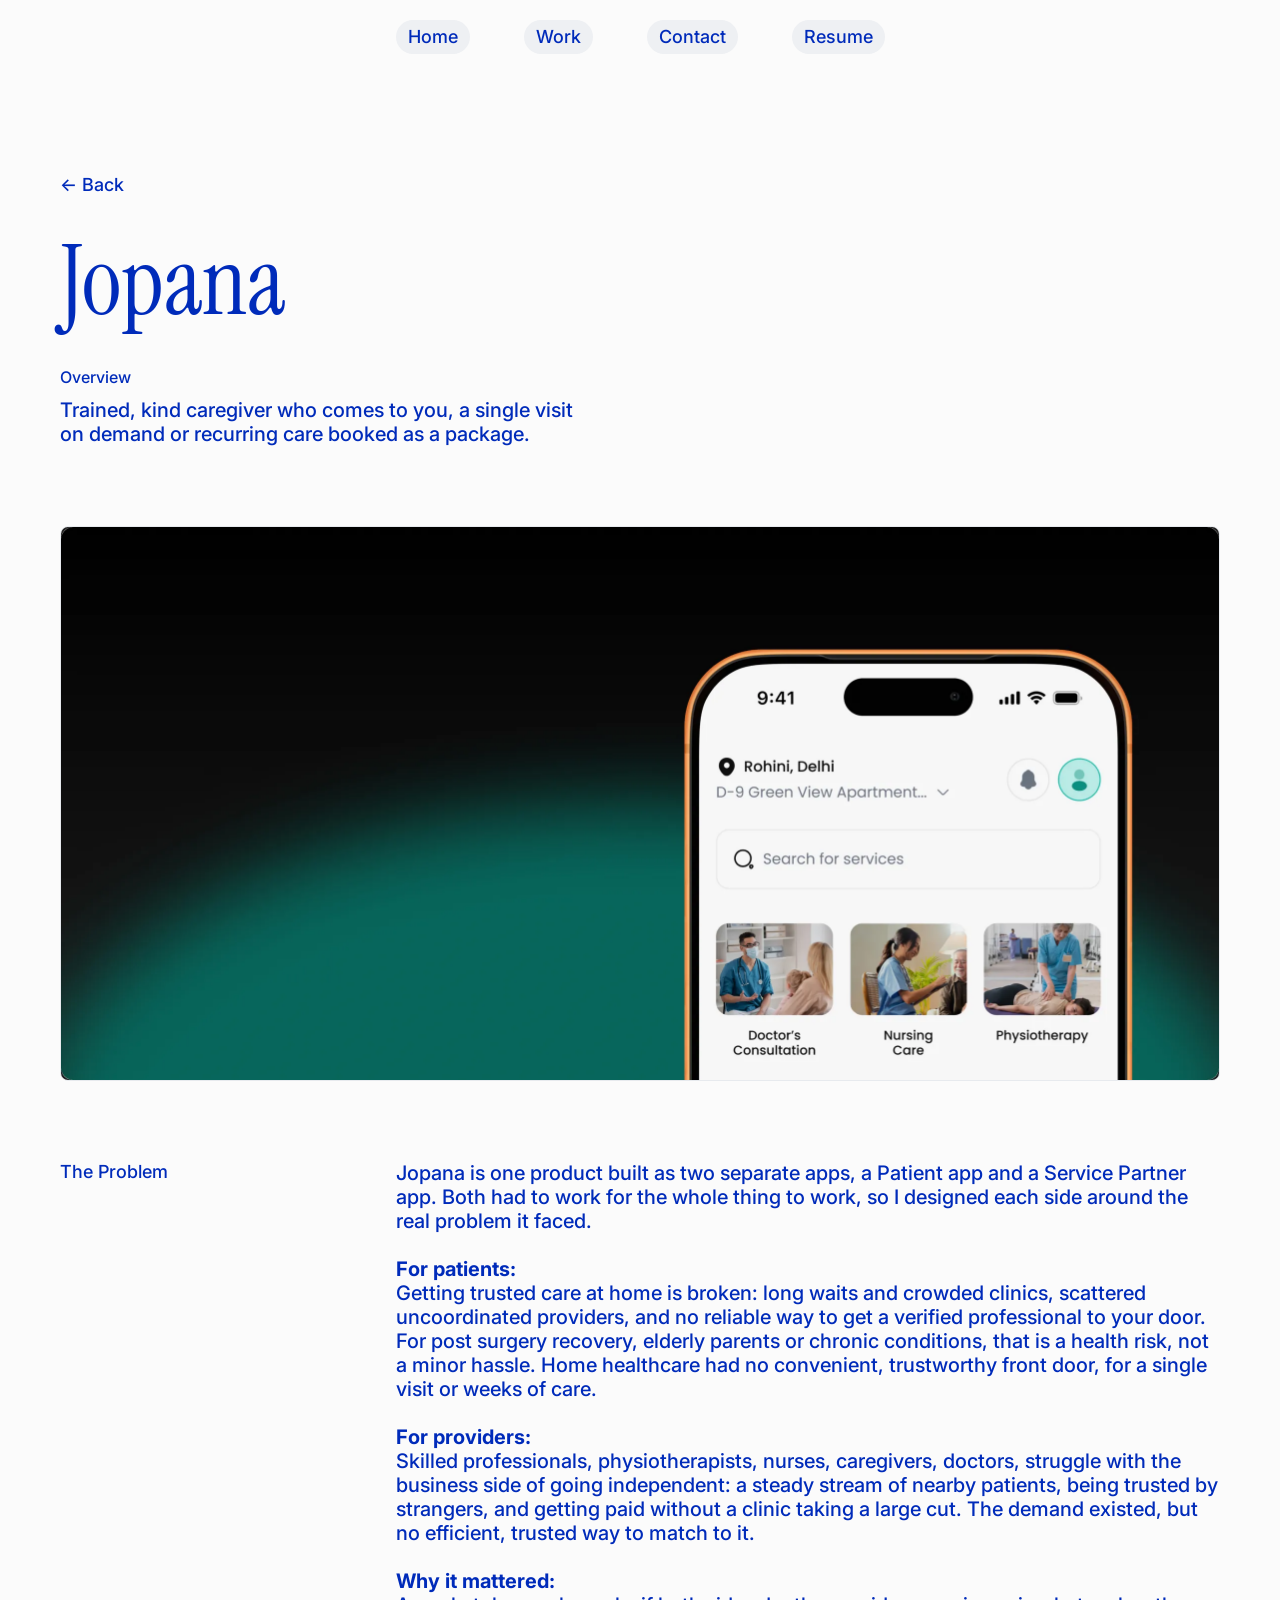
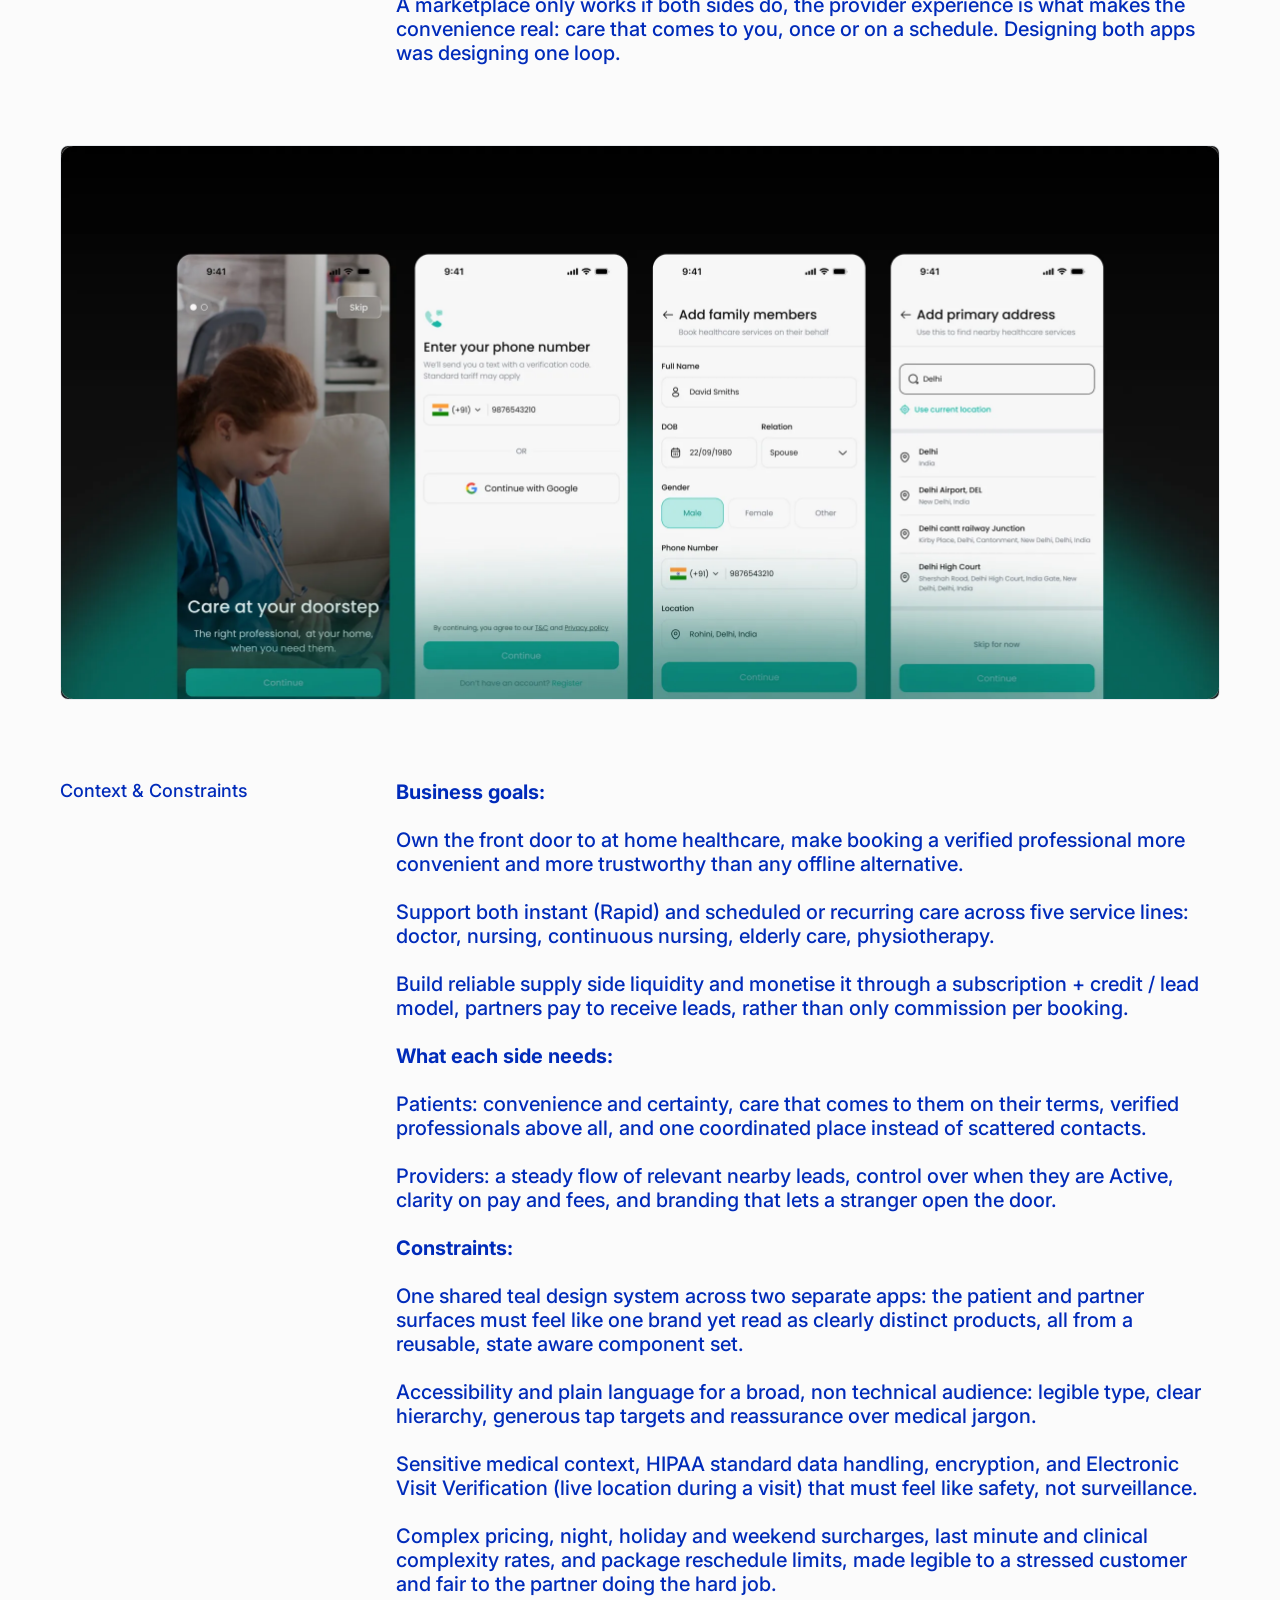
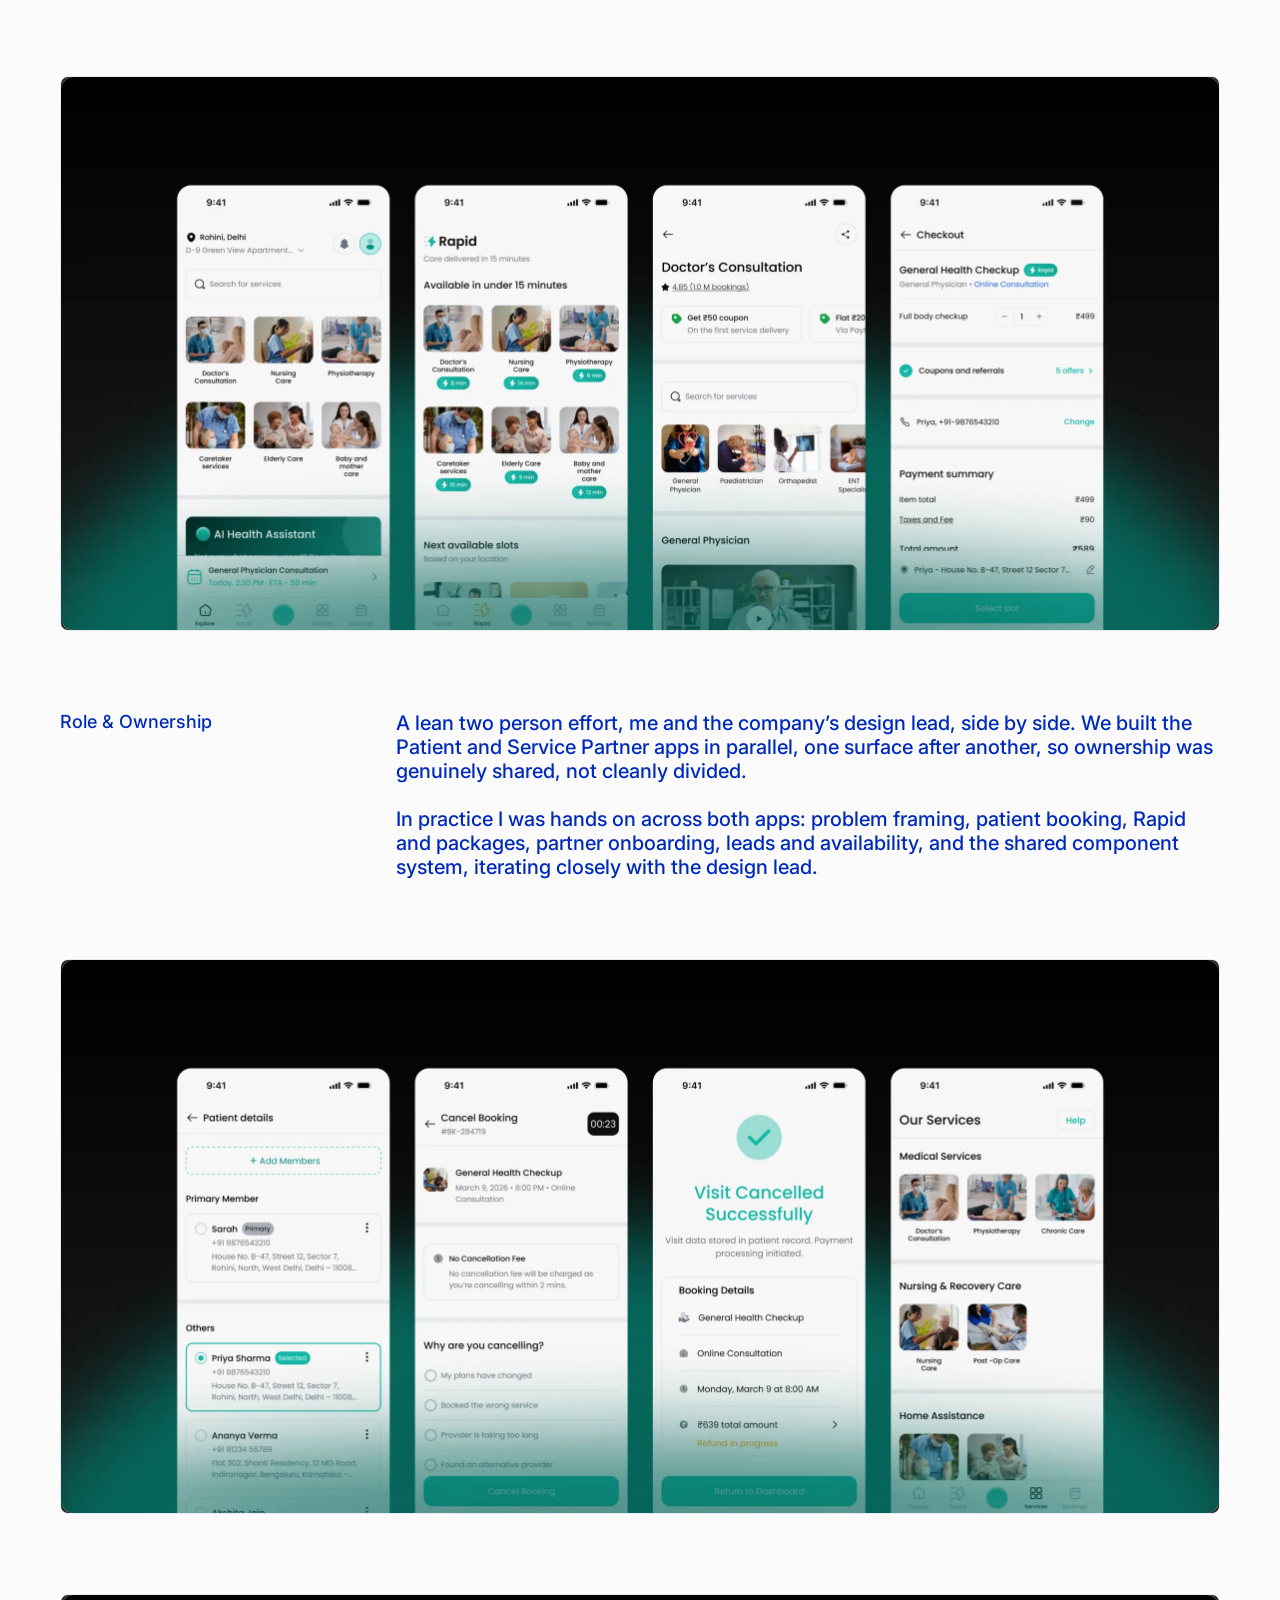
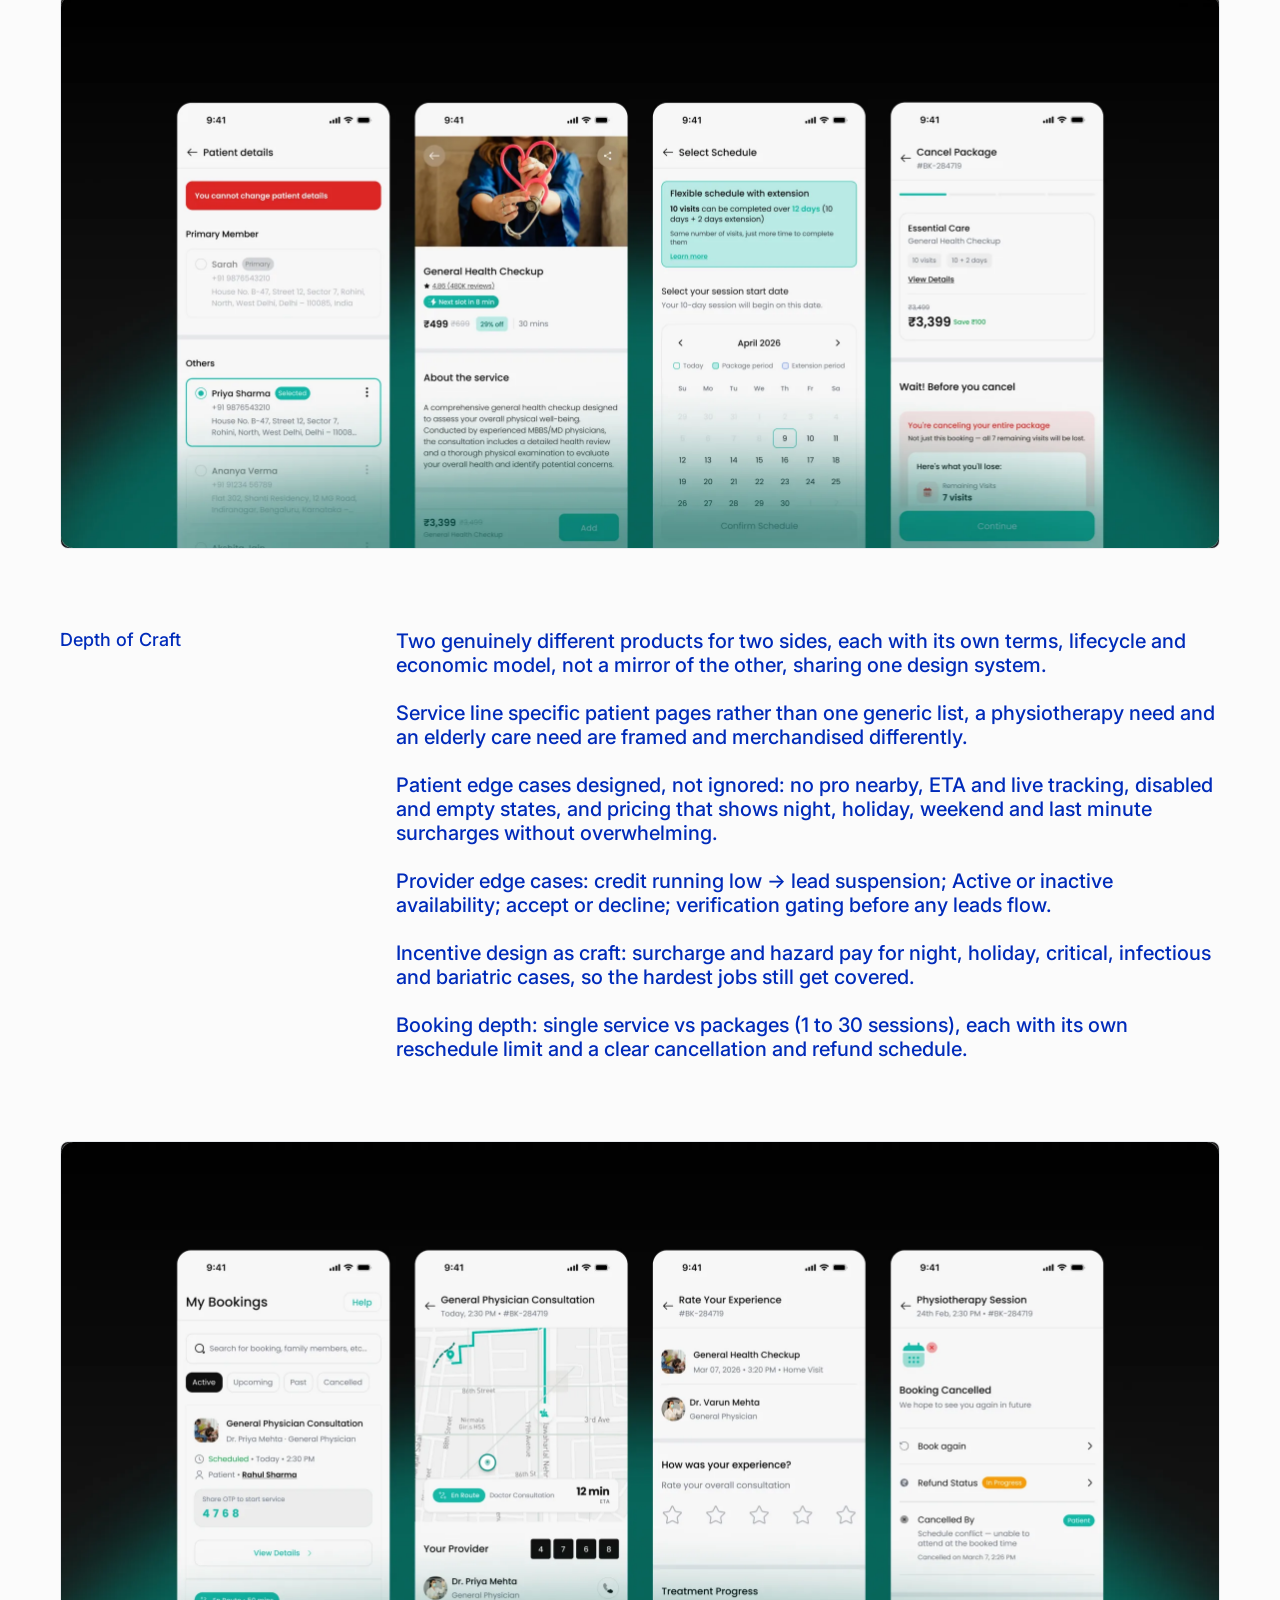
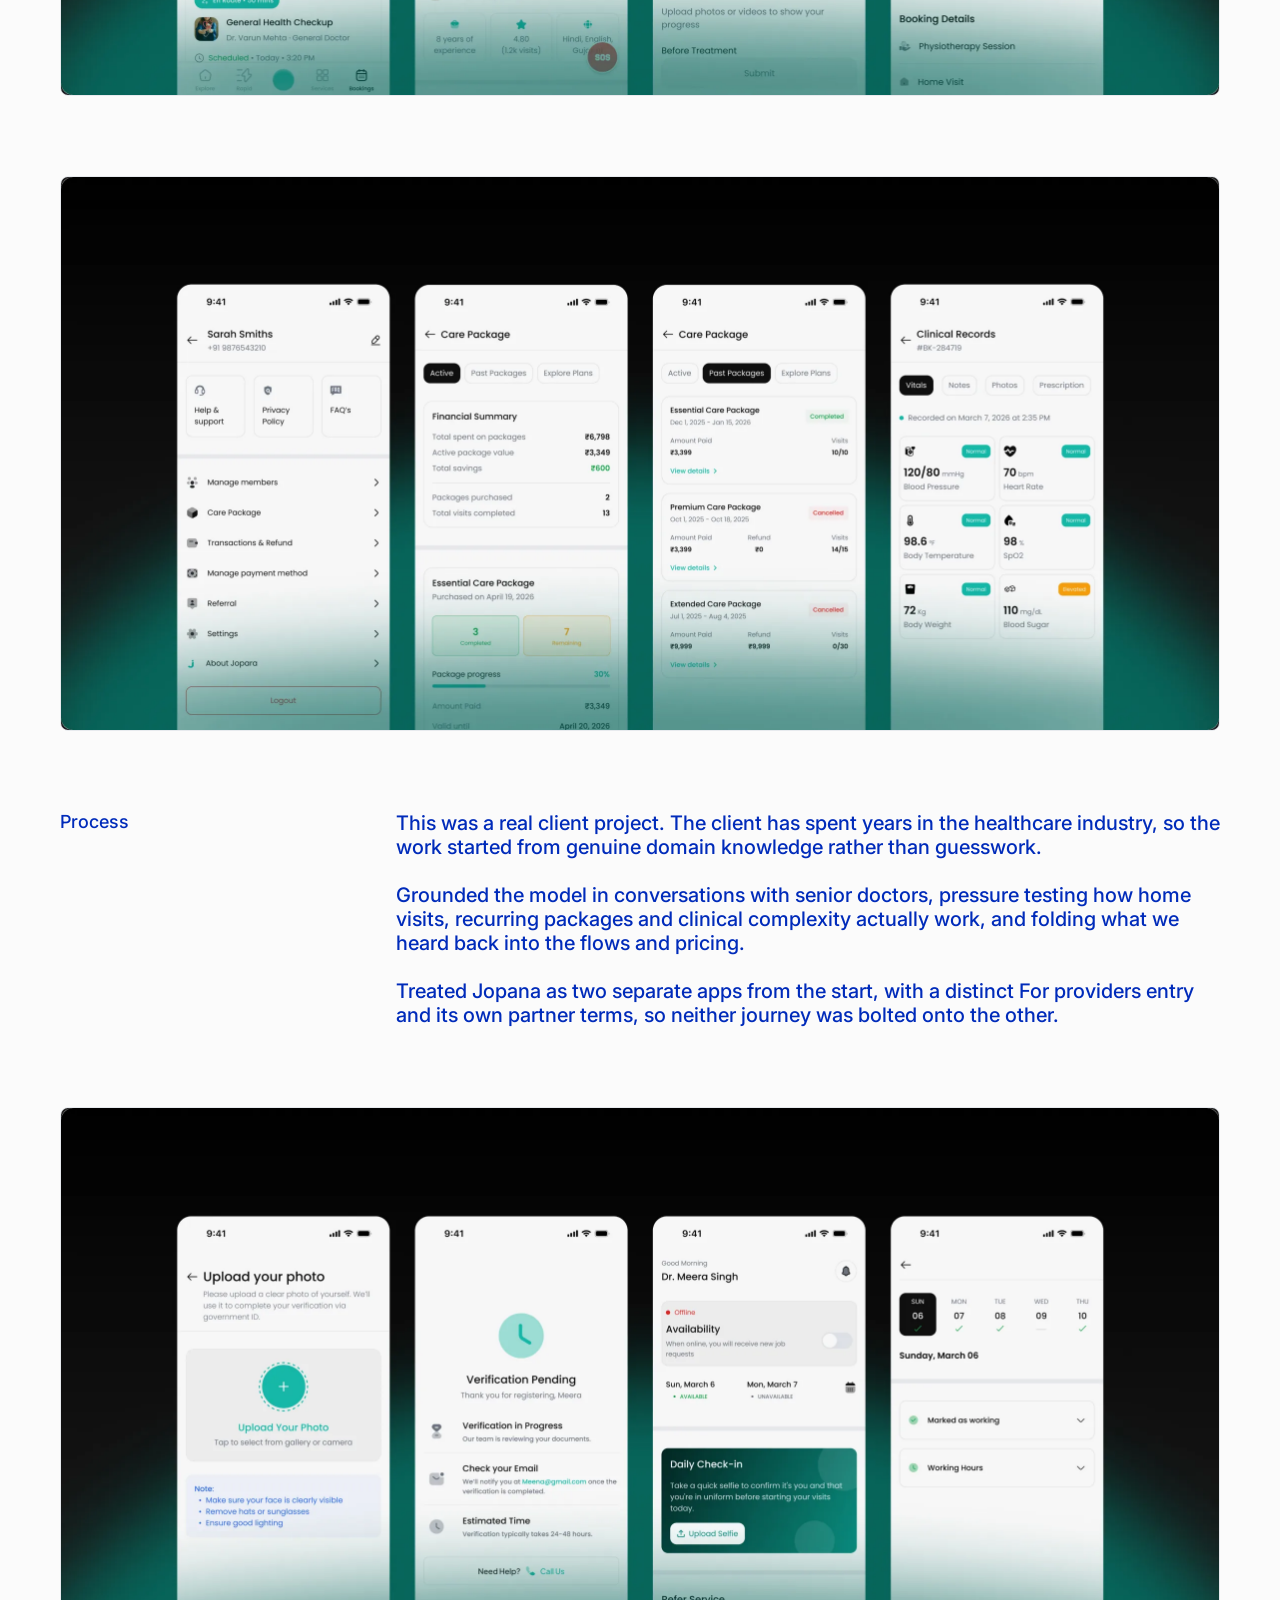
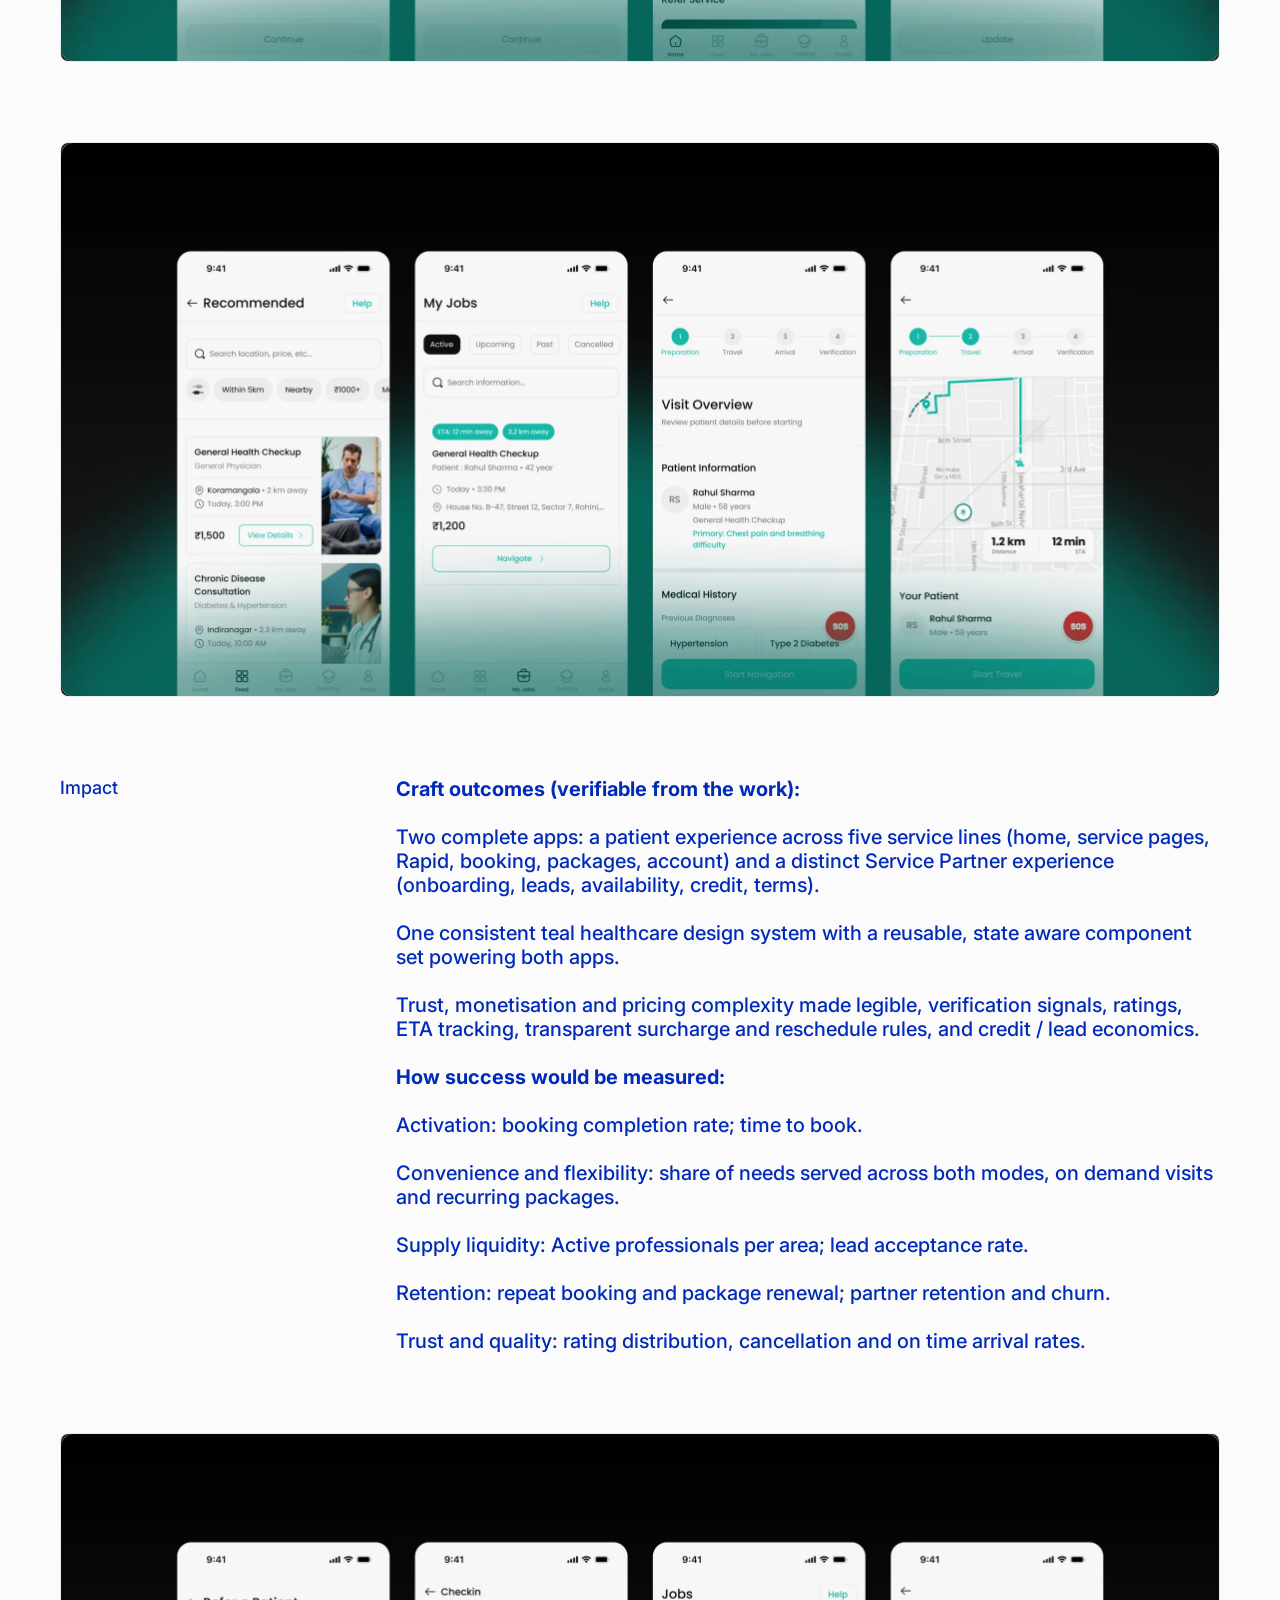
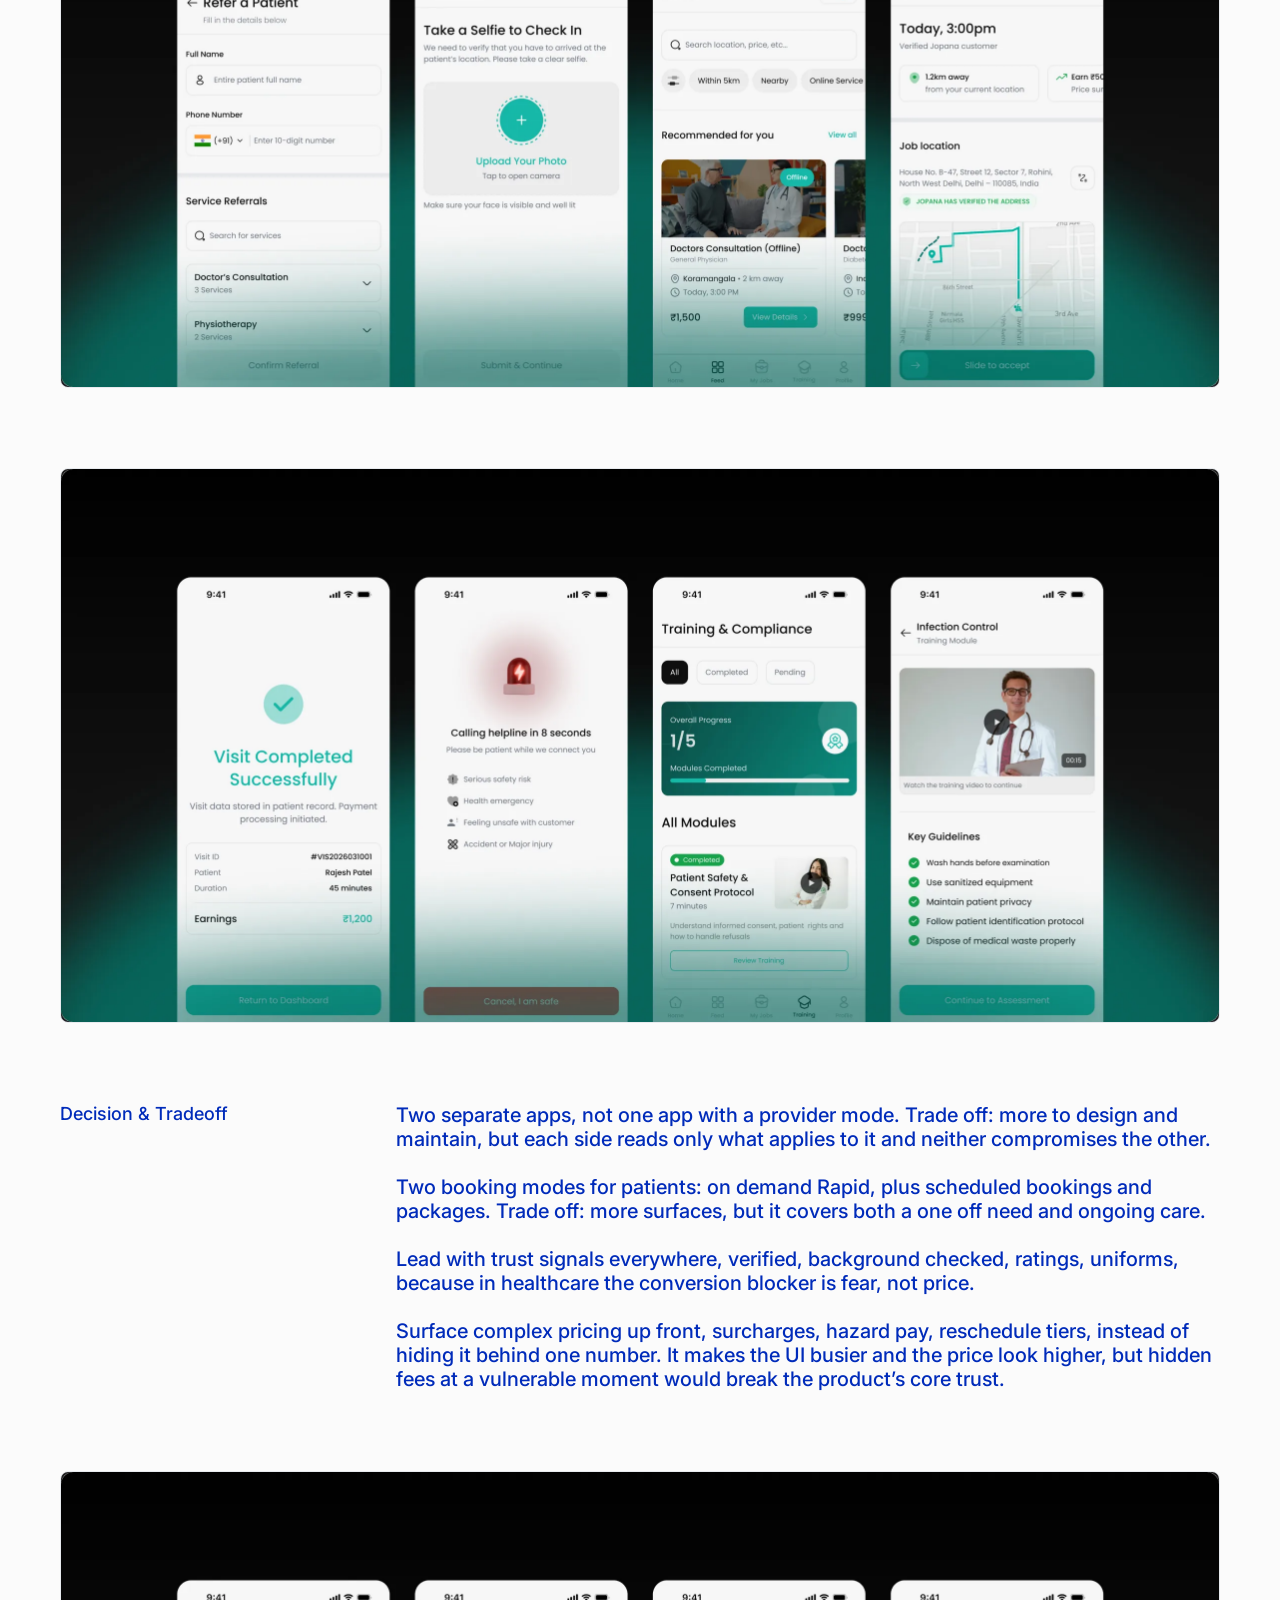
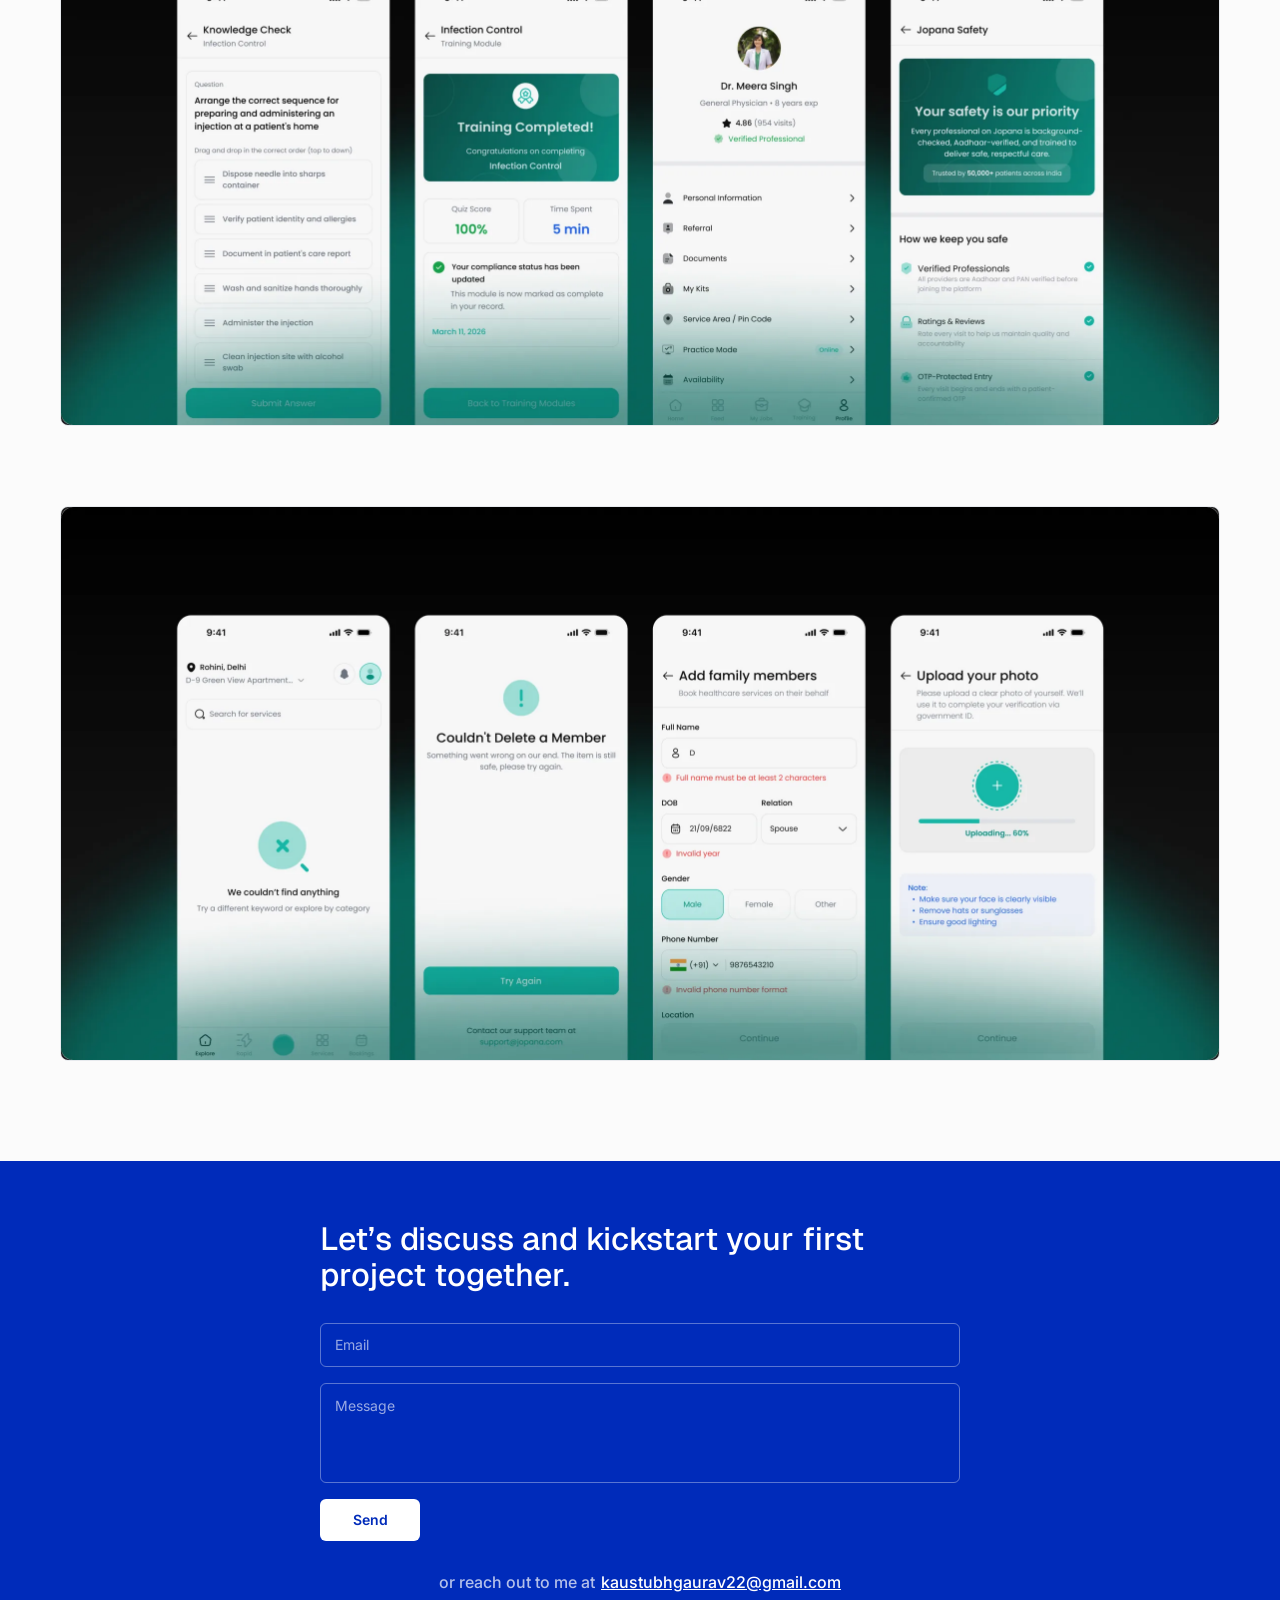
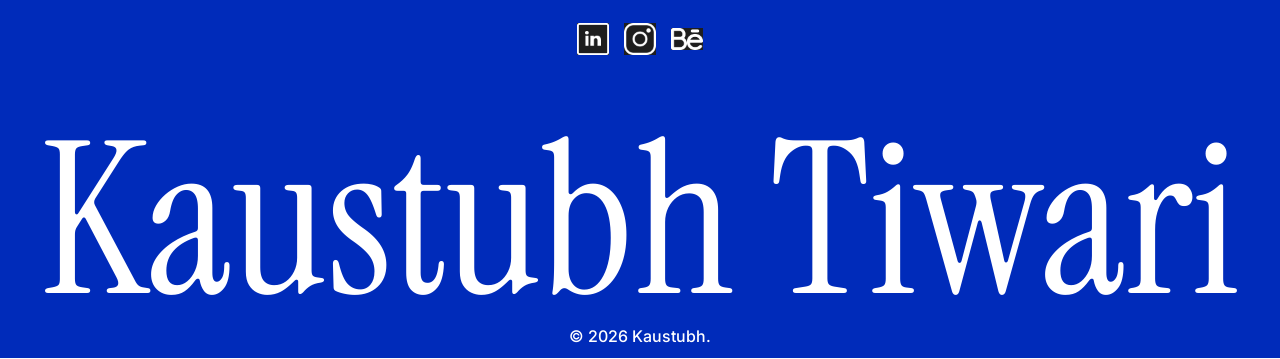
==== case-jopana.html @ 79ec80e8 "Add files via upload" ====
<!DOCTYPE html>
<html lang="en">
<head>
<meta charset="utf-8">
<meta name="viewport" content="width=device-width, initial-scale=1">
<title>Jopana — Kaustubh Tiwari</title>
<meta name="description" content="Trained, kind caregiver who comes to you, a single visit on demand or recurring care booked as a package.">
<meta property="og:title" content="Jopana — Kaustubh Tiwari">
<meta property="og:description" content="Trained, kind caregiver who comes to you, a single visit on demand or recurring care booked as a package.">
<meta property="og:image" content="assets/jopana-01.webp">
<link rel="icon" href="assets/avatar.png">
<link rel="preconnect" href="https://fonts.googleapis.com">
<link rel="preconnect" href="https://fonts.gstatic.com" crossorigin>
<link href="https://fonts.googleapis.com/css2?family=Inter:wght@400;500;600;700&family=Instrument+Serif&family=Geist:wght@400;500&family=Geist+Mono&display=swap" rel="stylesheet">
<link rel="stylesheet" href="styles.css">
</head>
<body>

<nav class="nav">
  <a class="pill" href="index.html">Home</a>
  <a class="pill" href="work.html">Work</a>
  <a class="pill" href="#contact">Contact</a>
  <a class="pill" href="https://drive.google.com/file/d/1IlaySMHLkv5Y7w4LRYgcFy8eMSJbB-ok/view?usp=sharing" target="_blank" rel="noopener">Resume</a>
</nav>

<main class="col col--case">

  <header class="masthead reveal">
    <a class="back" href="work.html">&larr; Back</a>
    <h1 class="case-title">Jopana</h1>
    <div class="meta">
      <div class="meta-col meta-col--overview">
        <div class="meta-label">Overview</div>
        <p class="meta-value">Trained, kind caregiver who comes to you, a single visit on demand or recurring care booked as a package.</p>
      </div>
      <div class="meta-col meta-col--year">
        <div class="meta-label">Year</div>
        <p class="meta-value">2026</p>
      </div>
    </div>
  </header>

  <figure class="plate reveal"><img src="assets/jopana-01.webp" alt="Jopana" width="2320" height="1108"></figure>

  <section class="case-section reveal">
    <h2 class="case-head">The Problem</h2>
    <div class="prose">
      <p>Jopana is one product built as two separate apps, a Patient app and a Service Partner app. Both had to work for the whole thing to work, so I designed each side around the real problem it faced.</p>
      <p><strong>For patients:</strong><br>Getting trusted care at home is broken: long waits and crowded clinics, scattered uncoordinated providers, and no reliable way to get a verified professional to your door. For post surgery recovery, elderly parents or chronic conditions, that is a health risk, not a minor hassle. Home healthcare had no convenient, trustworthy front door, for a single visit or weeks of care.</p>
      <p><strong>For providers:</strong><br>Skilled professionals, physiotherapists, nurses, caregivers, doctors, struggle with the business side of going independent: a steady stream of nearby patients, being trusted by strangers, and getting paid without a clinic taking a large cut. The demand existed, but no efficient, trusted way to match to it.</p>
      <p><strong>Why it mattered:</strong><br>A marketplace only works if both sides do, the provider experience is what makes the convenience real: care that comes to you, once or on a schedule. Designing both apps was designing one loop.</p>
    </div>
  </section>

  <figure class="plate reveal"><img src="assets/jopana-02.webp" alt="" width="2320" height="1108" loading="lazy"></figure>

  <section class="case-section reveal">
    <h2 class="case-head">Context &amp; Constraints</h2>
    <div class="prose">
      <p><strong>Business goals:</strong></p>
      <p>Own the front door to at home healthcare, make booking a verified professional more convenient and more trustworthy than any offline alternative.</p>
      <p>Support both instant (Rapid) and scheduled or recurring care across five service lines: doctor, nursing, continuous nursing, elderly care, physiotherapy.</p>
      <p>Build reliable supply side liquidity and monetise it through a subscription + credit / lead model, partners pay to receive leads, rather than only commission per booking.</p>
      <p><strong>What each side needs:</strong></p>
      <p>Patients: convenience and certainty, care that comes to them on their terms, verified professionals above all, and one coordinated place instead of scattered contacts.</p>
      <p>Providers: a steady flow of relevant nearby leads, control over when they are Active, clarity on pay and fees, and branding that lets a stranger open the door.</p>
      <p><strong>Constraints:</strong></p>
      <p>One shared teal design system across two separate apps: the patient and partner surfaces must feel like one brand yet read as clearly distinct products, all from a reusable, state aware component set.</p>
      <p>Accessibility and plain language for a broad, non technical audience: legible type, clear hierarchy, generous tap targets and reassurance over medical jargon.</p>
      <p>Sensitive medical context, HIPAA standard data handling, encryption, and Electronic Visit Verification (live location during a visit) that must feel like safety, not surveillance.</p>
      <p>Complex pricing, night, holiday and weekend surcharges, last minute and clinical complexity rates, and package reschedule limits, made legible to a stressed customer and fair to the partner doing the hard job.</p>
    </div>
  </section>

  <figure class="plate reveal"><img src="assets/jopana-03.webp" alt="" width="2320" height="1108" loading="lazy"></figure>

  <section class="case-section reveal">
    <h2 class="case-head">Role &amp; Ownership</h2>
    <div class="prose">
      <p>A lean two person effort, me and the company&rsquo;s design lead, side by side. We built the Patient and Service Partner apps in parallel, one surface after another, so ownership was genuinely shared, not cleanly divided.</p>
      <p>In practice I was hands on across both apps: problem framing, patient booking, Rapid and packages, partner onboarding, leads and availability, and the shared component system, iterating closely with the design lead.</p>
    </div>
  </section>

  <figure class="plate reveal"><img src="assets/jopana-04.webp" alt="" width="2320" height="1108" loading="lazy"></figure>
  <figure class="plate reveal"><img src="assets/jopana-05.webp" alt="" width="2320" height="1108" loading="lazy"></figure>

  <section class="case-section reveal">
    <h2 class="case-head">Depth of Craft</h2>
    <div class="prose">
      <p>Two genuinely different products for two sides, each with its own terms, lifecycle and economic model, not a mirror of the other, sharing one design system.</p>
      <p>Service line specific patient pages rather than one generic list, a physiotherapy need and an elderly care need are framed and merchandised differently.</p>
      <p>Patient edge cases designed, not ignored: no pro nearby, ETA and live tracking, disabled and empty states, and pricing that shows night, holiday, weekend and last minute surcharges without overwhelming.</p>
      <p>Provider edge cases: credit running low &rarr; lead suspension; Active or inactive availability; accept or decline; verification gating before any leads flow.</p>
      <p>Incentive design as craft: surcharge and hazard pay for night, holiday, critical, infectious and bariatric cases, so the hardest jobs still get covered.</p>
      <p>Booking depth: single service vs packages (1 to 30 sessions), each with its own reschedule limit and a clear cancellation and refund schedule.</p>
    </div>
  </section>

  <figure class="plate reveal"><img src="assets/jopana-06.webp" alt="" width="2320" height="1108" loading="lazy"></figure>
  <figure class="plate reveal"><img src="assets/jopana-07.webp" alt="" width="2320" height="1108" loading="lazy"></figure>

  <section class="case-section reveal">
    <h2 class="case-head">Process</h2>
    <div class="prose">
      <p>This was a real client project. The client has spent years in the healthcare industry, so the work started from genuine domain knowledge rather than guesswork.</p>
      <p>Grounded the model in conversations with senior doctors, pressure testing how home visits, recurring packages and clinical complexity actually work, and folding what we heard back into the flows and pricing.</p>
      <p>Treated Jopana as two separate apps from the start, with a distinct For providers entry and its own partner terms, so neither journey was bolted onto the other.</p>
    </div>
  </section>

  <figure class="plate reveal"><img src="assets/jopana-08.webp" alt="" width="2320" height="1108" loading="lazy"></figure>
  <figure class="plate reveal"><img src="assets/jopana-09.webp" alt="" width="2320" height="1108" loading="lazy"></figure>

  <section class="case-section reveal">
    <h2 class="case-head">Impact</h2>
    <div class="prose">
      <p><strong>Craft outcomes (verifiable from the work):</strong></p>
      <p>Two complete apps: a patient experience across five service lines (home, service pages, Rapid, booking, packages, account) and a distinct Service Partner experience (onboarding, leads, availability, credit, terms).</p>
      <p>One consistent teal healthcare design system with a reusable, state aware component set powering both apps.</p>
      <p>Trust, monetisation and pricing complexity made legible, verification signals, ratings, ETA tracking, transparent surcharge and reschedule rules, and credit / lead economics.</p>
      <p><strong>How success would be measured:</strong></p>
      <p>Activation: booking completion rate; time to book.</p>
      <p>Convenience and flexibility: share of needs served across both modes, on demand visits and recurring packages.</p>
      <p>Supply liquidity: Active professionals per area; lead acceptance rate.</p>
      <p>Retention: repeat booking and package renewal; partner retention and churn.</p>
      <p>Trust and quality: rating distribution, cancellation and on time arrival rates.</p>
    </div>
  </section>

  <figure class="plate reveal"><img src="assets/jopana-10.webp" alt="" width="2320" height="1108" loading="lazy"></figure>
  <figure class="plate reveal"><img src="assets/jopana-11.webp" alt="" width="2320" height="1108" loading="lazy"></figure>

  <section class="case-section reveal">
    <h2 class="case-head">Decision &amp; Tradeoff</h2>
    <div class="prose">
      <p>Two separate apps, not one app with a provider mode. Trade off: more to design and maintain, but each side reads only what applies to it and neither compromises the other.</p>
      <p>Two booking modes for patients: on demand Rapid, plus scheduled bookings and packages. Trade off: more surfaces, but it covers both a one off need and ongoing care.</p>
      <p>Lead with trust signals everywhere, verified, background checked, ratings, uniforms, because in healthcare the conversion blocker is fear, not price.</p>
      <p>Surface complex pricing up front, surcharges, hazard pay, reschedule tiers, instead of hiding it behind one number. It makes the UI busier and the price look higher, but hidden fees at a vulnerable moment would break the product&rsquo;s core trust.</p>
    </div>
  </section>

  <figure class="plate reveal"><img src="assets/jopana-12.webp" alt="" width="2320" height="1108" loading="lazy"></figure>
  <figure class="plate reveal"><img src="assets/jopana-13.webp" alt="" width="2320" height="1108" loading="lazy"></figure>

</main>

<footer class="footer" id="contact">
  <div class="contact">
    <h2>Let&rsquo;s discuss and kickstart your first project together.</h2>

    <form class="form" action="https://formspree.io/f/xeeyaeny" method="POST">
      <input type="email" name="email" placeholder="Email" required aria-label="Email">
      <textarea name="message" placeholder="Message" required aria-label="Message"></textarea>
      <button class="send" type="submit">Send</button>
    </form>

    <div class="or">
      <span>or reach out to me at</span>
      <a href="mailto:kaustubhgaurav22@gmail.com">kaustubhgaurav22@gmail.com</a>
    </div>

    <div class="socials">
      <a href="https://www.linkedin.com/in/kaustubh-gaurav-tiwari/" aria-label="LinkedIn" target="_blank" rel="noopener">
        <img src="assets/linkedin.png" alt="" width="32" height="32">
      </a>
      <a href="https://www.instagram.com/kaustubh_gaurav22/" aria-label="Instagram" target="_blank" rel="noopener">
        <img src="assets/instagram.png" alt="" width="32" height="32">
      </a>
      <a href="https://www.behance.net/kaustubhgaurav1" aria-label="Behance" target="_blank" rel="noopener">
        <img src="assets/behance.png" alt="" width="32" height="22">
      </a>
    </div>
  </div>

  <div class="wordmark">
    <p class="mark">Kaustubh Tiwari</p>
    <p class="copy">&copy; 2026 Kaustubh.</p>
  </div>
</footer>

<script src="reveal.js" defer></script>
</body>
</html>
---- styles.css ----
/* Kaustubh Tiwari — portfolio
   Column is a fixed 640 on desktop and laptop; mobile reflows at 640px viewport. */

:root {
  --blue: #002bba;
  --bg: #fbfbfb;
  --pill: #eef0f3;
  --grey: #7e7e7e;
  --border: #e7eaee;
  --col: 640px;
}

*, *::before, *::after { box-sizing: border-box; }

html {
  -webkit-text-size-adjust: 100%;
  scroll-behavior: smooth; /* Contact pill glides down to the footer */
}

body {
  margin: 0;
  background: var(--bg);
  color: var(--blue);
  font-family: Inter, system-ui, sans-serif;
  font-weight: 500;
  -webkit-font-smoothing: antialiased;
}

img { display: block; max-width: 100%; }
a { color: inherit; }

/* ---------- nav ---------- */
.nav {
  display: flex;
  justify-content: center;
  align-items: center;
  gap: 54px;
  height: 74px;
  padding: 0 16px;
  flex-wrap: wrap;
}
.pill {
  padding: 6px 12px;
  border-radius: 999px;
  background: var(--pill);
  font-size: 18px;
  line-height: 21.6px;
  text-decoration: none;
  transition: background 120ms ease, color 120ms ease;
}
.pill:hover, .pill:focus-visible { background: var(--blue); color: #fff; }

/* ---------- column ---------- */
.col {
  width: var(--col);
  margin: 0 auto;
  padding: 32px 0 96px;
  display: flex;
  flex-direction: column;
  gap: 56px;
}

/* ---------- hero ---------- */
.hero { display: flex; flex-direction: column; gap: 16px; }
.avatar-row { display: flex; align-items: flex-end; gap: 12px; }
.avatar-wrap { position: relative; width: 85px; height: 85px; flex: none; }
.avatar { width: 85px; height: 85px; border-radius: 10px; object-fit: cover; }
.status-dot {
  position: absolute; right: 0; bottom: 0;
  width: 10px; height: 10px; border-radius: 50%;
  background: var(--blue); border: 2px solid var(--bg);
}
.name { font-size: 16px; line-height: 24px; margin: 0; font-weight: 500; }
.tagline { display: flex; flex-direction: column; gap: 19px; width: 608px; max-width: 100%; }
.tagline p { margin: 0; font-size: 24px; line-height: 28.8px; }

/* ---------- section header: rule + diamond + serif label ---------- */
.section { display: flex; flex-direction: column; gap: 24px; }
.head { display: flex; align-items: center; gap: 8px; height: 48px; }
.head .rule { flex: 1; height: 2px; background: var(--blue); }
.head .dia { font-size: 24px; line-height: 28.8px; }
.head .label {
  font-family: "Instrument Serif", Georgia, serif;
  font-weight: 400;
  font-size: 40px;
  line-height: 48px;
  margin: 0;
}

/* ---------- work cards ---------- */
.work-list { display: flex; flex-direction: column; gap: 16px; }
.card {
  display: flex;
  flex-direction: column;
  gap: 12px;
  padding: 16px;
  text-decoration: none;
  border-radius: 8px;
}
.card-media { position: relative; border-radius: 4px; overflow: hidden; background: var(--pill); }
.card-media img { width: 100%; height: auto; aspect-ratio: 608 / 468; object-fit: cover; }
.tag {
  position: absolute; top: 16px; left: 16px;
  padding: 10px 14px;
  border-radius: 6px;
  background: rgb(0 43 186 / 0.22);
  color: #fff;
  font-size: 20px;
  line-height: 24px;
  backdrop-filter: blur(2px);
}
.caption { display: flex; align-items: center; gap: 6px; font-size: 20px; line-height: 24px; }
.caption .dia { font-size: 14px; line-height: 20px; }

/* ---------- work page ---------- */
/* same card geometry as the home page, plus borders on the card and the image well */
.col--work { gap: 88px; padding-top: 32px; }
.page-title {
  font-family: "Instrument Serif", Georgia, serif;
  font-weight: 400;
  font-size: 126px;
  line-height: 1;
  margin: 0;
}
.card--bordered { border: 1px solid var(--border); }
.card-media--bordered { border: 1px solid var(--border); border-radius: 6px; }

/* ---------- case study ---------- */
/* column widens from 640 to 1160 on case study pages */
.col--case { width: 1160px; gap: 80px; padding: 100px 0; }
.masthead { display: flex; flex-direction: column; gap: 38px; }
.back { font-size: 18px; line-height: 22px; text-decoration: none; align-self: flex-start; }
.back:hover { text-decoration: underline; }
.case-title {
  font-family: "Instrument Serif", Georgia, serif;
  font-weight: 400;
  font-size: 96px;
  line-height: 96px;
  margin: 0;
}
.meta { display: flex; gap: 0; }
.meta-col { display: flex; flex-direction: column; gap: 11px; }
.meta-col--overview { width: 528px; flex: none; }
.meta-col--year { width: 75px; flex: none; margin-left: 1057px; }
.meta-label { font-size: 16px; line-height: 19px; }
.meta-value { margin: 0; font-size: 20px; line-height: 24px; }

.plate { margin: 0; border-radius: 8px; overflow: hidden; border: 1px solid var(--border); }
.plate img { width: 100%; height: auto; }

/* subheading column against the prose column */
.case-section { display: flex; align-items: flex-start; gap: 16px; }
.case-head {
  flex: none; width: 320px;
  margin: 0;
  font-weight: 500; font-size: 18px; line-height: 22px;
}
.prose { flex: 1; display: flex; flex-direction: column; gap: 24px; }
.prose p { margin: 0; font-size: 20px; line-height: 24px; }
.prose strong { font-weight: 700; }

/* ---------- reveal on scroll ---------- */
.reveal {
  opacity: 0;
  transform: translateY(18px);
  transition: opacity 620ms cubic-bezier(.22,.61,.36,1), transform 620ms cubic-bezier(.22,.61,.36,1);
  will-change: opacity, transform;
}
.reveal.is-in { opacity: 1; transform: none; }
/* if JS never runs, nothing should stay invisible */
.no-js .reveal { opacity: 1; transform: none; }

/* ---------- experience ---------- */
.exp-rows { display: flex; flex-direction: column; gap: 24px; }
.exp-row { display: flex; align-items: flex-start; gap: 8px; }
.exp-date {
  flex: none; width: 168px;
  font-family: "Geist Mono", ui-monospace, monospace;
  font-weight: 400;
  font-size: 12px;
  line-height: 16px;
  color: var(--grey);
}
.exp-detail { flex: 1; display: flex; flex-direction: column; gap: 8px; }
.exp-role { display: flex; align-items: center; gap: 6px; font-size: 18px; line-height: 21.6px; }
.exp-role .dia { font-size: 14px; line-height: 20px; }
.exp-desc { margin: 0; font-weight: 400; font-size: 16px; line-height: 19.2px; color: var(--grey); }

/* ---------- about ---------- */
.about-body { display: flex; flex-direction: column; gap: 28px; }
.lead { margin: 0; font-size: 18px; line-height: 21.6px; }
.paras { display: flex; flex-direction: column; gap: 20px; }
.paras p { margin: 0; font-size: 20px; line-height: 24px; }

/* ---------- most replayed ---------- */
.replayed { display: flex; flex-direction: column; gap: 28px; }
.replayed-label { font-size: 15px; line-height: 18px; padding: 6px 0 6px 6px; }
/* Spotify compact embed — 80px is the short player, matching the reference's 81px bar */
.track {
  display: block;
  width: 100%;
  height: 80px;
  border: 0;
  border-radius: 8px;
  color-scheme: normal; /* stops the iframe inheriting a forced dark scheme */
}

/* polaroids overlap and tilt; stage is fixed so they can bleed past the column */
.polaroids { position: relative; height: 440px; }
.polaroid {
  position: absolute;
  background: #fff;
  border-radius: 2px;
  box-shadow: 0 4px 14px rgb(0 0 0 / 0.14);
  padding: 13px;
}
.polaroid img { width: 100%; height: 100%; object-fit: cover; }
.polaroid figcaption {
  margin-top: 26px;
  text-align: center;
  font-weight: 400;
  font-size: 13px;
  line-height: 16px;
  color: var(--grey);
}
.polaroid-1 { left: -13px; top: -9px; width: 357px; height: 429px; transform: rotate(-4deg); }
.polaroid-1 img { height: 339px; }
.polaroid-2 { left: 328px; top: 12px; width: 311px; height: 375px; transform: rotate(3deg); }
.polaroid-2 img { height: 297px; }

/* ---------- footer ---------- */
.footer {
  background: var(--blue);
  color: #fff;
  padding: 60px 16px 0;
  display: flex;
  flex-direction: column;
  align-items: center;
}
.contact { width: var(--col); max-width: 100%; display: flex; flex-direction: column; align-items: center; gap: 31px; }
.contact h2 {
  margin: 0;
  align-self: stretch;
  font-family: Geist, Inter, sans-serif;
  font-weight: 500;
  font-size: 32px;
  line-height: 35.2px;
}
.form { align-self: stretch; display: flex; flex-direction: column; gap: 16px; }
.form input, .form textarea {
  font: inherit;
  font-weight: 400;
  font-size: 14px;
  padding: 13px 14px;
  color: #fff;
  background: transparent;
  border: 1px solid rgb(255 255 255 / 0.35);
  border-radius: 6px;
  width: 100%;
  resize: none;
}
.form input { height: 44px; }
.form textarea { height: 100px; }
.form ::placeholder { color: rgb(255 255 255 / 0.6); }
.form input:focus, .form textarea:focus { outline: 2px solid #fff; outline-offset: -1px; }
.send {
  align-self: flex-start;
  width: 100px; height: 42px;
  font: inherit; font-weight: 600; font-size: 14px;
  color: var(--blue); background: #fff;
  border: 0; border-radius: 6px;
  cursor: pointer;
}
.send:hover { opacity: 0.9; }
.or { display: flex; align-items: center; gap: 6px; font-size: 16px; line-height: 20px; }
.or span { opacity: 0.7; }
.socials { display: flex; align-items: center; gap: 15px; }
.socials a {
  width: 32px; height: 32px;
  display: grid; place-items: center;
  transition: opacity 120ms ease;
}
.socials img { width: 32px; height: 32px; object-fit: contain; }
.socials a:hover, .socials a:focus-visible { opacity: 0.7; }

.wordmark { width: 100%; padding-top: 60px; text-align: center; }
.wordmark .mark {
  font-family: "Instrument Serif", Georgia, serif;
  font-weight: 400;
  font-size: clamp(48px, 16.6vw, 318px);
  line-height: 1;
  margin: 0;
  white-space: nowrap;
}
.wordmark .copy { font-size: 16px; line-height: 19.2px; margin: 0; padding-bottom: 12px; }

/* ---------- mobile ---------- */
@media (max-width: 680px) {
  :root { --col: 100%; }
  .nav { gap: 8px; padding: 20px 16px; height: auto; }
  .col { padding: 32px 16px 56px; gap: 40px; }
  .tagline { width: 100%; gap: 14px; }
  .tagline p { font-size: 16px; line-height: 19.2px; }
  .head { height: auto; gap: 8px; }
  .head .label { font-size: 28px; line-height: 34px; }
  .head .dia { font-size: 18px; line-height: 22px; }
  .section { gap: 20px; }
  .card { padding: 16px; }
  .tag { font-size: 16px; line-height: 20px; padding: 8px 12px; top: 12px; left: 12px; }
  .caption { font-size: 18px; line-height: 22px; }

  /* date stacks above the role rather than sitting in a fixed left column */
  .exp-row { flex-direction: column; gap: 16px; }
  .exp-date { width: auto; }
  .exp-rows { gap: 20px; }

  .col--work { gap: 44px; padding-top: 24px; }
  .page-title { font-size: 70px; }

  /* case study: subheading stacks above the prose, meta stacks */
  .col--case { width: 100%; gap: 44px; padding: 40px 16px 56px; }
  .masthead { gap: 24px; }
  .case-title { font-size: 48px; line-height: 48px; }
  .meta { flex-direction: column; gap: 24px; }
  .meta-col--overview, .meta-col--year { width: 100%; margin-left: 0; }
  .meta-value { font-size: 16px; line-height: 19.2px; }
  .case-section { flex-direction: column; gap: 16px; }
  .case-head { width: auto; }
  .prose { gap: 16px; }
  .prose p { font-size: 16px; line-height: 19.2px; }
  .back { font-size: 16px; }

  .lead { font-size: 12px; line-height: 15px; }
  .paras { gap: 16px; }
  .paras p { font-size: 16px; line-height: 19.2px; }
  .about-body { gap: 24px; }

  .replayed-label { font-size: 13px; line-height: 16px; }

  .polaroids { height: 246px; }
  .polaroid { padding: 7px; }
  .polaroid figcaption { margin-top: 14px; font-size: 10px; line-height: 13px; }
  .polaroid-1 { left: -7px; top: -5px; width: 200px; height: 240px; }
  .polaroid-1 img { height: 190px; }
  .polaroid-2 { left: 183px; top: 7px; width: 174px; height: 210px; }
  .polaroid-2 img { height: 166px; }

  .footer { padding: 60px 16px 0; }
  .contact { gap: 24px; }
  .contact h2 { font-size: 24px; line-height: 27px; }
  .or { flex-direction: column; gap: 4px; font-size: 15px; }
  .socials { gap: 12px; }
  .socials a { width: 30px; height: 30px; }
  .socials svg { width: 20px; height: 20px; }
  .wordmark { padding-top: 40px; }
  .wordmark .copy { font-size: 14px; line-height: 17px; }
}

/* between mobile and 1160+, the case study column needs to shrink rather than overflow */
@media (min-width: 681px) and (max-width: 1223px) {
  .col--case { width: 100%; padding-left: 32px; padding-right: 32px; }
  .meta-col--year { margin-left: auto; }
}

@media (prefers-reduced-motion: reduce) {
  * { transition: none !important; }
  html { scroll-behavior: auto; }
  .reveal { opacity: 1; transform: none; }
}
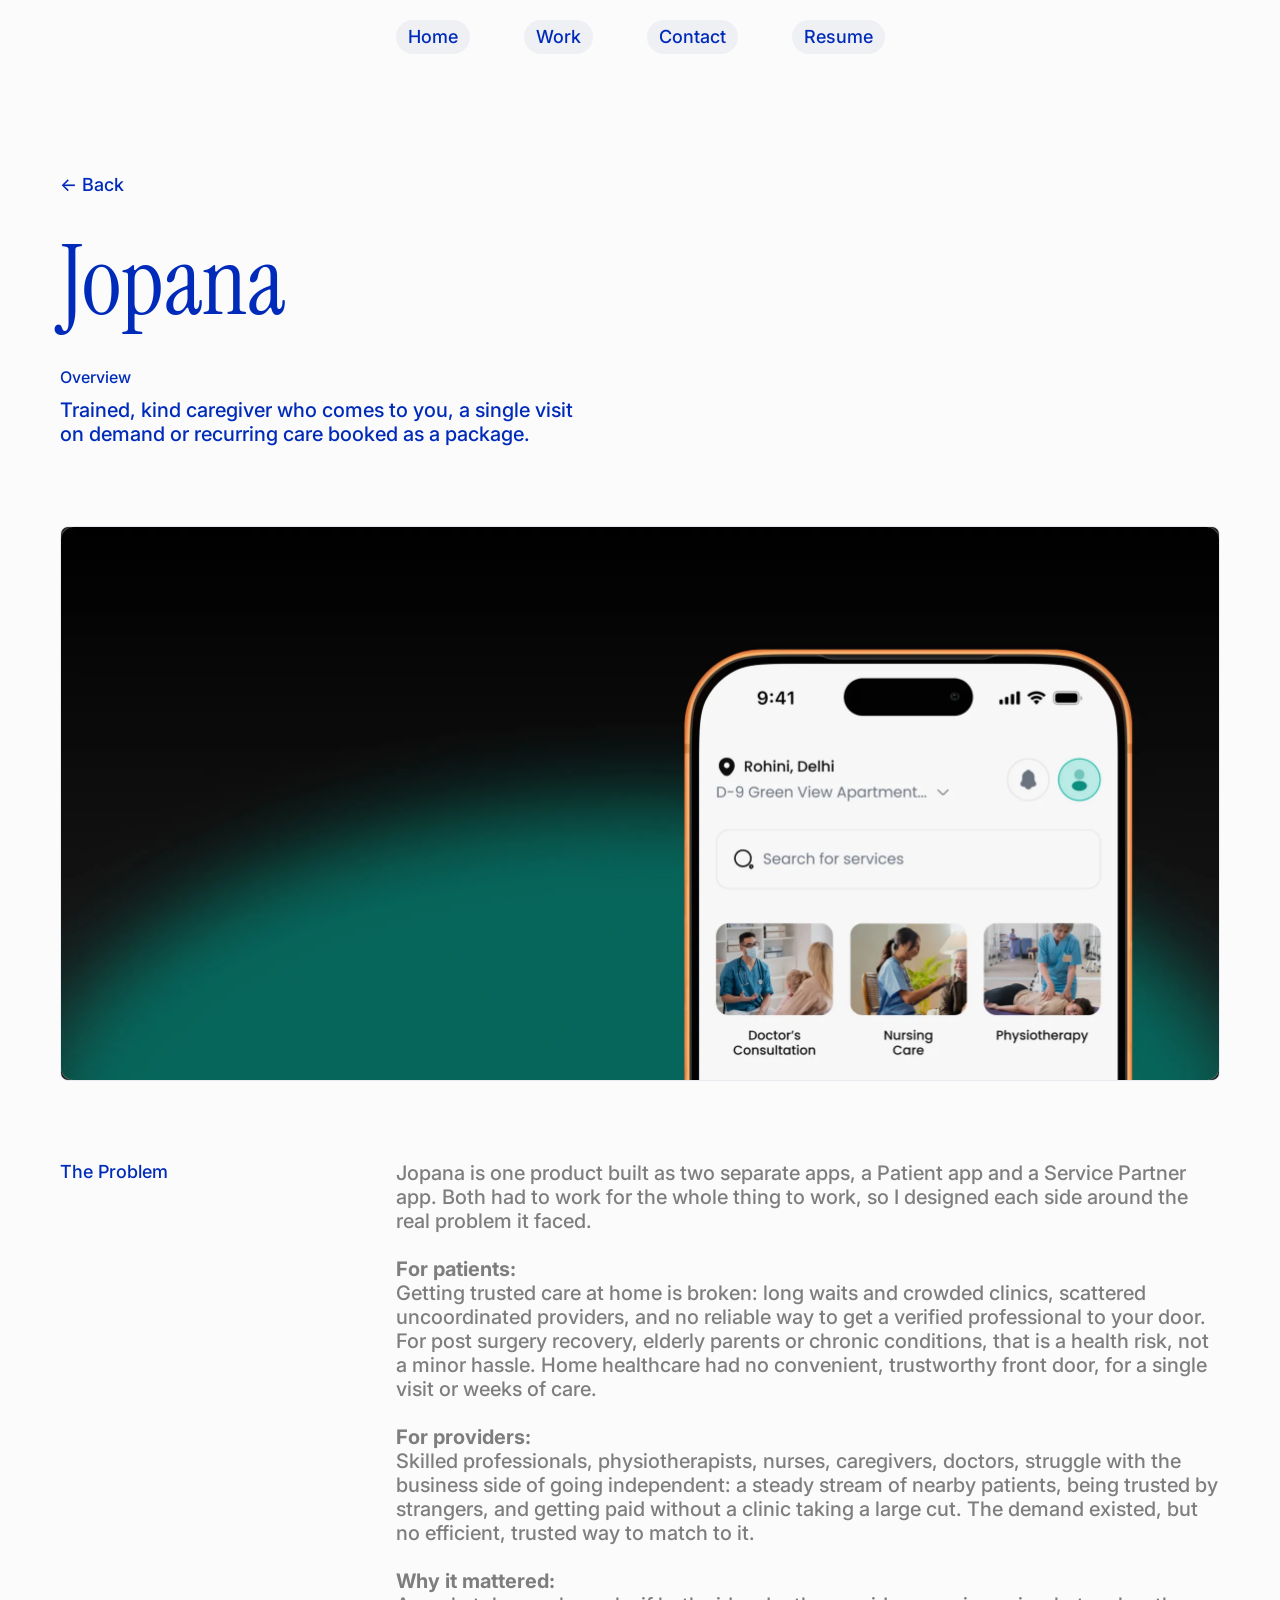
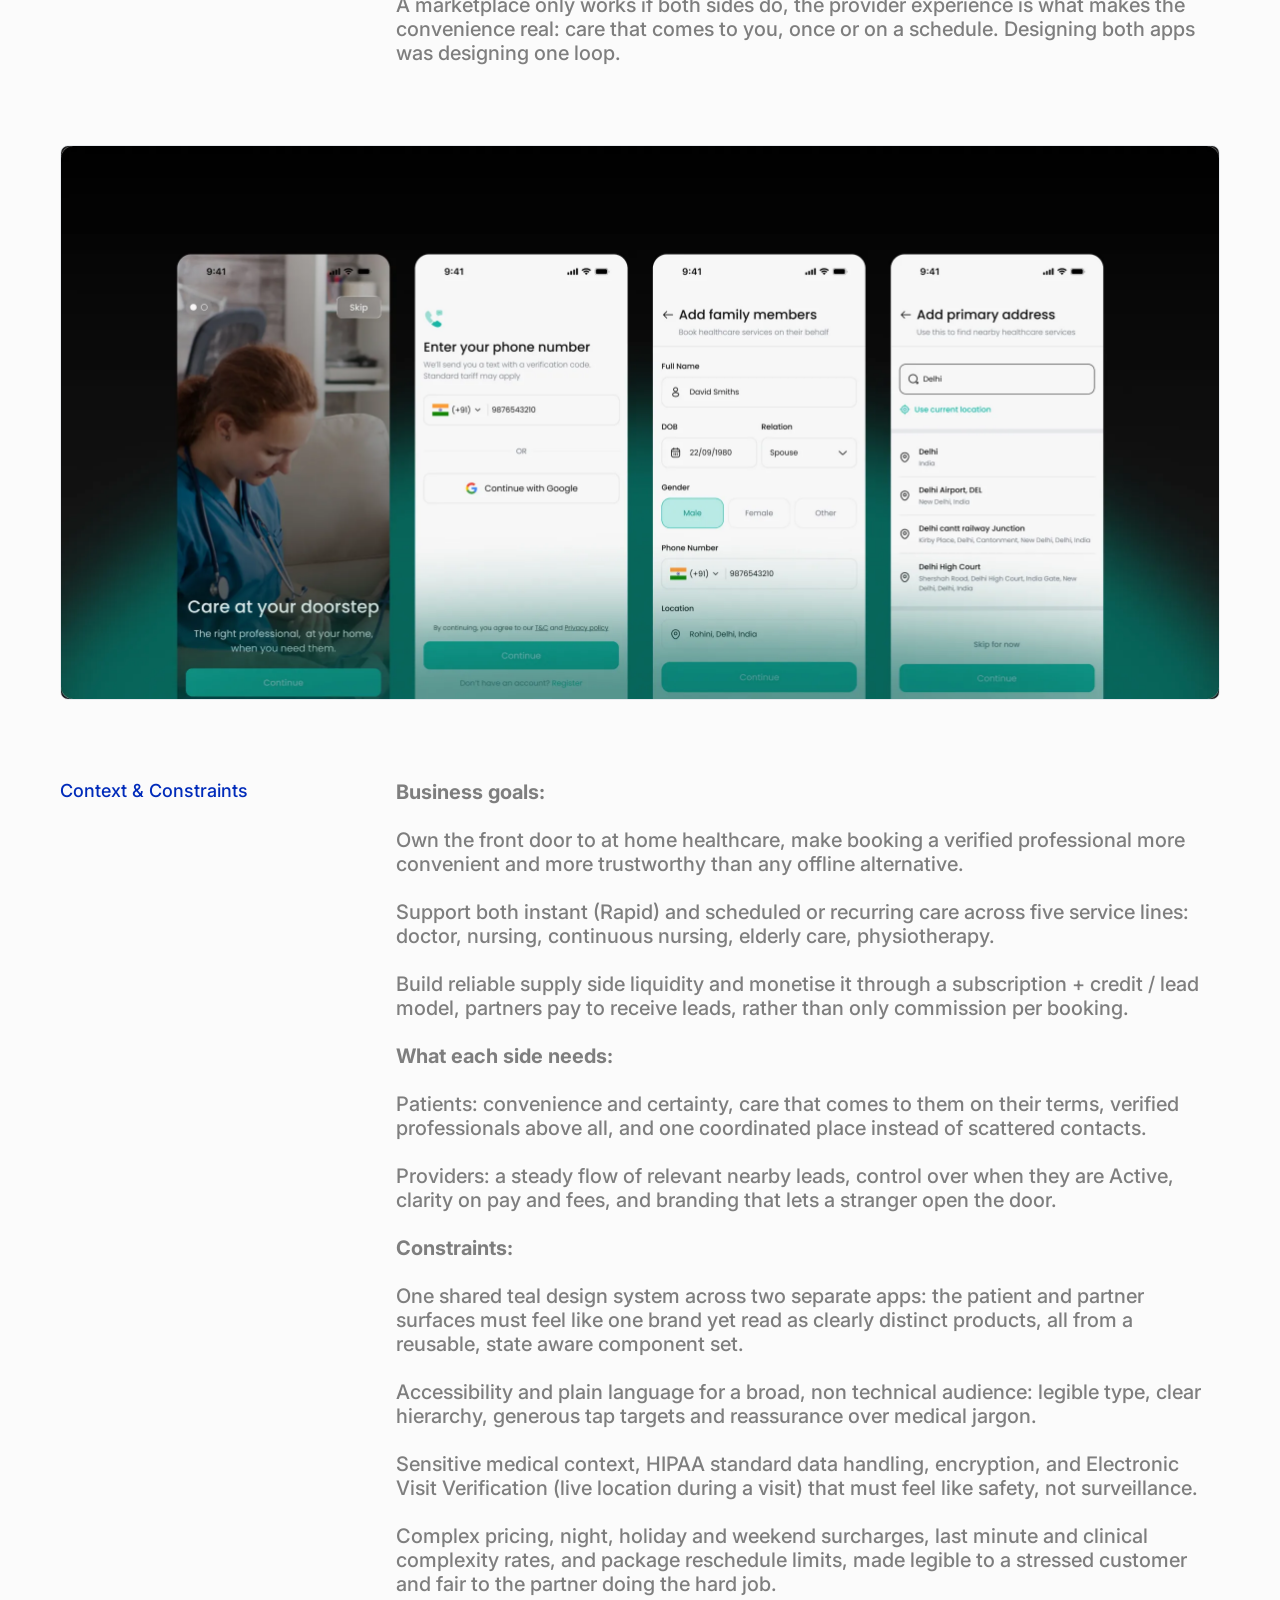
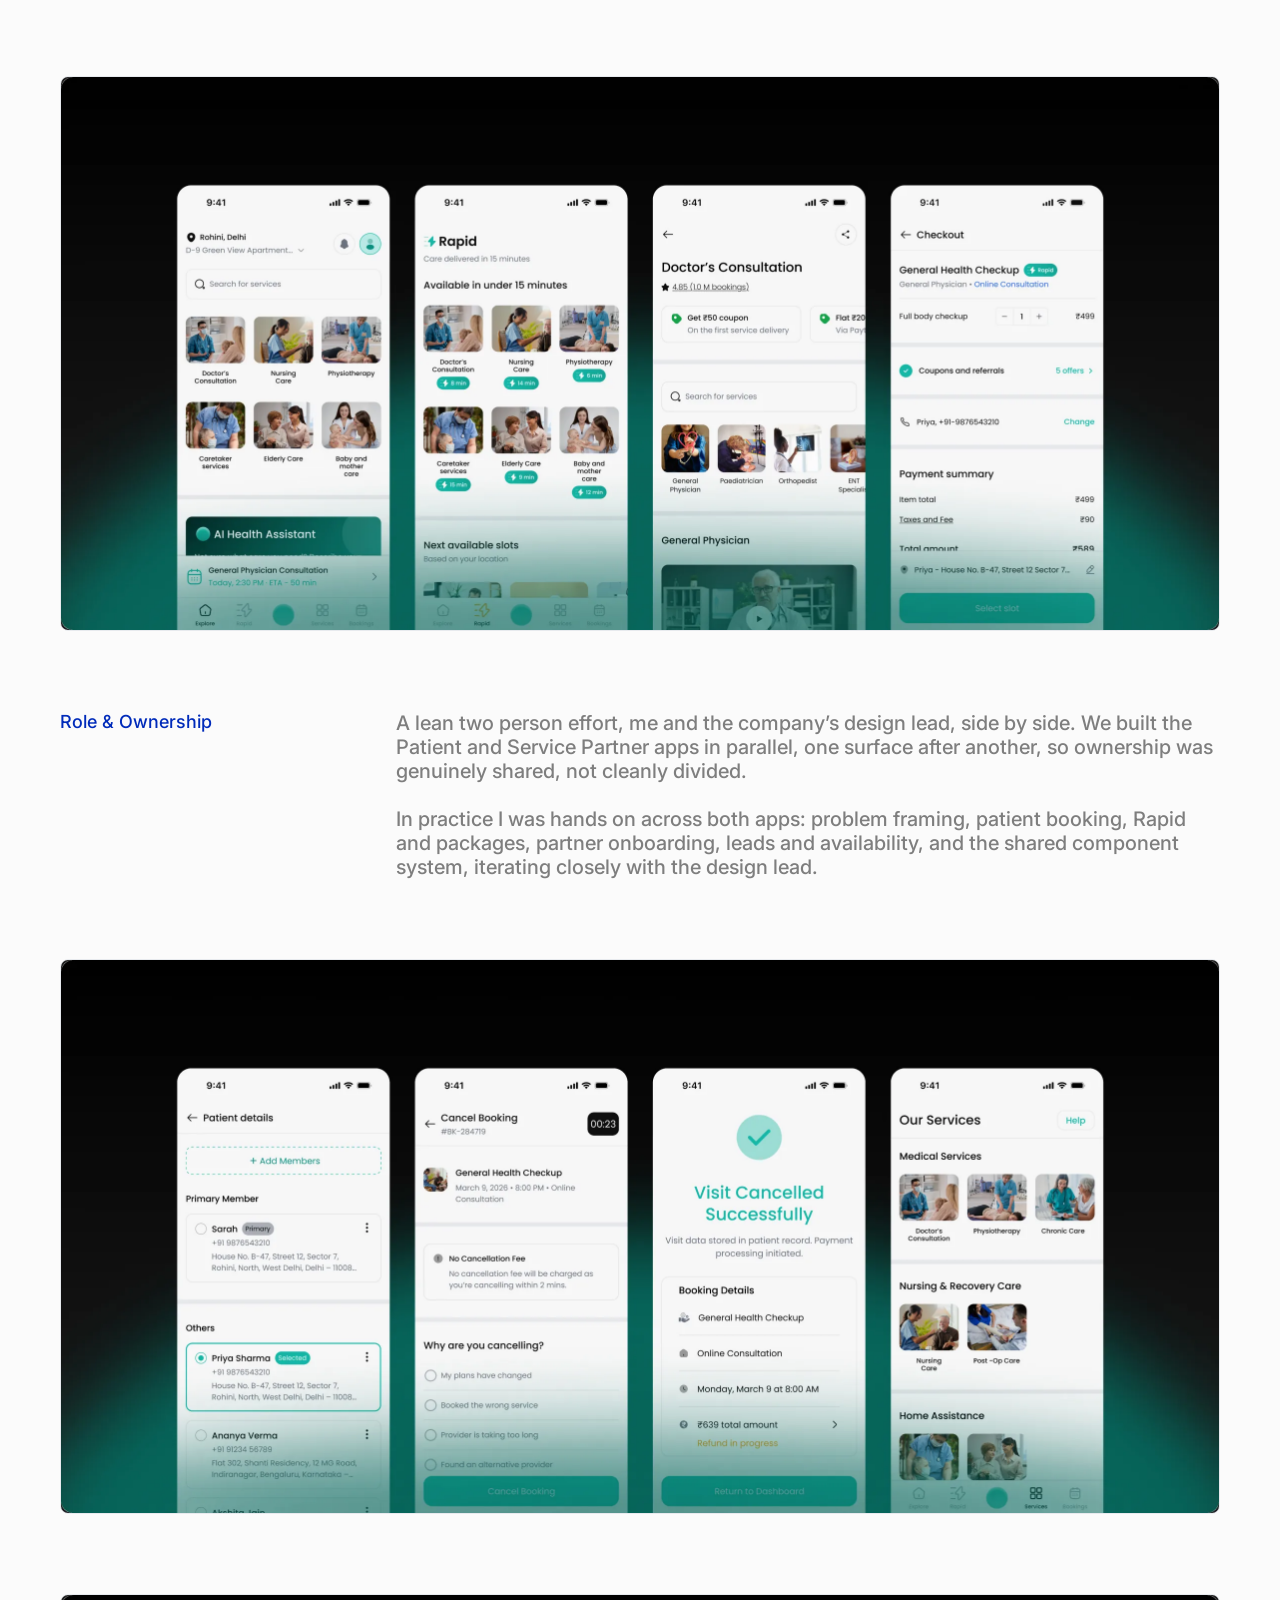
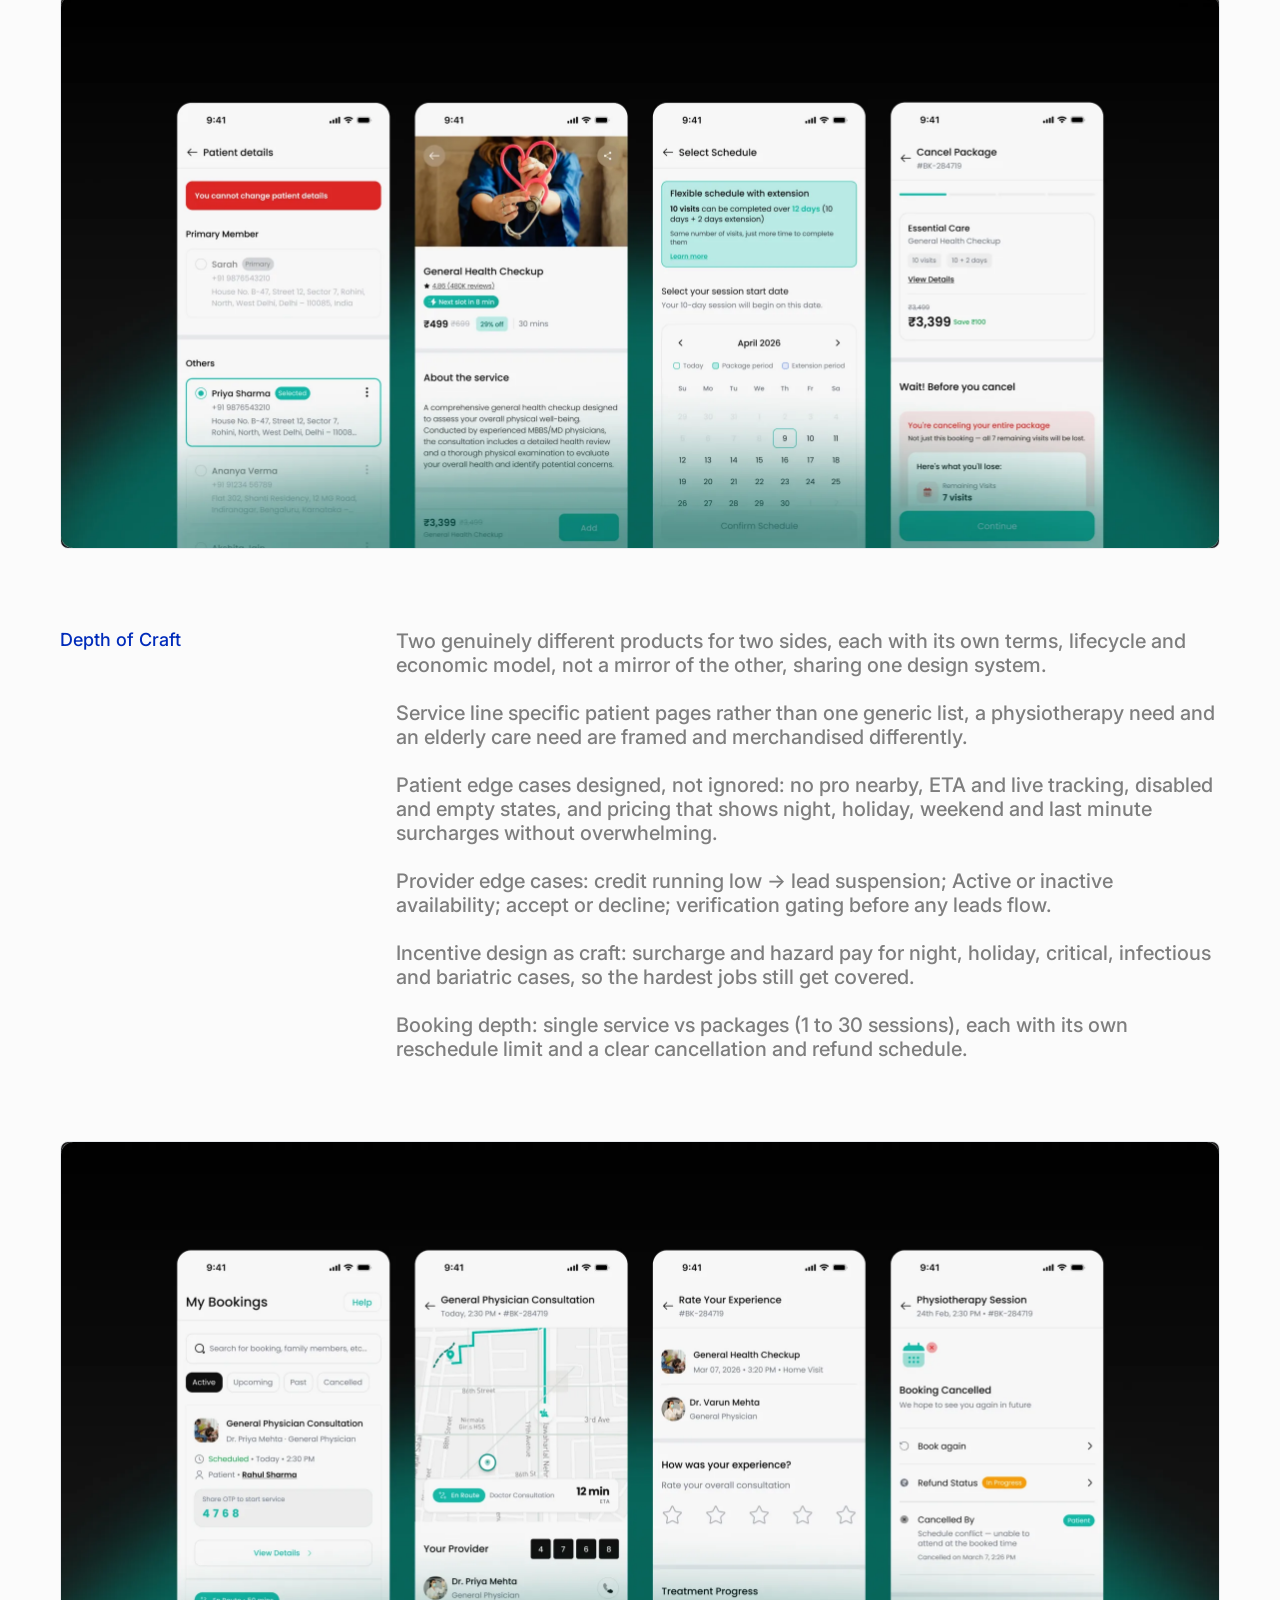
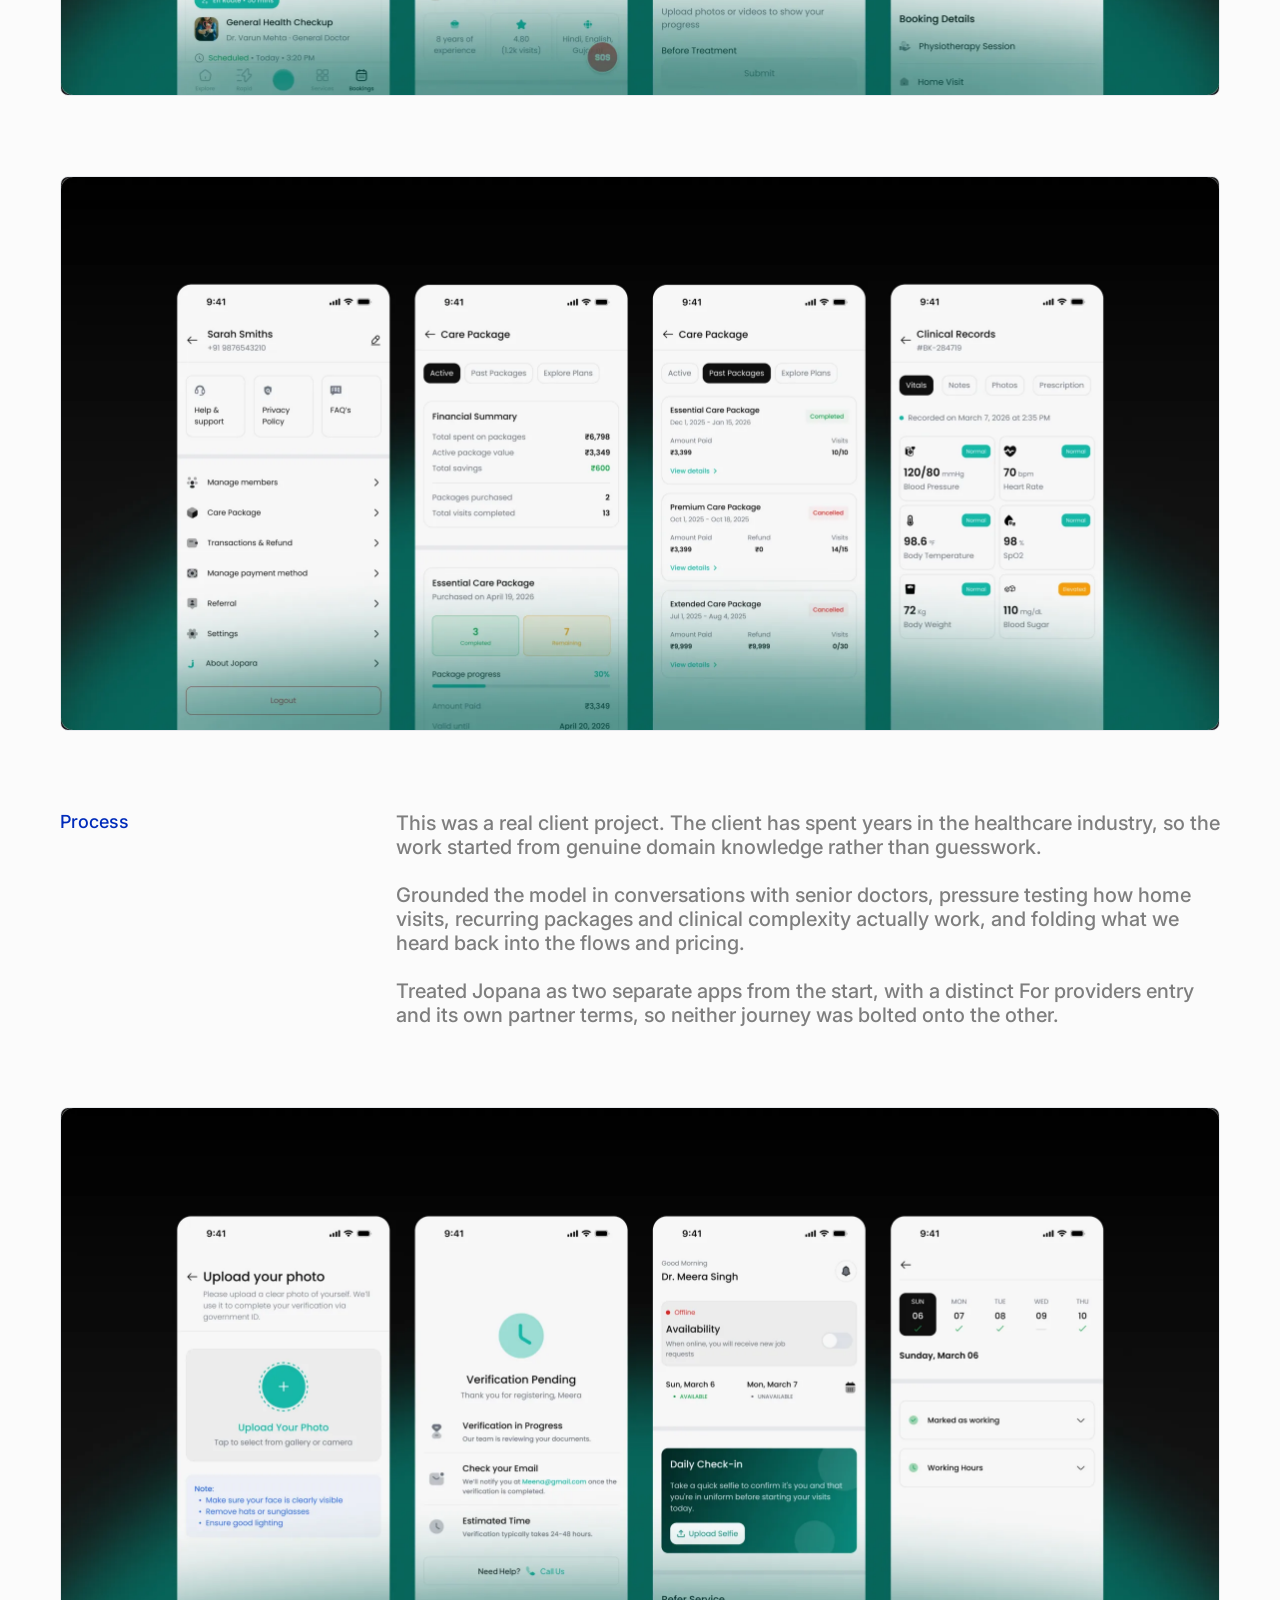
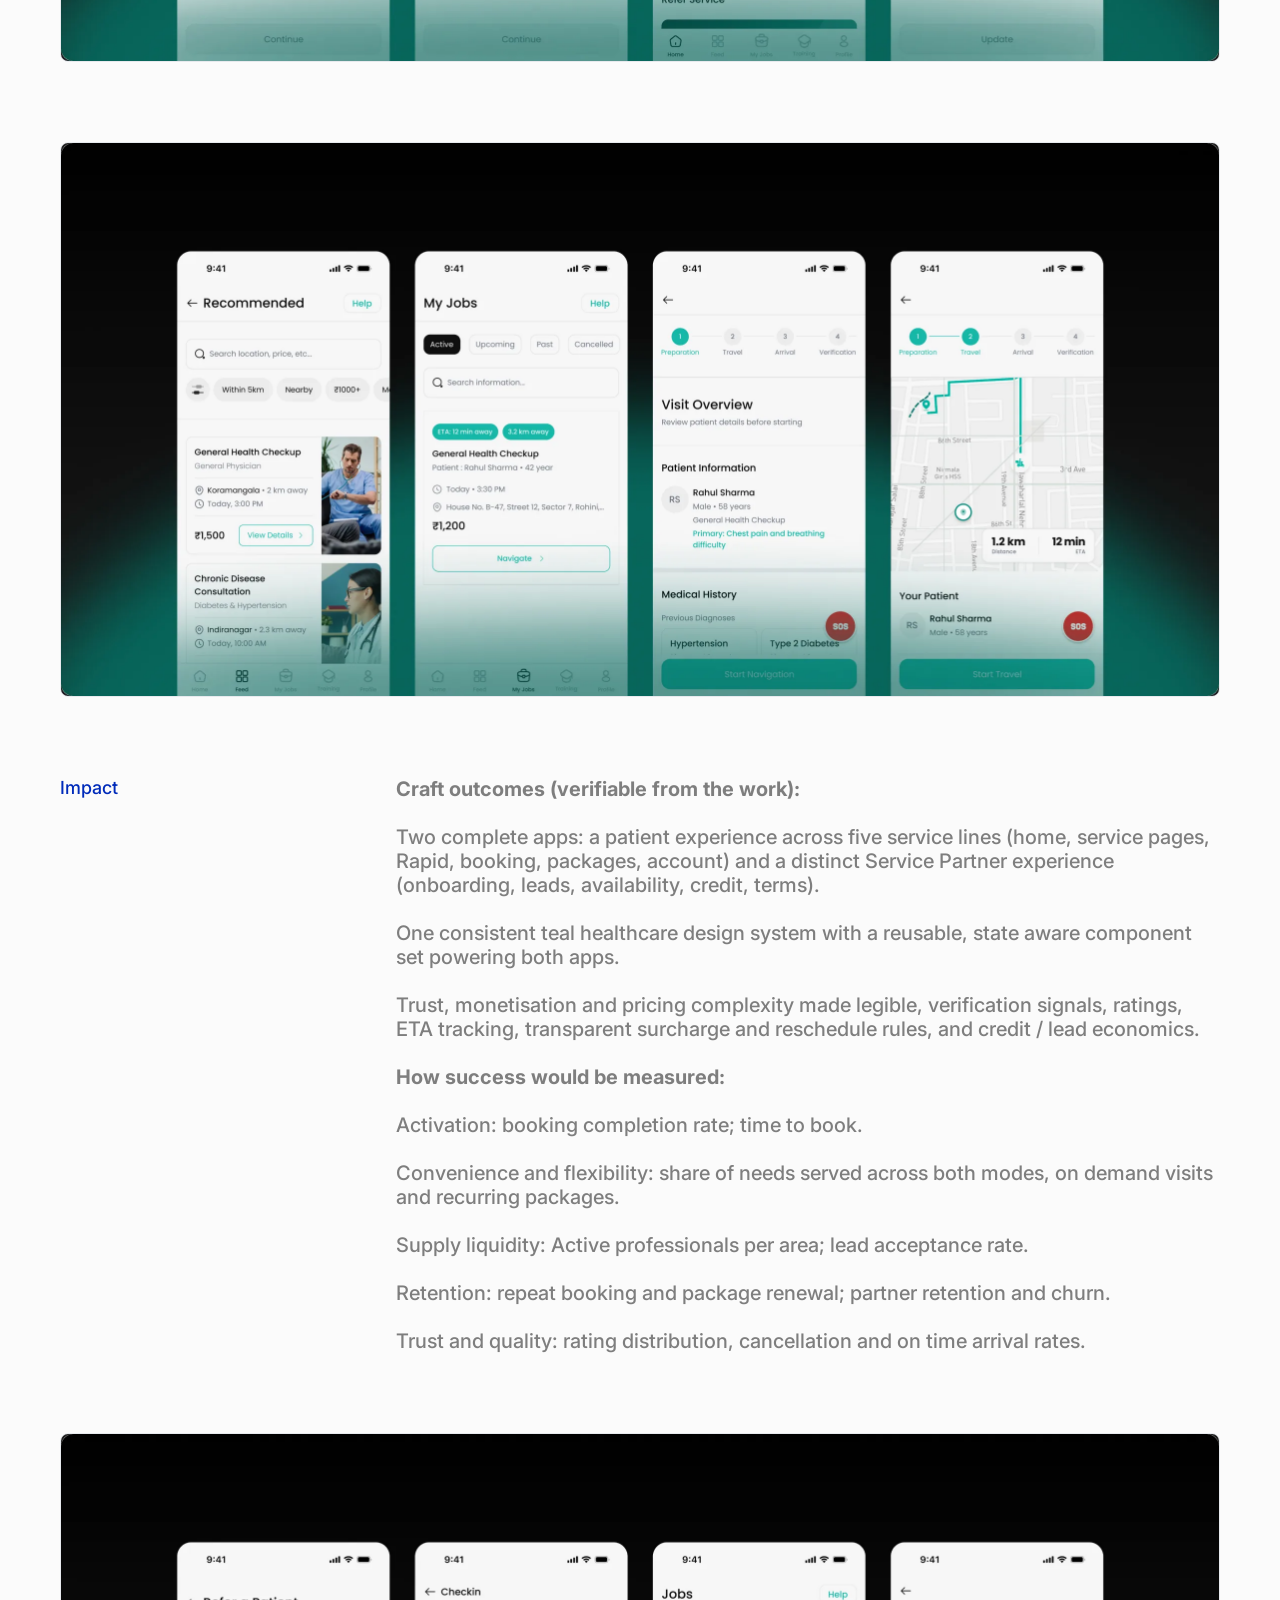
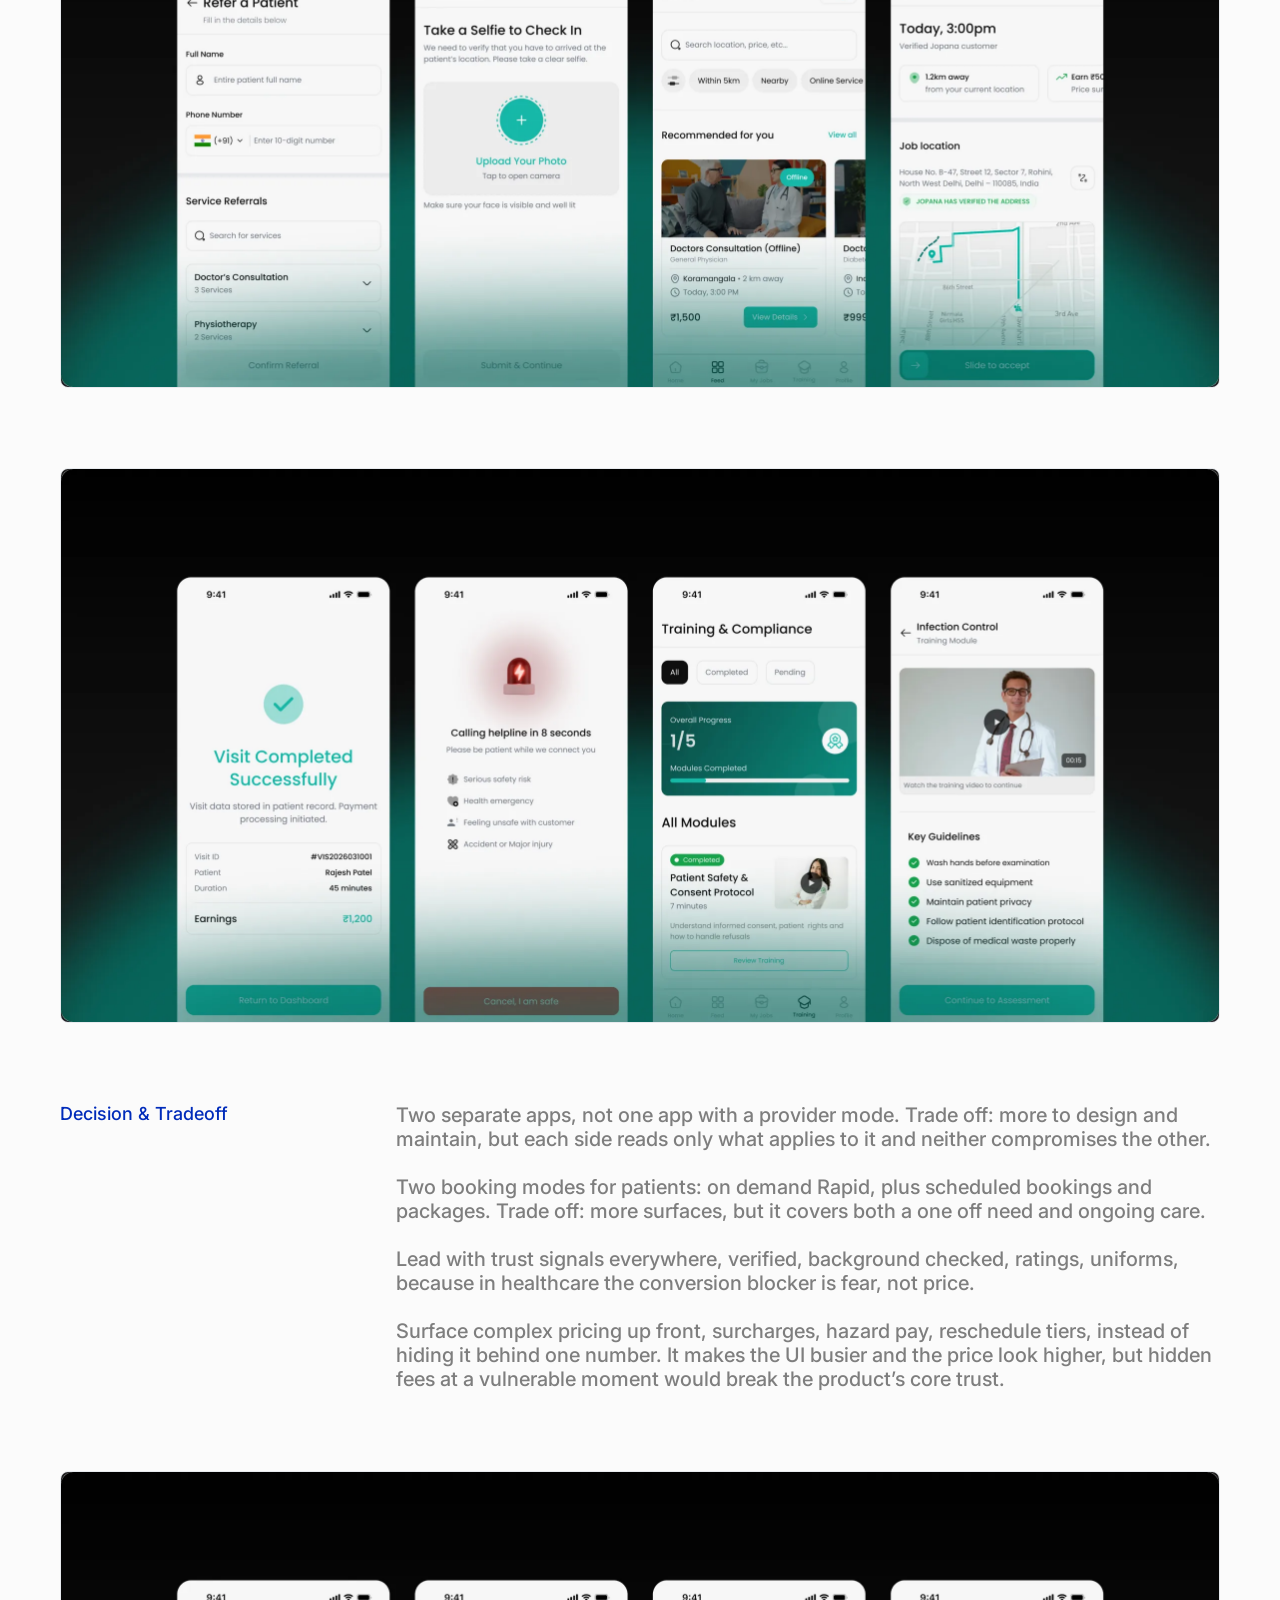
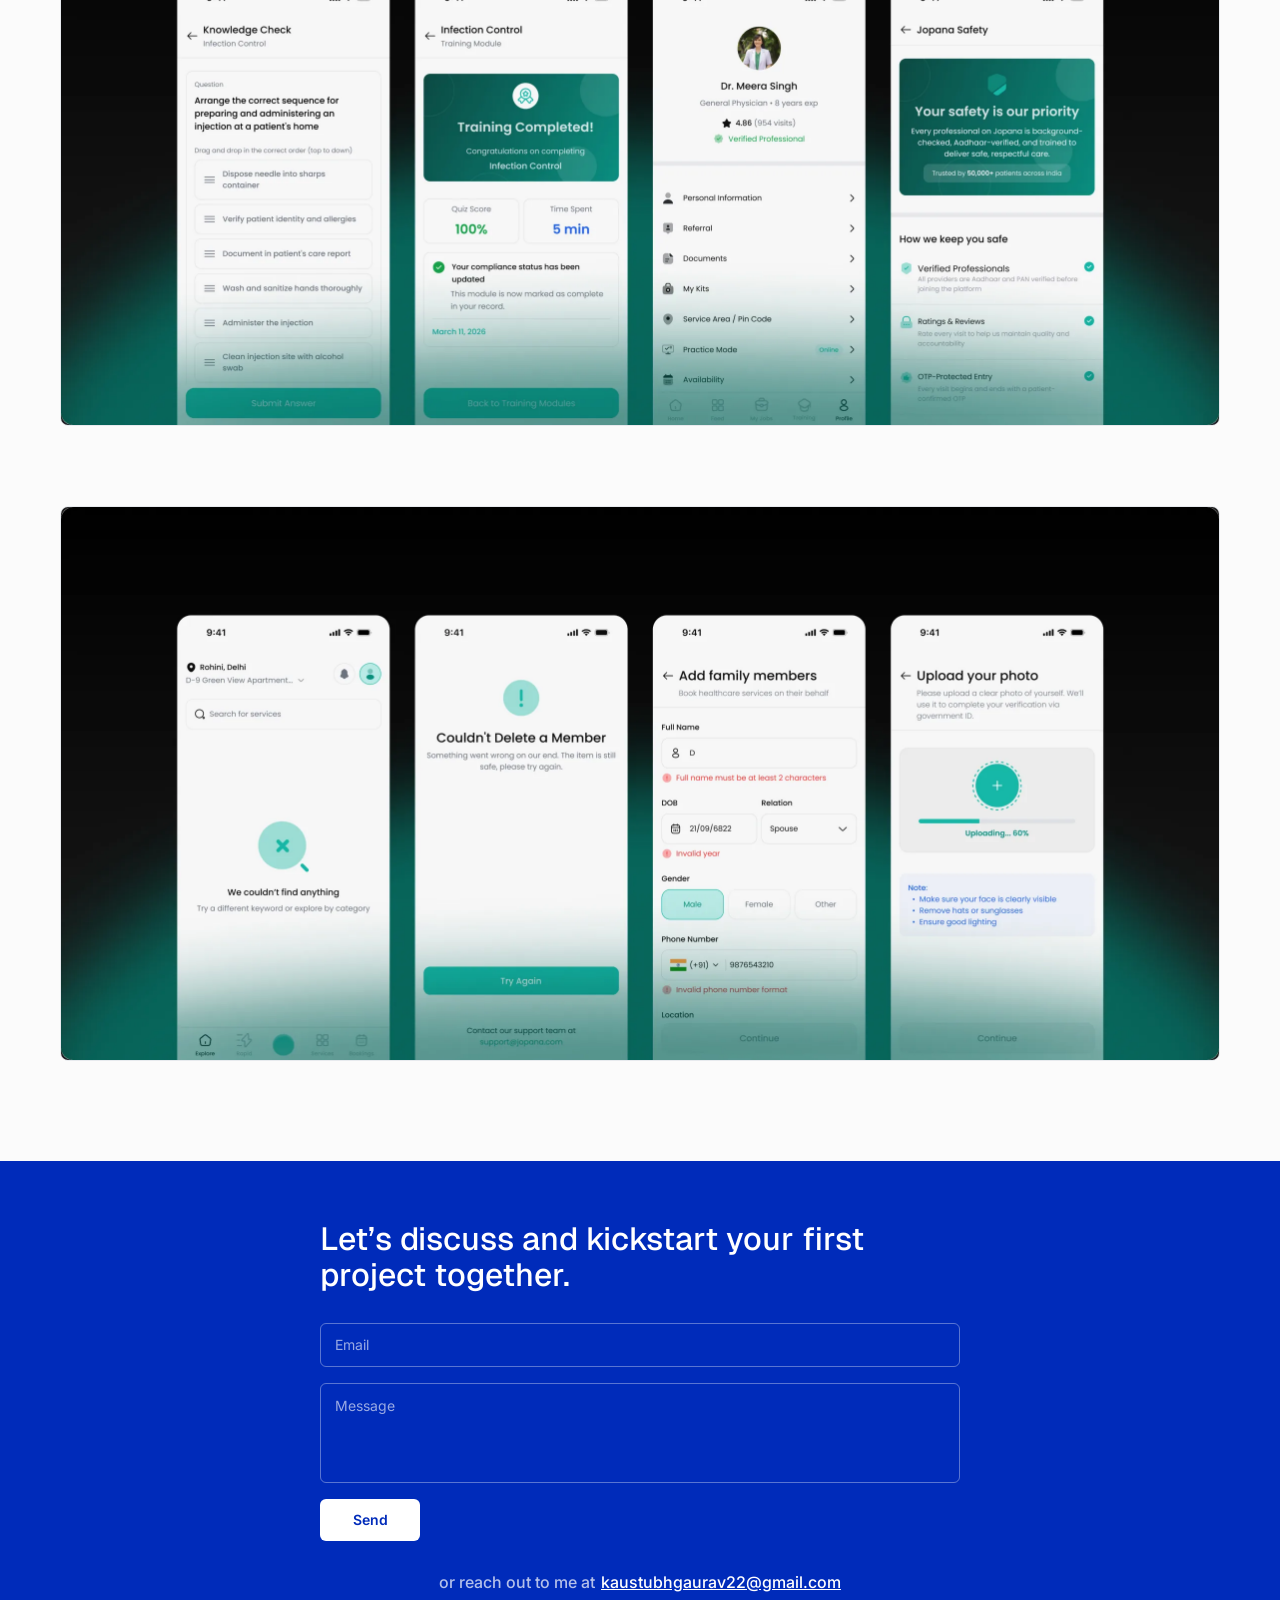
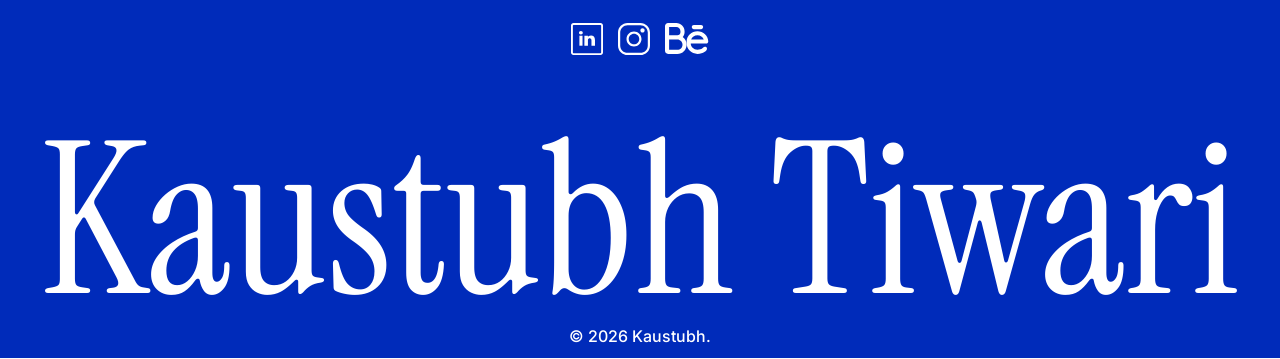
==== commit dbd2ecac: "Add files via upload" ====
--- a/case-jopana.html
+++ b/case-jopana.html
@@ -1,185 +1,179 @@
-<!DOCTYPE html>
-<html lang="en">
-<head>
-<meta charset="utf-8">
-<meta name="viewport" content="width=device-width, initial-scale=1">
-<title>Jopana — Kaustubh Tiwari</title>
-<meta name="description" content="Trained, kind caregiver who comes to you, a single visit on demand or recurring care booked as a package.">
-<meta property="og:title" content="Jopana — Kaustubh Tiwari">
-<meta property="og:description" content="Trained, kind caregiver who comes to you, a single visit on demand or recurring care booked as a package.">
-<meta property="og:image" content="assets/jopana-01.webp">
-<link rel="icon" href="assets/avatar.png">
-<link rel="preconnect" href="https://fonts.googleapis.com">
-<link rel="preconnect" href="https://fonts.gstatic.com" crossorigin>
-<link href="https://fonts.googleapis.com/css2?family=Inter:wght@400;500;600;700&family=Instrument+Serif&family=Geist:wght@400;500&family=Geist+Mono&display=swap" rel="stylesheet">
-<link rel="stylesheet" href="styles.css">
-</head>
-<body>
-
-<nav class="nav">
-  <a class="pill" href="index.html">Home</a>
-  <a class="pill" href="work.html">Work</a>
-  <a class="pill" href="#contact">Contact</a>
-  <a class="pill" href="https://drive.google.com/file/d/1IlaySMHLkv5Y7w4LRYgcFy8eMSJbB-ok/view?usp=sharing" target="_blank" rel="noopener">Resume</a>
-</nav>
-
-<main class="col col--case">
-
-  <header class="masthead reveal">
-    <a class="back" href="work.html">&larr; Back</a>
-    <h1 class="case-title">Jopana</h1>
-    <div class="meta">
-      <div class="meta-col meta-col--overview">
-        <div class="meta-label">Overview</div>
-        <p class="meta-value">Trained, kind caregiver who comes to you, a single visit on demand or recurring care booked as a package.</p>
-      </div>
-      <div class="meta-col meta-col--year">
-        <div class="meta-label">Year</div>
-        <p class="meta-value">2026</p>
-      </div>
-    </div>
-  </header>
-
-  <figure class="plate reveal"><img src="assets/jopana-01.webp" alt="Jopana" width="2320" height="1108"></figure>
-
-  <section class="case-section reveal">
-    <h2 class="case-head">The Problem</h2>
-    <div class="prose">
-      <p>Jopana is one product built as two separate apps, a Patient app and a Service Partner app. Both had to work for the whole thing to work, so I designed each side around the real problem it faced.</p>
-      <p><strong>For patients:</strong><br>Getting trusted care at home is broken: long waits and crowded clinics, scattered uncoordinated providers, and no reliable way to get a verified professional to your door. For post surgery recovery, elderly parents or chronic conditions, that is a health risk, not a minor hassle. Home healthcare had no convenient, trustworthy front door, for a single visit or weeks of care.</p>
-      <p><strong>For providers:</strong><br>Skilled professionals, physiotherapists, nurses, caregivers, doctors, struggle with the business side of going independent: a steady stream of nearby patients, being trusted by strangers, and getting paid without a clinic taking a large cut. The demand existed, but no efficient, trusted way to match to it.</p>
-      <p><strong>Why it mattered:</strong><br>A marketplace only works if both sides do, the provider experience is what makes the convenience real: care that comes to you, once or on a schedule. Designing both apps was designing one loop.</p>
-    </div>
-  </section>
-
-  <figure class="plate reveal"><img src="assets/jopana-02.webp" alt="" width="2320" height="1108" loading="lazy"></figure>
-
-  <section class="case-section reveal">
-    <h2 class="case-head">Context &amp; Constraints</h2>
-    <div class="prose">
-      <p><strong>Business goals:</strong></p>
-      <p>Own the front door to at home healthcare, make booking a verified professional more convenient and more trustworthy than any offline alternative.</p>
-      <p>Support both instant (Rapid) and scheduled or recurring care across five service lines: doctor, nursing, continuous nursing, elderly care, physiotherapy.</p>
-      <p>Build reliable supply side liquidity and monetise it through a subscription + credit / lead model, partners pay to receive leads, rather than only commission per booking.</p>
-      <p><strong>What each side needs:</strong></p>
-      <p>Patients: convenience and certainty, care that comes to them on their terms, verified professionals above all, and one coordinated place instead of scattered contacts.</p>
-      <p>Providers: a steady flow of relevant nearby leads, control over when they are Active, clarity on pay and fees, and branding that lets a stranger open the door.</p>
-      <p><strong>Constraints:</strong></p>
-      <p>One shared teal design system across two separate apps: the patient and partner surfaces must feel like one brand yet read as clearly distinct products, all from a reusable, state aware component set.</p>
-      <p>Accessibility and plain language for a broad, non technical audience: legible type, clear hierarchy, generous tap targets and reassurance over medical jargon.</p>
-      <p>Sensitive medical context, HIPAA standard data handling, encryption, and Electronic Visit Verification (live location during a visit) that must feel like safety, not surveillance.</p>
-      <p>Complex pricing, night, holiday and weekend surcharges, last minute and clinical complexity rates, and package reschedule limits, made legible to a stressed customer and fair to the partner doing the hard job.</p>
-    </div>
-  </section>
-
-  <figure class="plate reveal"><img src="assets/jopana-03.webp" alt="" width="2320" height="1108" loading="lazy"></figure>
-
-  <section class="case-section reveal">
-    <h2 class="case-head">Role &amp; Ownership</h2>
-    <div class="prose">
-      <p>A lean two person effort, me and the company&rsquo;s design lead, side by side. We built the Patient and Service Partner apps in parallel, one surface after another, so ownership was genuinely shared, not cleanly divided.</p>
-      <p>In practice I was hands on across both apps: problem framing, patient booking, Rapid and packages, partner onboarding, leads and availability, and the shared component system, iterating closely with the design lead.</p>
-    </div>
-  </section>
-
-  <figure class="plate reveal"><img src="assets/jopana-04.webp" alt="" width="2320" height="1108" loading="lazy"></figure>
-  <figure class="plate reveal"><img src="assets/jopana-05.webp" alt="" width="2320" height="1108" loading="lazy"></figure>
-
-  <section class="case-section reveal">
-    <h2 class="case-head">Depth of Craft</h2>
-    <div class="prose">
-      <p>Two genuinely different products for two sides, each with its own terms, lifecycle and economic model, not a mirror of the other, sharing one design system.</p>
-      <p>Service line specific patient pages rather than one generic list, a physiotherapy need and an elderly care need are framed and merchandised differently.</p>
-      <p>Patient edge cases designed, not ignored: no pro nearby, ETA and live tracking, disabled and empty states, and pricing that shows night, holiday, weekend and last minute surcharges without overwhelming.</p>
-      <p>Provider edge cases: credit running low &rarr; lead suspension; Active or inactive availability; accept or decline; verification gating before any leads flow.</p>
-      <p>Incentive design as craft: surcharge and hazard pay for night, holiday, critical, infectious and bariatric cases, so the hardest jobs still get covered.</p>
-      <p>Booking depth: single service vs packages (1 to 30 sessions), each with its own reschedule limit and a clear cancellation and refund schedule.</p>
-    </div>
-  </section>
-
-  <figure class="plate reveal"><img src="assets/jopana-06.webp" alt="" width="2320" height="1108" loading="lazy"></figure>
-  <figure class="plate reveal"><img src="assets/jopana-07.webp" alt="" width="2320" height="1108" loading="lazy"></figure>
-
-  <section class="case-section reveal">
-    <h2 class="case-head">Process</h2>
-    <div class="prose">
-      <p>This was a real client project. The client has spent years in the healthcare industry, so the work started from genuine domain knowledge rather than guesswork.</p>
-      <p>Grounded the model in conversations with senior doctors, pressure testing how home visits, recurring packages and clinical complexity actually work, and folding what we heard back into the flows and pricing.</p>
-      <p>Treated Jopana as two separate apps from the start, with a distinct For providers entry and its own partner terms, so neither journey was bolted onto the other.</p>
-    </div>
-  </section>
-
-  <figure class="plate reveal"><img src="assets/jopana-08.webp" alt="" width="2320" height="1108" loading="lazy"></figure>
-  <figure class="plate reveal"><img src="assets/jopana-09.webp" alt="" width="2320" height="1108" loading="lazy"></figure>
-
-  <section class="case-section reveal">
-    <h2 class="case-head">Impact</h2>
-    <div class="prose">
-      <p><strong>Craft outcomes (verifiable from the work):</strong></p>
-      <p>Two complete apps: a patient experience across five service lines (home, service pages, Rapid, booking, packages, account) and a distinct Service Partner experience (onboarding, leads, availability, credit, terms).</p>
-      <p>One consistent teal healthcare design system with a reusable, state aware component set powering both apps.</p>
-      <p>Trust, monetisation and pricing complexity made legible, verification signals, ratings, ETA tracking, transparent surcharge and reschedule rules, and credit / lead economics.</p>
-      <p><strong>How success would be measured:</strong></p>
-      <p>Activation: booking completion rate; time to book.</p>
-      <p>Convenience and flexibility: share of needs served across both modes, on demand visits and recurring packages.</p>
-      <p>Supply liquidity: Active professionals per area; lead acceptance rate.</p>
-      <p>Retention: repeat booking and package renewal; partner retention and churn.</p>
-      <p>Trust and quality: rating distribution, cancellation and on time arrival rates.</p>
-    </div>
-  </section>
-
-  <figure class="plate reveal"><img src="assets/jopana-10.webp" alt="" width="2320" height="1108" loading="lazy"></figure>
-  <figure class="plate reveal"><img src="assets/jopana-11.webp" alt="" width="2320" height="1108" loading="lazy"></figure>
-
-  <section class="case-section reveal">
-    <h2 class="case-head">Decision &amp; Tradeoff</h2>
-    <div class="prose">
-      <p>Two separate apps, not one app with a provider mode. Trade off: more to design and maintain, but each side reads only what applies to it and neither compromises the other.</p>
-      <p>Two booking modes for patients: on demand Rapid, plus scheduled bookings and packages. Trade off: more surfaces, but it covers both a one off need and ongoing care.</p>
-      <p>Lead with trust signals everywhere, verified, background checked, ratings, uniforms, because in healthcare the conversion blocker is fear, not price.</p>
-      <p>Surface complex pricing up front, surcharges, hazard pay, reschedule tiers, instead of hiding it behind one number. It makes the UI busier and the price look higher, but hidden fees at a vulnerable moment would break the product&rsquo;s core trust.</p>
-    </div>
-  </section>
-
-  <figure class="plate reveal"><img src="assets/jopana-12.webp" alt="" width="2320" height="1108" loading="lazy"></figure>
-  <figure class="plate reveal"><img src="assets/jopana-13.webp" alt="" width="2320" height="1108" loading="lazy"></figure>
-
-</main>
-
-<footer class="footer" id="contact">
-  <div class="contact">
-    <h2>Let&rsquo;s discuss and kickstart your first project together.</h2>
-
-    <form class="form" action="https://formspree.io/f/xeeyaeny" method="POST">
-      <input type="email" name="email" placeholder="Email" required aria-label="Email">
-      <textarea name="message" placeholder="Message" required aria-label="Message"></textarea>
-      <button class="send" type="submit">Send</button>
-    </form>
-
-    <div class="or">
-      <span>or reach out to me at</span>
-      <a href="mailto:kaustubhgaurav22@gmail.com">kaustubhgaurav22@gmail.com</a>
-    </div>
-
-    <div class="socials">
-      <a href="https://www.linkedin.com/in/kaustubh-gaurav-tiwari/" aria-label="LinkedIn" target="_blank" rel="noopener">
-        <img src="assets/linkedin.png" alt="" width="32" height="32">
-      </a>
-      <a href="https://www.instagram.com/kaustubh_gaurav22/" aria-label="Instagram" target="_blank" rel="noopener">
-        <img src="assets/instagram.png" alt="" width="32" height="32">
-      </a>
-      <a href="https://www.behance.net/kaustubhgaurav1" aria-label="Behance" target="_blank" rel="noopener">
-        <img src="assets/behance.png" alt="" width="32" height="22">
-      </a>
-    </div>
-  </div>
-
-  <div class="wordmark">
-    <p class="mark">Kaustubh Tiwari</p>
-    <p class="copy">&copy; 2026 Kaustubh.</p>
-  </div>
-</footer>
-
-<script src="reveal.js" defer></script>
-</body>
-</html>
+<!DOCTYPE html>
+<html lang="en">
+<head>
+<meta charset="utf-8">
+<meta name="viewport" content="width=device-width, initial-scale=1">
+<title>Jopana — Kaustubh Tiwari</title>
+<meta name="description" content="Trained, kind caregiver who comes to you, a single visit on demand or recurring care booked as a package.">
+<meta property="og:title" content="Jopana — Kaustubh Tiwari">
+<meta property="og:description" content="Trained, kind caregiver who comes to you, a single visit on demand or recurring care booked as a package.">
+<meta property="og:image" content="assets/jopana-01.webp">
+<link rel="icon" href="assets/avatar.png">
+<link rel="preconnect" href="https://fonts.googleapis.com">
+<link rel="preconnect" href="https://fonts.gstatic.com" crossorigin>
+<link href="https://fonts.googleapis.com/css2?family=Inter:wght@400;500;600;700&family=Instrument+Serif&family=Geist:wght@400;500&family=Geist+Mono&display=swap" rel="stylesheet">
+<link rel="stylesheet" href="styles.css">
+</head>
+<body>
+
+<nav class="nav">
+  <a class="pill" href="index.html">Home</a>
+  <a class="pill" href="work.html">Work</a>
+  <a class="pill" href="#contact">Contact</a>
+  <a class="pill" href="https://drive.google.com/file/d/1IlaySMHLkv5Y7w4LRYgcFy8eMSJbB-ok/view?usp=sharing" target="_blank" rel="noopener">Resume</a>
+</nav>
+
+<main class="col col--case">
+
+  <header class="masthead reveal">
+    <a class="back" href="work.html">&larr; Back</a>
+    <h1 class="case-title">Jopana</h1>
+    <div class="meta">
+      <div class="meta-col meta-col--overview">
+        <div class="meta-label">Overview</div>
+        <p class="meta-value">Trained, kind caregiver who comes to you, a single visit on demand or recurring care booked as a package.</p>
+      </div>
+      <div class="meta-col meta-col--year">
+        <div class="meta-label">Year</div>
+        <p class="meta-value">2026</p>
+      </div>
+    </div>
+  </header>
+
+  <figure class="plate reveal"><img src="assets/jopana-01.webp" alt="Jopana" width="2320" height="1108"></figure>
+
+  <section class="case-section reveal">
+    <h2 class="case-head">The Problem</h2>
+    <div class="prose">
+      <p>Jopana is one product built as two separate apps, a Patient app and a Service Partner app. Both had to work for the whole thing to work, so I designed each side around the real problem it faced.</p>
+      <p><strong>For patients:</strong><br>Getting trusted care at home is broken: long waits and crowded clinics, scattered uncoordinated providers, and no reliable way to get a verified professional to your door. For post surgery recovery, elderly parents or chronic conditions, that is a health risk, not a minor hassle. Home healthcare had no convenient, trustworthy front door, for a single visit or weeks of care.</p>
+      <p><strong>For providers:</strong><br>Skilled professionals, physiotherapists, nurses, caregivers, doctors, struggle with the business side of going independent: a steady stream of nearby patients, being trusted by strangers, and getting paid without a clinic taking a large cut. The demand existed, but no efficient, trusted way to match to it.</p>
+      <p><strong>Why it mattered:</strong><br>A marketplace only works if both sides do, the provider experience is what makes the convenience real: care that comes to you, once or on a schedule. Designing both apps was designing one loop.</p>
+    </div>
+  </section>
+
+  <figure class="plate reveal"><img src="assets/jopana-02.webp" alt="" width="2320" height="1108" loading="lazy"></figure>
+
+  <section class="case-section reveal">
+    <h2 class="case-head">Context &amp; Constraints</h2>
+    <div class="prose">
+      <p><strong>Business goals:</strong></p>
+      <p>Own the front door to at home healthcare, make booking a verified professional more convenient and more trustworthy than any offline alternative.</p>
+      <p>Support both instant (Rapid) and scheduled or recurring care across five service lines: doctor, nursing, continuous nursing, elderly care, physiotherapy.</p>
+      <p>Build reliable supply side liquidity and monetise it through a subscription + credit / lead model, partners pay to receive leads, rather than only commission per booking.</p>
+      <p><strong>What each side needs:</strong></p>
+      <p>Patients: convenience and certainty, care that comes to them on their terms, verified professionals above all, and one coordinated place instead of scattered contacts.</p>
+      <p>Providers: a steady flow of relevant nearby leads, control over when they are Active, clarity on pay and fees, and branding that lets a stranger open the door.</p>
+      <p><strong>Constraints:</strong></p>
+      <p>One shared teal design system across two separate apps: the patient and partner surfaces must feel like one brand yet read as clearly distinct products, all from a reusable, state aware component set.</p>
+      <p>Accessibility and plain language for a broad, non technical audience: legible type, clear hierarchy, generous tap targets and reassurance over medical jargon.</p>
+      <p>Sensitive medical context, HIPAA standard data handling, encryption, and Electronic Visit Verification (live location during a visit) that must feel like safety, not surveillance.</p>
+      <p>Complex pricing, night, holiday and weekend surcharges, last minute and clinical complexity rates, and package reschedule limits, made legible to a stressed customer and fair to the partner doing the hard job.</p>
+    </div>
+  </section>
+
+  <figure class="plate reveal"><img src="assets/jopana-03.webp" alt="" width="2320" height="1108" loading="lazy"></figure>
+
+  <section class="case-section reveal">
+    <h2 class="case-head">Role &amp; Ownership</h2>
+    <div class="prose">
+      <p>A lean two person effort, me and the company&rsquo;s design lead, side by side. We built the Patient and Service Partner apps in parallel, one surface after another, so ownership was genuinely shared, not cleanly divided.</p>
+      <p>In practice I was hands on across both apps: problem framing, patient booking, Rapid and packages, partner onboarding, leads and availability, and the shared component system, iterating closely with the design lead.</p>
+    </div>
+  </section>
+
+  <figure class="plate reveal"><img src="assets/jopana-04.webp" alt="" width="2320" height="1108" loading="lazy"></figure>
+  <figure class="plate reveal"><img src="assets/jopana-05.webp" alt="" width="2320" height="1108" loading="lazy"></figure>
+
+  <section class="case-section reveal">
+    <h2 class="case-head">Depth of Craft</h2>
+    <div class="prose">
+      <p>Two genuinely different products for two sides, each with its own terms, lifecycle and economic model, not a mirror of the other, sharing one design system.</p>
+      <p>Service line specific patient pages rather than one generic list, a physiotherapy need and an elderly care need are framed and merchandised differently.</p>
+      <p>Patient edge cases designed, not ignored: no pro nearby, ETA and live tracking, disabled and empty states, and pricing that shows night, holiday, weekend and last minute surcharges without overwhelming.</p>
+      <p>Provider edge cases: credit running low &rarr; lead suspension; Active or inactive availability; accept or decline; verification gating before any leads flow.</p>
+      <p>Incentive design as craft: surcharge and hazard pay for night, holiday, critical, infectious and bariatric cases, so the hardest jobs still get covered.</p>
+      <p>Booking depth: single service vs packages (1 to 30 sessions), each with its own reschedule limit and a clear cancellation and refund schedule.</p>
+    </div>
+  </section>
+
+  <figure class="plate reveal"><img src="assets/jopana-06.webp" alt="" width="2320" height="1108" loading="lazy"></figure>
+  <figure class="plate reveal"><img src="assets/jopana-07.webp" alt="" width="2320" height="1108" loading="lazy"></figure>
+
+  <section class="case-section reveal">
+    <h2 class="case-head">Process</h2>
+    <div class="prose">
+      <p>This was a real client project. The client has spent years in the healthcare industry, so the work started from genuine domain knowledge rather than guesswork.</p>
+      <p>Grounded the model in conversations with senior doctors, pressure testing how home visits, recurring packages and clinical complexity actually work, and folding what we heard back into the flows and pricing.</p>
+      <p>Treated Jopana as two separate apps from the start, with a distinct For providers entry and its own partner terms, so neither journey was bolted onto the other.</p>
+    </div>
+  </section>
+
+  <figure class="plate reveal"><img src="assets/jopana-08.webp" alt="" width="2320" height="1108" loading="lazy"></figure>
+  <figure class="plate reveal"><img src="assets/jopana-09.webp" alt="" width="2320" height="1108" loading="lazy"></figure>
+
+  <section class="case-section reveal">
+    <h2 class="case-head">Impact</h2>
+    <div class="prose">
+      <p><strong>Craft outcomes (verifiable from the work):</strong></p>
+      <p>Two complete apps: a patient experience across five service lines (home, service pages, Rapid, booking, packages, account) and a distinct Service Partner experience (onboarding, leads, availability, credit, terms).</p>
+      <p>One consistent teal healthcare design system with a reusable, state aware component set powering both apps.</p>
+      <p>Trust, monetisation and pricing complexity made legible, verification signals, ratings, ETA tracking, transparent surcharge and reschedule rules, and credit / lead economics.</p>
+      <p><strong>How success would be measured:</strong></p>
+      <p>Activation: booking completion rate; time to book.</p>
+      <p>Convenience and flexibility: share of needs served across both modes, on demand visits and recurring packages.</p>
+      <p>Supply liquidity: Active professionals per area; lead acceptance rate.</p>
+      <p>Retention: repeat booking and package renewal; partner retention and churn.</p>
+      <p>Trust and quality: rating distribution, cancellation and on time arrival rates.</p>
+    </div>
+  </section>
+
+  <figure class="plate reveal"><img src="assets/jopana-10.webp" alt="" width="2320" height="1108" loading="lazy"></figure>
+  <figure class="plate reveal"><img src="assets/jopana-11.webp" alt="" width="2320" height="1108" loading="lazy"></figure>
+
+  <section class="case-section reveal">
+    <h2 class="case-head">Decision &amp; Tradeoff</h2>
+    <div class="prose">
+      <p>Two separate apps, not one app with a provider mode. Trade off: more to design and maintain, but each side reads only what applies to it and neither compromises the other.</p>
+      <p>Two booking modes for patients: on demand Rapid, plus scheduled bookings and packages. Trade off: more surfaces, but it covers both a one off need and ongoing care.</p>
+      <p>Lead with trust signals everywhere, verified, background checked, ratings, uniforms, because in healthcare the conversion blocker is fear, not price.</p>
+      <p>Surface complex pricing up front, surcharges, hazard pay, reschedule tiers, instead of hiding it behind one number. It makes the UI busier and the price look higher, but hidden fees at a vulnerable moment would break the product&rsquo;s core trust.</p>
+    </div>
+  </section>
+
+  <figure class="plate reveal"><img src="assets/jopana-12.webp" alt="" width="2320" height="1108" loading="lazy"></figure>
+  <figure class="plate reveal"><img src="assets/jopana-13.webp" alt="" width="2320" height="1108" loading="lazy"></figure>
+
+</main>
+
+<footer class="footer" id="contact">
+  <div class="contact">
+    <h2>Let&rsquo;s discuss and kickstart your first project together.</h2>
+
+    <form class="form" action="https://formspree.io/f/xeeyaeny" method="POST">
+      <input type="email" name="email" placeholder="Email" required aria-label="Email">
+      <textarea name="message" placeholder="Message" required aria-label="Message"></textarea>
+      <button class="send" type="submit">Send</button>
+    </form>
+
+    <div class="or">
+      <span>or reach out to me at</span>
+      <a href="mailto:kaustubhgaurav22@gmail.com">kaustubhgaurav22@gmail.com</a>
+    </div>
+
+    <div class="socials">
+      <a href="https://www.linkedin.com/in/kaustubh-gaurav-tiwari/" aria-label="LinkedIn" target="_blank" rel="noopener"><svg viewBox="0 0 32 32" aria-hidden="true" focusable="false"><path d="M29.5 0H2.5C1.11875 0 0 1.11875 0 2.5V29.5C0 30.8813 1.11875 32 2.5 32H29.5C30.8813 32 32 30.8813 32 29.5V2.5C32 1.11875 30.8813 0 29.5 0ZM30.125 29.5C30.125 29.8438 29.8438 30.125 29.5 30.125H2.5C2.15625 30.125 1.875 29.8438 1.875 29.5V2.5C1.875 2.15625 2.15625 1.875 2.5 1.875H29.5C29.8438 1.875 30.125 2.15625 30.125 2.5V29.5Z"/><path d="M11.525 12.7124H8.40625V22.6937H11.525V12.7124Z"/><path d="M20.0437 12.6187C18.2562 12.6187 17.1375 13.5937 16.9312 14.2812V12.7124H13.425C13.4687 13.5437 13.425 22.6937 13.425 22.6937H16.9312V17.2999C16.9312 16.9937 16.9187 16.6937 17.0062 16.4812C17.2437 15.8812 17.7625 15.2562 18.6937 15.2562C19.9125 15.2562 20.4625 16.1812 20.4625 17.5312V22.6937H24V17.1437C24 14.0562 22.2625 12.6187 20.0437 12.6187Z"/><path d="M9.90002 8C8.75002 8 7.99377 8.74375 7.99377 9.73125C7.99377 10.7 8.72502 11.4625 9.85627 11.4625H9.88127C11.0563 11.4625 11.7875 10.6938 11.7813 9.73125C11.7563 8.74375 11.05 8 9.90002 8Z"/></svg></a>
+      <a href="https://www.instagram.com/kaustubh_gaurav22/" aria-label="Instagram" target="_blank" rel="noopener"><svg viewBox="0 0 32 32" aria-hidden="true" focusable="false"><path d="M29.7839 9.61749C29.7837 5.52978 26.4702 2.21609 22.3825 2.21609H9.61749C5.52989 2.21628 2.21628 5.52989 2.21609 9.61749V22.3825C2.21609 26.4702 5.52978 29.7837 9.61749 29.7839H22.3825C26.4703 29.7839 29.7839 26.4703 29.7839 22.3825V9.61749ZM32 22.3825C32 27.6942 27.6942 32 22.3825 32H9.61749C4.30585 31.9998 9.13743e-07 27.6941 0 22.3825V9.61749C0.000186856 4.30598 4.30598 0.000186852 9.61749 0H22.3825C27.6941 9.1377e-07 31.9998 4.30585 32 9.61749V22.3825Z"/><path d="M21.2748 15.9998C21.2748 13.0869 18.9133 10.7255 16.0003 10.7254C13.0873 10.7254 10.7259 13.0868 10.7259 15.9998C10.7259 18.9128 13.0874 21.2743 16.0003 21.2743C17.399 21.2743 18.7405 20.7182 19.7296 19.7291C20.7187 18.74 21.2747 17.3985 21.2748 15.9998ZM23.4909 15.9998C23.4908 17.9863 22.7011 19.8913 21.2964 21.2959C19.8918 22.7006 17.9868 23.4903 16.0003 23.4904C11.8635 23.4904 8.50986 20.1367 8.50977 15.9998C8.50977 11.8629 11.8634 8.50928 16.0003 8.50928C20.1372 8.50937 23.4909 11.863 23.4909 15.9998Z"/><path d="M24.51 5.36278C23.335 5.36278 22.3825 6.31527 22.3825 7.49023C22.3825 8.66519 23.335 9.61768 24.51 9.61768C25.6849 9.61768 26.6374 8.66519 26.6374 7.49023C26.6374 6.31527 25.6849 5.36278 24.51 5.36278Z"/></svg></a>
+      <a href="https://www.behance.net/kaustubhgaurav1" aria-label="Behance" target="_blank" rel="noopener"><svg viewBox="0 0 30 22" aria-hidden="true" focusable="false"><path fill-rule="evenodd" clip-rule="evenodd" d="M13.4583 6.375C13.4583 7.64474 12.9811 8.80302 12.1961 9.68022C13.8176 10.8359 14.875 12.732 14.875 14.875C14.875 18.3958 12.0208 21.25 8.5 21.25H2.125C0.951391 21.25 0 20.2986 0 19.125V2.125C0 0.951391 0.951391 0 2.125 0H7.79167C10.9213 0 13.4583 2.53705 13.4583 5.66667V6.375ZM2.83333 8.5V2.83333H7.79167C9.35647 2.83333 10.625 4.10186 10.625 5.66667V6.375C10.625 7.54861 9.67361 8.5 8.5 8.5H2.83333ZM2.83333 11.3333H8.5C10.456 11.3333 12.0417 12.919 12.0417 14.875C12.0417 16.831 10.456 18.4167 8.5 18.4167H2.83333V11.3333Z"/><path d="M18.4167 2.83366C18.4167 2.05126 19.0509 1.41699 19.8334 1.41699H24.7917C25.5741 1.41699 26.2084 2.05126 26.2084 2.83366C26.2084 3.61606 25.5741 4.25033 24.7917 4.25033H19.8334C19.0509 4.25033 18.4167 3.61606 18.4167 2.83366Z"/><path fill-rule="evenodd" clip-rule="evenodd" d="M22.3125 5.66699C18.287 5.66699 14.875 8.75858 14.875 12.7503V14.167C14.875 18.1587 18.287 21.2503 22.3125 21.2503C24.4589 21.2503 26.0131 20.6321 27.0537 19.9624C27.68 19.5594 28.1717 19.0685 28.6451 18.5045C29.0847 17.8573 28.9163 16.9762 28.269 16.5366C27.6281 16.1014 26.7579 16.2624 26.3142 16.8941C26.0985 17.1691 25.8118 17.3923 25.5203 17.5799C24.91 17.9727 23.8839 18.417 22.3125 18.417C19.6876 18.417 17.7083 16.4345 17.7083 14.167H28.3333C29.1158 14.167 29.75 13.5328 29.75 12.7503C29.75 8.75858 26.338 5.66699 22.3125 5.66699ZM26.6515 11.3337C26.0286 9.71668 24.3687 8.50033 22.3125 8.50033C20.2564 8.50033 18.5964 9.71668 17.9735 11.3337H26.6515Z"/></svg></a>
+    </div>
+  </div>
+
+  <div class="wordmark">
+    <p class="mark">Kaustubh Tiwari</p>
+    <p class="copy">&copy; 2026 Kaustubh.</p>
+  </div>
+</footer>
+
+<script src="reveal.js" defer></script>
+</body>
+</html>
--- a/styles.css
+++ b/styles.css
@@ -8,6 +8,7 @@
   --grey: #7e7e7e;
   --border: #e7eaee;
   --col: 640px;
+  --media-radius: 8px;
 }
 
 *, *::before, *::after { box-sizing: border-box; }
@@ -97,8 +98,23 @@
   text-decoration: none;
   border-radius: 8px;
 }
-.card-media { position: relative; border-radius: 4px; overflow: hidden; background: var(--pill); }
-.card-media img { width: 100%; height: auto; aspect-ratio: 608 / 468; object-fit: cover; }
+.card-media {
+  position: relative;
+  border-radius: var(--media-radius);
+  overflow: hidden;
+  background: var(--pill);
+  line-height: 0;
+}
+/* The radius goes on the image too, not just the wrapper: an inline img sits on
+   the text baseline, so the wrapper grows a few px taller than the image and its
+   rounded corners end up below the image's own square ones. */
+.card-media img {
+  display: block;
+  width: 100%; height: auto;
+  aspect-ratio: 608 / 468;
+  object-fit: cover;
+  border-radius: var(--media-radius);
+}
 .tag {
   position: absolute; top: 16px; left: 16px;
   padding: 10px 14px;
@@ -123,7 +139,7 @@
   margin: 0;
 }
 .card--bordered { border: 1px solid var(--border); }
-.card-media--bordered { border: 1px solid var(--border); border-radius: 6px; }
+.card-media--bordered { border: 1px solid var(--border); }
 
 /* ---------- case study ---------- */
 /* column widens from 640 to 1160 on case study pages */
@@ -156,7 +172,7 @@
   font-weight: 500; font-size: 18px; line-height: 22px;
 }
 .prose { flex: 1; display: flex; flex-direction: column; gap: 24px; }
-.prose p { margin: 0; font-size: 20px; line-height: 24px; }
+.prose p { margin: 0; font-size: 20px; line-height: 24px; color: var(--grey); }
 .prose strong { font-weight: 700; }
 
 /* ---------- reveal on scroll ---------- */
@@ -276,11 +292,12 @@
 .or span { opacity: 0.7; }
 .socials { display: flex; align-items: center; gap: 15px; }
 .socials a {
-  width: 32px; height: 32px;
+  height: 32px;
   display: grid; place-items: center;
   transition: opacity 120ms ease;
 }
-.socials img { width: 32px; height: 32px; object-fit: contain; }
+/* inline SVG so the glyphs sit on the blue with no background box */
+.socials svg { height: 32px; width: auto; fill: #fff; display: block; }
 .socials a:hover, .socials a:focus-visible { opacity: 0.7; }
 
 .wordmark { width: 100%; padding-top: 60px; text-align: center; }
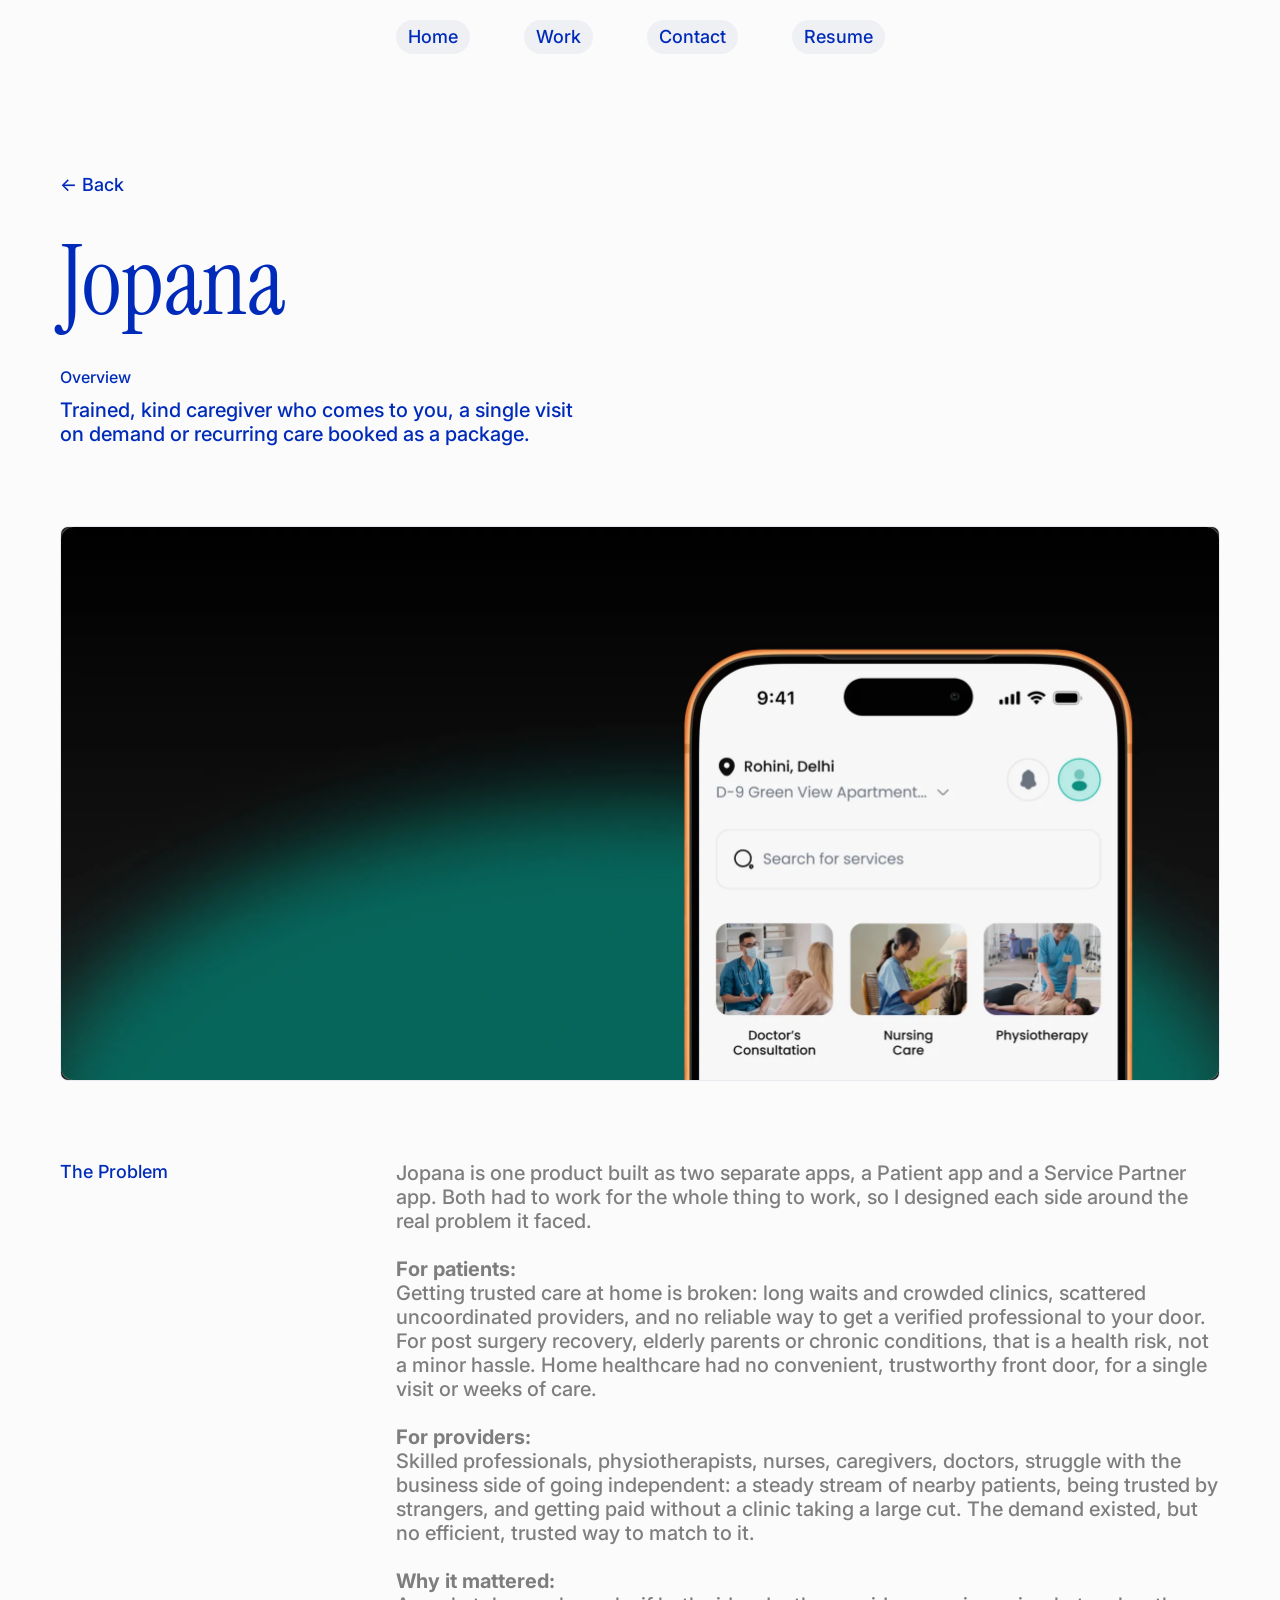
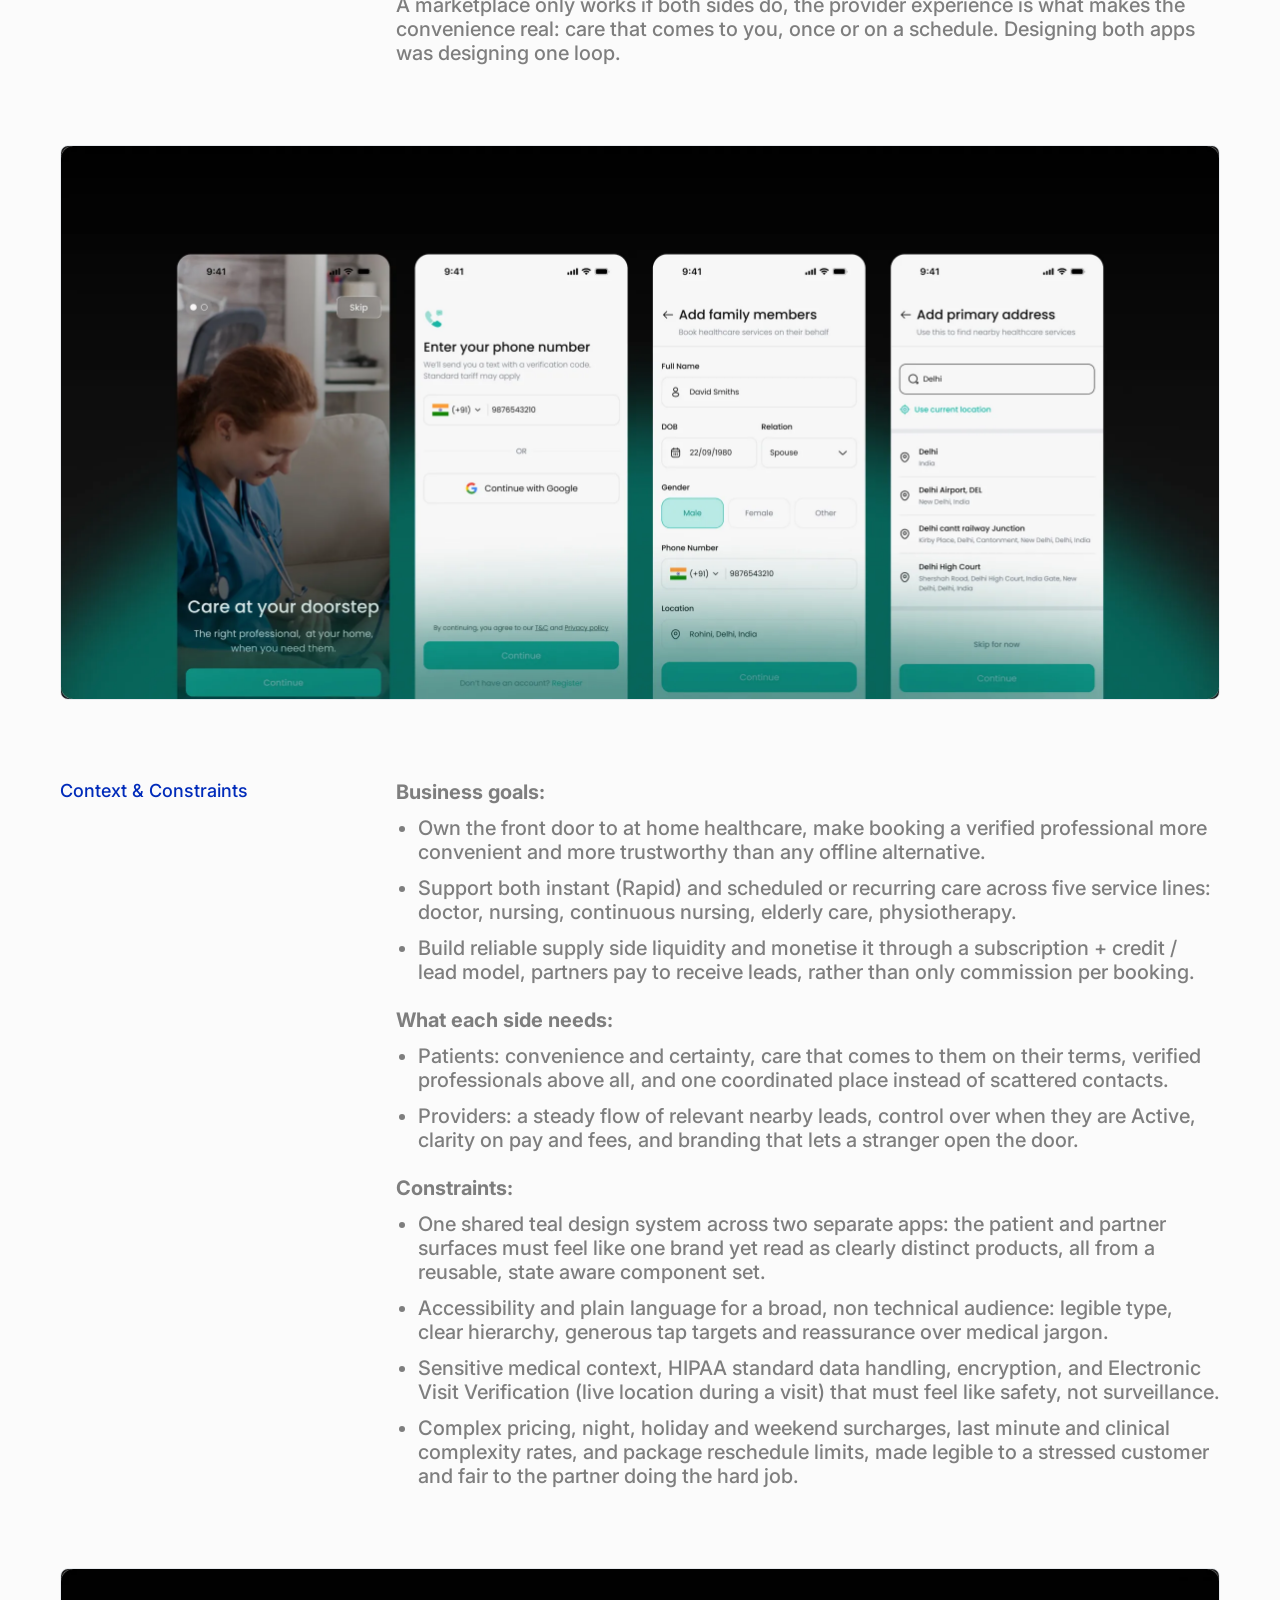
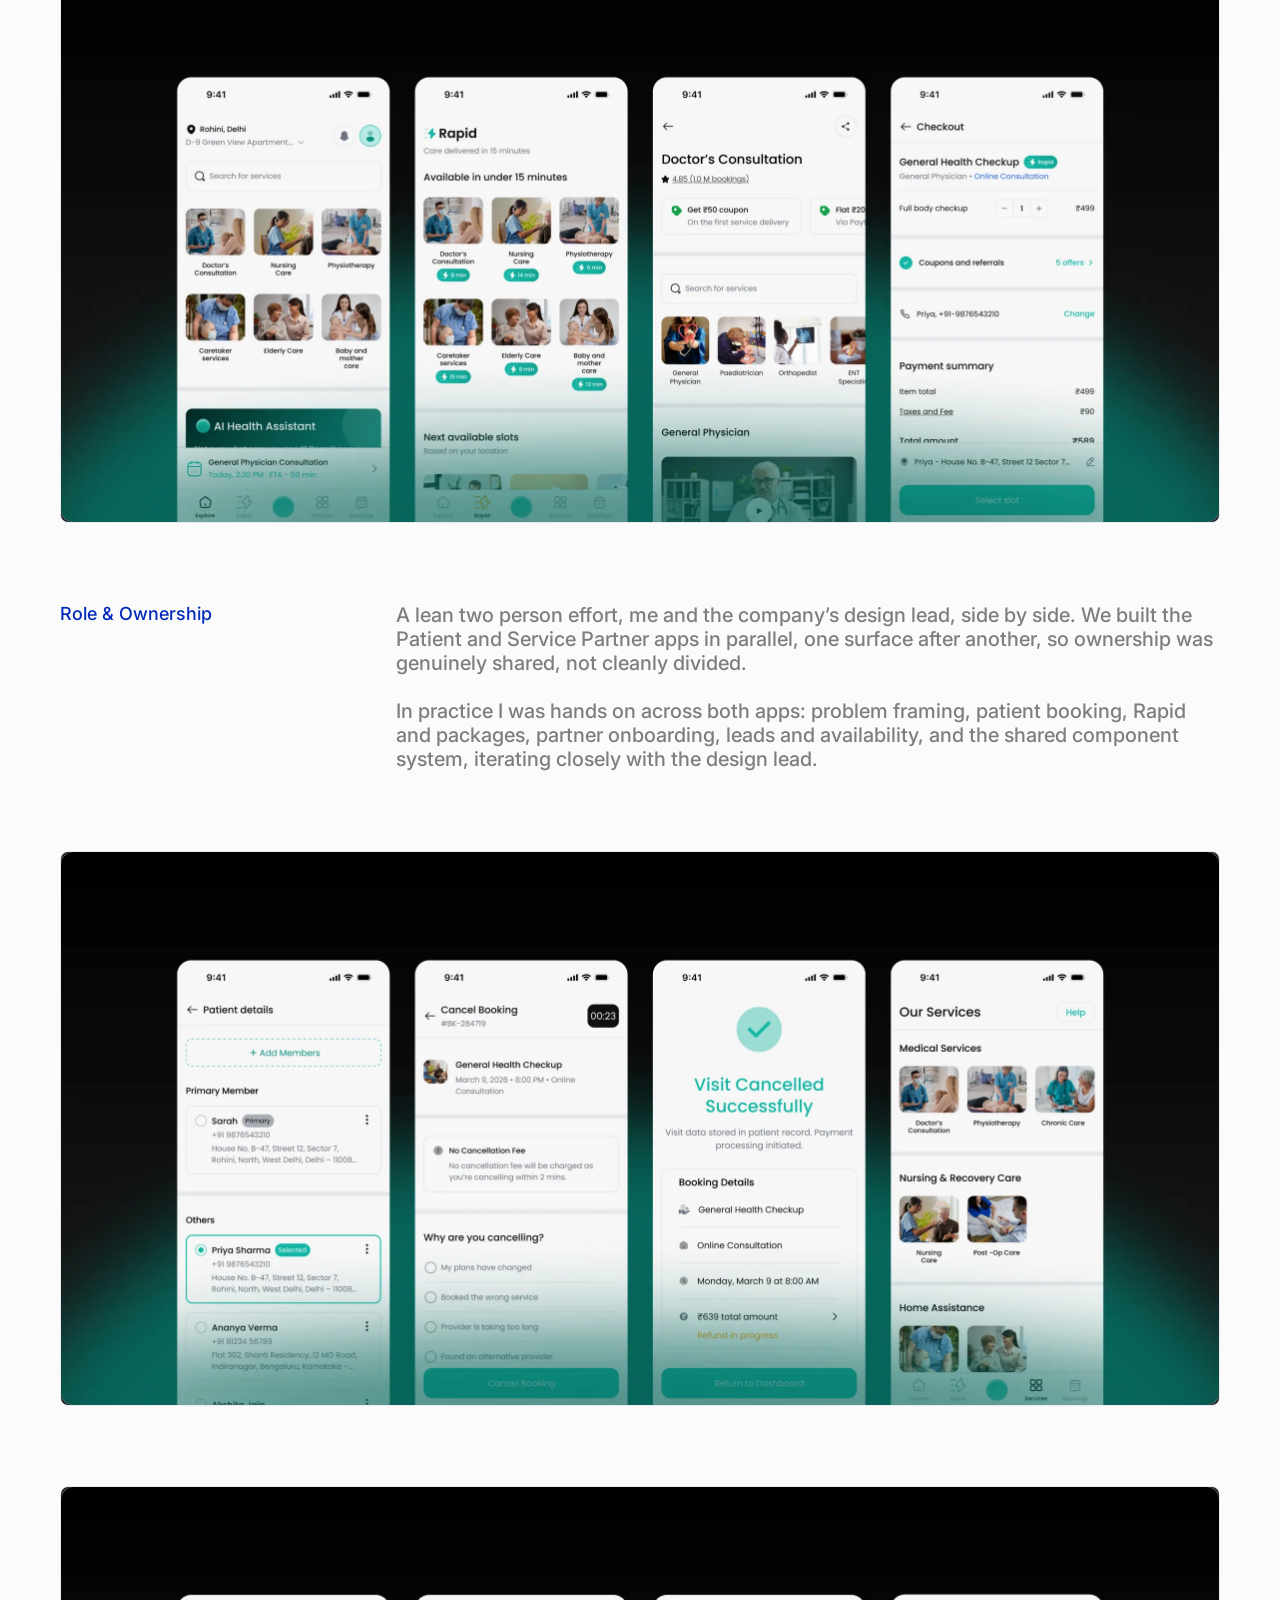
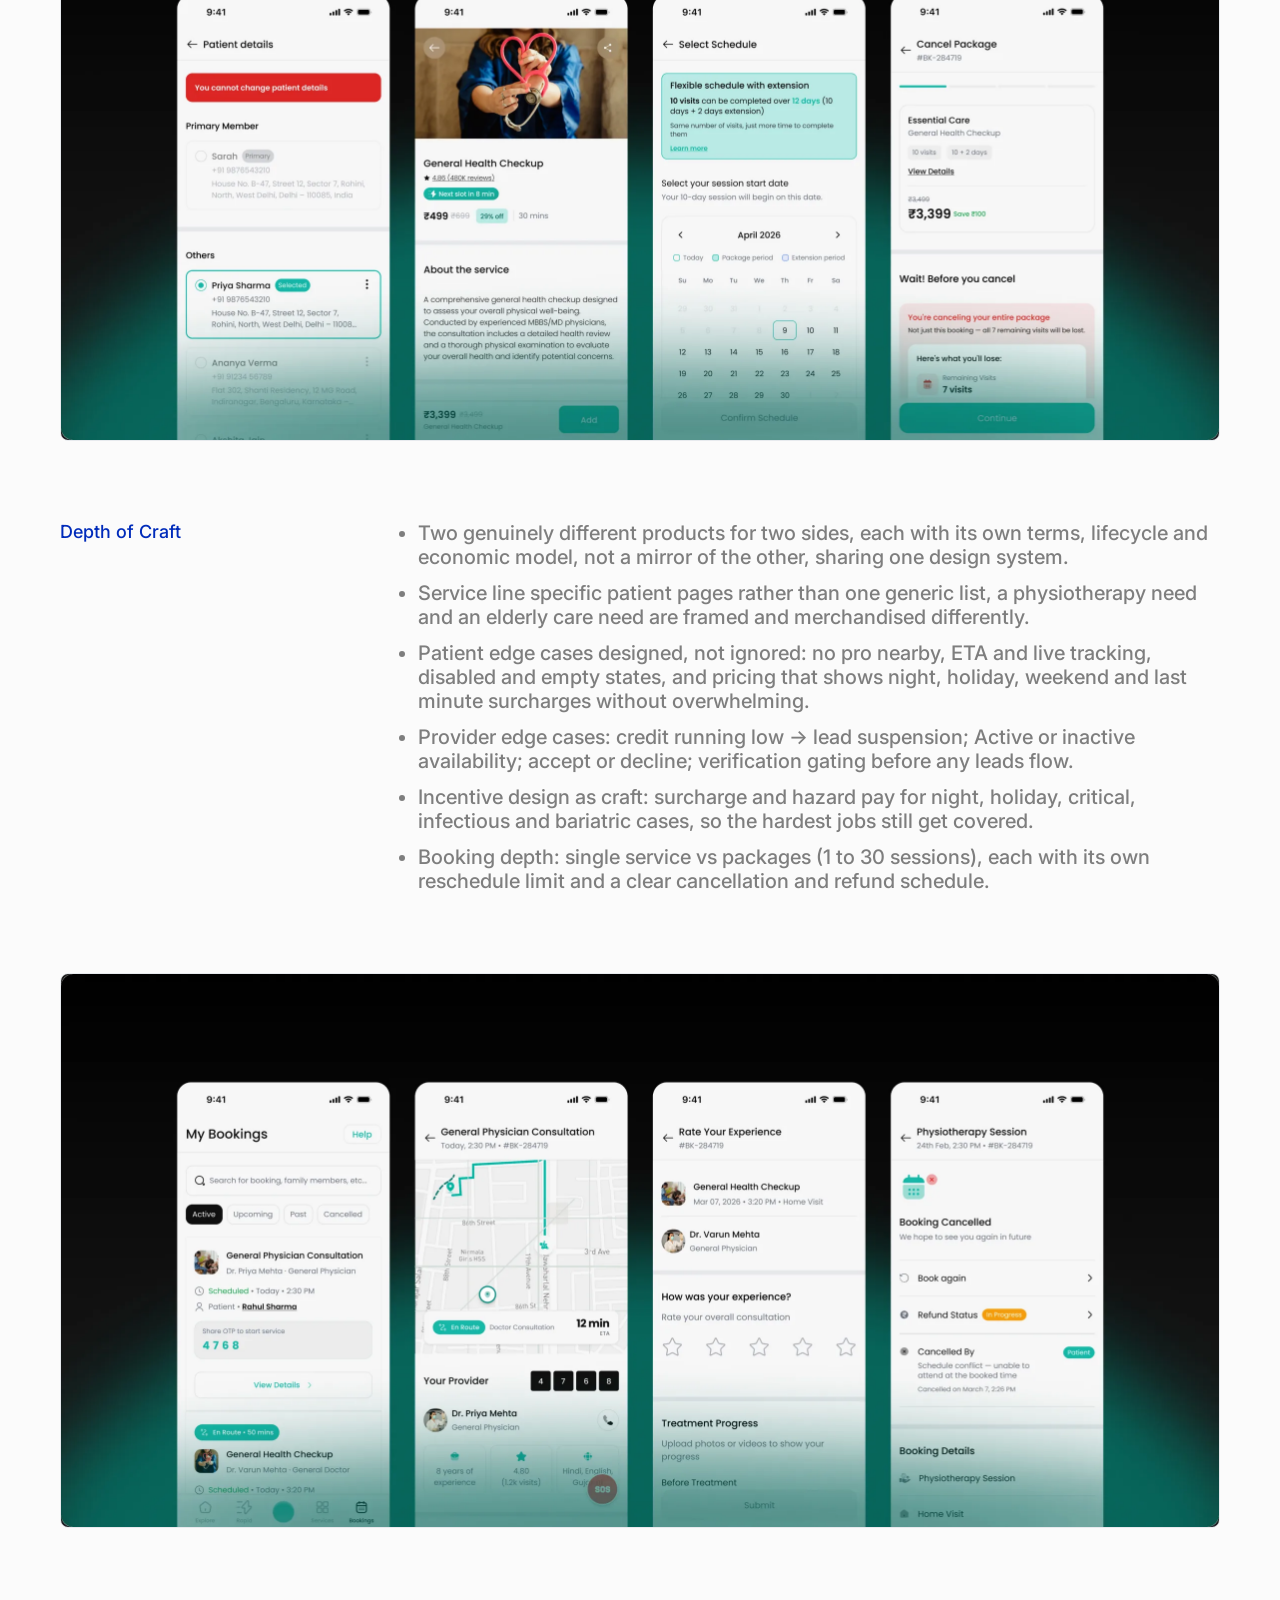
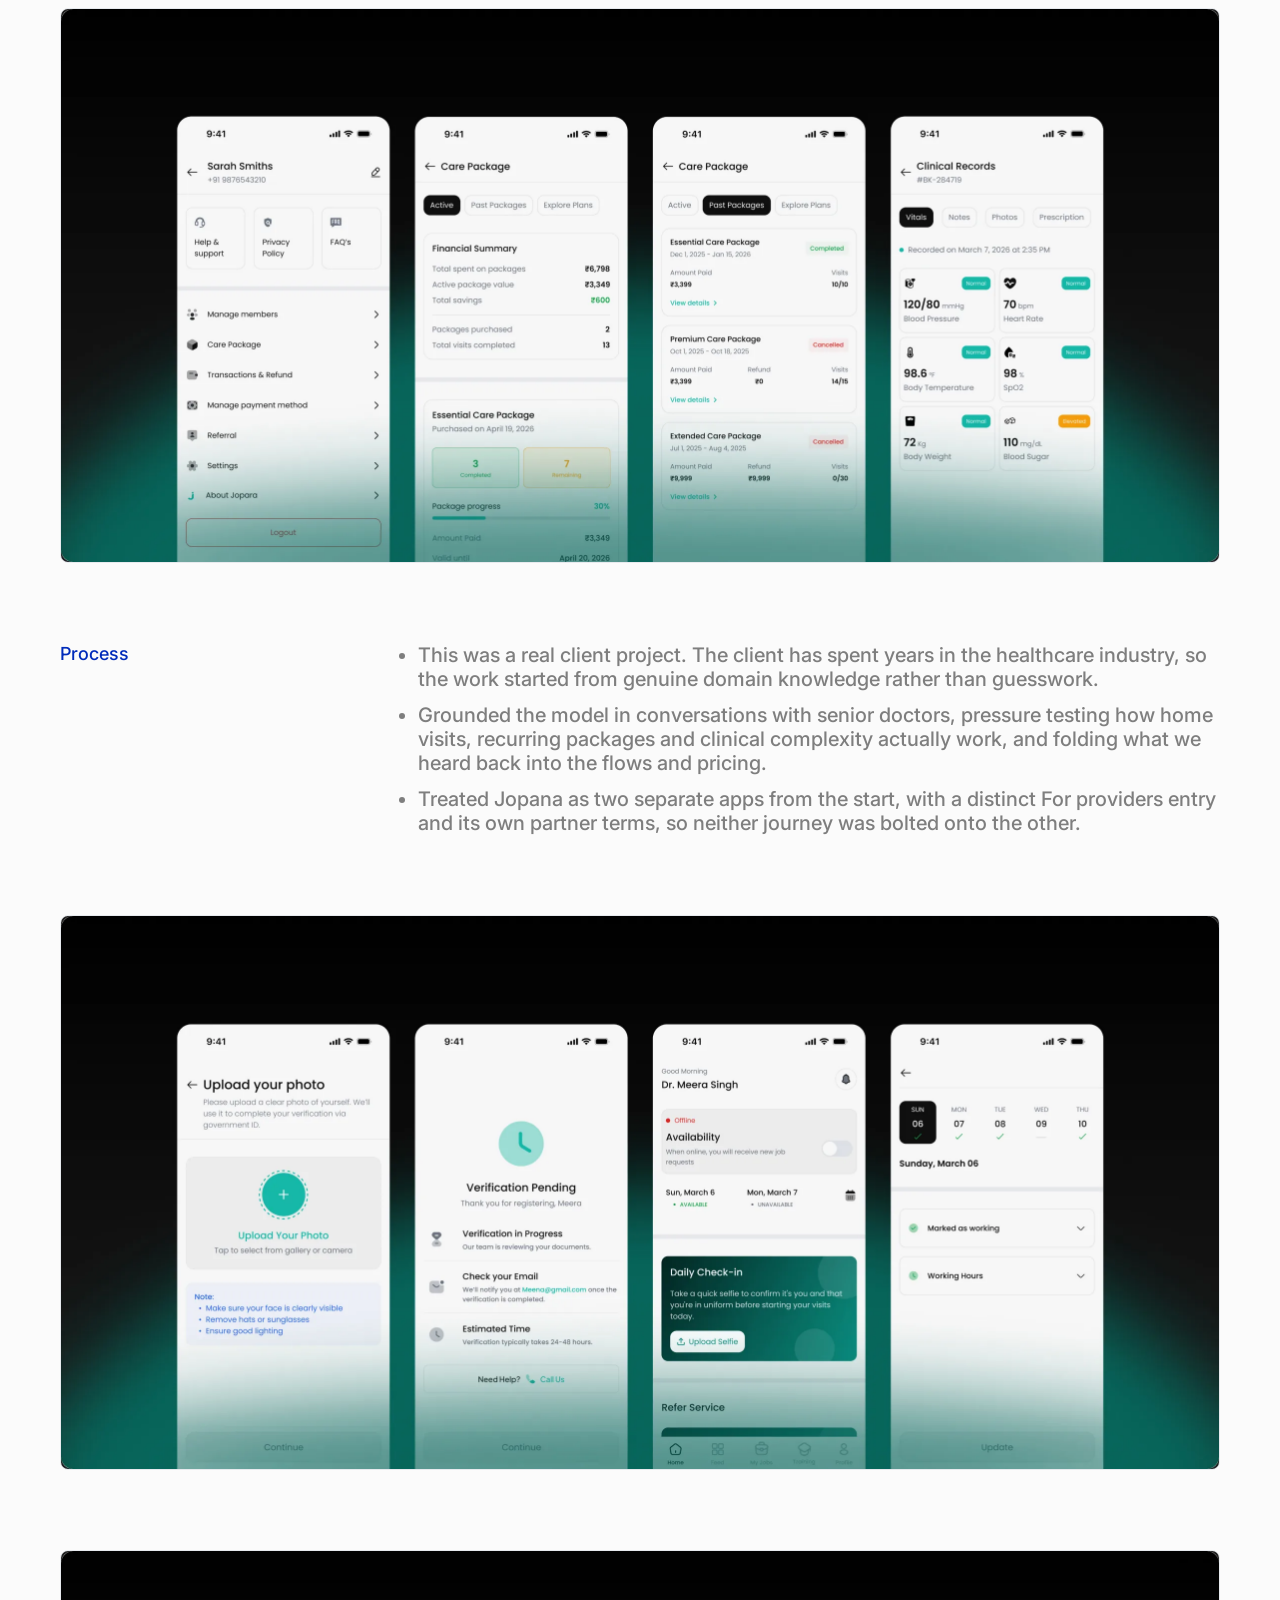
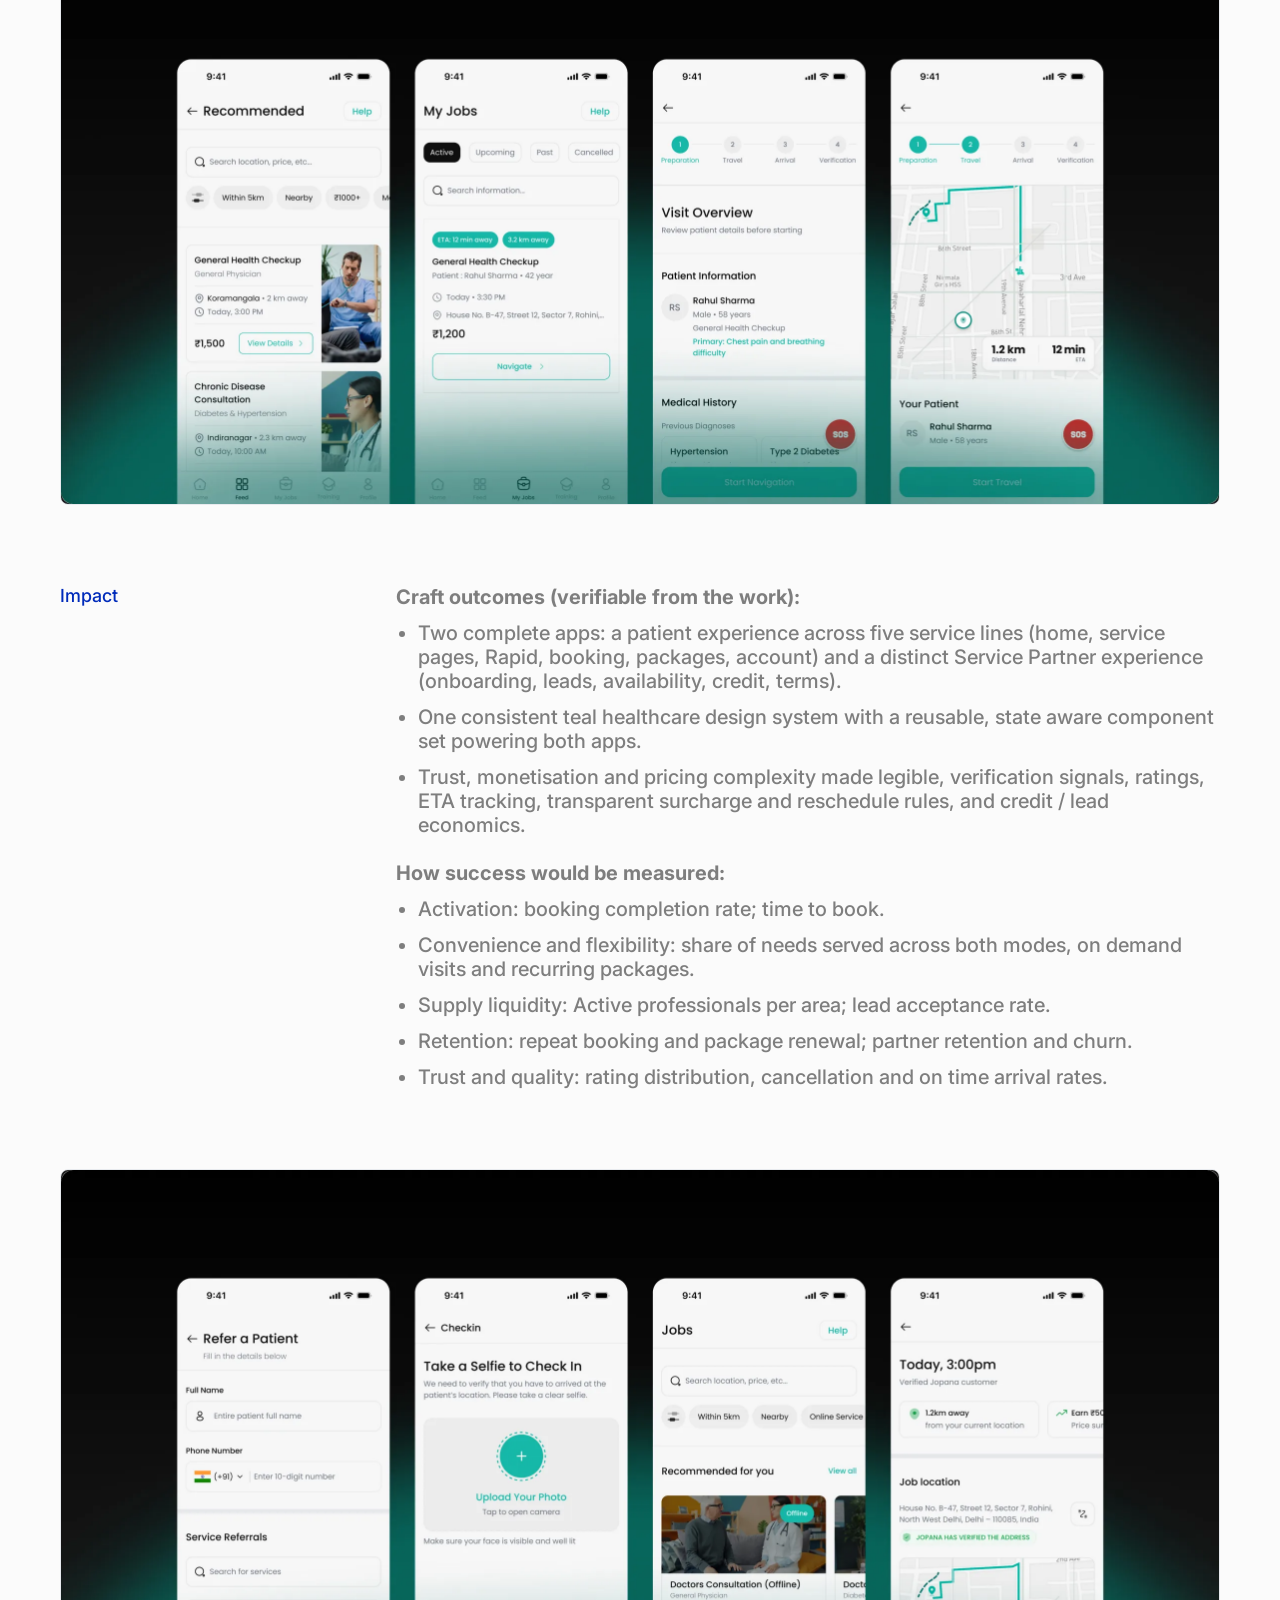
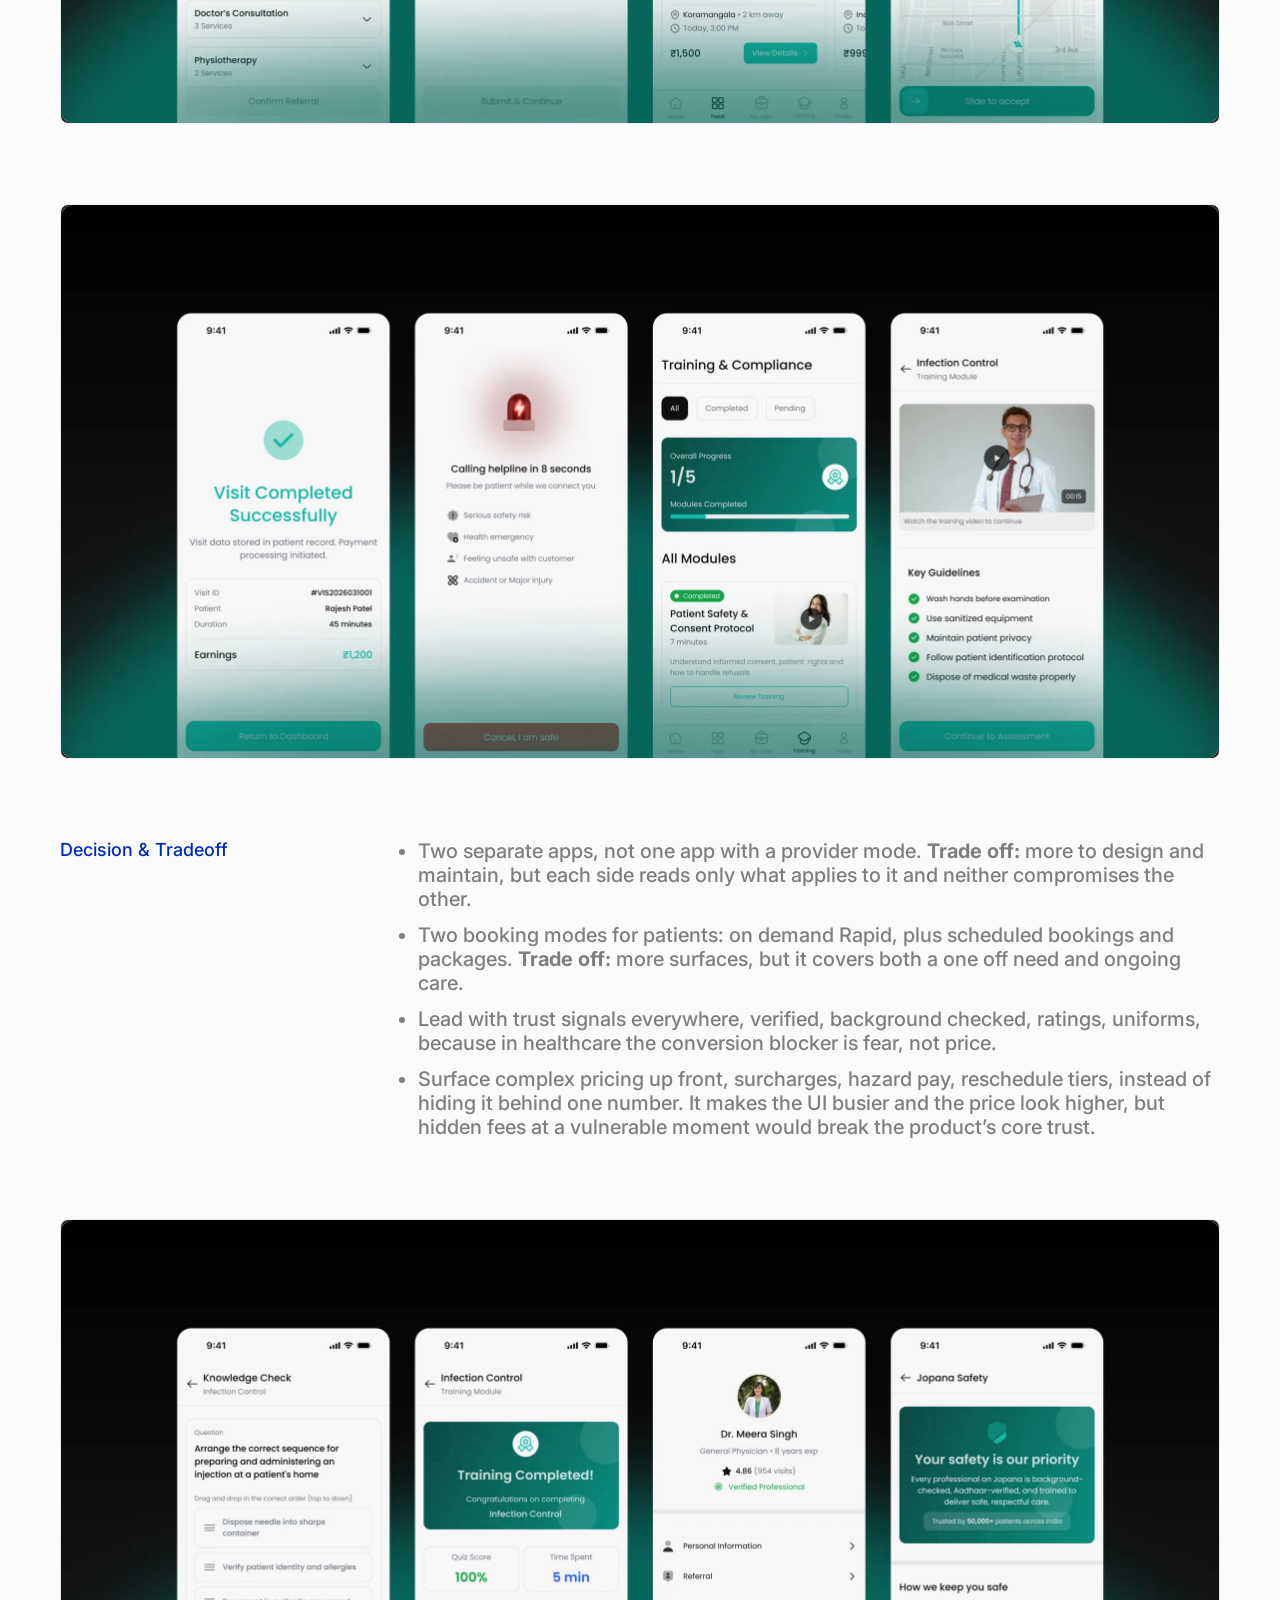
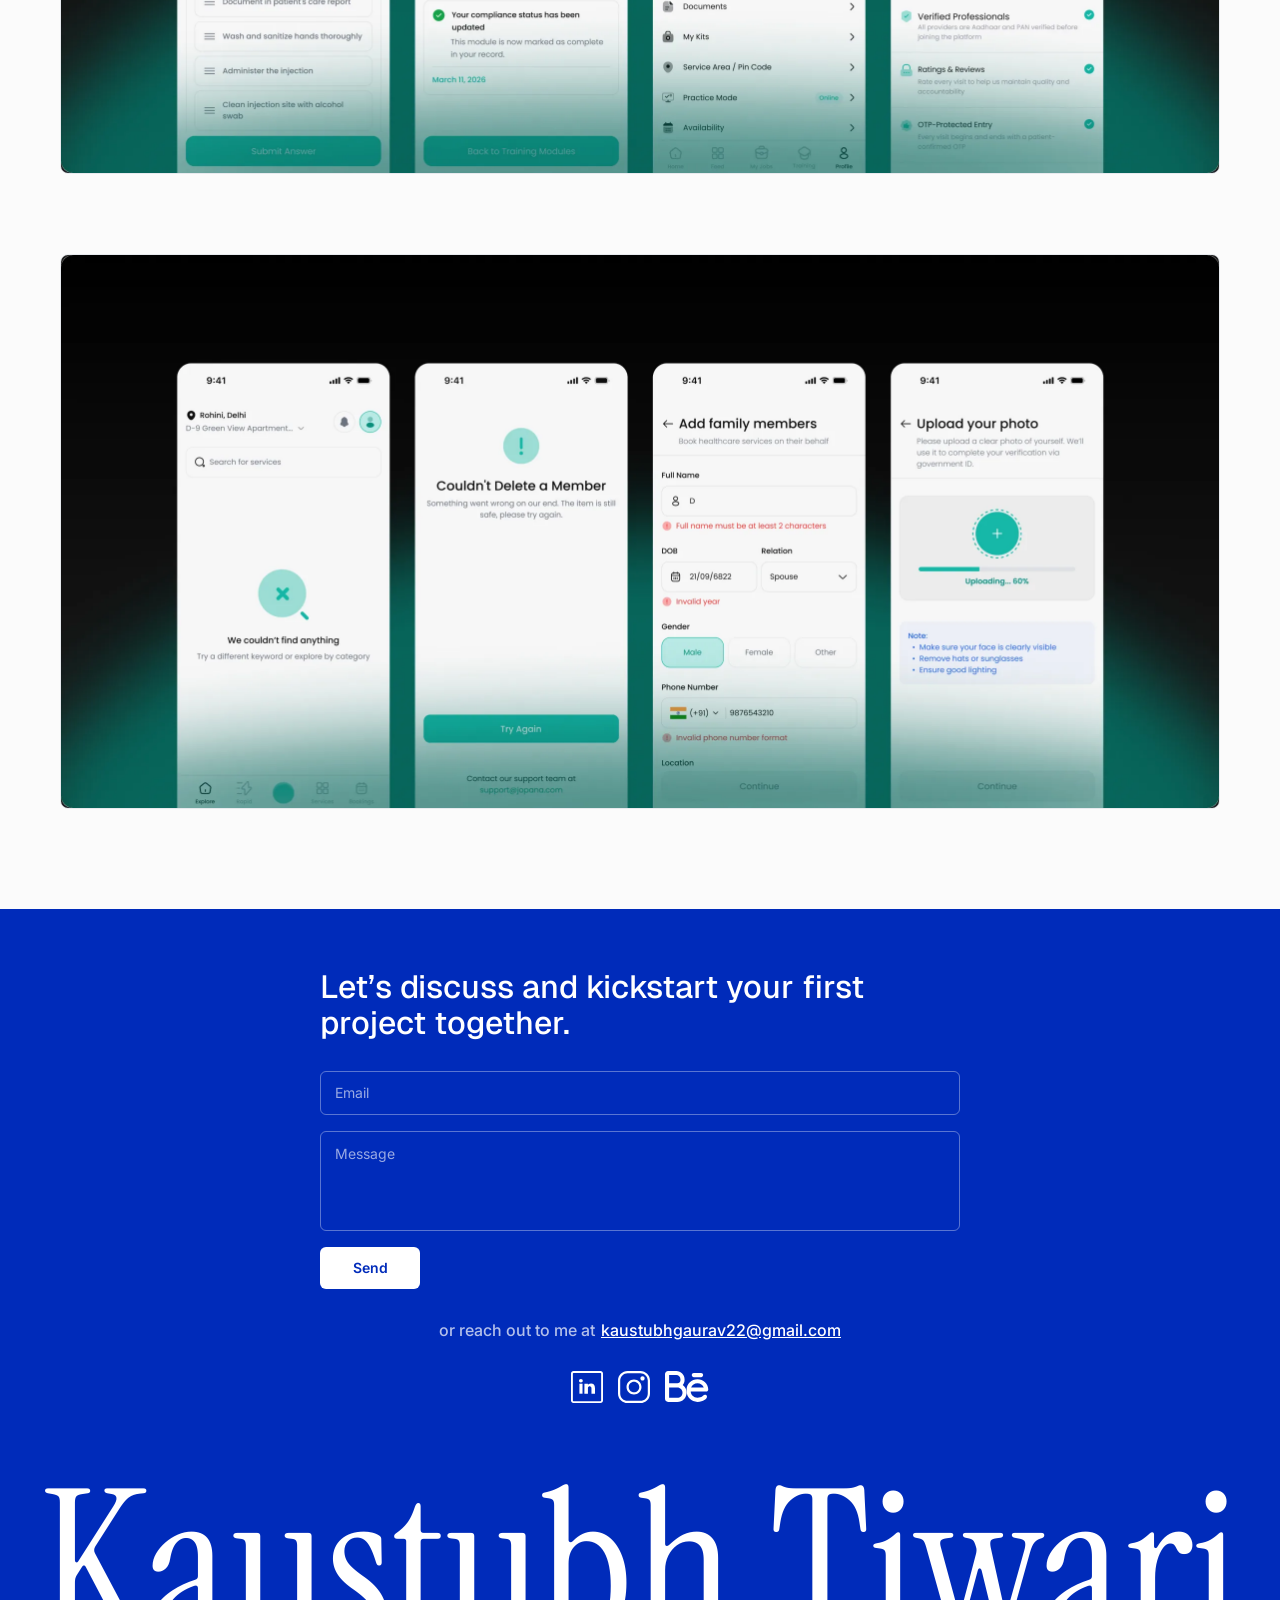
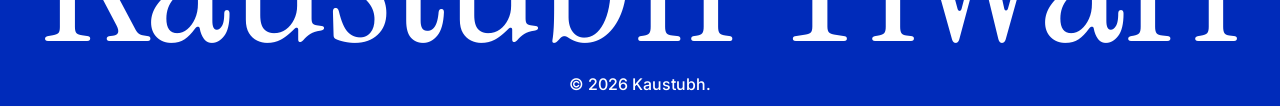
==== commit 89390967: "Add files via upload" ====
--- a/case-jopana.html
+++ b/case-jopana.html
@@ -57,18 +57,24 @@
   <section class="case-section reveal">
     <h2 class="case-head">Context &amp; Constraints</h2>
     <div class="prose">
-      <p><strong>Business goals:</strong></p>
-      <p>Own the front door to at home healthcare, make booking a verified professional more convenient and more trustworthy than any offline alternative.</p>
-      <p>Support both instant (Rapid) and scheduled or recurring care across five service lines: doctor, nursing, continuous nursing, elderly care, physiotherapy.</p>
-      <p>Build reliable supply side liquidity and monetise it through a subscription + credit / lead model, partners pay to receive leads, rather than only commission per booking.</p>
-      <p><strong>What each side needs:</strong></p>
-      <p>Patients: convenience and certainty, care that comes to them on their terms, verified professionals above all, and one coordinated place instead of scattered contacts.</p>
-      <p>Providers: a steady flow of relevant nearby leads, control over when they are Active, clarity on pay and fees, and branding that lets a stranger open the door.</p>
-      <p><strong>Constraints:</strong></p>
-      <p>One shared teal design system across two separate apps: the patient and partner surfaces must feel like one brand yet read as clearly distinct products, all from a reusable, state aware component set.</p>
-      <p>Accessibility and plain language for a broad, non technical audience: legible type, clear hierarchy, generous tap targets and reassurance over medical jargon.</p>
-      <p>Sensitive medical context, HIPAA standard data handling, encryption, and Electronic Visit Verification (live location during a visit) that must feel like safety, not surveillance.</p>
-      <p>Complex pricing, night, holiday and weekend surcharges, last minute and clinical complexity rates, and package reschedule limits, made legible to a stressed customer and fair to the partner doing the hard job.</p>
+      <p class="prose-label"><strong>Business goals:</strong></p>
+      <ul>
+        <li>Own the front door to at home healthcare, make booking a verified professional more convenient and more trustworthy than any offline alternative.</li>
+        <li>Support both instant (Rapid) and scheduled or recurring care across five service lines: doctor, nursing, continuous nursing, elderly care, physiotherapy.</li>
+        <li>Build reliable supply side liquidity and monetise it through a subscription + credit / lead model, partners pay to receive leads, rather than only commission per booking.</li>
+      </ul>
+      <p class="prose-label"><strong>What each side needs:</strong></p>
+      <ul>
+        <li>Patients: convenience and certainty, care that comes to them on their terms, verified professionals above all, and one coordinated place instead of scattered contacts.</li>
+        <li>Providers: a steady flow of relevant nearby leads, control over when they are Active, clarity on pay and fees, and branding that lets a stranger open the door.</li>
+      </ul>
+      <p class="prose-label"><strong>Constraints:</strong></p>
+      <ul>
+        <li>One shared teal design system across two separate apps: the patient and partner surfaces must feel like one brand yet read as clearly distinct products, all from a reusable, state aware component set.</li>
+        <li>Accessibility and plain language for a broad, non technical audience: legible type, clear hierarchy, generous tap targets and reassurance over medical jargon.</li>
+        <li>Sensitive medical context, HIPAA standard data handling, encryption, and Electronic Visit Verification (live location during a visit) that must feel like safety, not surveillance.</li>
+        <li>Complex pricing, night, holiday and weekend surcharges, last minute and clinical complexity rates, and package reschedule limits, made legible to a stressed customer and fair to the partner doing the hard job.</li>
+      </ul>
     </div>
   </section>
 
@@ -88,12 +94,14 @@
   <section class="case-section reveal">
     <h2 class="case-head">Depth of Craft</h2>
     <div class="prose">
-      <p>Two genuinely different products for two sides, each with its own terms, lifecycle and economic model, not a mirror of the other, sharing one design system.</p>
-      <p>Service line specific patient pages rather than one generic list, a physiotherapy need and an elderly care need are framed and merchandised differently.</p>
-      <p>Patient edge cases designed, not ignored: no pro nearby, ETA and live tracking, disabled and empty states, and pricing that shows night, holiday, weekend and last minute surcharges without overwhelming.</p>
-      <p>Provider edge cases: credit running low &rarr; lead suspension; Active or inactive availability; accept or decline; verification gating before any leads flow.</p>
-      <p>Incentive design as craft: surcharge and hazard pay for night, holiday, critical, infectious and bariatric cases, so the hardest jobs still get covered.</p>
-      <p>Booking depth: single service vs packages (1 to 30 sessions), each with its own reschedule limit and a clear cancellation and refund schedule.</p>
+      <ul>
+        <li>Two genuinely different products for two sides, each with its own terms, lifecycle and economic model, not a mirror of the other, sharing one design system.</li>
+        <li>Service line specific patient pages rather than one generic list, a physiotherapy need and an elderly care need are framed and merchandised differently.</li>
+        <li>Patient edge cases designed, not ignored: no pro nearby, ETA and live tracking, disabled and empty states, and pricing that shows night, holiday, weekend and last minute surcharges without overwhelming.</li>
+        <li>Provider edge cases: credit running low → lead suspension; Active or inactive availability; accept or decline; verification gating before any leads flow.</li>
+        <li>Incentive design as craft: surcharge and hazard pay for night, holiday, critical, infectious and bariatric cases, so the hardest jobs still get covered.</li>
+        <li>Booking depth: single service vs packages (1 to 30 sessions), each with its own reschedule limit and a clear cancellation and refund schedule.</li>
+      </ul>
     </div>
   </section>
 
@@ -103,9 +111,11 @@
   <section class="case-section reveal">
     <h2 class="case-head">Process</h2>
     <div class="prose">
-      <p>This was a real client project. The client has spent years in the healthcare industry, so the work started from genuine domain knowledge rather than guesswork.</p>
-      <p>Grounded the model in conversations with senior doctors, pressure testing how home visits, recurring packages and clinical complexity actually work, and folding what we heard back into the flows and pricing.</p>
-      <p>Treated Jopana as two separate apps from the start, with a distinct For providers entry and its own partner terms, so neither journey was bolted onto the other.</p>
+      <ul>
+        <li>This was a real client project. The client has spent years in the healthcare industry, so the work started from genuine domain knowledge rather than guesswork.</li>
+        <li>Grounded the model in conversations with senior doctors, pressure testing how home visits, recurring packages and clinical complexity actually work, and folding what we heard back into the flows and pricing.</li>
+        <li>Treated Jopana as two separate apps from the start, with a distinct For providers entry and its own partner terms, so neither journey was bolted onto the other.</li>
+      </ul>
     </div>
   </section>
 
@@ -115,16 +125,20 @@
   <section class="case-section reveal">
     <h2 class="case-head">Impact</h2>
     <div class="prose">
-      <p><strong>Craft outcomes (verifiable from the work):</strong></p>
-      <p>Two complete apps: a patient experience across five service lines (home, service pages, Rapid, booking, packages, account) and a distinct Service Partner experience (onboarding, leads, availability, credit, terms).</p>
-      <p>One consistent teal healthcare design system with a reusable, state aware component set powering both apps.</p>
-      <p>Trust, monetisation and pricing complexity made legible, verification signals, ratings, ETA tracking, transparent surcharge and reschedule rules, and credit / lead economics.</p>
-      <p><strong>How success would be measured:</strong></p>
-      <p>Activation: booking completion rate; time to book.</p>
-      <p>Convenience and flexibility: share of needs served across both modes, on demand visits and recurring packages.</p>
-      <p>Supply liquidity: Active professionals per area; lead acceptance rate.</p>
-      <p>Retention: repeat booking and package renewal; partner retention and churn.</p>
-      <p>Trust and quality: rating distribution, cancellation and on time arrival rates.</p>
+      <p class="prose-label"><strong>Craft outcomes (verifiable from the work):</strong></p>
+      <ul>
+        <li>Two complete apps: a patient experience across five service lines (home, service pages, Rapid, booking, packages, account) and a distinct Service Partner experience (onboarding, leads, availability, credit, terms).</li>
+        <li>One consistent teal healthcare design system with a reusable, state aware component set powering both apps.</li>
+        <li>Trust, monetisation and pricing complexity made legible, verification signals, ratings, ETA tracking, transparent surcharge and reschedule rules, and credit / lead economics.</li>
+      </ul>
+      <p class="prose-label"><strong>How success would be measured:</strong></p>
+      <ul>
+        <li>Activation: booking completion rate; time to book.</li>
+        <li>Convenience and flexibility: share of needs served across both modes, on demand visits and recurring packages.</li>
+        <li>Supply liquidity: Active professionals per area; lead acceptance rate.</li>
+        <li>Retention: repeat booking and package renewal; partner retention and churn.</li>
+        <li>Trust and quality: rating distribution, cancellation and on time arrival rates.</li>
+      </ul>
     </div>
   </section>
 
@@ -134,10 +148,12 @@
   <section class="case-section reveal">
     <h2 class="case-head">Decision &amp; Tradeoff</h2>
     <div class="prose">
-      <p>Two separate apps, not one app with a provider mode. Trade off: more to design and maintain, but each side reads only what applies to it and neither compromises the other.</p>
-      <p>Two booking modes for patients: on demand Rapid, plus scheduled bookings and packages. Trade off: more surfaces, but it covers both a one off need and ongoing care.</p>
-      <p>Lead with trust signals everywhere, verified, background checked, ratings, uniforms, because in healthcare the conversion blocker is fear, not price.</p>
-      <p>Surface complex pricing up front, surcharges, hazard pay, reschedule tiers, instead of hiding it behind one number. It makes the UI busier and the price look higher, but hidden fees at a vulnerable moment would break the product&rsquo;s core trust.</p>
+      <ul>
+        <li>Two separate apps, not one app with a provider mode. <strong>Trade off:</strong> more to design and maintain, but each side reads only what applies to it and neither compromises the other.</li>
+        <li>Two booking modes for patients: on demand Rapid, plus scheduled bookings and packages. <strong>Trade off:</strong> more surfaces, but it covers both a one off need and ongoing care.</li>
+        <li>Lead with trust signals everywhere, verified, background checked, ratings, uniforms, because in healthcare the conversion blocker is fear, not price.</li>
+        <li>Surface complex pricing up front, surcharges, hazard pay, reschedule tiers, instead of hiding it behind one number. It makes the UI busier and the price look higher, but hidden fees at a vulnerable moment would break the product’s core trust.</li>
+      </ul>
     </div>
   </section>
 
--- a/styles.css
+++ b/styles.css
@@ -8,7 +8,7 @@
   --grey: #7e7e7e;
   --border: #e7eaee;
   --col: 640px;
-  --media-radius: 8px;
+  --media-radius: 24px; /* matches the card image radius in the Figma file */
 }
 
 *, *::before, *::after { box-sizing: border-box; }
@@ -174,6 +174,10 @@
 .prose { flex: 1; display: flex; flex-direction: column; gap: 24px; }
 .prose p { margin: 0; font-size: 20px; line-height: 24px; color: var(--grey); }
 .prose strong { font-weight: 700; }
+.prose ul { margin: 0; padding-left: 22px; display: flex; flex-direction: column; gap: 12px; }
+.prose li { font-size: 20px; line-height: 24px; color: var(--grey); }
+/* a label heading sits tight to the list it introduces */
+.prose-label + ul { margin-top: -12px; }
 
 /* ---------- reveal on scroll ---------- */
 .reveal {
@@ -210,7 +214,7 @@
 
 /* ---------- most replayed ---------- */
 .replayed { display: flex; flex-direction: column; gap: 28px; }
-.replayed-label { font-size: 15px; line-height: 18px; padding: 6px 0 6px 6px; }
+.replayed-label { font-size: 15px; line-height: 18px; padding: 6px 0 6px 6px; color: var(--grey); }
 /* Spotify compact embed — 80px is the short player, matching the reference's 81px bar */
 .track {
   display: block;
@@ -344,7 +348,9 @@
   .case-section { flex-direction: column; gap: 16px; }
   .case-head { width: auto; }
   .prose { gap: 16px; }
-  .prose p { font-size: 16px; line-height: 19.2px; }
+  .prose p, .prose li { font-size: 16px; line-height: 19.2px; }
+  .prose ul { gap: 10px; }
+  .prose-label + ul { margin-top: -6px; }
   .back { font-size: 16px; }
 
   .lead { font-size: 12px; line-height: 15px; }
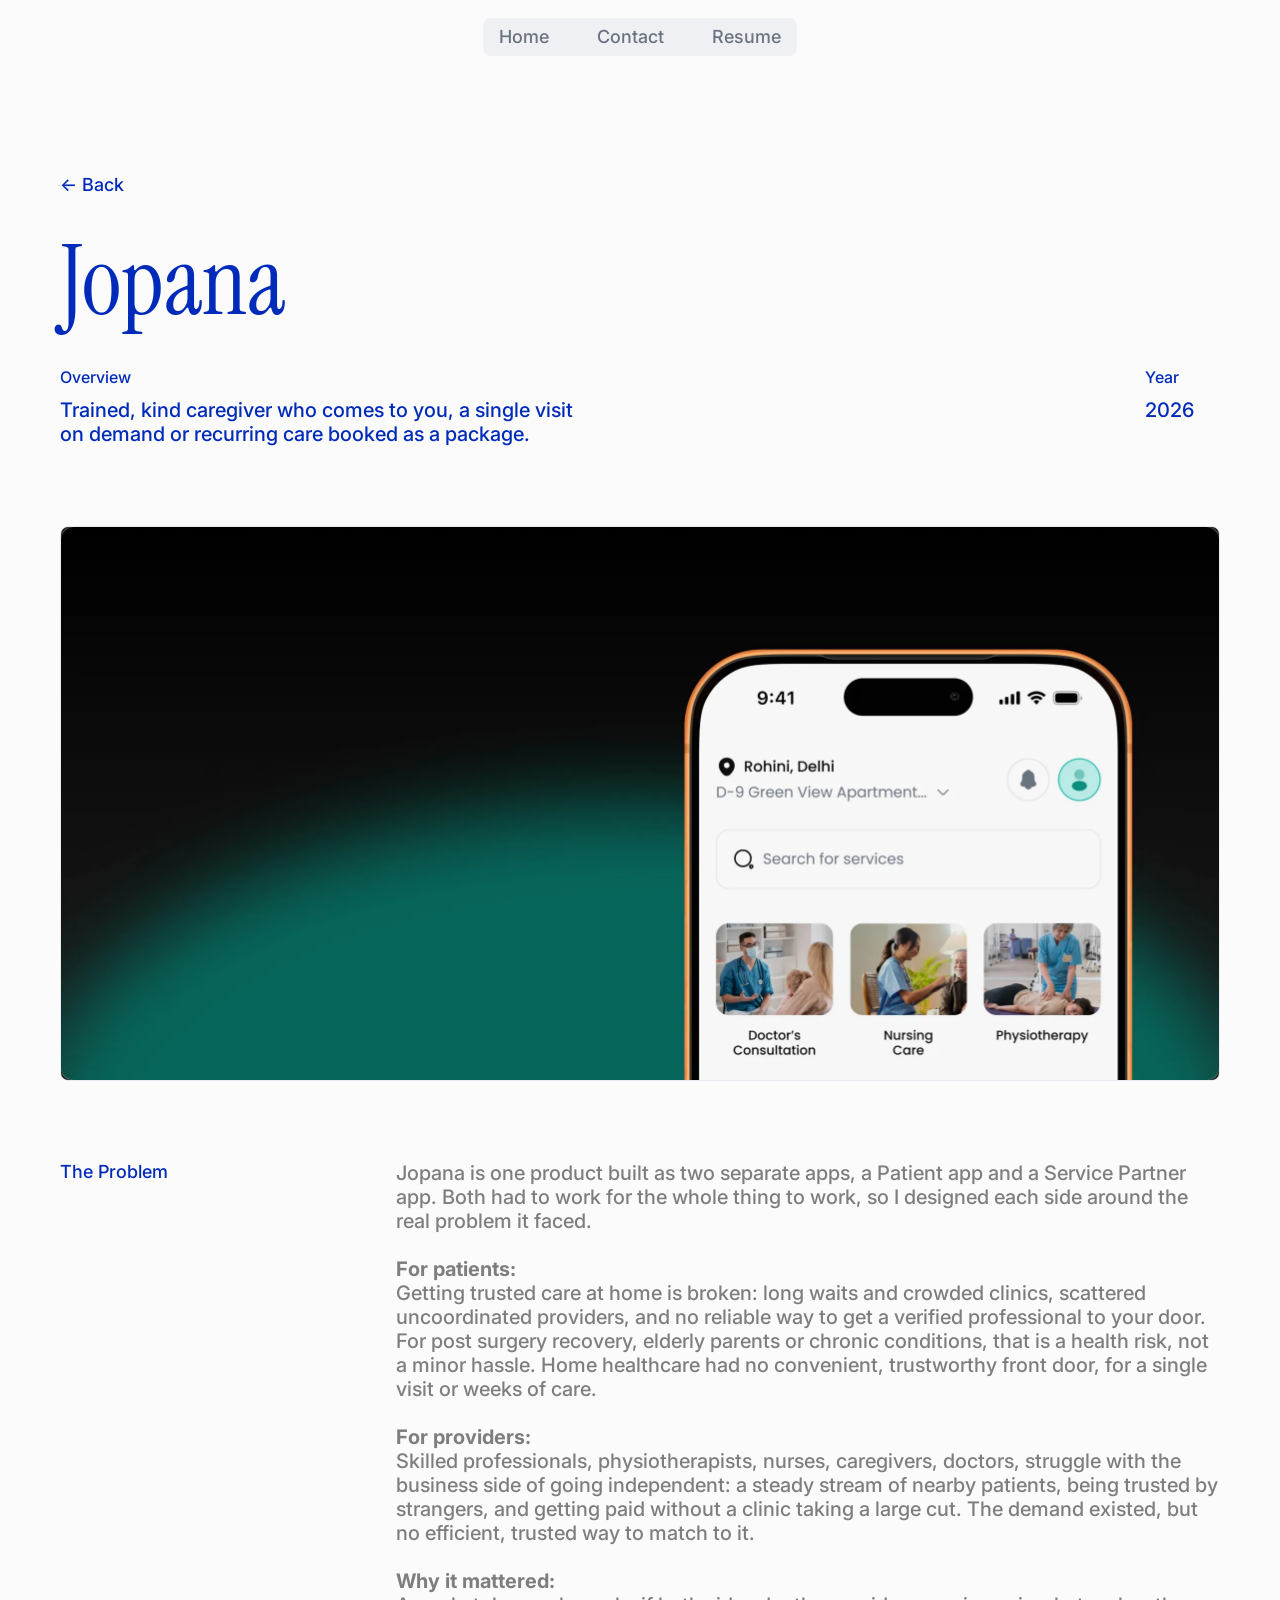
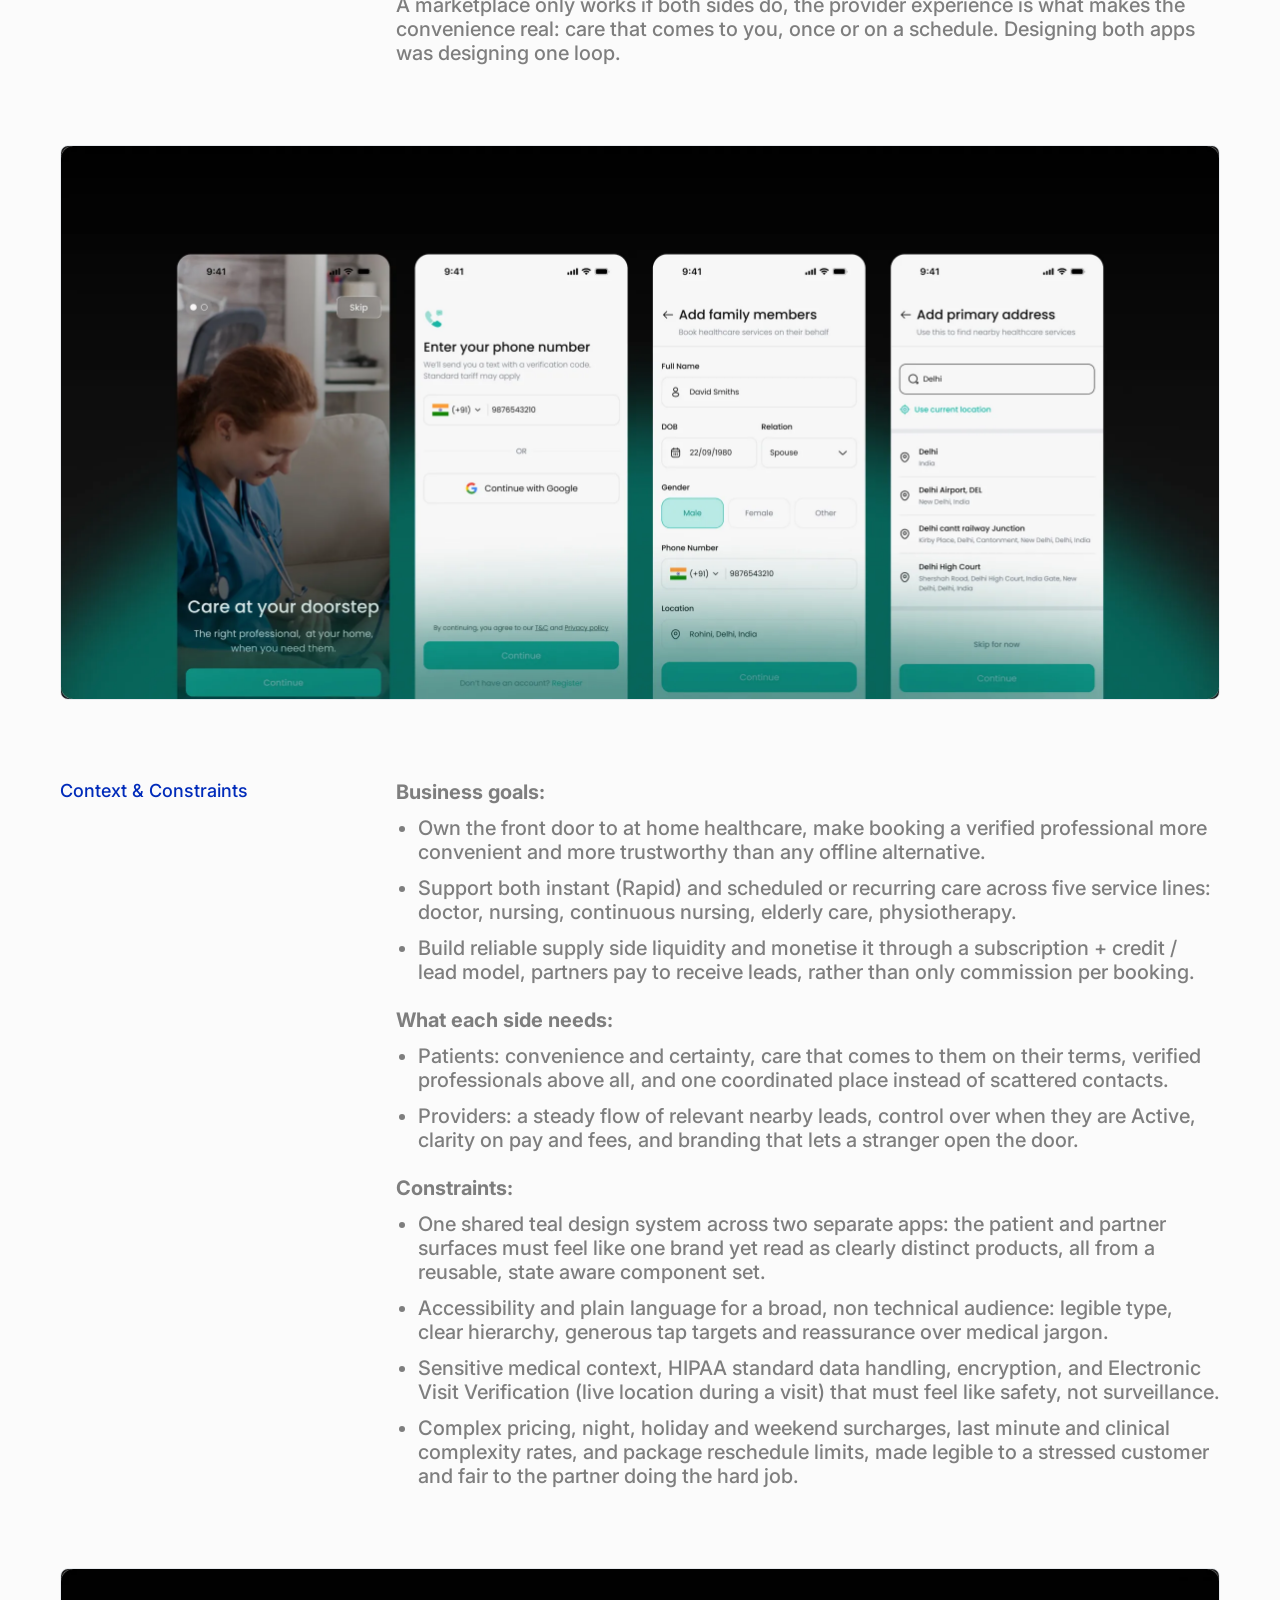
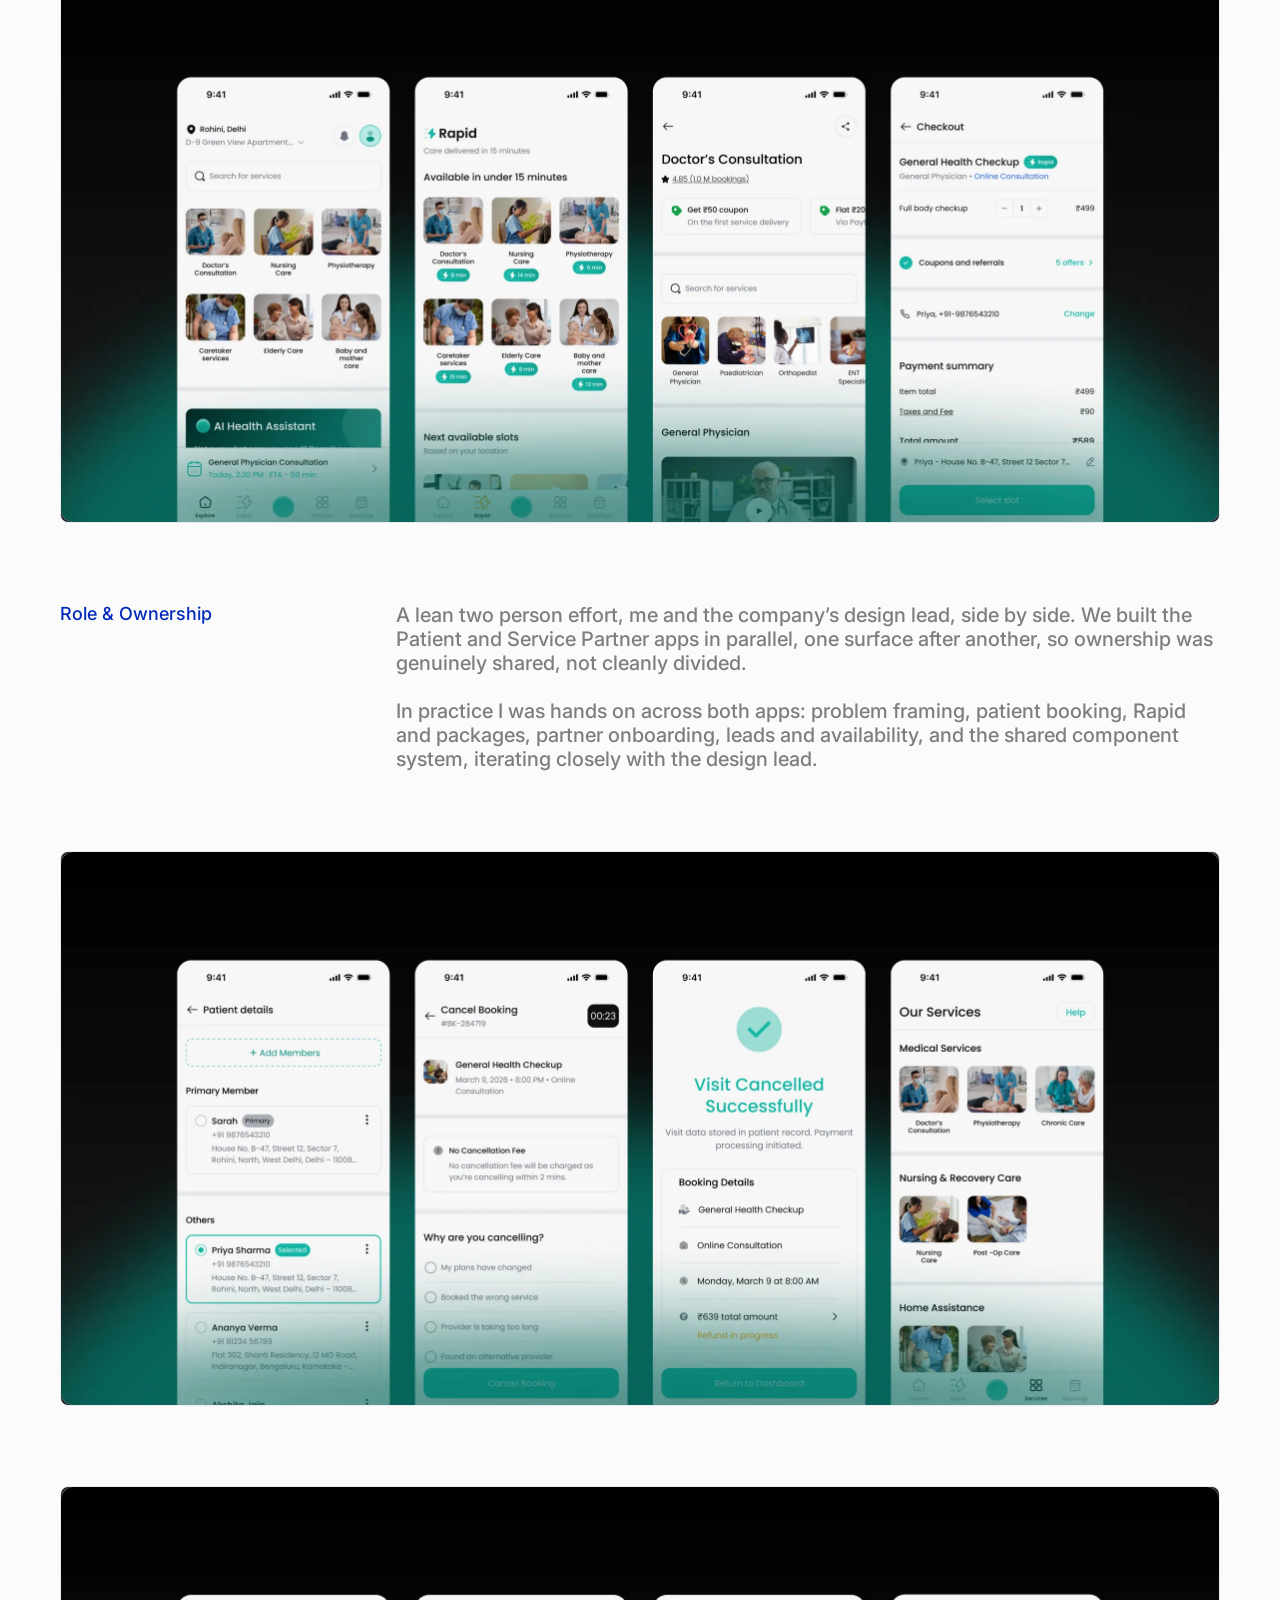
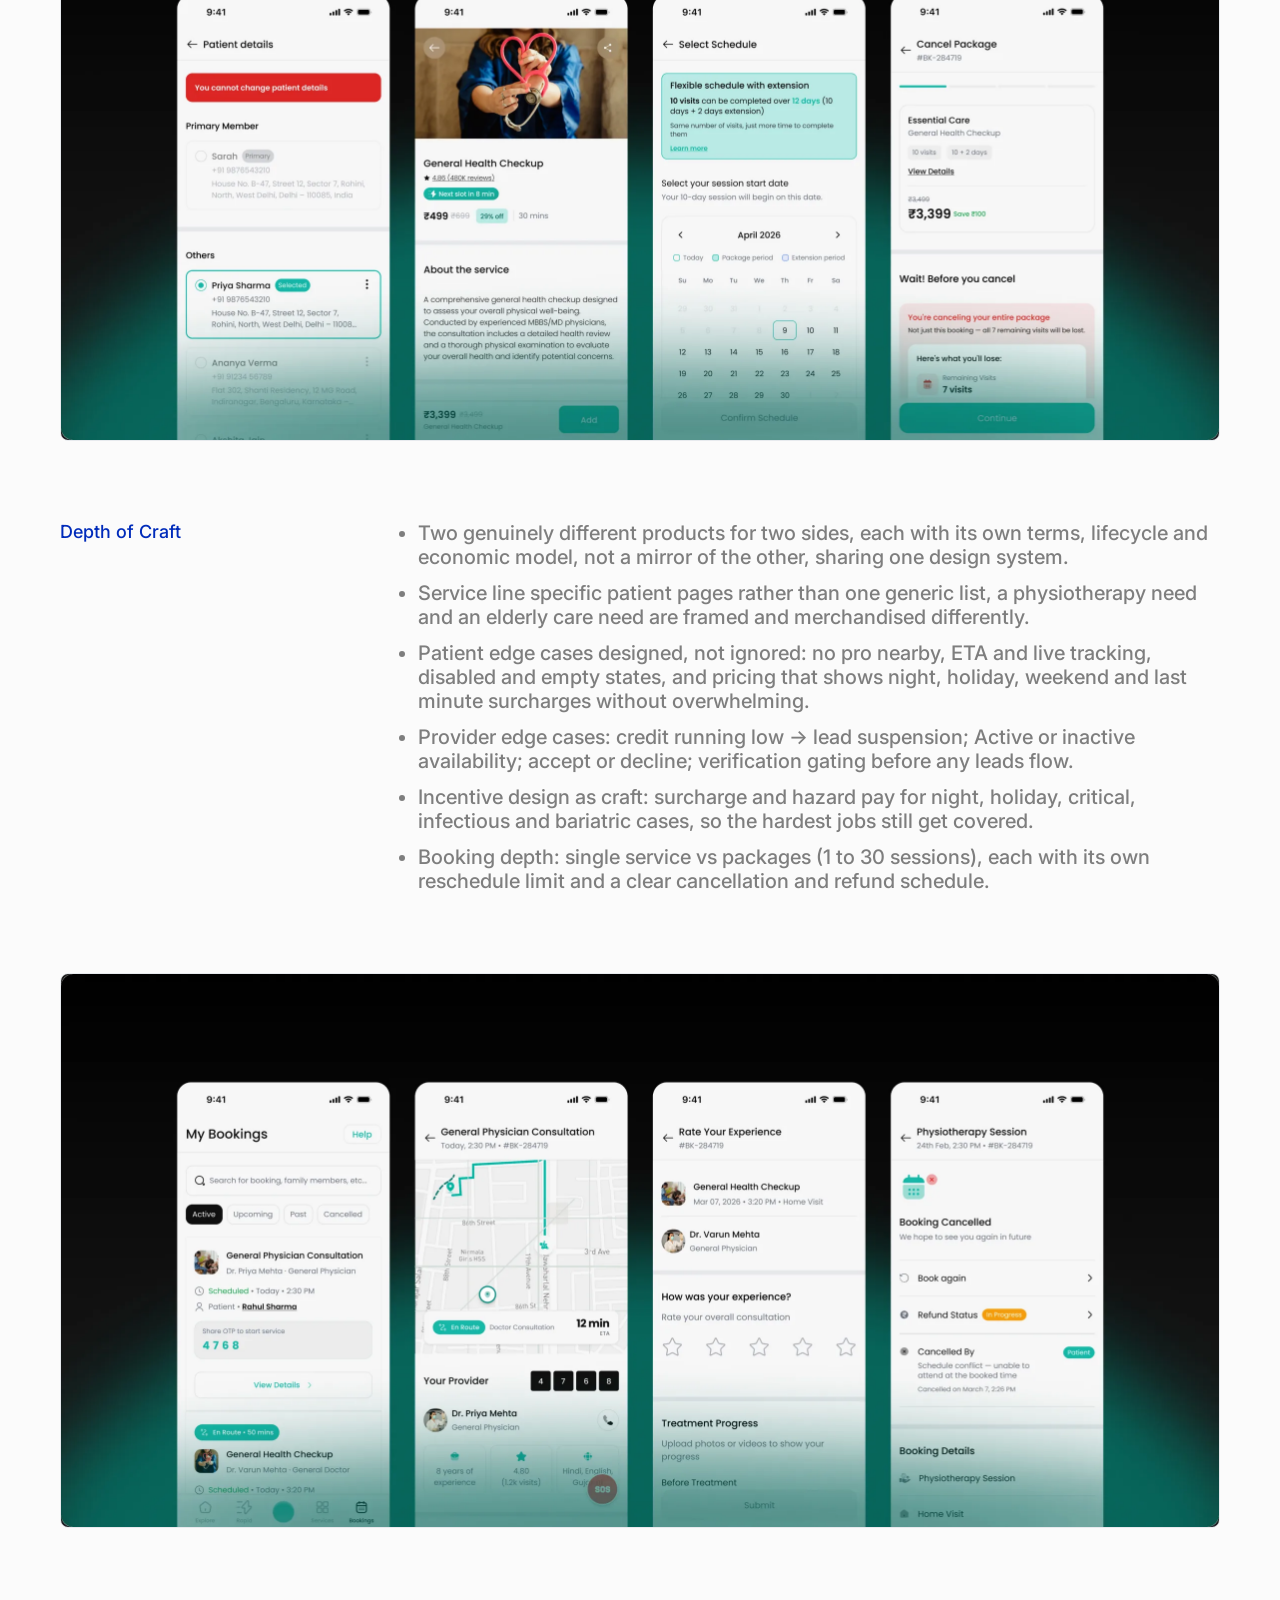
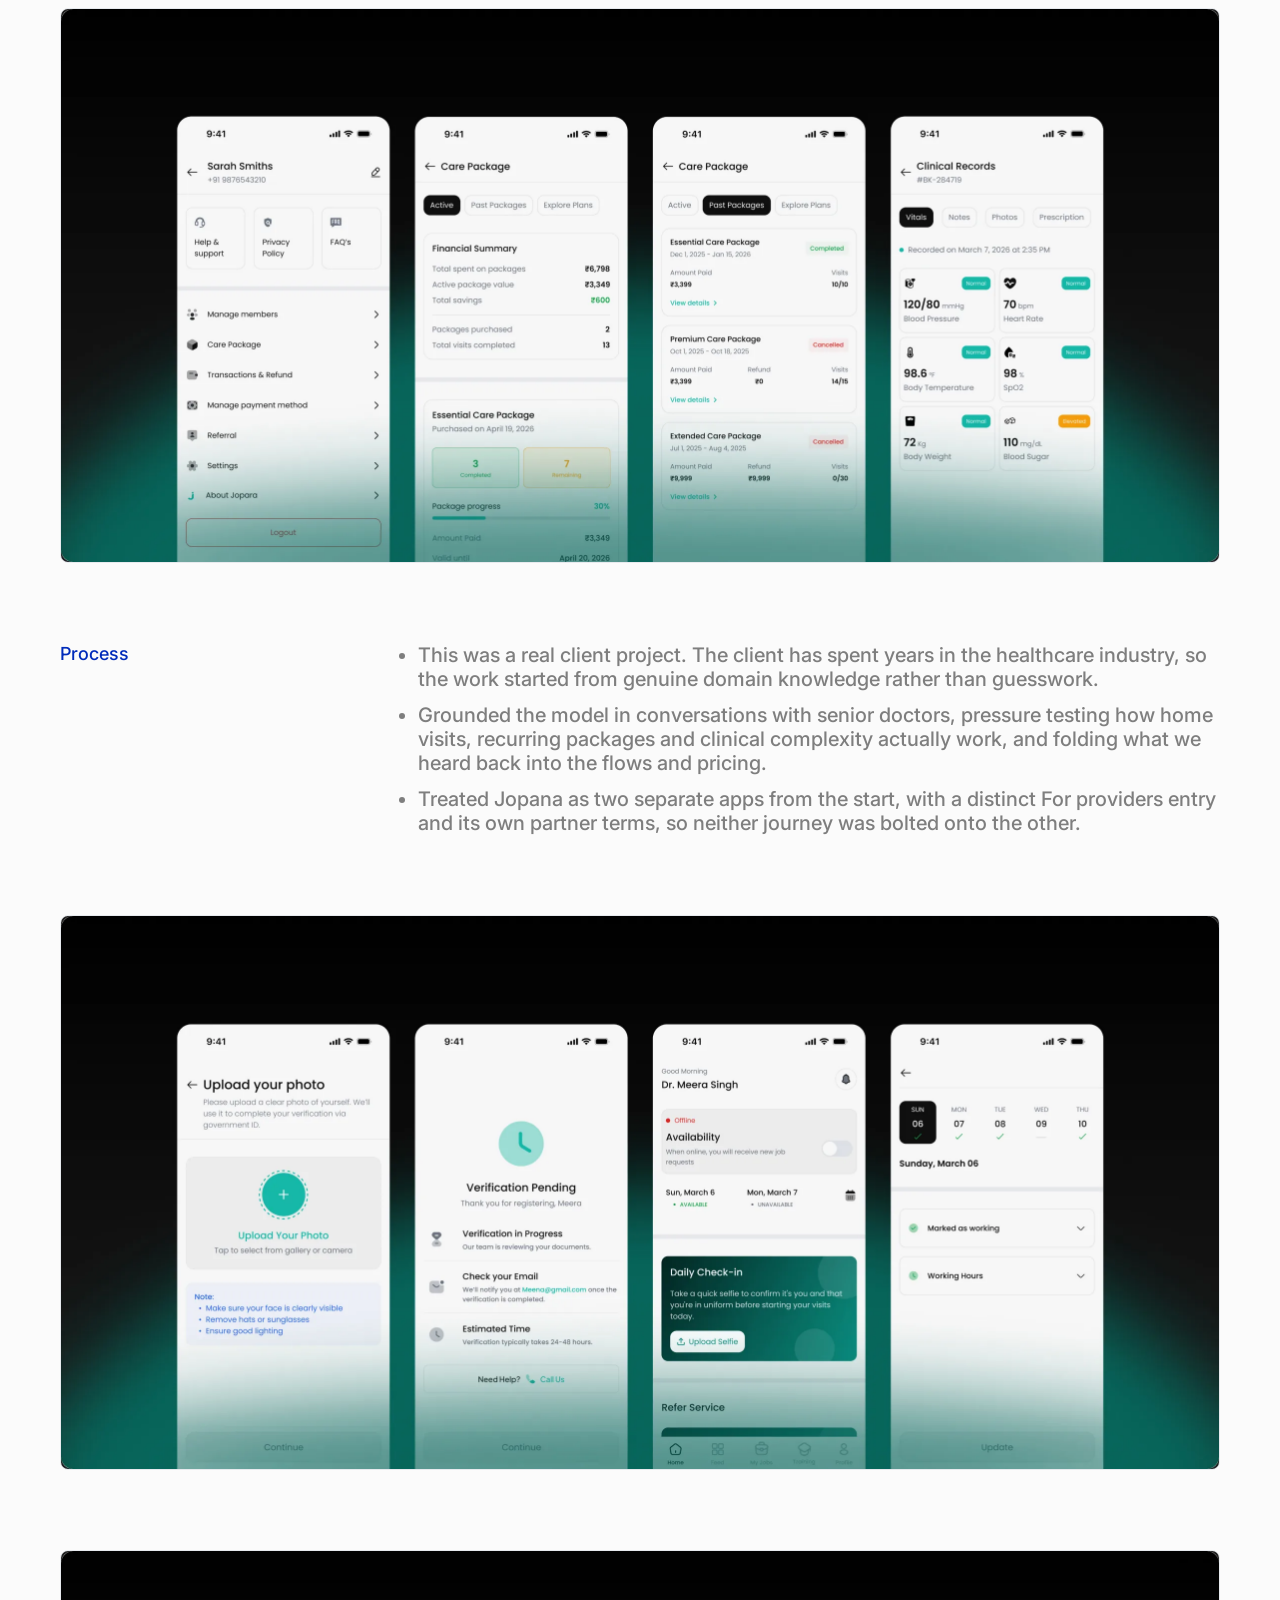
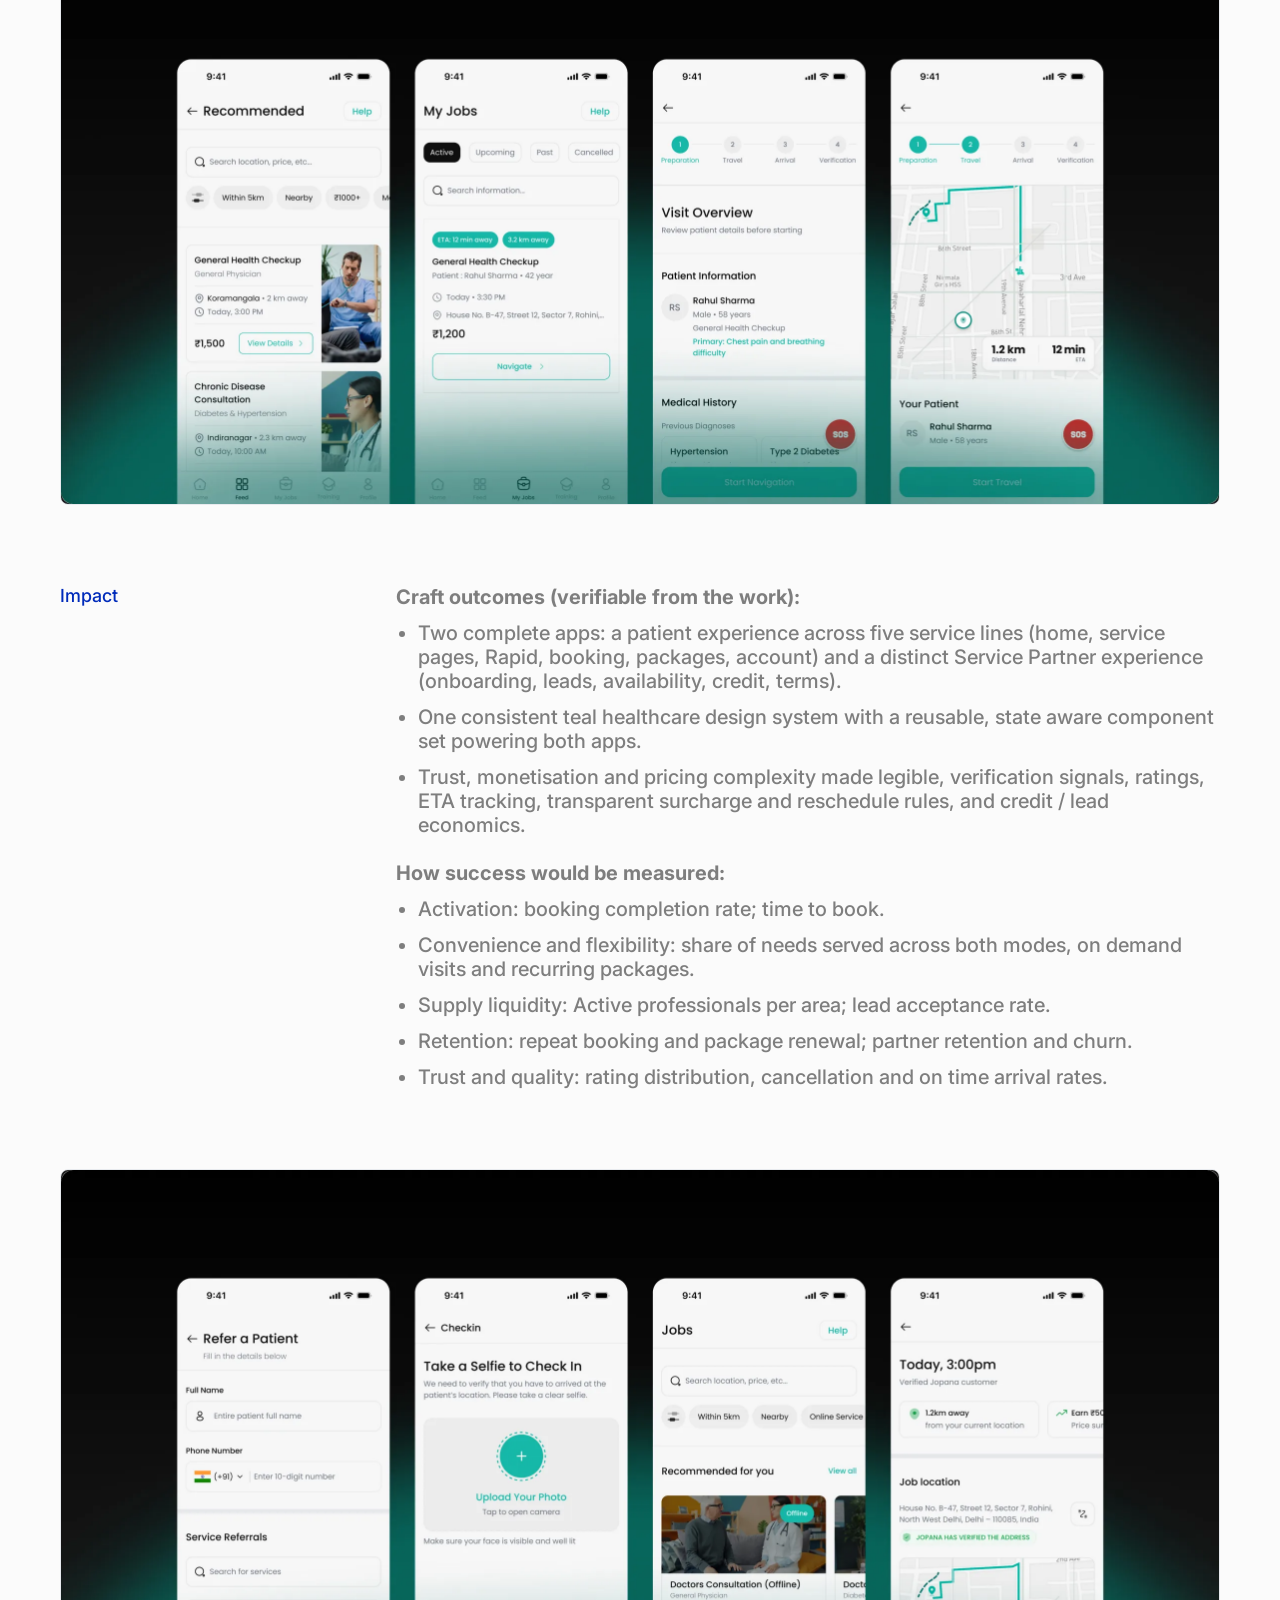
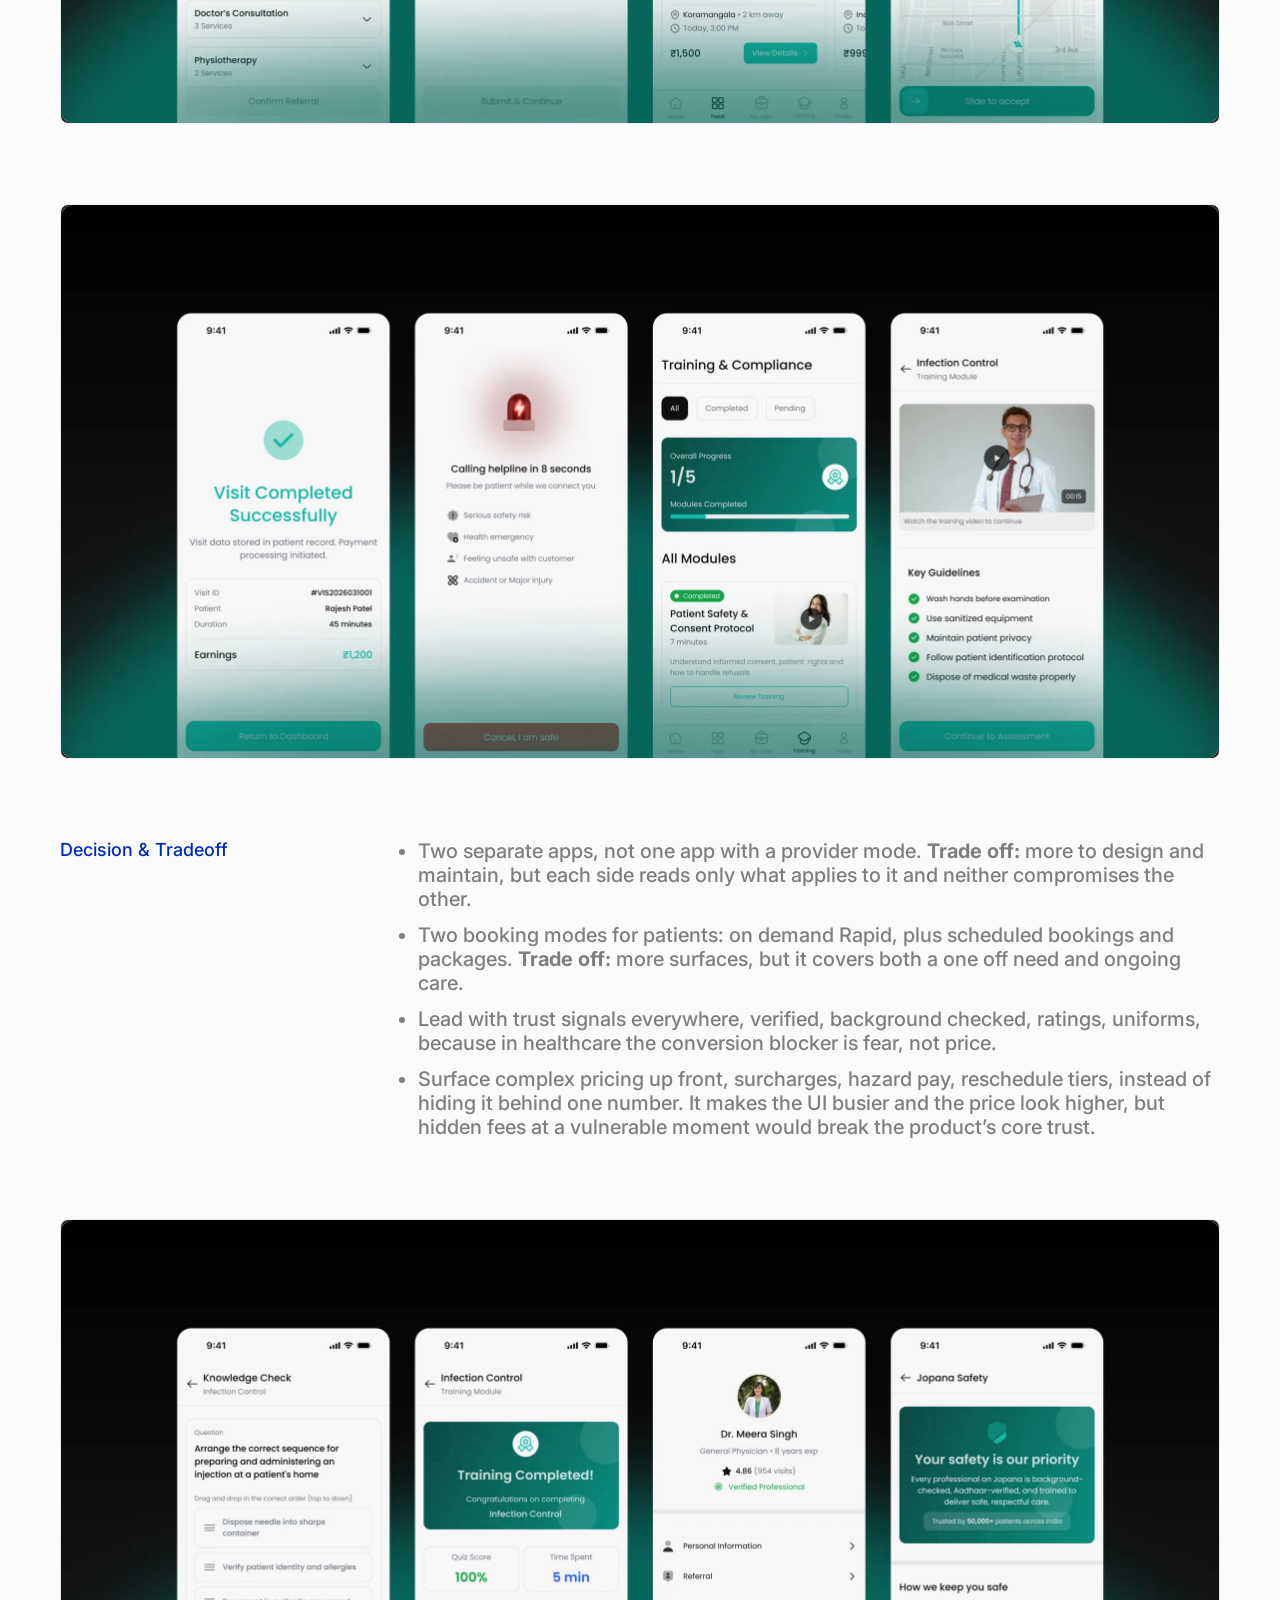
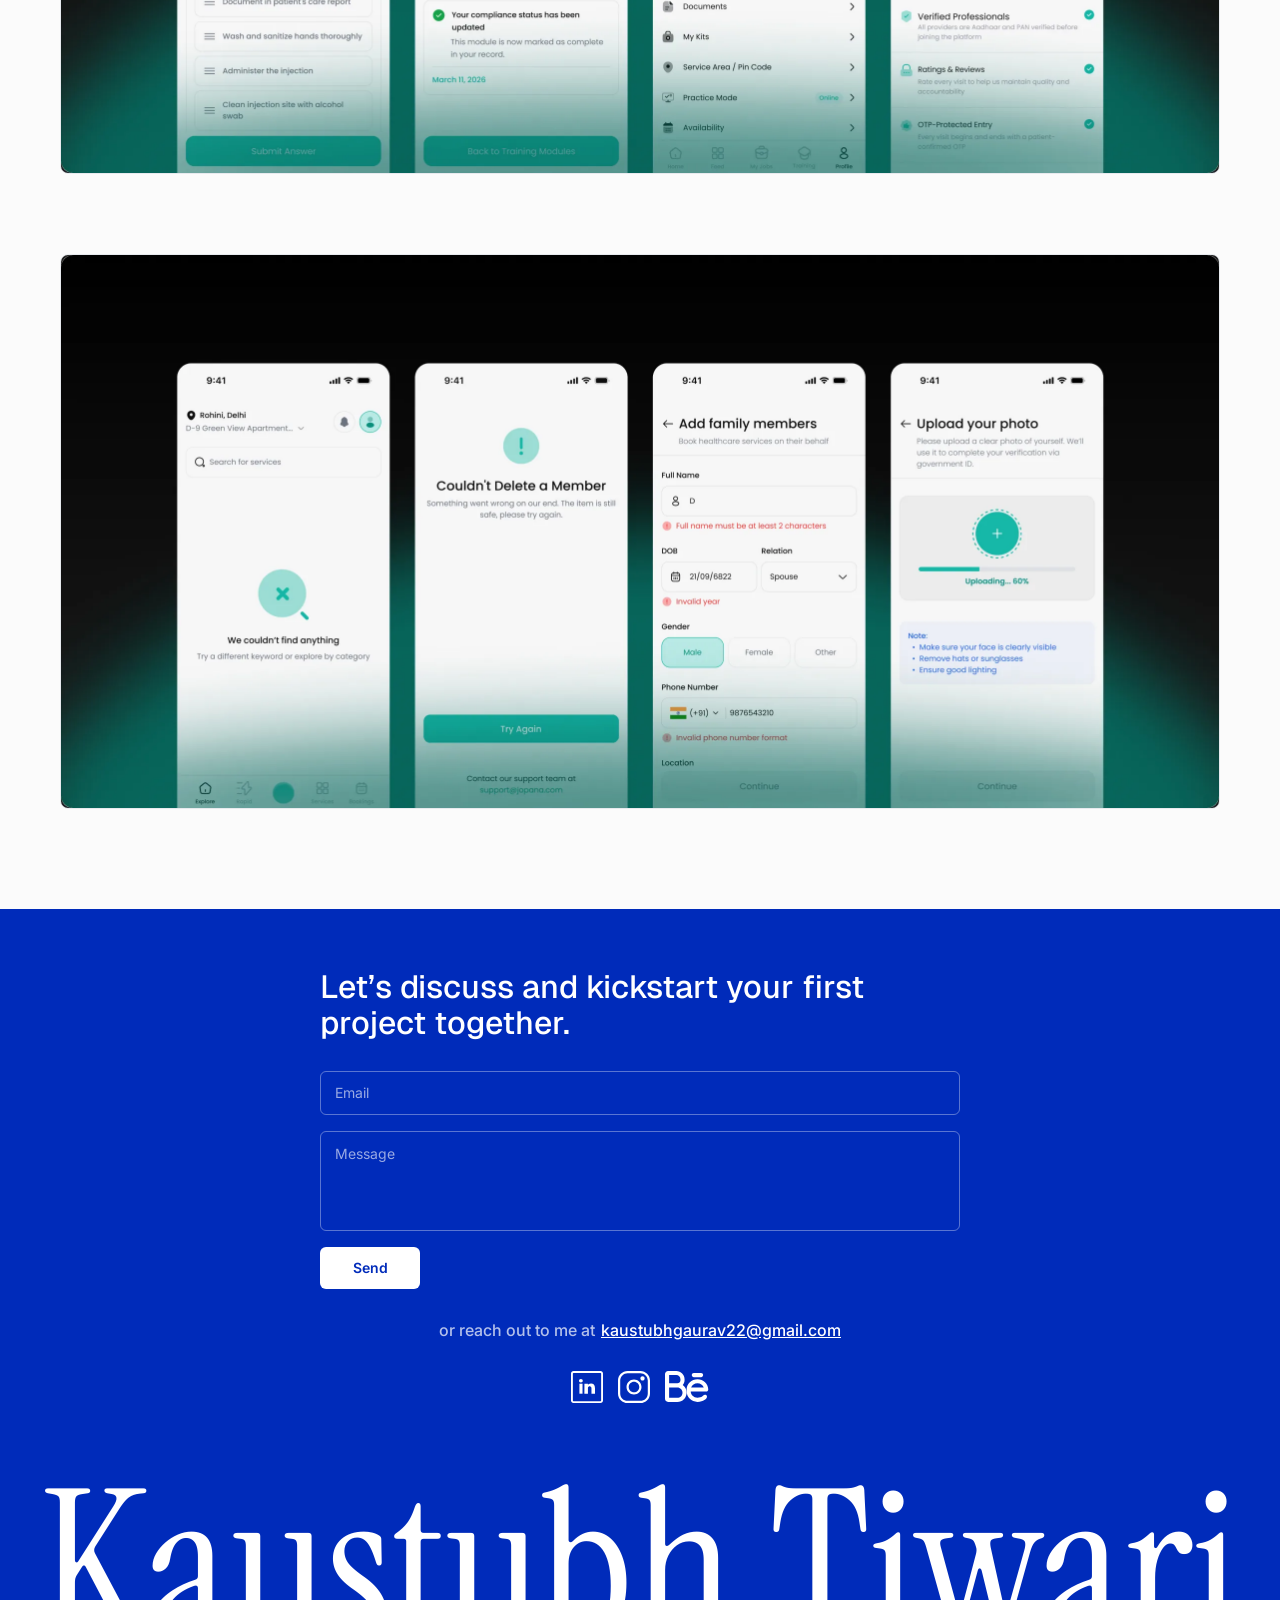
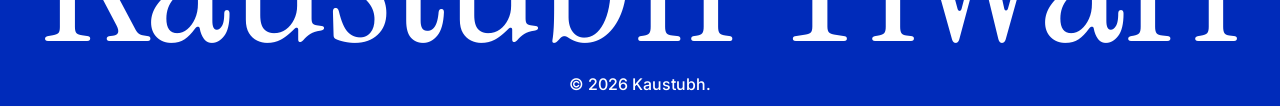
==== commit c46b5ddf: "Publish the redesigned portfolio Brings the site in line with the current Figma at both desktop and " ====
--- a/case-jopana.html
+++ b/case-jopana.html
@@ -17,16 +17,17 @@
 <body>
 
 <nav class="nav">
-  <a class="pill" href="index.html">Home</a>
-  <a class="pill" href="work.html">Work</a>
-  <a class="pill" href="#contact">Contact</a>
-  <a class="pill" href="https://drive.google.com/file/d/1IlaySMHLkv5Y7w4LRYgcFy8eMSJbB-ok/view?usp=sharing" target="_blank" rel="noopener">Resume</a>
+  <div class="pills">
+    <a class="pill" href="index.html">Home</a>
+    <a class="pill" href="#contact">Contact</a>
+    <a class="pill" href="https://drive.google.com/file/d/1IlaySMHLkv5Y7w4LRYgcFy8eMSJbB-ok/view?usp=sharing" target="_blank" rel="noopener">Resume</a>
+  </div>
 </nav>
 
 <main class="col col--case">
 
   <header class="masthead reveal">
-    <a class="back" href="work.html">&larr; Back</a>
+    <a class="back" href="index.html#work">&larr; Back</a>
     <h1 class="case-title">Jopana</h1>
     <div class="meta">
       <div class="meta-col meta-col--overview">
@@ -190,6 +191,7 @@
   </div>
 </footer>
 
+<script src="smooth-scroll.js" defer></script>
 <script src="reveal.js" defer></script>
 </body>
 </html>
--- a/styles.css
+++ b/styles.css
@@ -1,14 +1,16 @@
 /* Kaustubh Tiwari — portfolio
-   Column is a fixed 640 on desktop and laptop; mobile reflows at 640px viewport. */
+   The page is a stack of full width sheets that pin and cover each other.
+   Content sits in a 747 column on desktop and reflows below 680. */
 
 :root {
   --blue: #002bba;
   --bg: #fbfbfb;
   --pill: #eef0f3;
   --grey: #7e7e7e;
+  --muted: #6b7280; /* nav item at rest */
+  --ink: #0f0f0f;   /* nav item on hover */
   --border: #e7eaee;
-  --col: 640px;
-  --media-radius: 24px; /* matches the card image radius in the Figma file */
+  --col: 747px;
 }
 
 *, *::before, *::after { box-sizing: border-box; }
@@ -27,33 +29,62 @@
   -webkit-font-smoothing: antialiased;
 }
 
+/* the hero paper band runs the full viewport width, wider than its container */
+body { overflow-x: clip; }
+
 img { display: block; max-width: 100%; }
 a { color: inherit; }
 
+/* in the accessibility tree, out of the visual layout */
+.sr-only {
+  position: absolute;
+  width: 1px; height: 1px;
+  margin: -1px; padding: 0;
+  overflow: hidden;
+  clip-path: inset(50%);
+  white-space: nowrap;
+  border: 0;
+}
+
 /* ---------- nav ---------- */
+/* One grey tray holding all four items, rather than four separate pills. */
 .nav {
   display: flex;
   justify-content: center;
   align-items: center;
-  gap: 54px;
   height: 74px;
   padding: 0 16px;
+  background: rgb(251 251 251 / 0.88);
+  backdrop-filter: blur(6px);
+  -webkit-backdrop-filter: blur(6px);
+}
+.pills {
+  display: flex;
+  align-items: center;
   flex-wrap: wrap;
+  justify-content: center;
+  gap: 16px;
+  border-radius: 8px;
+  background: var(--pill);
 }
 .pill {
-  padding: 6px 12px;
-  border-radius: 999px;
-  background: var(--pill);
+  padding: 8px 16px;
+  border-radius: 8px;
+  color: var(--muted);
   font-size: 18px;
   line-height: 21.6px;
   text-decoration: none;
-  transition: background 120ms ease, color 120ms ease;
-}
-.pill:hover, .pill:focus-visible { background: var(--blue); color: #fff; }
+  transition: color 120ms ease;
+}
+.pill:hover, .pill:focus-visible { color: var(--ink); }
+.pill[aria-current="page"] { color: var(--blue); }
 
 /* ---------- column ---------- */
+/* 747 on desktop, but it has to give way to a 32px gutter before the viewport
+   gets narrower than the column itself, or the page scrolls sideways between
+   the column width and the 680 mobile breakpoint. */
 .col {
-  width: var(--col);
+  width: min(var(--col), calc(100% - 64px));
   margin: 0 auto;
   padding: 32px 0 96px;
   display: flex;
@@ -61,19 +92,37 @@
   gap: 56px;
 }
 
-/* ---------- hero ---------- */
-.hero { display: flex; flex-direction: column; gap: 16px; }
-.avatar-row { display: flex; align-items: flex-end; gap: 12px; }
-.avatar-wrap { position: relative; width: 85px; height: 85px; flex: none; }
-.avatar { width: 85px; height: 85px; border-radius: 10px; object-fit: cover; }
-.status-dot {
-  position: absolute; right: 0; bottom: 0;
-  width: 10px; height: 10px; border-radius: 50%;
-  background: var(--blue); border: 2px solid var(--bg);
-}
-.name { font-size: 16px; line-height: 24px; margin: 0; font-weight: 500; }
-.tagline { display: flex; flex-direction: column; gap: 19px; width: 608px; max-width: 100%; }
-.tagline p { margin: 0; font-size: 24px; line-height: 28.8px; }
+/* ---------- stacked sheets ---------- */
+/* Each section is a full width opaque panel that pins, then gets covered by the
+   next one climbing over it. Panels paint in document order, so a later sheet
+   covers an earlier one without any z-index bookkeeping.
+
+   No sticky offset is set here on purpose. Sticky with no offset never sticks,
+   so without JavaScript this is an ordinary scrolling page. stack.js measures
+   each panel and sets the offset, because the value depends on whether the panel
+   is taller than the screen. See the note in that file. */
+.panel {
+  position: sticky;
+  display: flex;
+  justify-content: center;
+}
+.panel .col { padding-block: 64px; }
+
+.panel--hero { background: url("assets/paper-texture.webp") center / cover no-repeat; }
+.panel--hero .col { padding-block: 32px 96px; }
+/* the two sections are spaced differently in the design, so they are set per panel */
+.panel--work .section { gap: 80px; }
+.panel--about .section { gap: 56px; }
+.panel--work { background: url("assets/sky-panel.webp") center / cover no-repeat; }
+.panel--about { background: #e7e7e9; }
+.panel--footer { background: var(--blue); }
+
+/* Nothing comes over the footer, so it never pins. It still has to be positioned:
+   static content paints underneath positioned siblings, so a static footer would
+   slide behind the pinned About panel instead of over it. */
+.panel--footer { position: relative; }
+
+.postcard { width: 100%; height: auto; }
 
 /* ---------- section header: rule + diamond + serif label ---------- */
 .section { display: flex; flex-direction: column; gap: 24px; }
@@ -88,58 +137,136 @@
   margin: 0;
 }
 
-/* ---------- work cards ---------- */
-.work-list { display: flex; flex-direction: column; gap: 16px; }
-.card {
+/* ---------- work: boarding pass cards ---------- */
+/* The ticket silhouette, notches and all, is an SVG used as a mask, so the card's
+   background colour shows through it. That is what lets hover repaint the whole
+   shape rather than needing a second image.
+
+   Everything inside is positioned in the design's own pixels. --u is one design
+   pixel expressed in container query units, so the entire card scales as one
+   piece when the column is narrower than the width it was drawn at, instead of
+   the text staying put while the layout shrinks under it. */
+.work-list { display: flex; flex-direction: column; gap: 64px; }
+
+.ticket {
+  display: block;
+  text-decoration: none;
+  /* on the wrapper, not the masked face: filter would otherwise run before the
+     mask and cast a rectangular shadow around a notched card */
+  filter: drop-shadow(0 4px 10px rgb(0 0 0 / 0.25));
+}
+.ticket-face {
+  position: relative;
+  container-type: inline-size;
+  aspect-ratio: 747 / 322;
+  background: var(--ticket-bg);
+  -webkit-mask: url("assets/work/ticket-desktop.svg") no-repeat top left / 100% 100%;
+  mask: url("assets/work/ticket-desktop.svg") no-repeat top left / 100% 100%;
+  --ticket-bg: #f7f7f7;
+  --ticket-ink: #0f0f0f;
+  --ticket-title: var(--blue);
+  --ticket-kind: var(--muted);
+}
+/* A custom property does not interpolate, so changing --ticket-ink alone would
+   snap. Each property that reads one carries its own transition instead, and
+   they all run on the same curve so the stub and its contents turn together. */
+.ticket-face,
+.ticket-route, .ticket-title, .ticket-kind, .ticket-year,
+.ticket-barcode, .ticket-rule, .ticket-plane {
+  transition: background-color 260ms ease, color 260ms ease;
+}
+.ticket:hover .ticket-face,
+.ticket:focus-visible .ticket-face {
+  --ticket-bg: var(--blue);
+  --ticket-ink: #f7f7f7;
+  --ticket-title: #f7f7f7;
+  --ticket-kind: #aaaeb6;
+}
+.ticket-inner {
+  position: absolute;
+  inset: 0;
+  --u: calc(100cqw / 747);
+}
+.ticket-inner > * { position: absolute; margin: 0; }
+
+/* desktop: the artwork is a shaped stub down the left edge */
+.ticket-shot { left: 0; top: 0; width: calc(257 * var(--u)); height: 100%; }
+.ticket-shot img { width: 100%; height: 100%; object-fit: cover; }
+
+.ticket-route {
+  left: calc(273 * var(--u));
+  right: calc(16 * var(--u));
+  top: calc(16 * var(--u));
   display: flex;
-  flex-direction: column;
-  gap: 12px;
-  padding: 16px;
-  text-decoration: none;
-  border-radius: 8px;
-}
-.card-media {
-  position: relative;
-  border-radius: var(--media-radius);
-  overflow: hidden;
-  background: var(--pill);
-  line-height: 0;
-}
-/* The radius goes on the image too, not just the wrapper: an inline img sits on
-   the text baseline, so the wrapper grows a few px taller than the image and its
-   rounded corners end up below the image's own square ones. */
-.card-media img {
-  display: block;
-  width: 100%; height: auto;
-  aspect-ratio: 608 / 468;
-  object-fit: cover;
-  border-radius: var(--media-radius);
-}
-.tag {
-  position: absolute; top: 16px; left: 16px;
-  padding: 10px 14px;
-  border-radius: 6px;
-  background: rgb(0 43 186 / 0.22);
+  align-items: center;
+  gap: calc(8 * var(--u));
+  font-size: calc(32 * var(--u));
+  line-height: 1.2;
+  color: var(--ticket-ink);
+}
+.ticket-rule { flex: 1; height: 1px; background: currentColor; }
+
+.ticket-title {
+  left: calc(273 * var(--u));
+  top: calc(71 * var(--u));
+  font-size: calc(48 * var(--u));
+  line-height: 1.21;
+  color: var(--ticket-title);
+}
+.ticket-kind {
+  left: calc(273 * var(--u));
+  top: calc(133 * var(--u));
+  font-weight: 400;
+  font-size: calc(24 * var(--u));
+  line-height: 1.21;
+  color: var(--ticket-kind);
+}
+.ticket-kind-year { display: none; } /* desktop splits the year onto its own line */
+.ticket-year {
+  left: calc(273 * var(--u));
+  top: calc(287 * var(--u));
+  font-size: calc(16 * var(--u));
+  line-height: 1.2;
+  color: var(--ticket-ink);
+}
+
+/* mascots overflow the card and are clipped by the mask, as drawn */
+.ticket-mascot { transform-origin: center; }
+.ticket-mascot--tomatoo  { left: calc(428.4 * var(--u)); top: calc(94 * var(--u));    width: calc(267 * var(--u)); transform: rotate(5.24deg); }
+.ticket-mascot--jopana   { left: calc(436.4 * var(--u)); top: calc(117 * var(--u));   width: calc(301.4 * var(--u)); transform: rotate(6.92deg); }
+.ticket-mascot--linktalk { left: calc(402 * var(--u));   top: calc(66 * var(--u));    width: calc(284 * var(--u)); }
+
+.ticket-barcode {
+  left: calc(715 * var(--u));
+  top: calc(166 * var(--u));
+  transform: translate(-50%, -50%) rotate(90deg);
+  font-family: "Libre Barcode 39 Extended", "Geist Mono", monospace;
+  font-size: calc(32 * var(--u));
+  line-height: 1;
+  white-space: nowrap;
+  color: var(--ticket-ink);
+}
+.ticket-plane {
+  left: calc(731.25 * var(--u));
+  top: calc(299.6 * var(--u));
+  width: calc(32 * var(--u));
+  height: calc(32 * var(--u));
+  transform: translate(-50%, -50%) rotate(45deg);
+  background: var(--ticket-ink);
+  -webkit-mask: url("assets/work/airplane.svg") no-repeat center / contain;
+  mask: url("assets/work/airplane.svg") no-repeat center / contain;
+}
+.ticket-tear { display: none; } /* desktop tears vertically, and the notches say so */
+.ticket-soon {
+  left: calc(16.5 * var(--u));
+  top: calc(15.6 * var(--u));
+  padding: calc(10 * var(--u)) calc(14 * var(--u));
+  border-radius: calc(6 * var(--u));
+  background: rgb(0 43 186 / 0.52);
   color: #fff;
-  font-size: 20px;
-  line-height: 24px;
-  backdrop-filter: blur(2px);
-}
-.caption { display: flex; align-items: center; gap: 6px; font-size: 20px; line-height: 24px; }
-.caption .dia { font-size: 14px; line-height: 20px; }
-
-/* ---------- work page ---------- */
-/* same card geometry as the home page, plus borders on the card and the image well */
-.col--work { gap: 88px; padding-top: 32px; }
-.page-title {
-  font-family: "Instrument Serif", Georgia, serif;
-  font-weight: 400;
-  font-size: 126px;
-  line-height: 1;
-  margin: 0;
-}
-.card--bordered { border: 1px solid var(--border); }
-.card-media--bordered { border: 1px solid var(--border); }
+  font-size: calc(20 * var(--u));
+  line-height: 1.2;
+}
 
 /* ---------- case study ---------- */
 /* column widens from 640 to 1160 on case study pages */
@@ -157,7 +284,7 @@
 .meta { display: flex; gap: 0; }
 .meta-col { display: flex; flex-direction: column; gap: 11px; }
 .meta-col--overview { width: 528px; flex: none; }
-.meta-col--year { width: 75px; flex: none; margin-left: 1057px; }
+.meta-col--year { width: 75px; flex: none; margin-left: auto; }
 .meta-label { font-size: 16px; line-height: 19px; }
 .meta-value { margin: 0; font-size: 20px; line-height: 24px; }
 
@@ -190,45 +317,35 @@
 /* if JS never runs, nothing should stay invisible */
 .no-js .reveal { opacity: 1; transform: none; }
 
-/* ---------- experience ---------- */
-.exp-rows { display: flex; flex-direction: column; gap: 24px; }
-.exp-row { display: flex; align-items: flex-start; gap: 8px; }
-.exp-date {
-  flex: none; width: 168px;
-  font-family: "Geist Mono", ui-monospace, monospace;
-  font-weight: 400;
-  font-size: 12px;
-  line-height: 16px;
-  color: var(--grey);
-}
-.exp-detail { flex: 1; display: flex; flex-direction: column; gap: 8px; }
-.exp-role { display: flex; align-items: center; gap: 6px; font-size: 18px; line-height: 21.6px; }
-.exp-role .dia { font-size: 14px; line-height: 20px; }
-.exp-desc { margin: 0; font-weight: 400; font-size: 16px; line-height: 19.2px; color: var(--grey); }
-
 /* ---------- about ---------- */
-.about-body { display: flex; flex-direction: column; gap: 28px; }
+.about-body { display: flex; flex-direction: column; gap: 40px; }
 .lead { margin: 0; font-size: 18px; line-height: 21.6px; }
 .paras { display: flex; flex-direction: column; gap: 20px; }
 .paras p { margin: 0; font-size: 20px; line-height: 24px; }
 
 /* ---------- most replayed ---------- */
-.replayed { display: flex; flex-direction: column; gap: 28px; }
+.replayed { display: flex; flex-direction: column; gap: 40px; }
 .replayed-label { font-size: 15px; line-height: 18px; padding: 6px 0 6px 6px; color: var(--grey); }
 /* Spotify compact embed — 80px is the short player, matching the reference's 81px bar */
 .track {
   display: block;
   width: 100%;
-  height: 80px;
+  height: 81px;
   border: 0;
   border-radius: 8px;
   color-scheme: normal; /* stops the iframe inheriting a forced dark scheme */
 }
 
-/* polaroids overlap and tilt; stage is fixed so they can bleed past the column */
+/* Polaroids overlap and tilt inside a fixed stage so they can bleed past it.
+   The design keeps them at their original size in the wider column and simply
+   re-centres them, and the tilts run the other way now: the left photo leans
+   clockwise, the right one back against it. */
 .polaroids { position: relative; height: 440px; }
 .polaroid {
   position: absolute;
+  /* a figure carries a default margin of 1em 40px, which would silently shift
+     every coordinate below by 40 across and 16 down */
+  margin: 0;
   background: #fff;
   border-radius: 2px;
   box-shadow: 0 4px 14px rgb(0 0 0 / 0.14);
@@ -243,9 +360,9 @@
   line-height: 16px;
   color: var(--grey);
 }
-.polaroid-1 { left: -13px; top: -9px; width: 357px; height: 429px; transform: rotate(-4deg); }
+.polaroid-1 { left: 76px; top: -1px; width: 357px; height: 429px; transform: rotate(4deg); }
 .polaroid-1 img { height: 339px; }
-.polaroid-2 { left: 328px; top: 12px; width: 311px; height: 375px; transform: rotate(3deg); }
+.polaroid-2 { left: 396px; top: 22px; width: 311px; height: 375px; transform: rotate(-3deg); }
 .polaroid-2 img { height: 297px; }
 
 /* ---------- footer ---------- */
@@ -257,7 +374,8 @@
   flex-direction: column;
   align-items: center;
 }
-.contact { width: var(--col); max-width: 100%; display: flex; flex-direction: column; align-items: center; gap: 31px; }
+/* the contact block is narrower than the page column in the design */
+.contact { width: 640px; max-width: 100%; display: flex; flex-direction: column; align-items: center; gap: 31px; }
 .contact h2 {
   margin: 0;
   align-self: stretch;
@@ -318,25 +436,82 @@
 /* ---------- mobile ---------- */
 @media (max-width: 680px) {
   :root { --col: 100%; }
-  .nav { gap: 8px; padding: 20px 16px; height: auto; }
-  .col { padding: 32px 16px 56px; gap: 40px; }
-  .tagline { width: 100%; gap: 14px; }
-  .tagline p { font-size: 16px; line-height: 19.2px; }
+  /* the tray tightens up rather than shrinking: items butt together, padding drops to 14 */
+  .nav { padding: 20px 16px; height: auto; }
+  .pills { gap: 0 0; row-gap: 8px; }
+  .pill { padding: 8px 14px; }
+  /* full bleed minus the 16px page padding, not the desktop 32px gutter */
+  .col { width: 100%; padding: 32px 16px 56px; gap: 40px; }
+  /* panels keep the 16px inline padding from .col and only tighten top and bottom */
+  .panel .col { padding-block: 40px; }
+  .panel--hero .col { padding-block: 32px 40px; }
   .head { height: auto; gap: 8px; }
   .head .label { font-size: 28px; line-height: 34px; }
   .head .dia { font-size: 18px; line-height: 22px; }
   .section { gap: 20px; }
-  .card { padding: 16px; }
-  .tag { font-size: 16px; line-height: 20px; padding: 8px 12px; top: 12px; left: 12px; }
-  .caption { font-size: 18px; line-height: 22px; }
-
-  /* date stacks above the role rather than sitting in a fixed left column */
-  .exp-row { flex-direction: column; gap: 16px; }
-  .exp-date { width: auto; }
-  .exp-rows { gap: 20px; }
-
-  .col--work { gap: 44px; padding-top: 24px; }
-  .page-title { font-size: 70px; }
+  .panel--work .section { gap: 64px; }
+  .panel--about .section { gap: 32px; }
+
+  /* the postcard is centred on the first screen rather than sitting under the nav */
+  .panel--hero { min-height: calc(100svh - 78px); align-items: center; }
+  .panel--hero .col { padding-block: 40px; }
+
+  /* ---------- mobile tickets ---------- */
+  /* Same content, different ticket: the card turns portrait, the artwork moves
+     from a side stub to a full width still, and the tear runs across it. */
+  .work-list { gap: 48px; }
+  .ticket-face {
+    aspect-ratio: 358 / 541;
+    border-radius: 8px;
+    /* the shape is 569 tall against a 541 card, so the drawn tail is cropped,
+       which is why this is sized by width and anchored to the top */
+    -webkit-mask: url("assets/work/ticket-mobile.svg") no-repeat top left / 100% auto;
+    mask: url("assets/work/ticket-mobile.svg") no-repeat top left / 100% auto;
+  }
+  .ticket-inner { --u: calc(100cqw / 358); }
+
+  .ticket-shot { left: 0; top: calc(58.5 * var(--u)); width: 100%; height: calc(275 * var(--u)); }
+  .ticket-route {
+    left: calc(16 * var(--u));
+    right: calc(16 * var(--u));
+    top: calc(16 * var(--u));
+    font-size: calc(24 * var(--u));
+  }
+  .ticket-title { left: calc(16 * var(--u)); top: calc(349 * var(--u)); font-size: calc(48 * var(--u)); }
+  .ticket-kind  { left: calc(16 * var(--u)); top: calc(411 * var(--u)); font-size: calc(16 * var(--u)); }
+  .ticket-kind-year { display: inline; } /* mobile folds the year into this line */
+  .ticket-year { display: none; }
+
+  .ticket-mascot--tomatoo  { left: calc(222.6 * var(--u)); top: calc(337.6 * var(--u)); width: calc(106.6 * var(--u)); }
+  .ticket-mascot--jopana   { left: calc(209 * var(--u));   top: calc(331 * var(--u));   width: calc(141.4 * var(--u)); }
+  .ticket-mascot--linktalk { left: calc(207 * var(--u));   top: calc(338 * var(--u));   width: calc(114 * var(--u)); }
+
+  /* the tear line runs between the two edge notches */
+  .ticket-tear {
+    display: block;
+    left: calc(25 * var(--u));
+    top: calc(463 * var(--u));
+    width: calc(308 * var(--u));
+    height: 1px;
+    background: repeating-linear-gradient(to right,
+      var(--ticket-ink) 0 calc(4 * var(--u)),
+      transparent calc(4 * var(--u)) calc(8 * var(--u)));
+  }
+  .ticket-barcode {
+    left: calc(29 * var(--u));
+    top: calc(477 * var(--u));
+    transform: rotate(180deg);
+    transform-origin: center;
+    font-size: calc(48 * var(--u));
+  }
+  .ticket-plane { display: none; }
+  .ticket-soon {
+    left: calc(16 * var(--u));
+    top: calc(74.4 * var(--u));
+    padding: calc(10 * var(--u)) calc(14 * var(--u));
+    border-radius: calc(6 * var(--u));
+    font-size: calc(20 * var(--u));
+  }
 
   /* case study: subheading stacks above the prose, meta stacks */
   .col--case { width: 100%; gap: 44px; padding: 40px 16px 56px; }
@@ -356,16 +531,18 @@
   .lead { font-size: 12px; line-height: 15px; }
   .paras { gap: 16px; }
   .paras p { font-size: 16px; line-height: 19.2px; }
-  .about-body { gap: 24px; }
+  .about-body { gap: 40px; }
+  .replayed { gap: 56px; }
 
   .replayed-label { font-size: 13px; line-height: 16px; }
 
+  /* same photos and tilts as desktop, re-placed for the narrower stage */
   .polaroids { height: 246px; }
   .polaroid { padding: 7px; }
   .polaroid figcaption { margin-top: 14px; font-size: 10px; line-height: 13px; }
-  .polaroid-1 { left: -7px; top: -5px; width: 200px; height: 240px; }
+  .polaroid-1 { left: 1px; top: 2px; width: 200px; height: 240px; }
   .polaroid-1 img { height: 190px; }
-  .polaroid-2 { left: 183px; top: 7px; width: 174px; height: 210px; }
+  .polaroid-2 { left: 188px; top: 11px; width: 174px; height: 210px; }
   .polaroid-2 img { height: 166px; }
 
   .footer { padding: 60px 16px 0; }
@@ -379,6 +556,13 @@
   .wordmark .copy { font-size: 14px; line-height: 17px; }
 }
 
+/* below 390 the tray no longer fits on one line, so buy the space back from padding
+   rather than letting Resume wrap onto a second row */
+@media (max-width: 400px) {
+  .nav { padding: 20px 12px; }
+  .pill { padding: 8px 12px; }
+}
+
 /* between mobile and 1160+, the case study column needs to shrink rather than overflow */
 @media (min-width: 681px) and (max-width: 1223px) {
   .col--case { width: 100%; padding-left: 32px; padding-right: 32px; }
@@ -389,4 +573,6 @@
   * { transition: none !important; }
   html { scroll-behavior: auto; }
   .reveal { opacity: 1; transform: none; }
-}
+  /* sheets scroll past each other normally instead of pinning and stacking */
+  .panel { position: static; }
+}
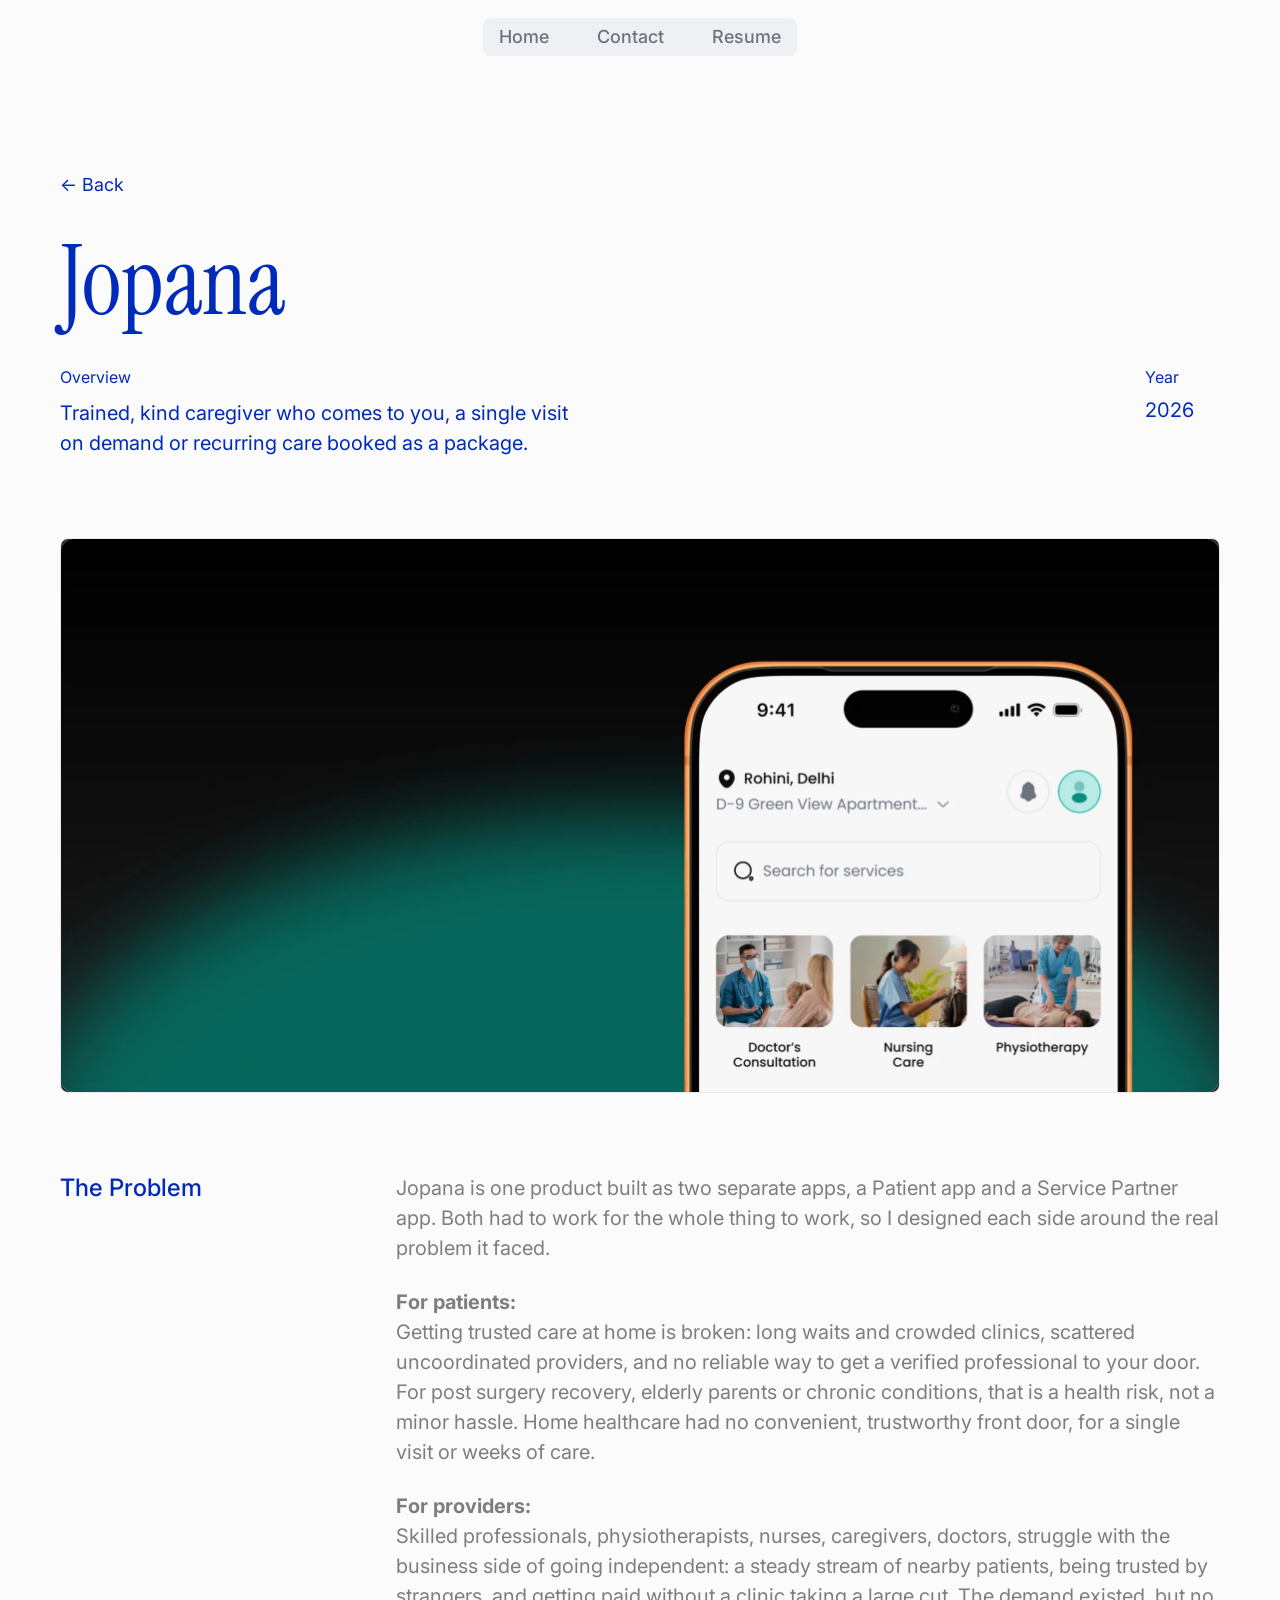
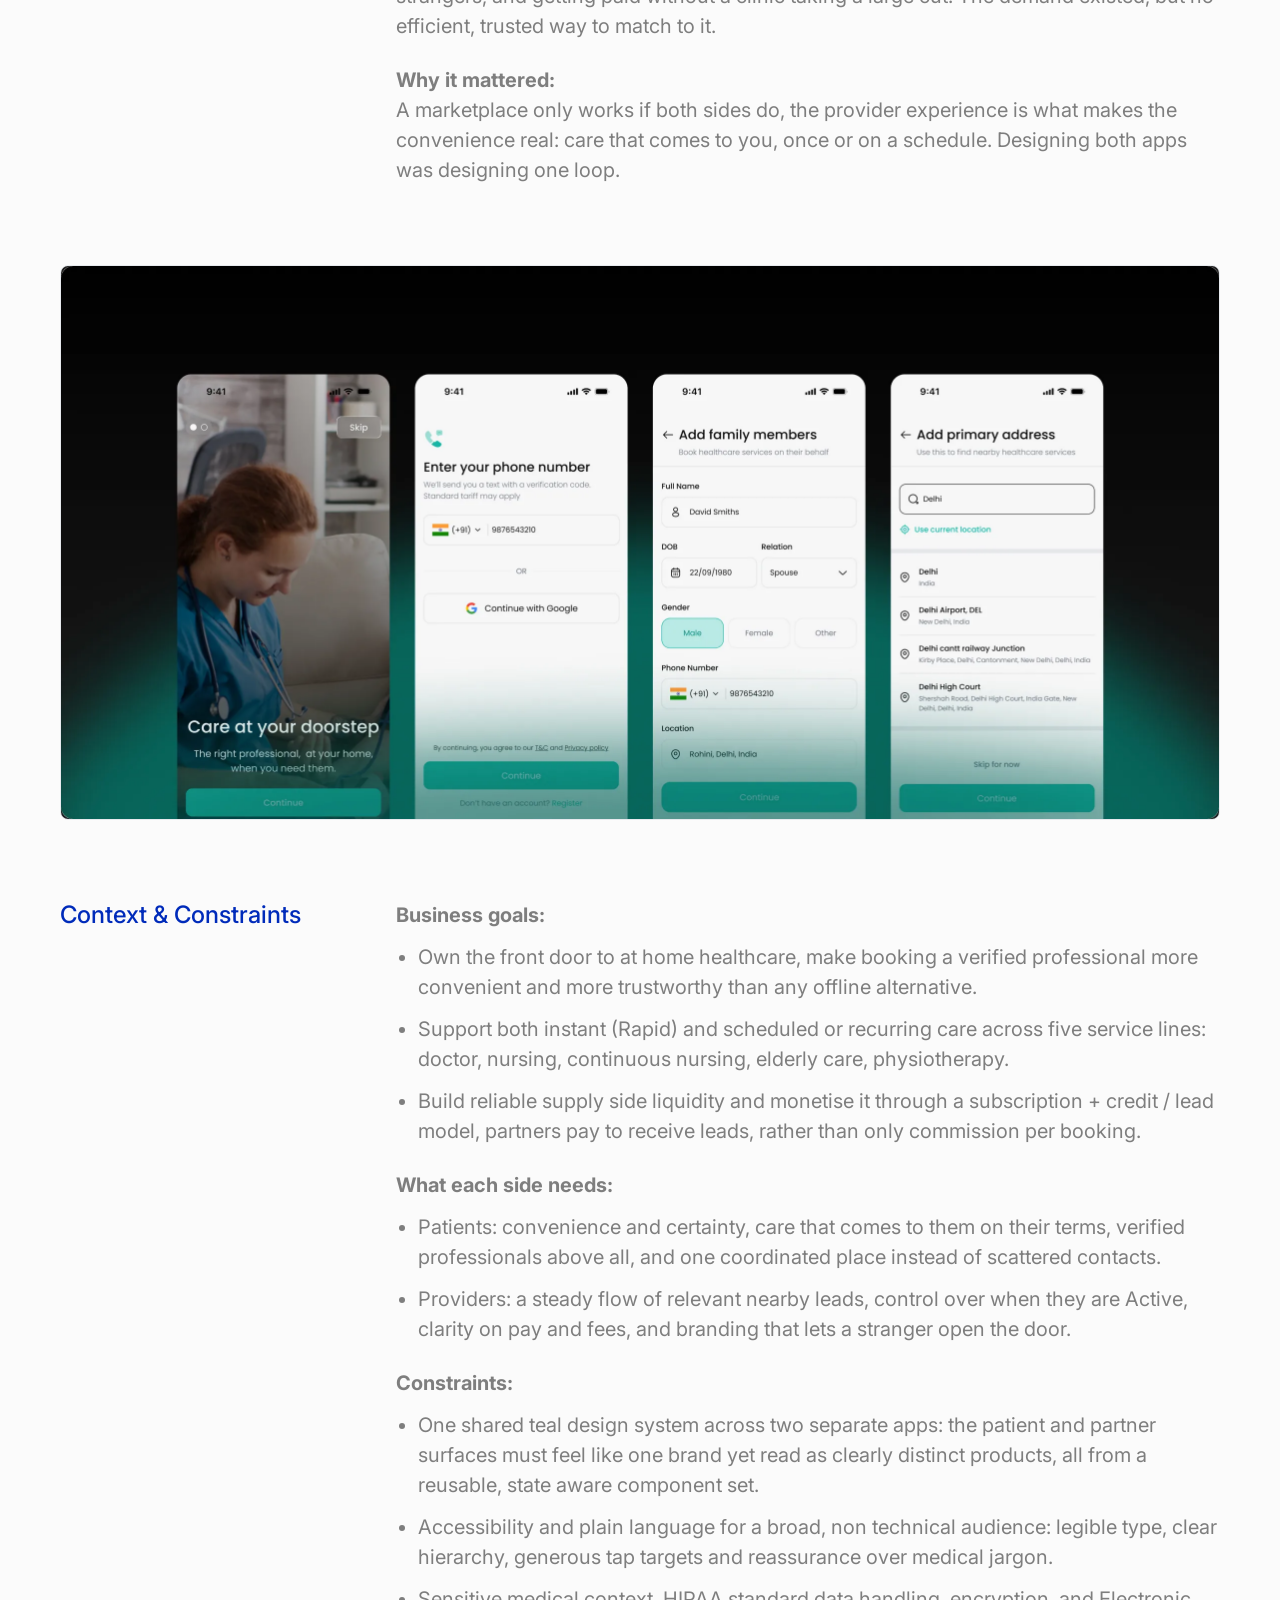
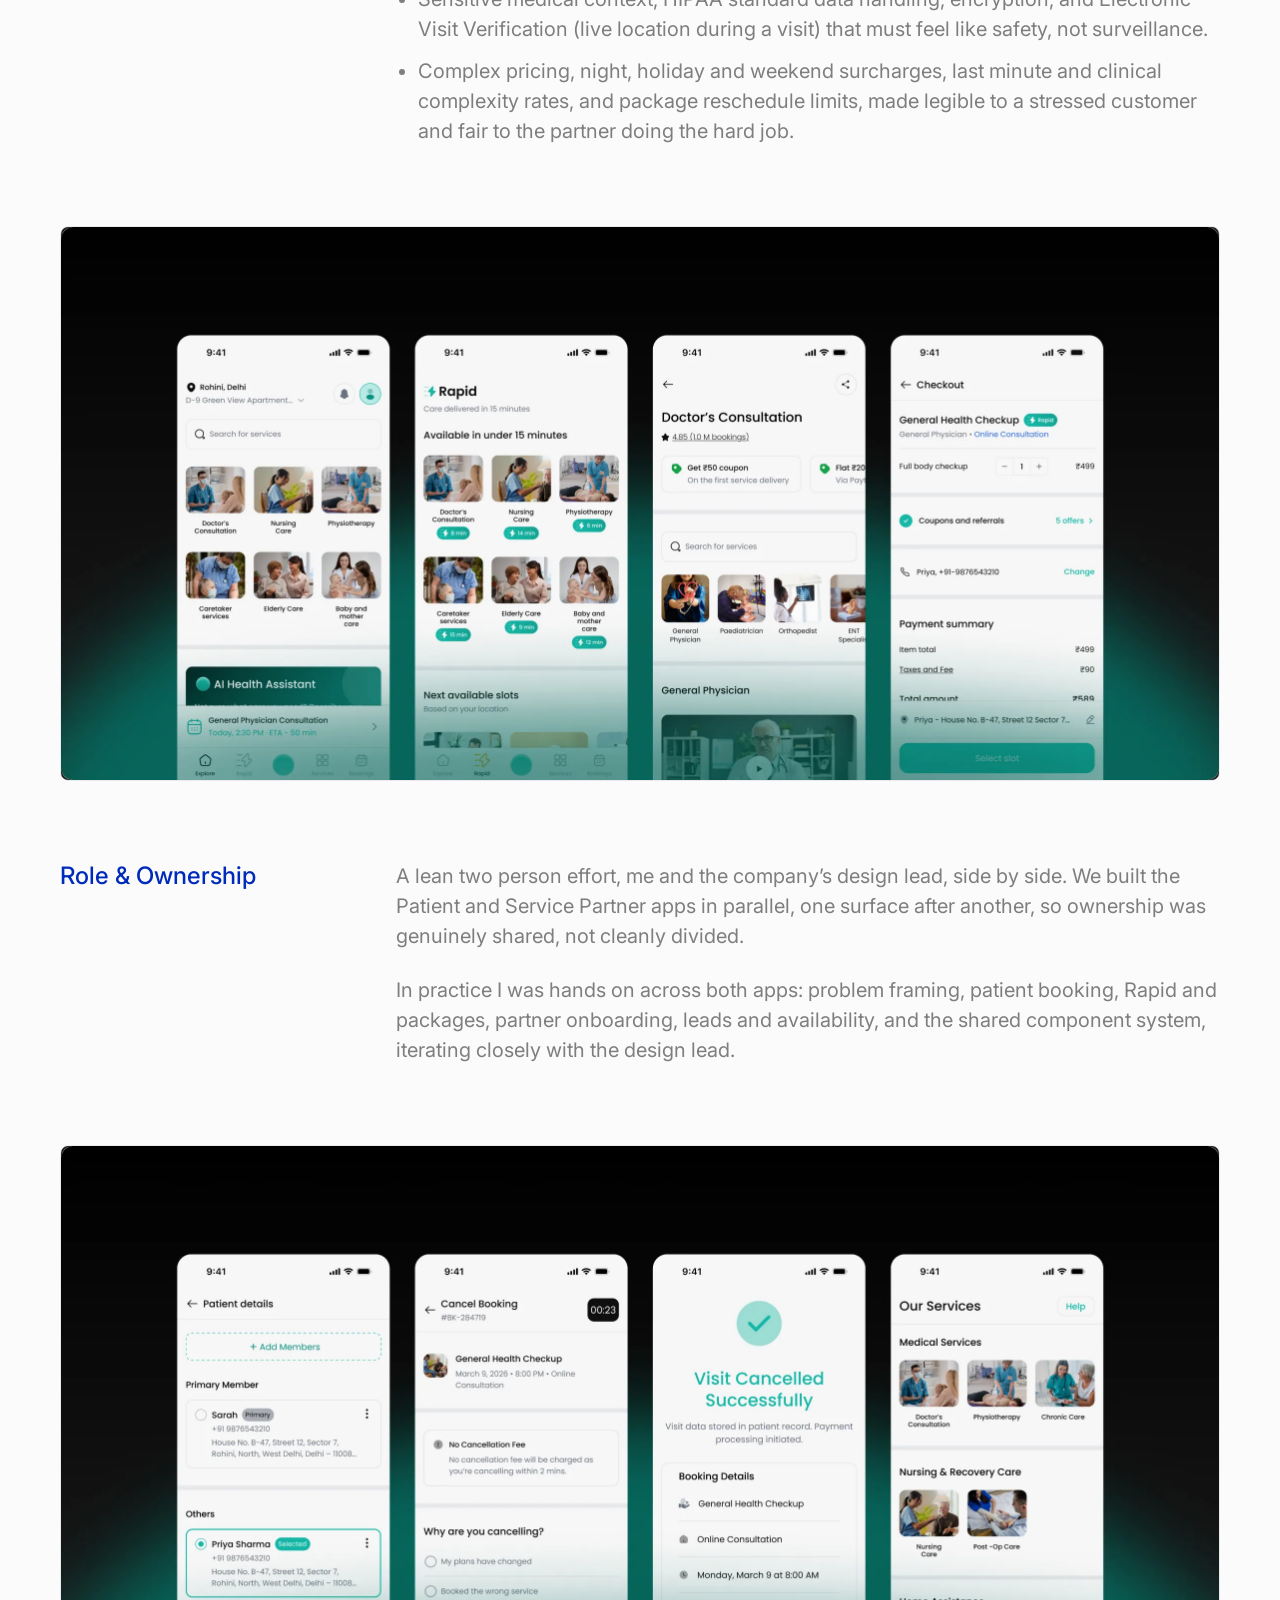
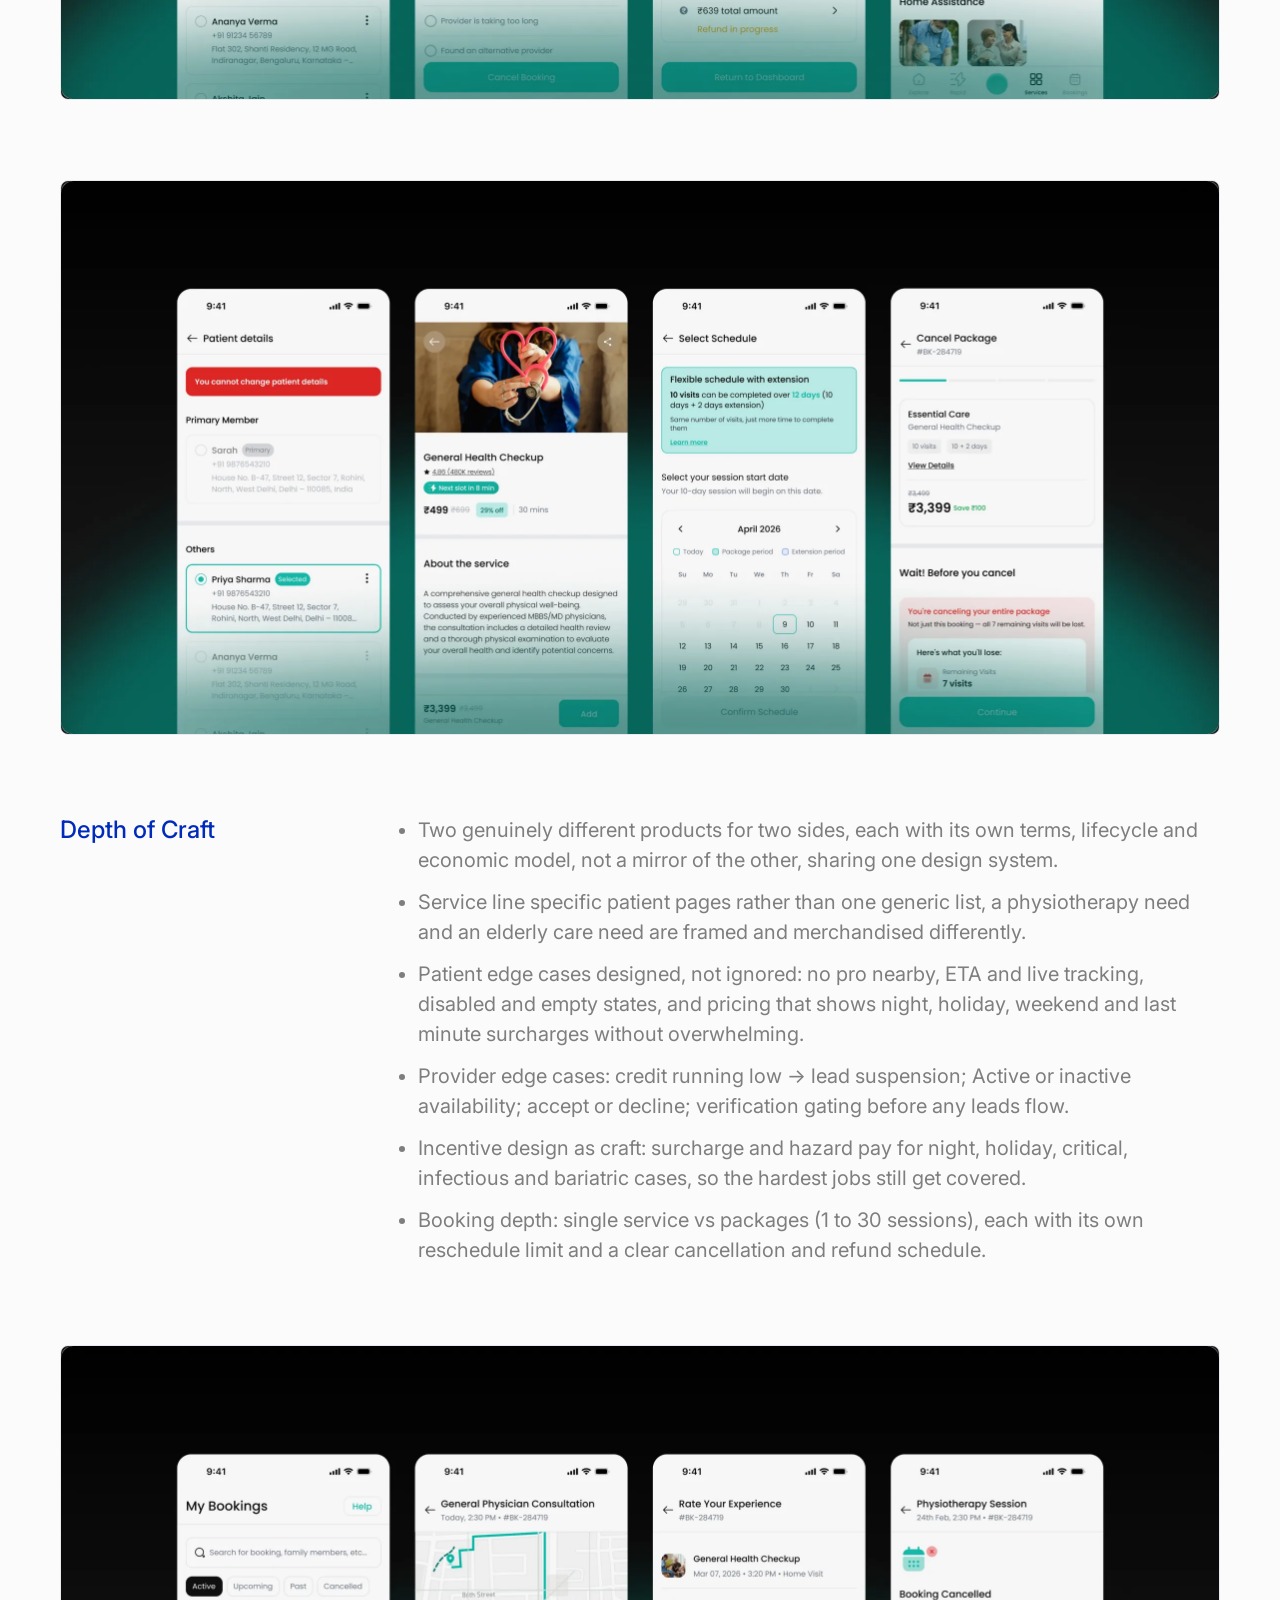
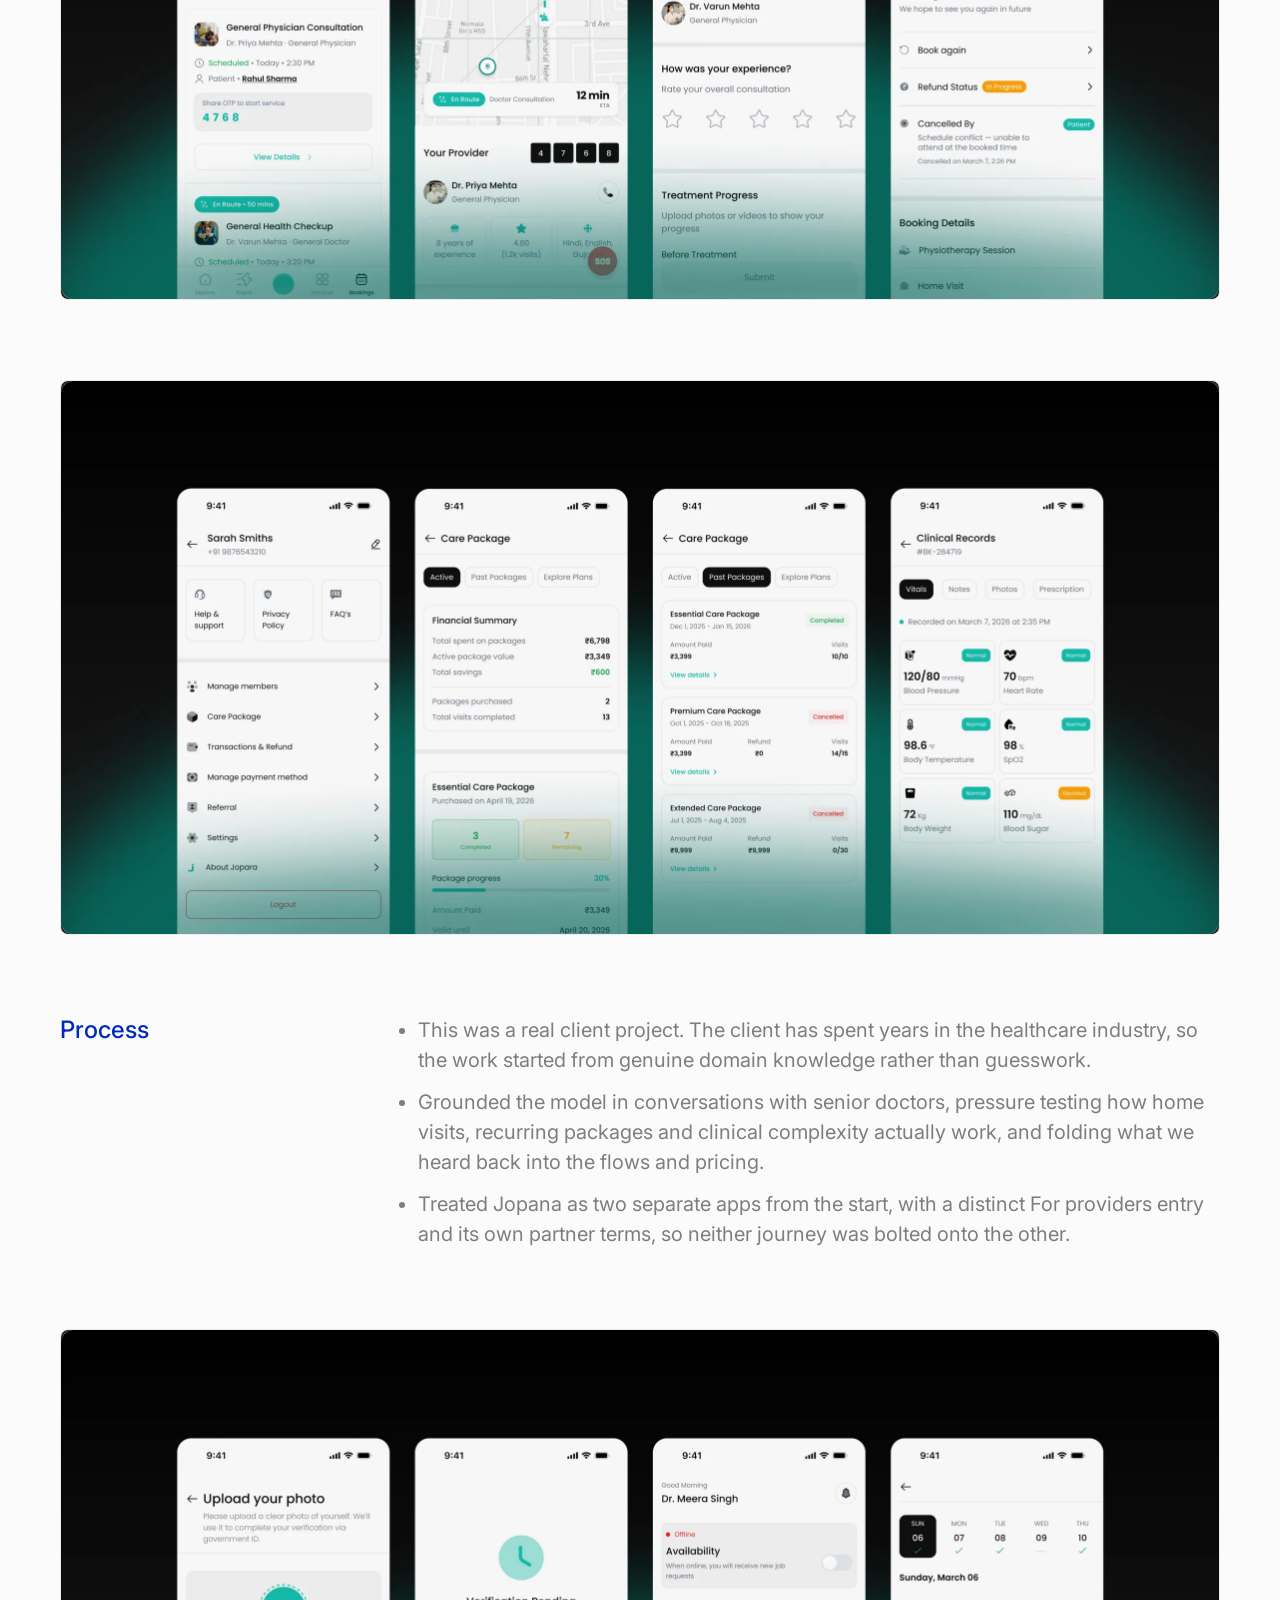
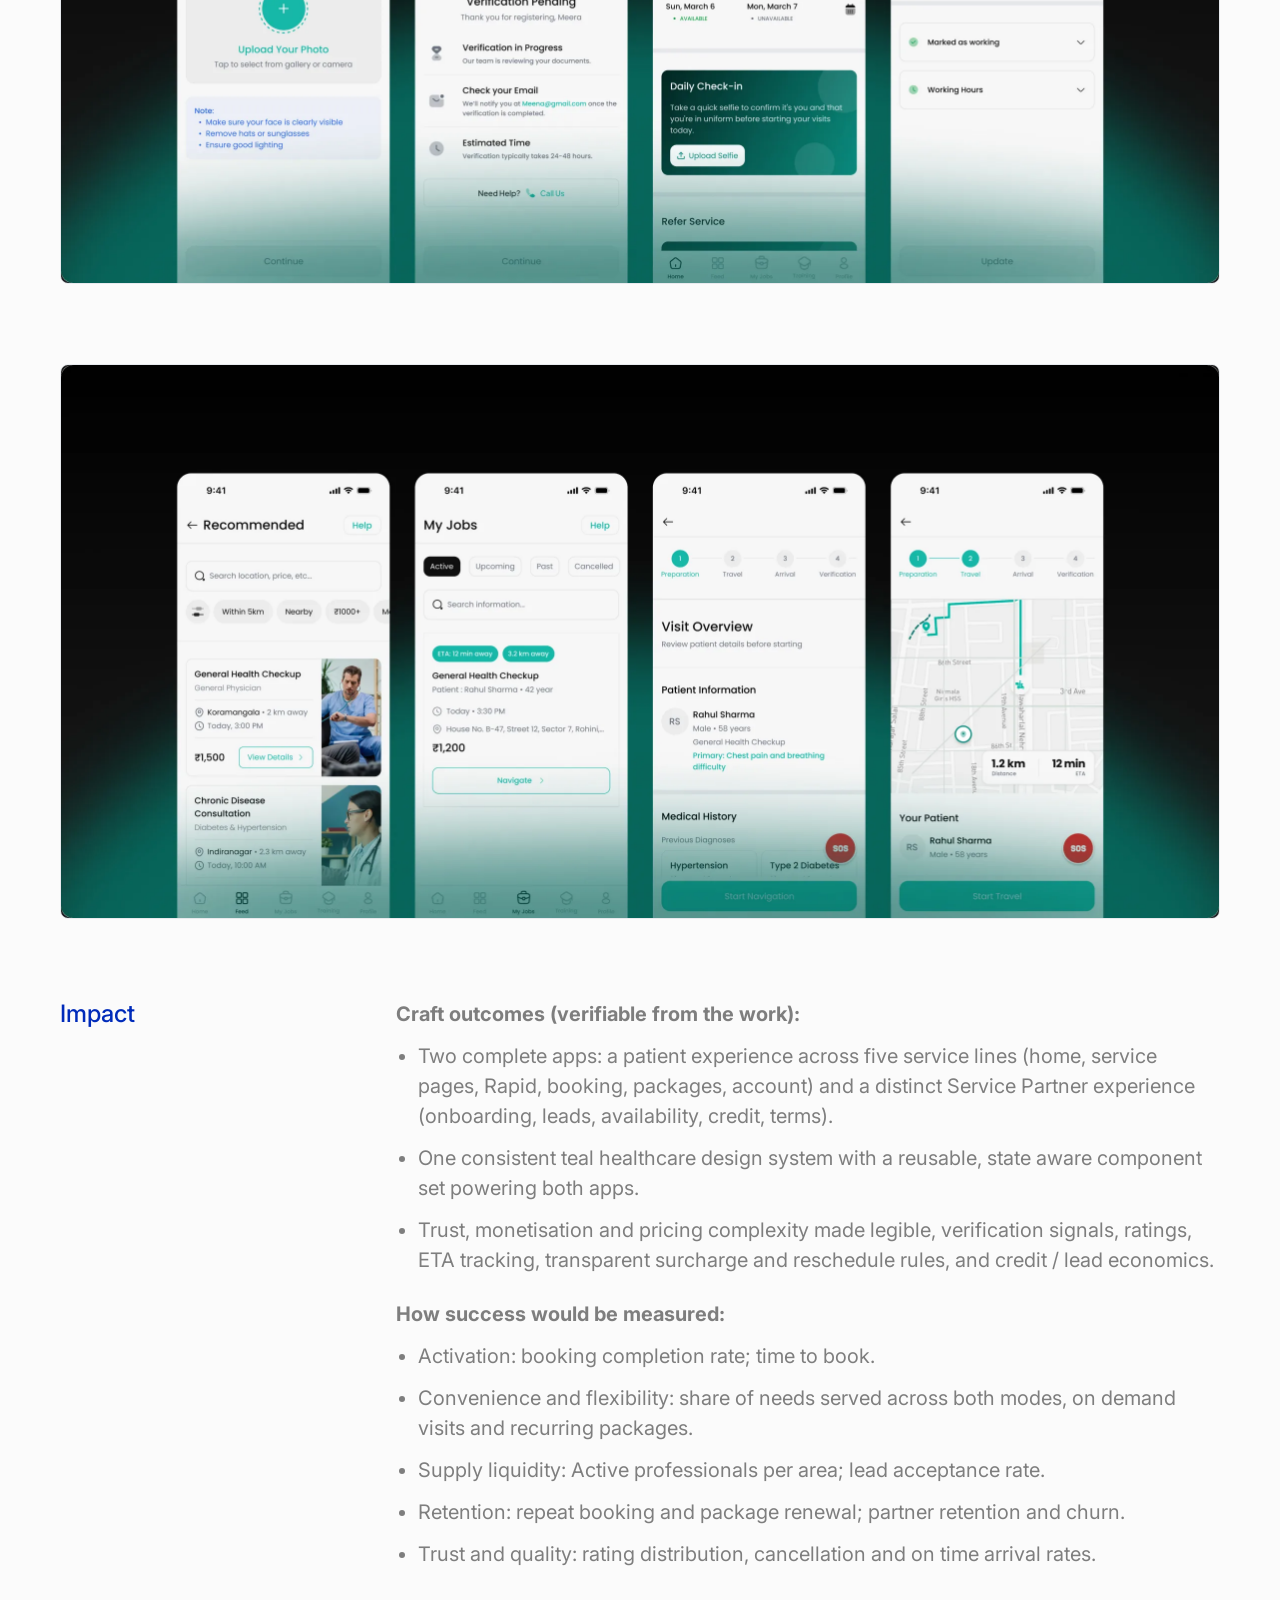
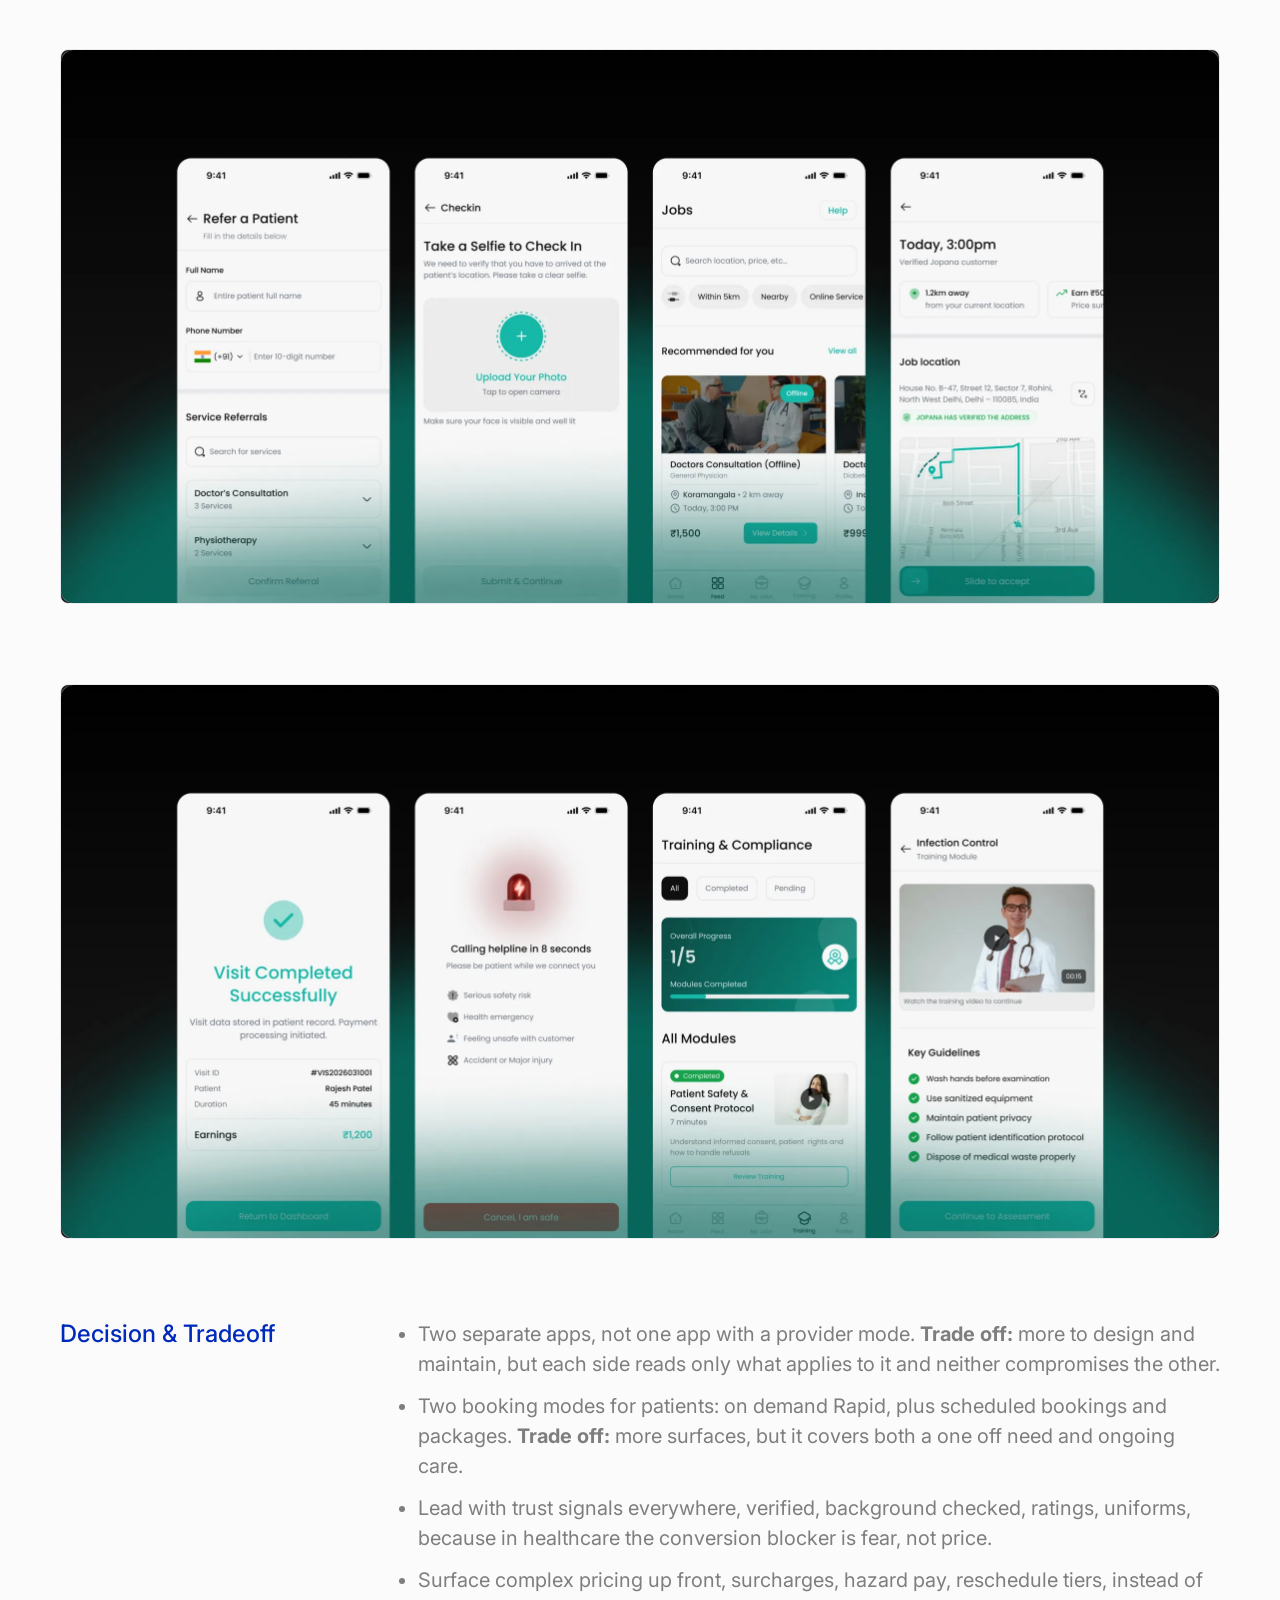
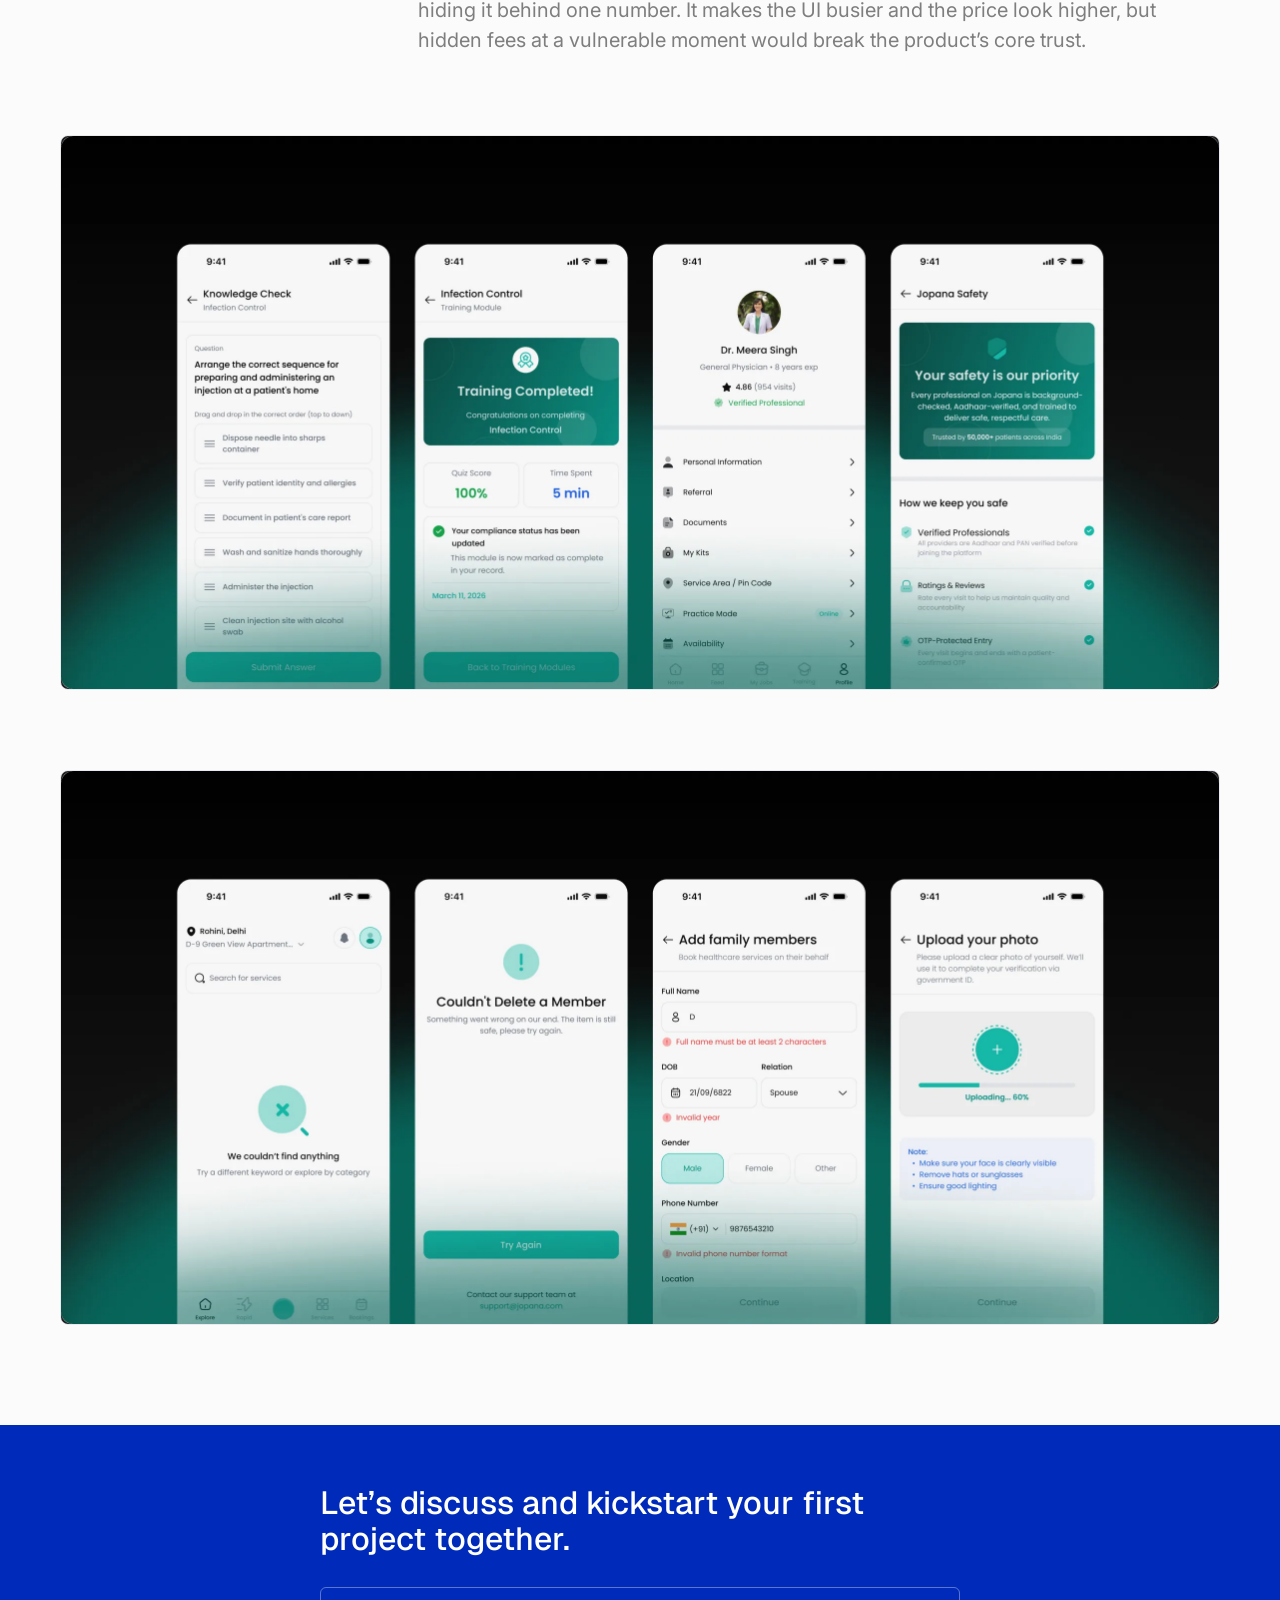
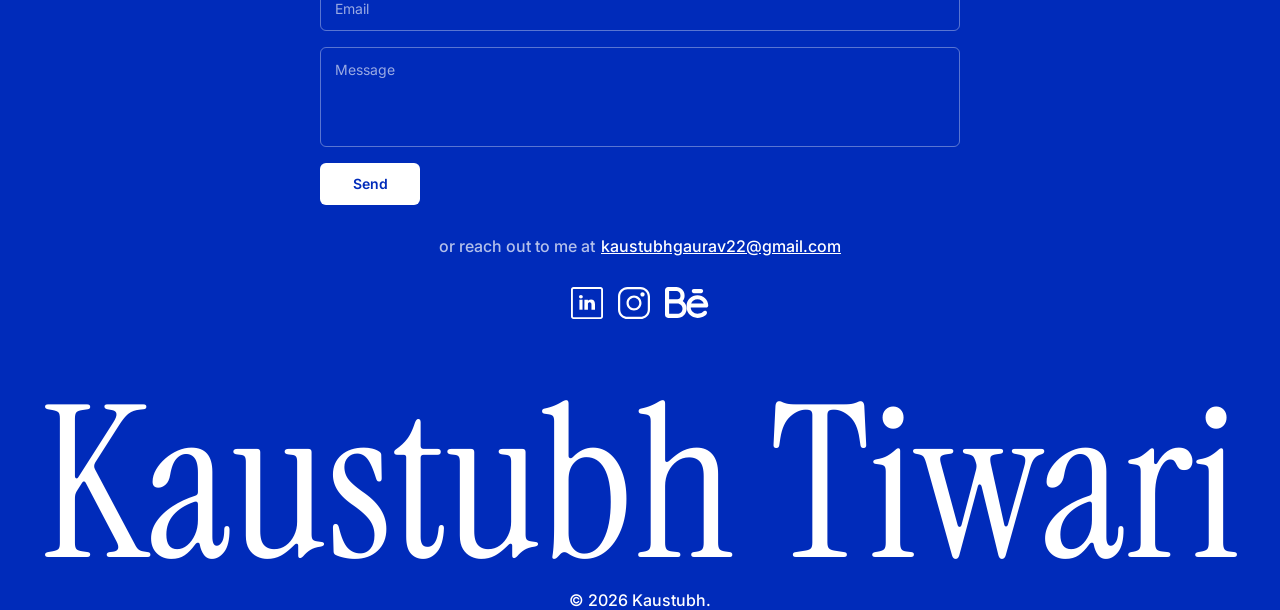
==== commit ea4f8ec6: "Animations: plane liftoff, barcode scan, ticket lift, postcard settle Co-Authored-By: Claude Opus 5 " ====
--- a/case-jopana.html
+++ b/case-jopana.html
@@ -12,6 +12,7 @@
 <link rel="preconnect" href="https://fonts.googleapis.com">
 <link rel="preconnect" href="https://fonts.gstatic.com" crossorigin>
 <link href="https://fonts.googleapis.com/css2?family=Inter:wght@400;500;600;700&family=Instrument+Serif&family=Geist:wght@400;500&family=Geist+Mono&display=swap" rel="stylesheet">
+<script>document.documentElement.classList.add('js')</script>
 <link rel="stylesheet" href="styles.css">
 </head>
 <body>
--- a/styles.css
+++ b/styles.css
@@ -106,7 +106,9 @@
   display: flex;
   justify-content: center;
 }
-.panel .col { padding-block: 64px; }
+/* the design gives every panel a deeper bottom than top, so a section ends with
+   air under it before the next sheet arrives over the top */
+.panel .col { padding-block: 64px 128px; }
 
 .panel--hero { background: url("assets/paper-texture.webp") center / cover no-repeat; }
 .panel--hero .col { padding-block: 32px 96px; }
@@ -122,7 +124,23 @@
    slide behind the pinned About panel instead of over it. */
 .panel--footer { position: relative; }
 
-.postcard { width: 100%; height: auto; }
+/* Settles in on load like a card being put down on the desk. The fill is
+   backwards rather than both on purpose: both would leave the animation's end
+   state latched forever and the hover transform below would never apply. */
+.postcard {
+  width: 100%;
+  height: auto;
+  transform-origin: 50% 55%;
+  animation: postcard-settle 950ms cubic-bezier(.22,.61,.36,1) backwards;
+  transition: transform 480ms cubic-bezier(.22,.61,.36,1);
+}
+@keyframes postcard-settle {
+  from { opacity: 0; transform: translateY(16px) scale(0.97) rotate(-1.4deg); }
+  to   { opacity: 1; transform: none; }
+}
+/* Hover straightens the postcard. It is drawn at about 3 degrees off level in
+   the artwork, and the design's hover state sits it upright at the same size. */
+.panel--hero:hover .postcard { transform: rotate(3.08deg) scale(1.01); }
 
 /* ---------- section header: rule + diamond + serif label ---------- */
 .section { display: flex; flex-direction: column; gap: 24px; }
@@ -169,12 +187,22 @@
 }
 /* A custom property does not interpolate, so changing --ticket-ink alone would
    snap. Each property that reads one carries its own transition instead, and
-   they all run on the same curve so the stub and its contents turn together. */
-.ticket-face,
+   they all run on the same curve so the stub and its contents turn together.
+
+   transition is a shorthand, so the face has to declare its lift here too
+   rather than in a separate rule that one of these would overwrite. */
 .ticket-route, .ticket-title, .ticket-kind, .ticket-year,
-.ticket-barcode, .ticket-rule, .ticket-plane {
+.ticket-barcode, .ticket-rule {
   transition: background-color 260ms ease, color 260ms ease;
 }
+/* The lift sits on the face, not on .ticket, because .ticket carries the scroll
+   reveal and that also animates transform. The shadow still follows: the filter
+   on the parent renders this element after it moves. */
+.ticket-face { transition: background-color 260ms ease, transform 260ms ease; }
+.ticket:hover .ticket-face,
+.ticket:focus-visible .ticket-face { transform: translateY(-6px); }
+.ticket { transition: filter 260ms ease; }
+.ticket:hover, .ticket:focus-visible { filter: drop-shadow(0 12px 20px rgb(0 0 0 / 0.28)); }
 .ticket:hover .ticket-face,
 .ticket:focus-visible .ticket-face {
   --ticket-bg: var(--blue);
@@ -246,8 +274,33 @@
   white-space: nowrap;
   color: var(--ticket-ink);
 }
+/* A reader passing over the code. The bar is the card's own background colour,
+   so it reads as a wipe against the bars in both the rest and hover palettes
+   rather than needing a highlight that only works on one of them. The span is
+   already rotated, so the sweep runs along the barcode of its own accord. */
+.ticket-barcode::after {
+  content: "";
+  position: absolute;
+  inset: -0.15em -0.35em;
+  background: linear-gradient(90deg,
+    transparent 38%, var(--ticket-bg) 47%, var(--ticket-bg) 53%, transparent 62%);
+  opacity: 0;
+  pointer-events: none;
+}
+.ticket:hover .ticket-barcode::after,
+.ticket:focus-visible .ticket-barcode::after {
+  animation: ticket-scan 1100ms cubic-bezier(.4,0,.2,1);
+}
+@keyframes ticket-scan {
+  0%   { opacity: 0; transform: translateX(-115%); }
+  12%  { opacity: 0.9; }
+  88%  { opacity: 0.9; }
+  100% { opacity: 0; transform: translateX(115%); }
+}
+/* 16 in from the right border, the same inset the destination code and the
+   barcode already sit on. Its centre is therefore 32/2 further in again. */
 .ticket-plane {
-  left: calc(731.25 * var(--u));
+  left: calc(715 * var(--u));
   top: calc(299.6 * var(--u));
   width: calc(32 * var(--u));
   height: calc(32 * var(--u));
@@ -255,6 +308,12 @@
   background: var(--ticket-ink);
   -webkit-mask: url("assets/work/airplane.svg") no-repeat center / contain;
   mask: url("assets/work/airplane.svg") no-repeat center / contain;
+  transition: transform 560ms cubic-bezier(.22,.61,.36,1), background-color 260ms ease;
+}
+/* it takes off along the 45 degrees it already points */
+.ticket:hover .ticket-plane,
+.ticket:focus-visible .ticket-plane {
+  transform: translate(calc(-50% + 13 * var(--u)), calc(-50% - 13 * var(--u))) rotate(45deg);
 }
 .ticket-tear { display: none; } /* desktop tears vertically, and the notches say so */
 .ticket-soon {
@@ -272,7 +331,7 @@
 /* column widens from 640 to 1160 on case study pages */
 .col--case { width: 1160px; gap: 80px; padding: 100px 0; }
 .masthead { display: flex; flex-direction: column; gap: 38px; }
-.back { font-size: 18px; line-height: 22px; text-decoration: none; align-self: flex-start; }
+.back { font-weight: 400; font-size: 18px; line-height: 22px; text-decoration: none; align-self: flex-start; }
 .back:hover { text-decoration: underline; }
 .case-title {
   font-family: "Instrument Serif", Georgia, serif;
@@ -285,8 +344,11 @@
 .meta-col { display: flex; flex-direction: column; gap: 11px; }
 .meta-col--overview { width: 528px; flex: none; }
 .meta-col--year { width: 75px; flex: none; margin-left: auto; }
-.meta-label { font-size: 16px; line-height: 19px; }
-.meta-value { margin: 0; font-size: 20px; line-height: 24px; }
+.meta-label { font-weight: 400; font-size: 16px; line-height: 19px; }
+.meta-value { margin: 0; font-weight: 400; font-size: 20px; line-height: 24px; }
+/* the overview runs to several lines, so it gets the looser measure; the year is
+   a single line and stays tight */
+.meta-col--overview .meta-value { line-height: 1.5; }
 
 .plate { margin: 0; border-radius: 8px; overflow: hidden; border: 1px solid var(--border); }
 .plate img { width: 100%; height: auto; }
@@ -296,26 +358,41 @@
 .case-head {
   flex: none; width: 320px;
   margin: 0;
-  font-weight: 500; font-size: 18px; line-height: 22px;
-}
+  font-weight: 500; font-size: 24px; line-height: 1.21;
+}
+/* Body copy is Regular here, not the 500 the rest of the site runs at, and set on
+   a 1.5 measure. Long reading columns are the one place on this site where the
+   text has to be comfortable rather than tight. */
 .prose { flex: 1; display: flex; flex-direction: column; gap: 24px; }
-.prose p { margin: 0; font-size: 20px; line-height: 24px; color: var(--grey); }
+.prose p { margin: 0; font-weight: 400; font-size: 20px; line-height: 1.5; color: var(--grey); }
 .prose strong { font-weight: 700; }
 .prose ul { margin: 0; padding-left: 22px; display: flex; flex-direction: column; gap: 12px; }
-.prose li { font-size: 20px; line-height: 24px; color: var(--grey); }
+.prose li { font-weight: 400; font-size: 20px; line-height: 1.5; color: var(--grey); }
 /* a label heading sits tight to the list it introduces */
 .prose-label + ul { margin-top: -12px; }
 
 /* ---------- reveal on scroll ---------- */
-.reveal {
+/* Scoped to .js, which an inline script in the head sets before anything paints.
+   These elements start invisible, so if the stylesheet hid them unconditionally
+   then a browser with scripting off would show a blank page rather than an
+   unanimated one. Hiding only when the script that reveals them is able to run
+   is the difference between degrading the animation and losing the content. */
+.js .reveal {
   opacity: 0;
   transform: translateY(18px);
   transition: opacity 620ms cubic-bezier(.22,.61,.36,1), transform 620ms cubic-bezier(.22,.61,.36,1);
   will-change: opacity, transform;
 }
-.reveal.is-in { opacity: 1; transform: none; }
-/* if JS never runs, nothing should stay invisible */
-.no-js .reveal { opacity: 1; transform: none; }
+.js .reveal.is-in { opacity: 1; transform: none; }
+
+/* A ticket both reveals and deepens its shadow on hover. Transition is a
+   shorthand, so whichever rule came last would otherwise wipe out the other
+   set; they have to be declared together, on a selector that beats both. */
+.js .ticket.reveal {
+  transition: opacity 620ms cubic-bezier(.22,.61,.36,1),
+              transform 620ms cubic-bezier(.22,.61,.36,1),
+              filter 260ms ease;
+}
 
 /* ---------- about ---------- */
 .about-body { display: flex; flex-direction: column; gap: 40px; }
@@ -422,7 +499,11 @@
 .socials svg { height: 32px; width: auto; fill: #fff; display: block; }
 .socials a:hover, .socials a:focus-visible { opacity: 0.7; }
 
-.wordmark { width: 100%; padding-top: 60px; text-align: center; }
+/* The wordmark is set on line-height 1, so the font's descent space spills below
+   the box it occupies. Nothing is drawn down there, but it still counts as page
+   height, which left a strip of page background showing under the footer. Clip
+   removes it from scrollable overflow without creating a scroll container. */
+.wordmark { width: 100%; padding-top: 60px; text-align: center; overflow: clip; }
 .wordmark .mark {
   font-family: "Instrument Serif", Georgia, serif;
   font-weight: 400;
@@ -431,7 +512,7 @@
   margin: 0;
   white-space: nowrap;
 }
-.wordmark .copy { font-size: 16px; line-height: 19.2px; margin: 0; padding-bottom: 12px; }
+.wordmark .copy { font-size: 16px; line-height: 19.2px; margin: 0; }
 
 /* ---------- mobile ---------- */
 @media (max-width: 680px) {
@@ -442,8 +523,9 @@
   .pill { padding: 8px 14px; }
   /* full bleed minus the 16px page padding, not the desktop 32px gutter */
   .col { width: 100%; padding: 32px 16px 56px; gap: 40px; }
-  /* panels keep the 16px inline padding from .col and only tighten top and bottom */
-  .panel .col { padding-block: 40px; }
+  /* panels keep the 16px inline padding from .col; the design uses the same
+     64 over 128 rhythm here as on desktop */
+  .panel .col { padding-block: 64px 128px; }
   .panel--hero .col { padding-block: 32px 40px; }
   .head { height: auto; gap: 8px; }
   .head .label { font-size: 28px; line-height: 34px; }
@@ -523,7 +605,7 @@
   .case-section { flex-direction: column; gap: 16px; }
   .case-head { width: auto; }
   .prose { gap: 16px; }
-  .prose p, .prose li { font-size: 16px; line-height: 19.2px; }
+  .prose p, .prose li { font-size: 16px; line-height: 1.5; }
   .prose ul { gap: 10px; }
   .prose-label + ul { margin-top: -6px; }
   .back { font-size: 16px; }
@@ -545,7 +627,8 @@
   .polaroid-2 { left: 188px; top: 11px; width: 174px; height: 210px; }
   .polaroid-2 img { height: 166px; }
 
-  .footer { padding: 60px 16px 0; }
+  /* the mobile footer sits lower in its sheet and carries air under the wordmark */
+  .footer { padding: 128px 16px 72px; }
   .contact { gap: 24px; }
   .contact h2 { font-size: 24px; line-height: 27px; }
   .or { flex-direction: column; gap: 4px; font-size: 15px; }
@@ -572,7 +655,10 @@
 @media (prefers-reduced-motion: reduce) {
   * { transition: none !important; }
   html { scroll-behavior: auto; }
-  .reveal { opacity: 1; transform: none; }
+  .js .reveal { opacity: 1; transform: none; }
   /* sheets scroll past each other normally instead of pinning and stacking */
   .panel { position: static; }
-}
+  /* the settle, the barcode scan and anything else keyframed */
+  *, *::before, *::after { animation: none !important; }
+  .postcard { opacity: 1; }
+}
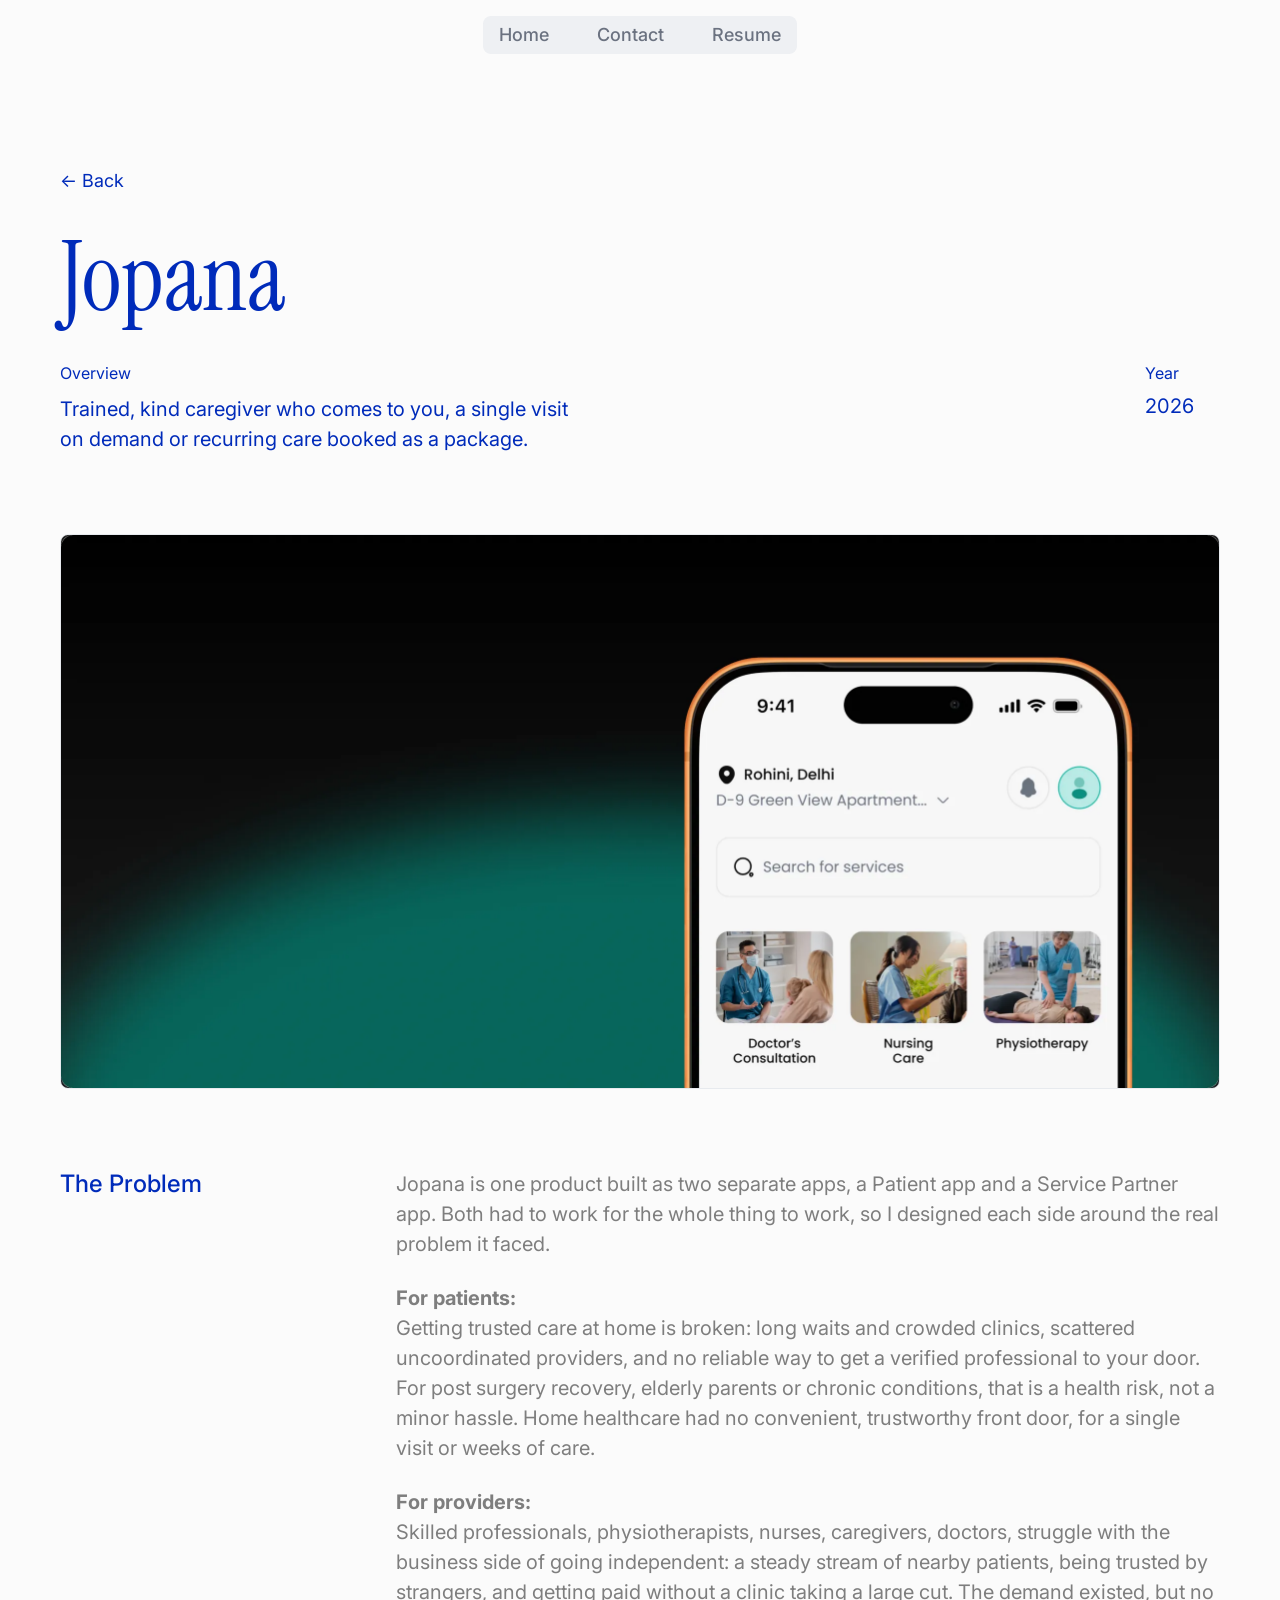
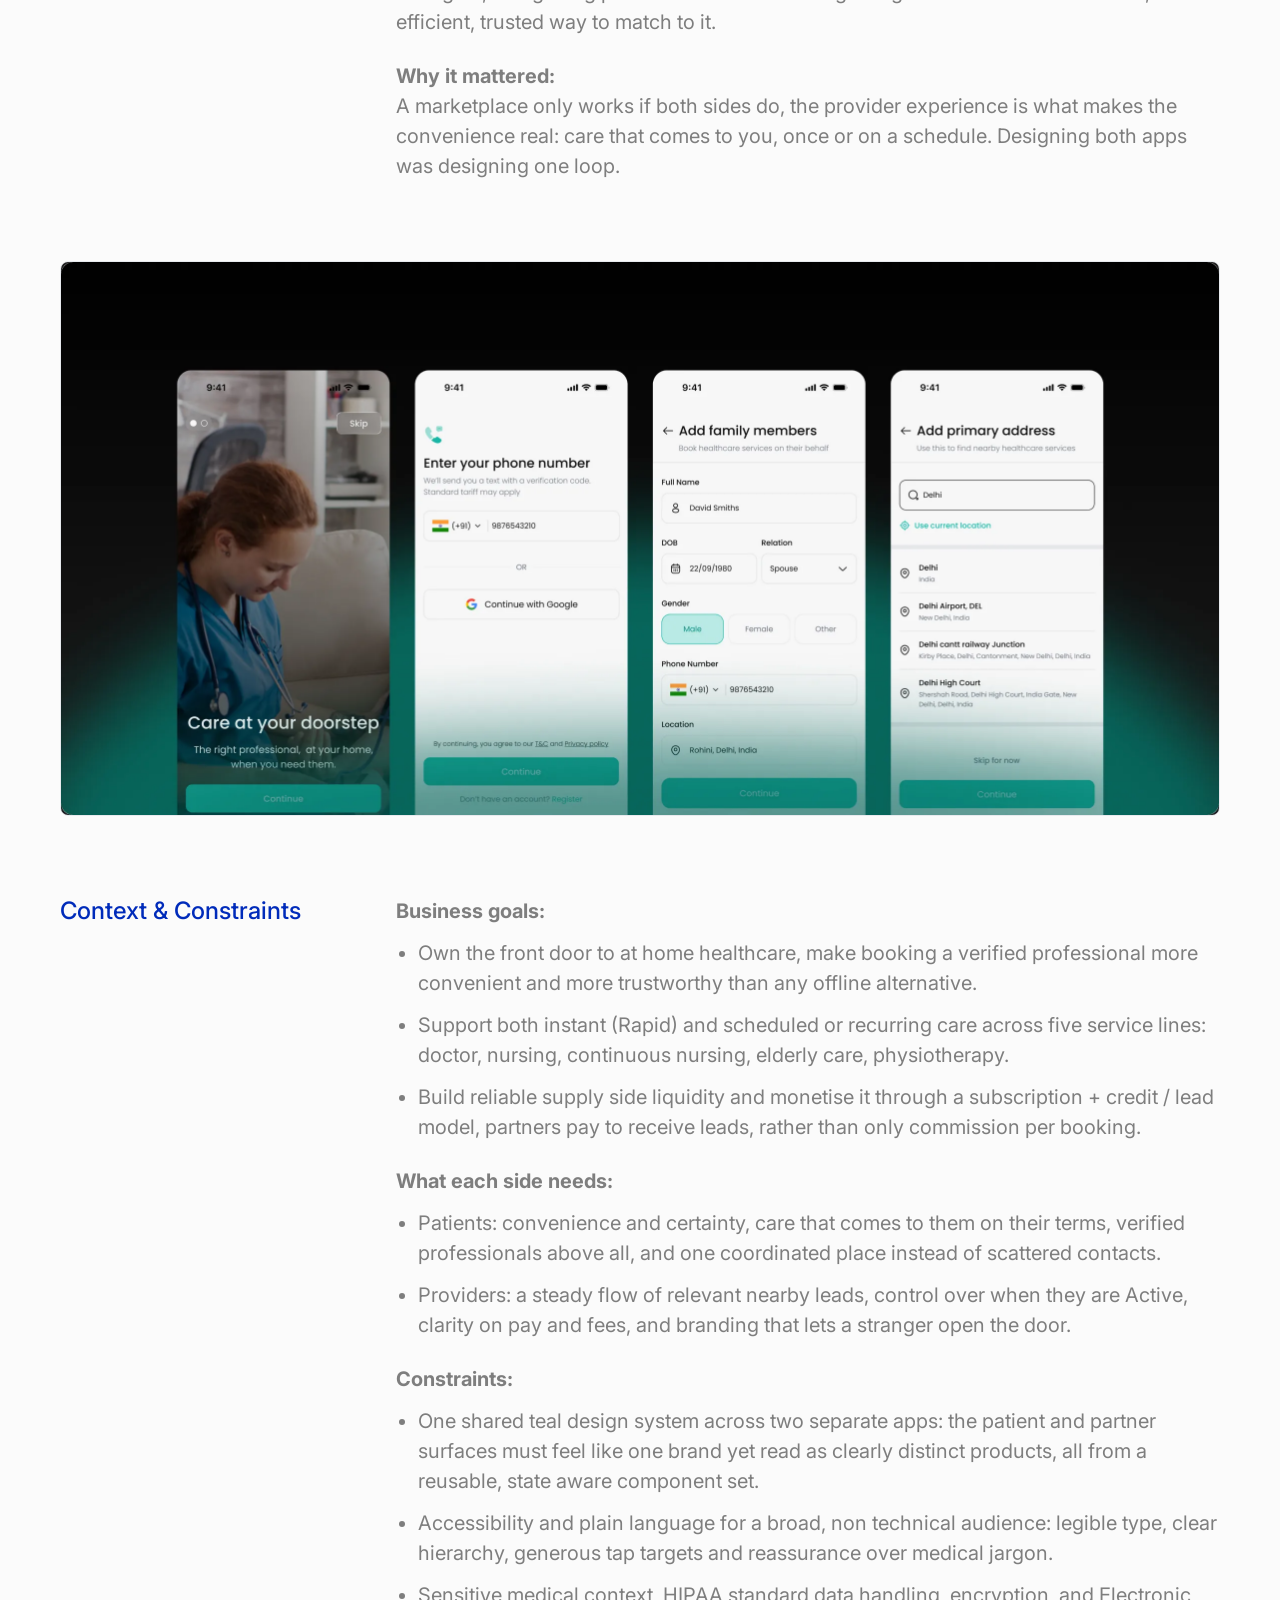
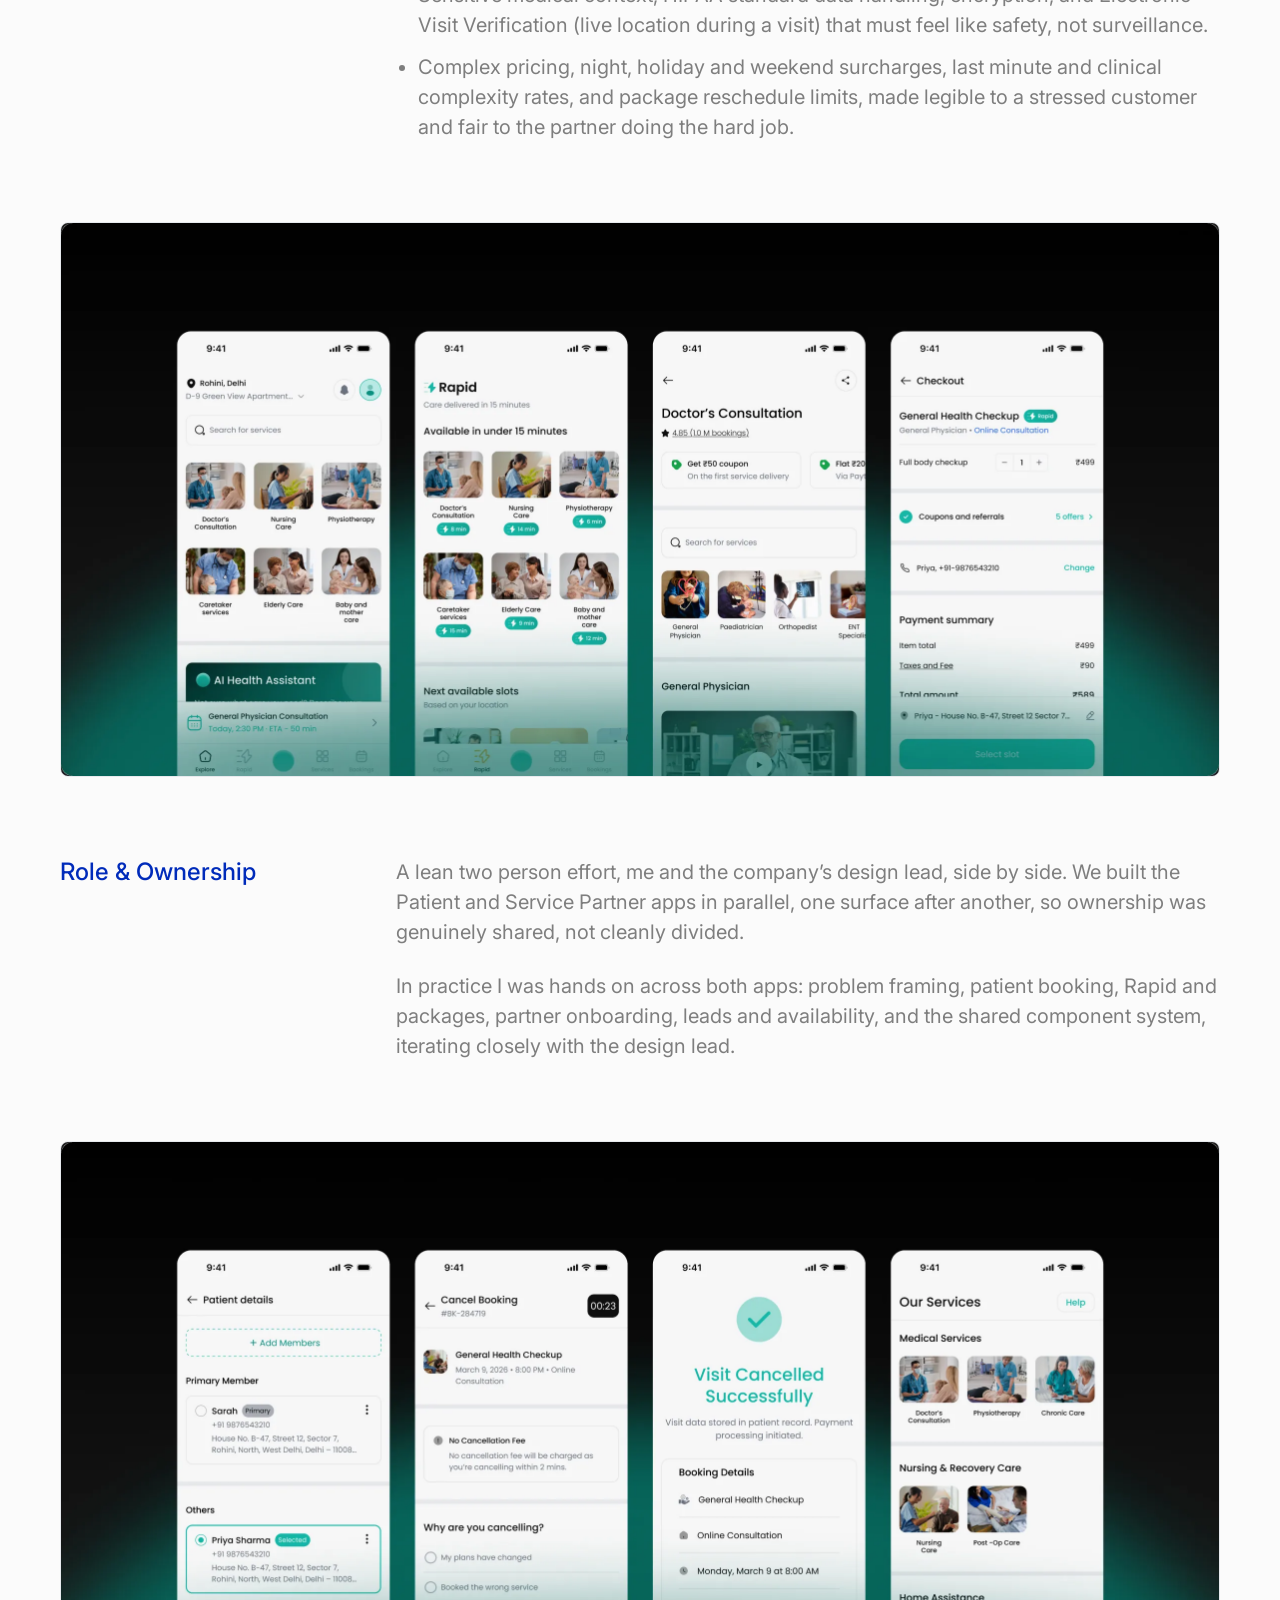
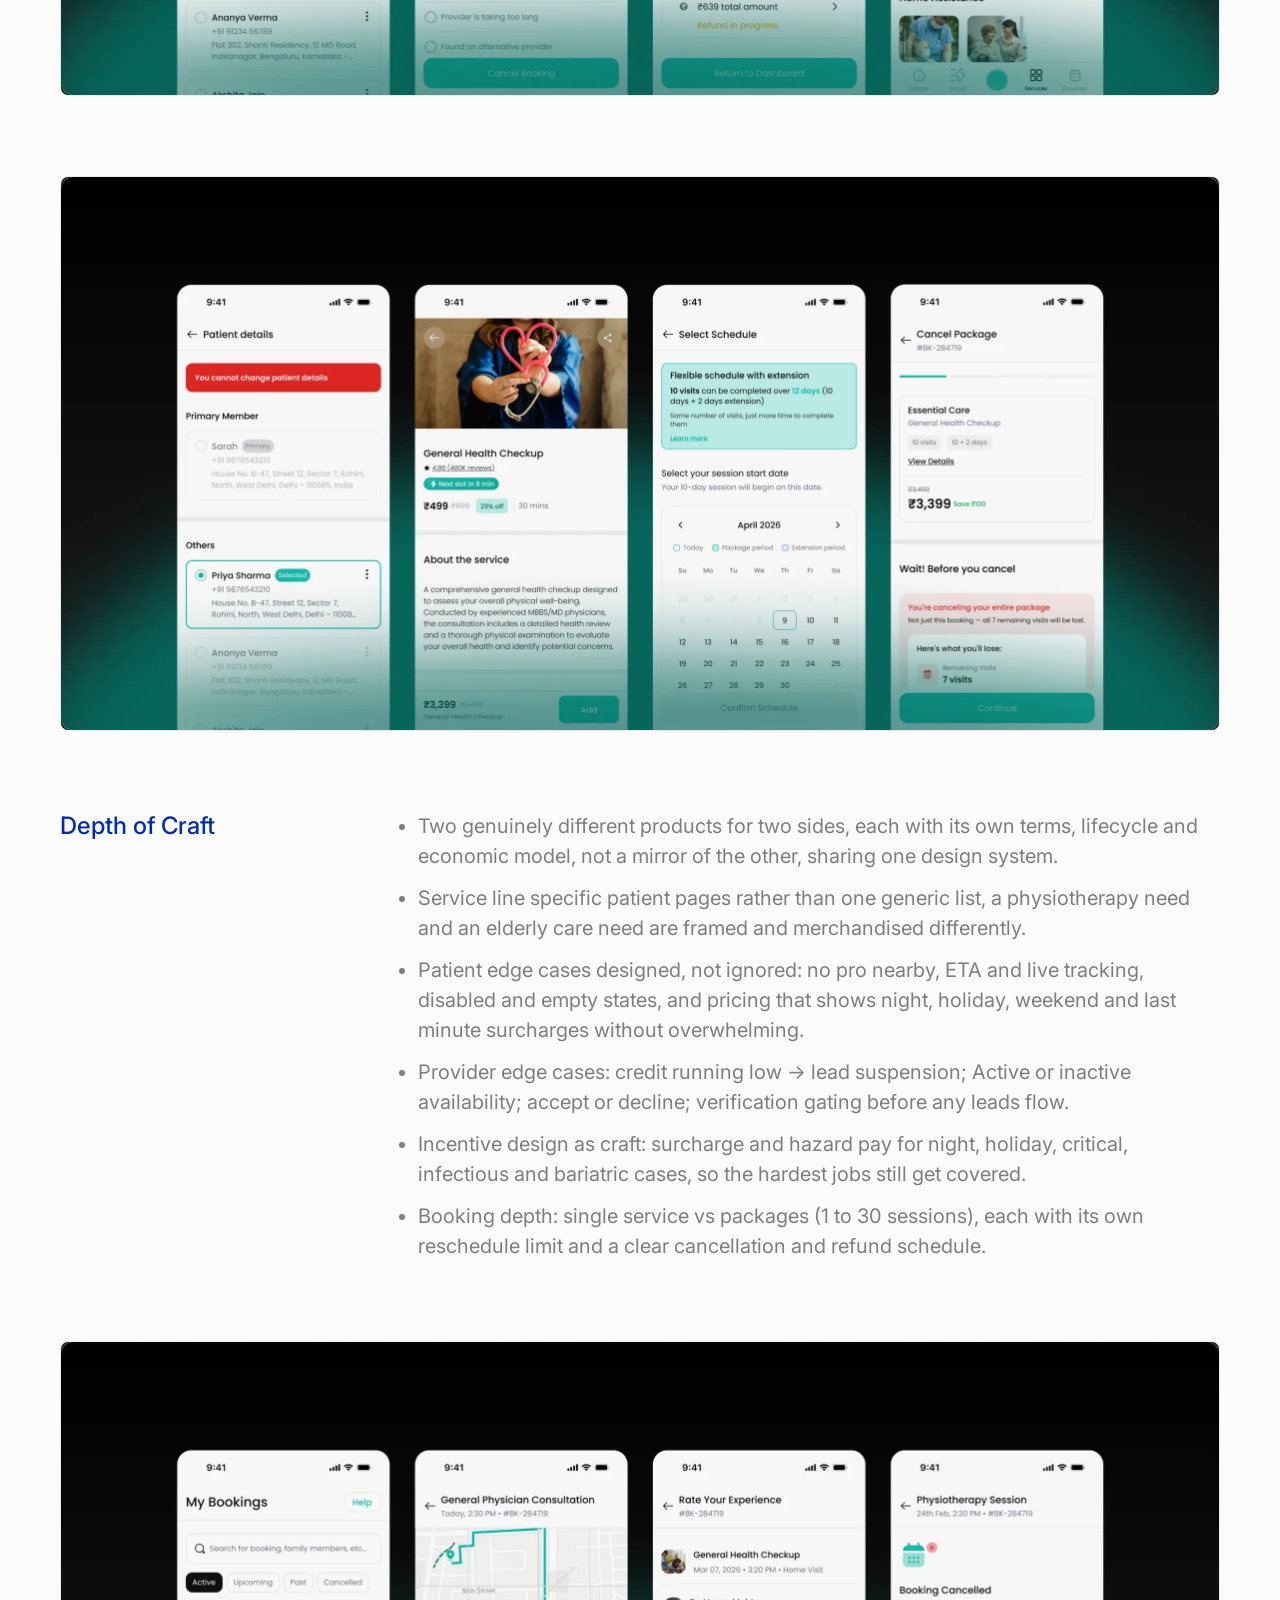
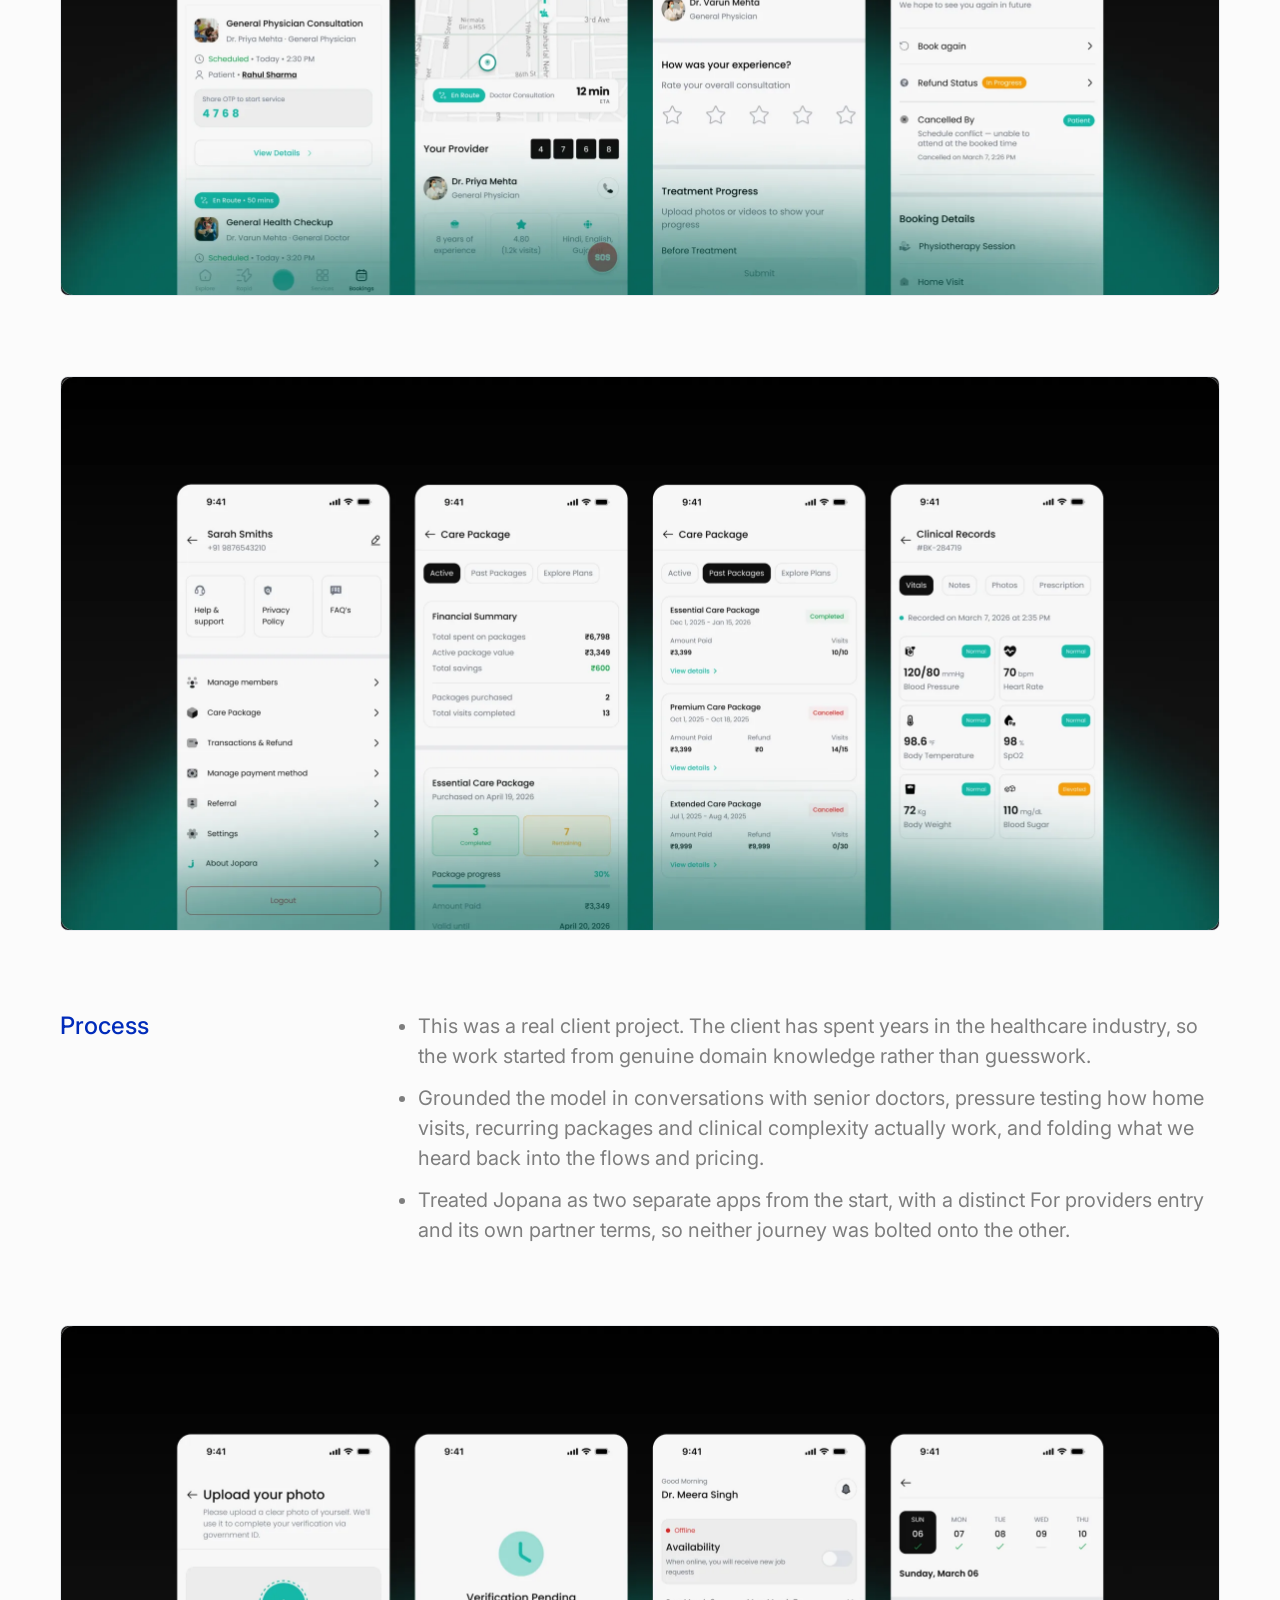
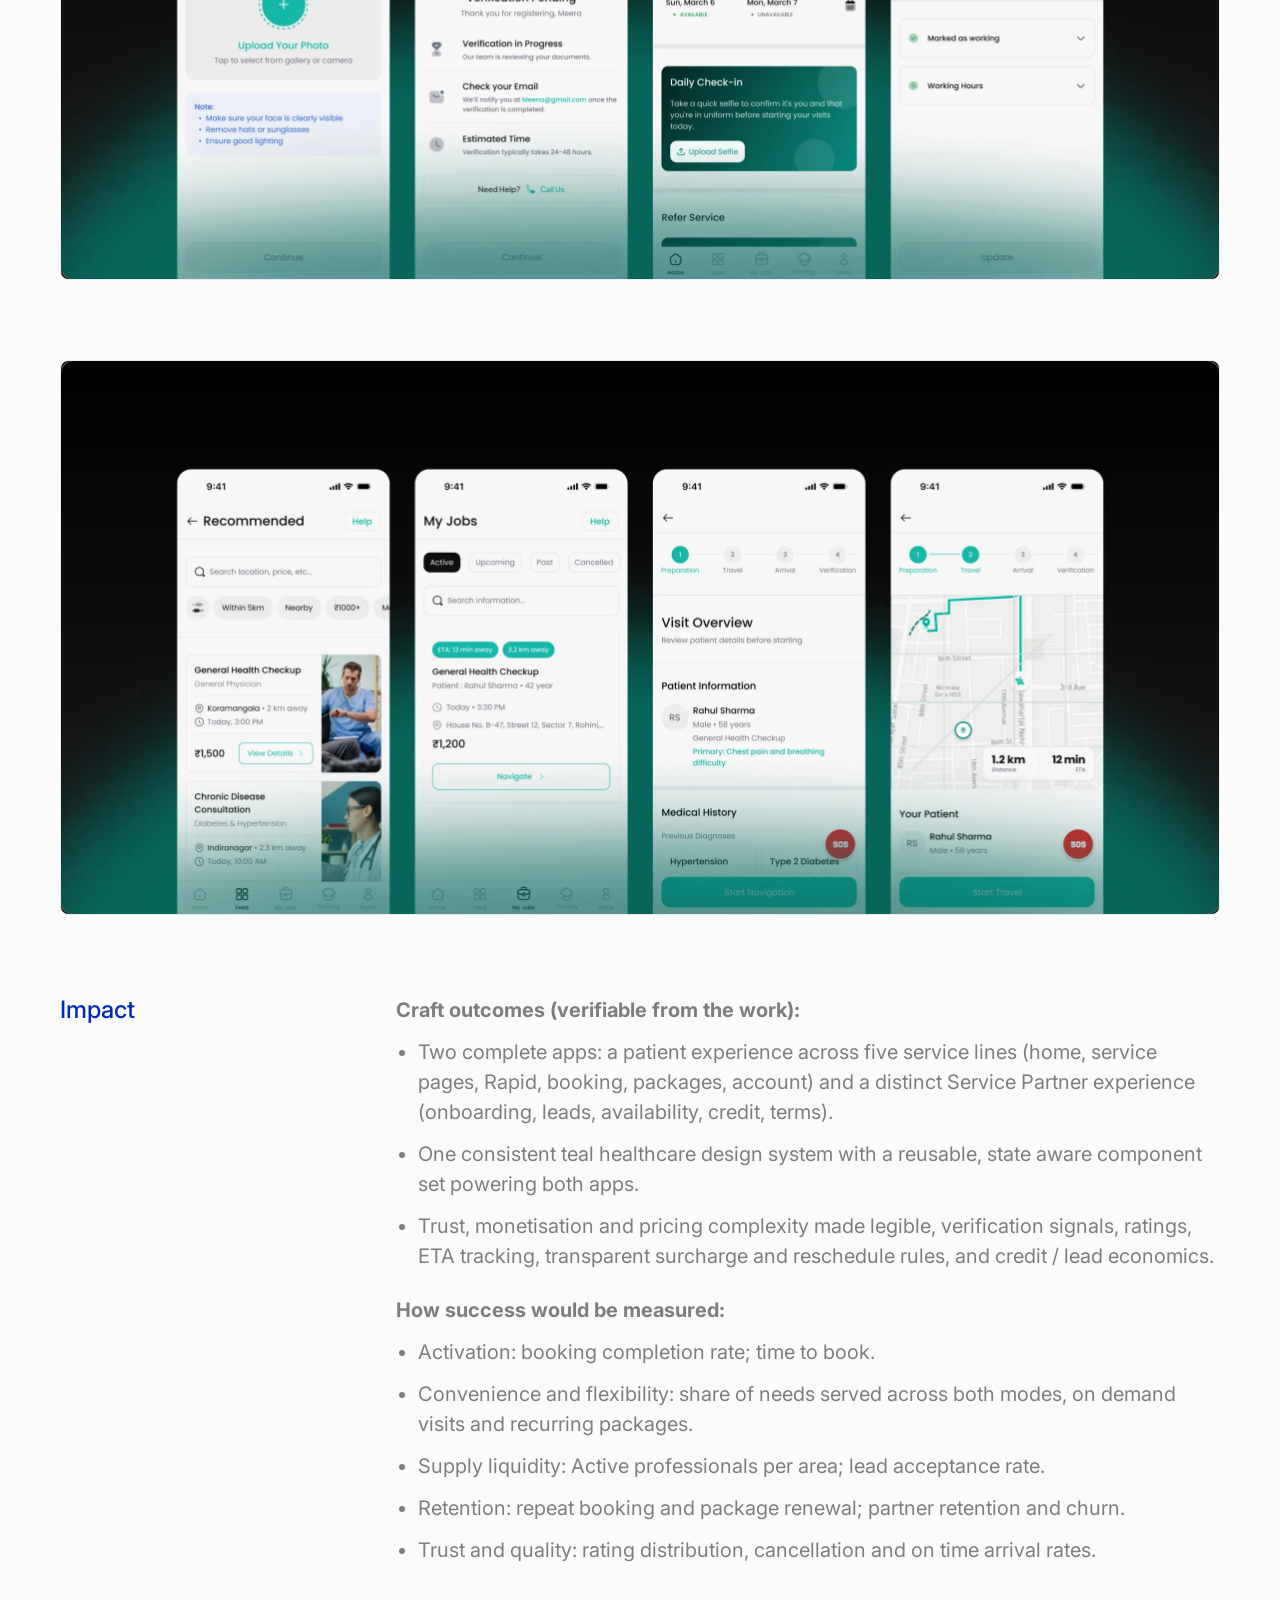
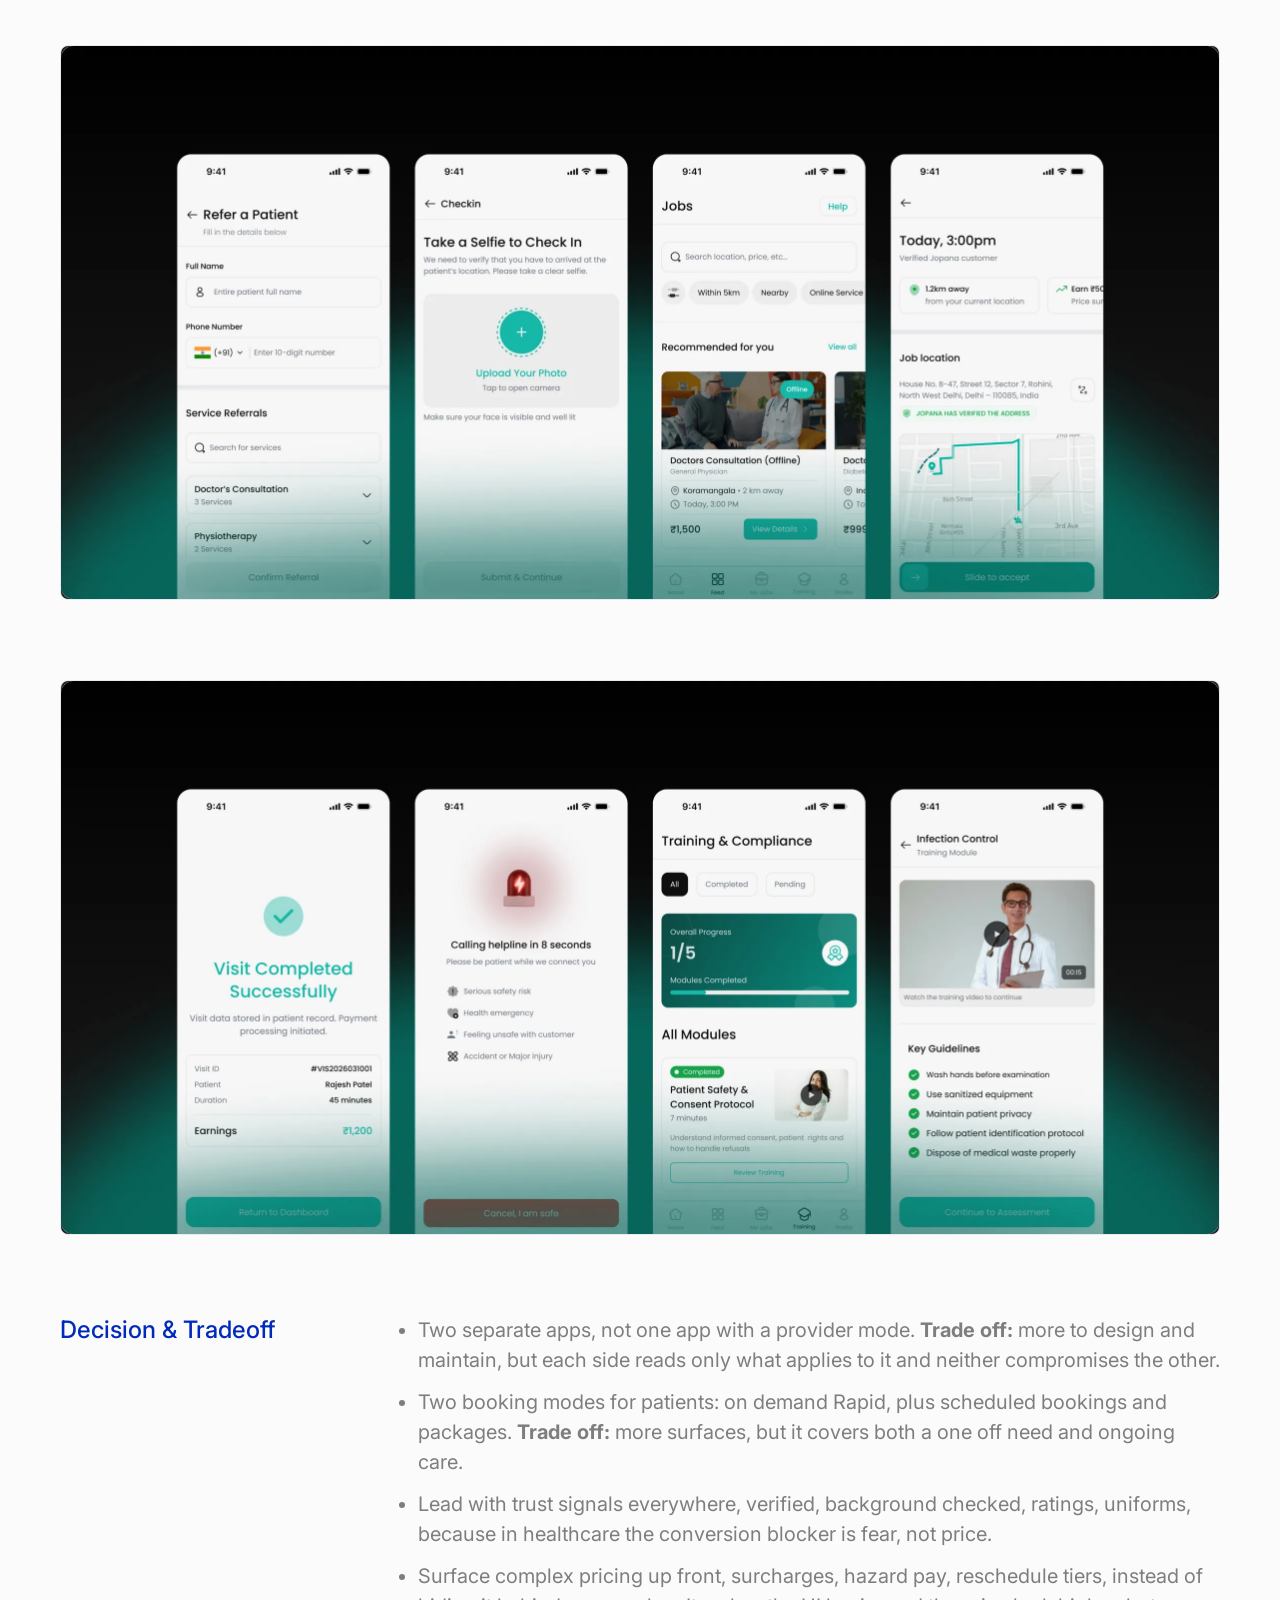
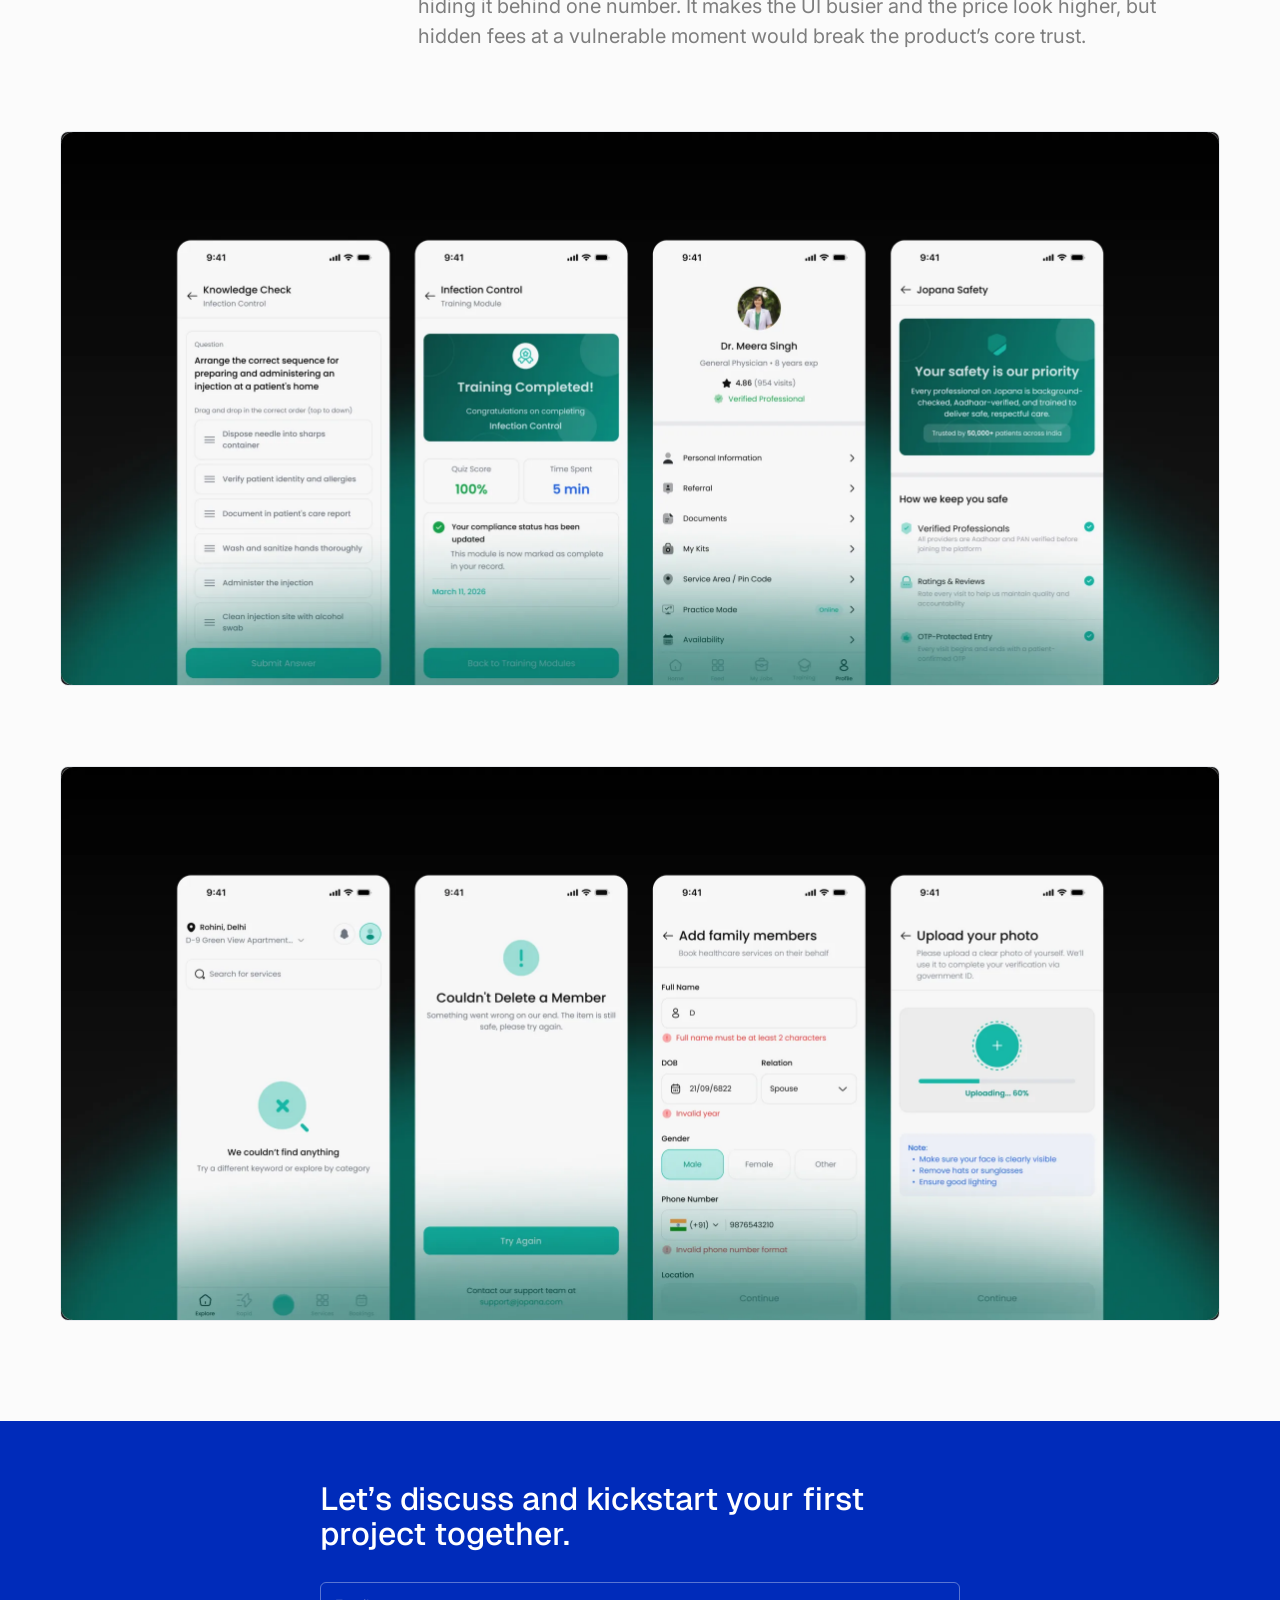
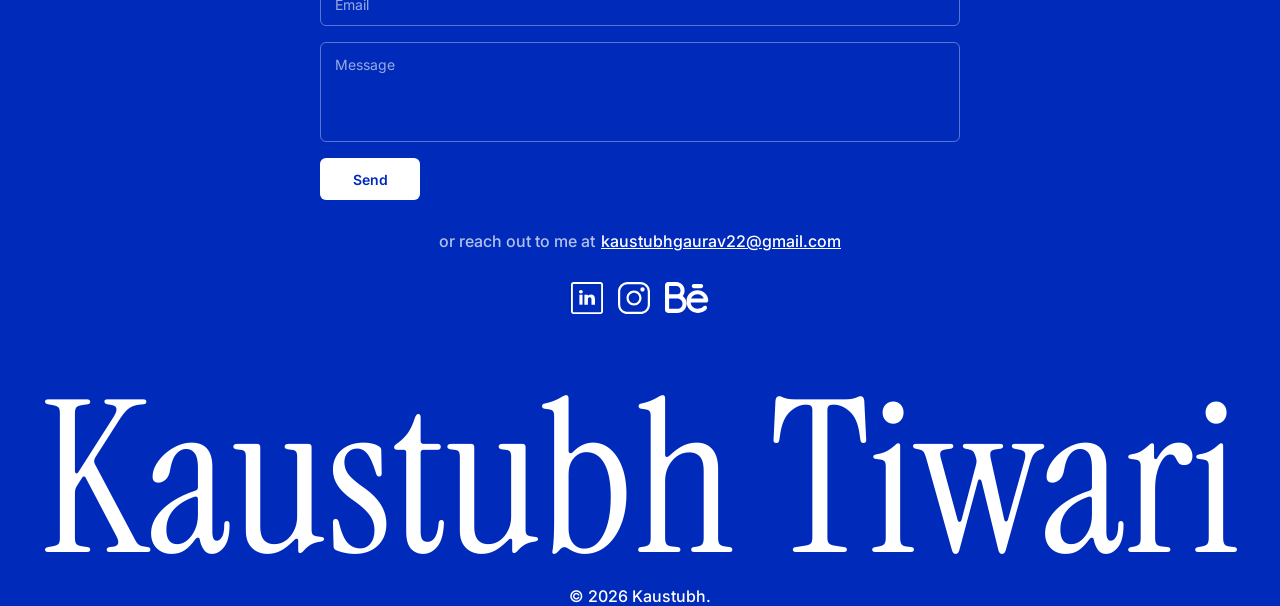
==== commit b34aa8b7: "Add the Google Analytics tag to every page Co-Authored-By: Claude Opus 5 (1M context) <noreply@anthr" ====
--- a/case-jopana.html
+++ b/case-jopana.html
@@ -3,6 +3,15 @@
 <head>
 <meta charset="utf-8">
 <meta name="viewport" content="width=device-width, initial-scale=1">
+<!-- Google tag (gtag.js) -->
+<script async src="https://www.googletagmanager.com/gtag/js?id=G-R4NJJXCTS9"></script>
+<script>
+  window.dataLayer = window.dataLayer || [];
+  function gtag(){dataLayer.push(arguments);}
+  gtag('js', new Date());
+
+  gtag('config', 'G-R4NJJXCTS9');
+</script>
 <title>Jopana — Kaustubh Tiwari</title>
 <meta name="description" content="Trained, kind caregiver who comes to you, a single visit on demand or recurring care booked as a package.">
 <meta property="og:title" content="Jopana — Kaustubh Tiwari">
--- a/styles.css
+++ b/styles.css
@@ -48,12 +48,17 @@
 
 /* ---------- nav ---------- */
 /* One grey tray holding all four items, rather than four separate pills. */
+/* Sticks to the top with the tray sitting 16 below the edge. The z-index is not
+   decoration: the stacked sheets are positioned, so without it they would climb
+   over the nav rather than pass beneath it. */
 .nav {
+  position: sticky;
+  top: 0;
+  z-index: 20;
   display: flex;
   justify-content: center;
   align-items: center;
-  height: 74px;
-  padding: 0 16px;
+  padding: 16px;
   background: rgb(251 251 251 / 0.88);
   backdrop-filter: blur(6px);
   -webkit-backdrop-filter: blur(6px);
@@ -122,7 +127,11 @@
 /* Nothing comes over the footer, so it never pins. It still has to be positioned:
    static content paints underneath positioned siblings, so a static footer would
    slide behind the pinned About panel instead of over it. */
-.panel--footer { position: relative; }
+.panel--footer {
+  position: relative;
+  /* the Contact link jumps here, and the nav now sits over the top of the page */
+  scroll-margin-top: 86px;
+}
 
 /* Settles in on load like a card being put down on the desk. The fill is
    backwards rather than both on purpose: both would leave the animation's end
@@ -139,8 +148,11 @@
   to   { opacity: 1; transform: none; }
 }
 /* Hover straightens the postcard. It is drawn at about 3 degrees off level in
-   the artwork, and the design's hover state sits it upright at the same size. */
-.panel--hero:hover .postcard { transform: rotate(3.08deg) scale(1.01); }
+   the artwork, and the design's hover state sits it upright at the same size.
+   Triggered on the wrapper, so it responds to the postcard rather than to
+   anywhere in the hero band, and does not chase the pointer as it rotates. */
+.postcard-wrap { width: 100%; }
+.postcard-wrap:hover .postcard { transform: rotate(3.08deg) scale(1.01); }
 
 /* ---------- section header: rule + diamond + serif label ---------- */
 .section { display: flex; flex-direction: column; gap: 24px; }
@@ -278,12 +290,20 @@
    so it reads as a wipe against the bars in both the rest and hover palettes
    rather than needing a highlight that only works on one of them. The span is
    already rotated, so the sweep runs along the barcode of its own accord. */
+/* The sweep is a background position, not a translated box. Moving the element
+   would carry it outside its own bounds and paint over the destination code
+   above, which sits only 11 away from the end of the code. A background is
+   clipped to the box it belongs to, so it cannot reach anything else, and the
+   box spans exactly the length of the barcode. */
 .ticket-barcode::after {
   content: "";
   position: absolute;
-  inset: -0.15em -0.35em;
-  background: linear-gradient(90deg,
-    transparent 38%, var(--ticket-bg) 47%, var(--ticket-bg) 53%, transparent 62%);
+  inset: -0.15em 0;
+  background-image: linear-gradient(90deg,
+    transparent 44%, var(--ticket-bg) 48%, var(--ticket-bg) 52%, transparent 56%);
+  background-size: 300% 100%;
+  background-repeat: no-repeat;
+  background-position: 0% 0%;
   opacity: 0;
   pointer-events: none;
 }
@@ -292,10 +312,10 @@
   animation: ticket-scan 1100ms cubic-bezier(.4,0,.2,1);
 }
 @keyframes ticket-scan {
-  0%   { opacity: 0; transform: translateX(-115%); }
+  0%   { opacity: 0; background-position-x: 0%; }
   12%  { opacity: 0.9; }
   88%  { opacity: 0.9; }
-  100% { opacity: 0; transform: translateX(115%); }
+  100% { opacity: 0; background-position-x: 100%; }
 }
 /* 16 in from the right border, the same inset the destination code and the
    barcode already sit on. Its centre is therefore 32/2 further in again. */
@@ -518,7 +538,7 @@
 @media (max-width: 680px) {
   :root { --col: 100%; }
   /* the tray tightens up rather than shrinking: items butt together, padding drops to 14 */
-  .nav { padding: 20px 16px; height: auto; }
+  .nav { padding: 16px; }
   .pills { gap: 0 0; row-gap: 8px; }
   .pill { padding: 8px 14px; }
   /* full bleed minus the 16px page padding, not the desktop 32px gutter */
@@ -642,7 +662,7 @@
 /* below 390 the tray no longer fits on one line, so buy the space back from padding
    rather than letting Resume wrap onto a second row */
 @media (max-width: 400px) {
-  .nav { padding: 20px 12px; }
+  .nav { padding: 16px 12px; }
   .pill { padding: 8px 12px; }
 }
 
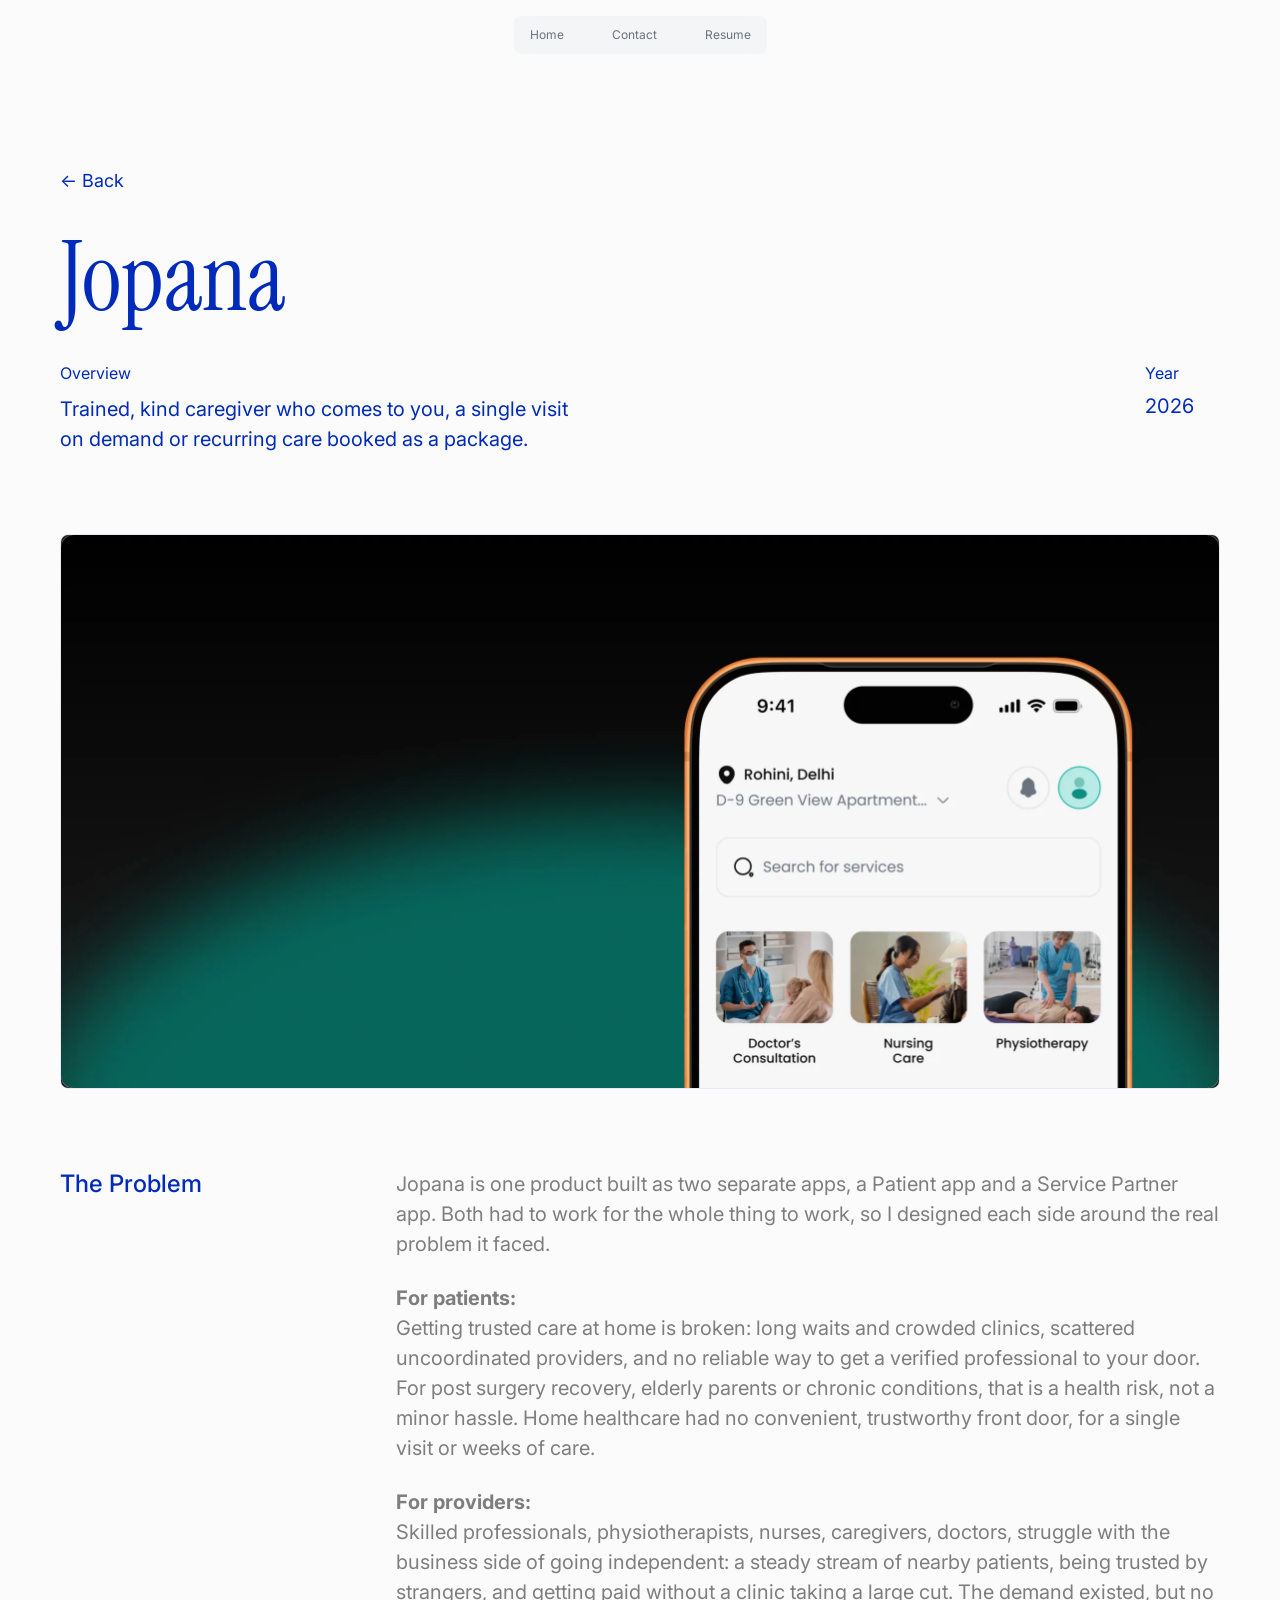
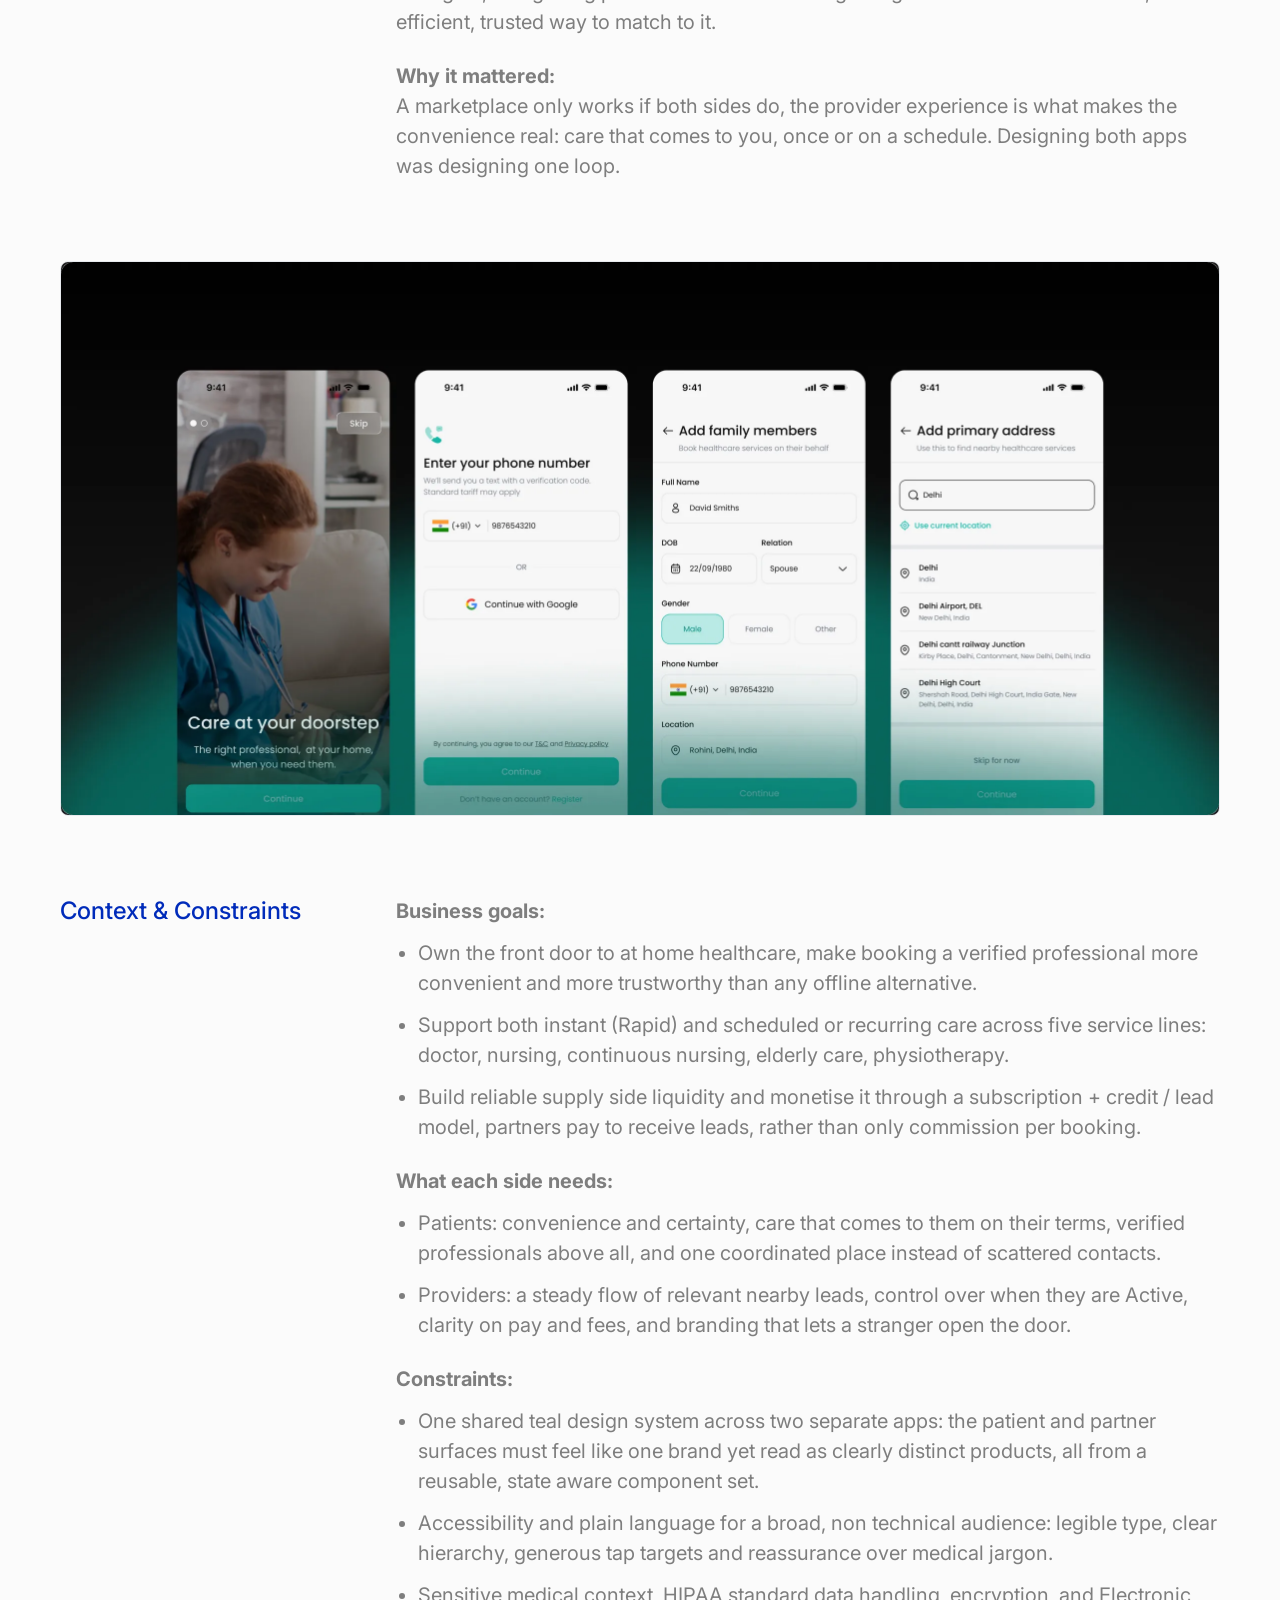
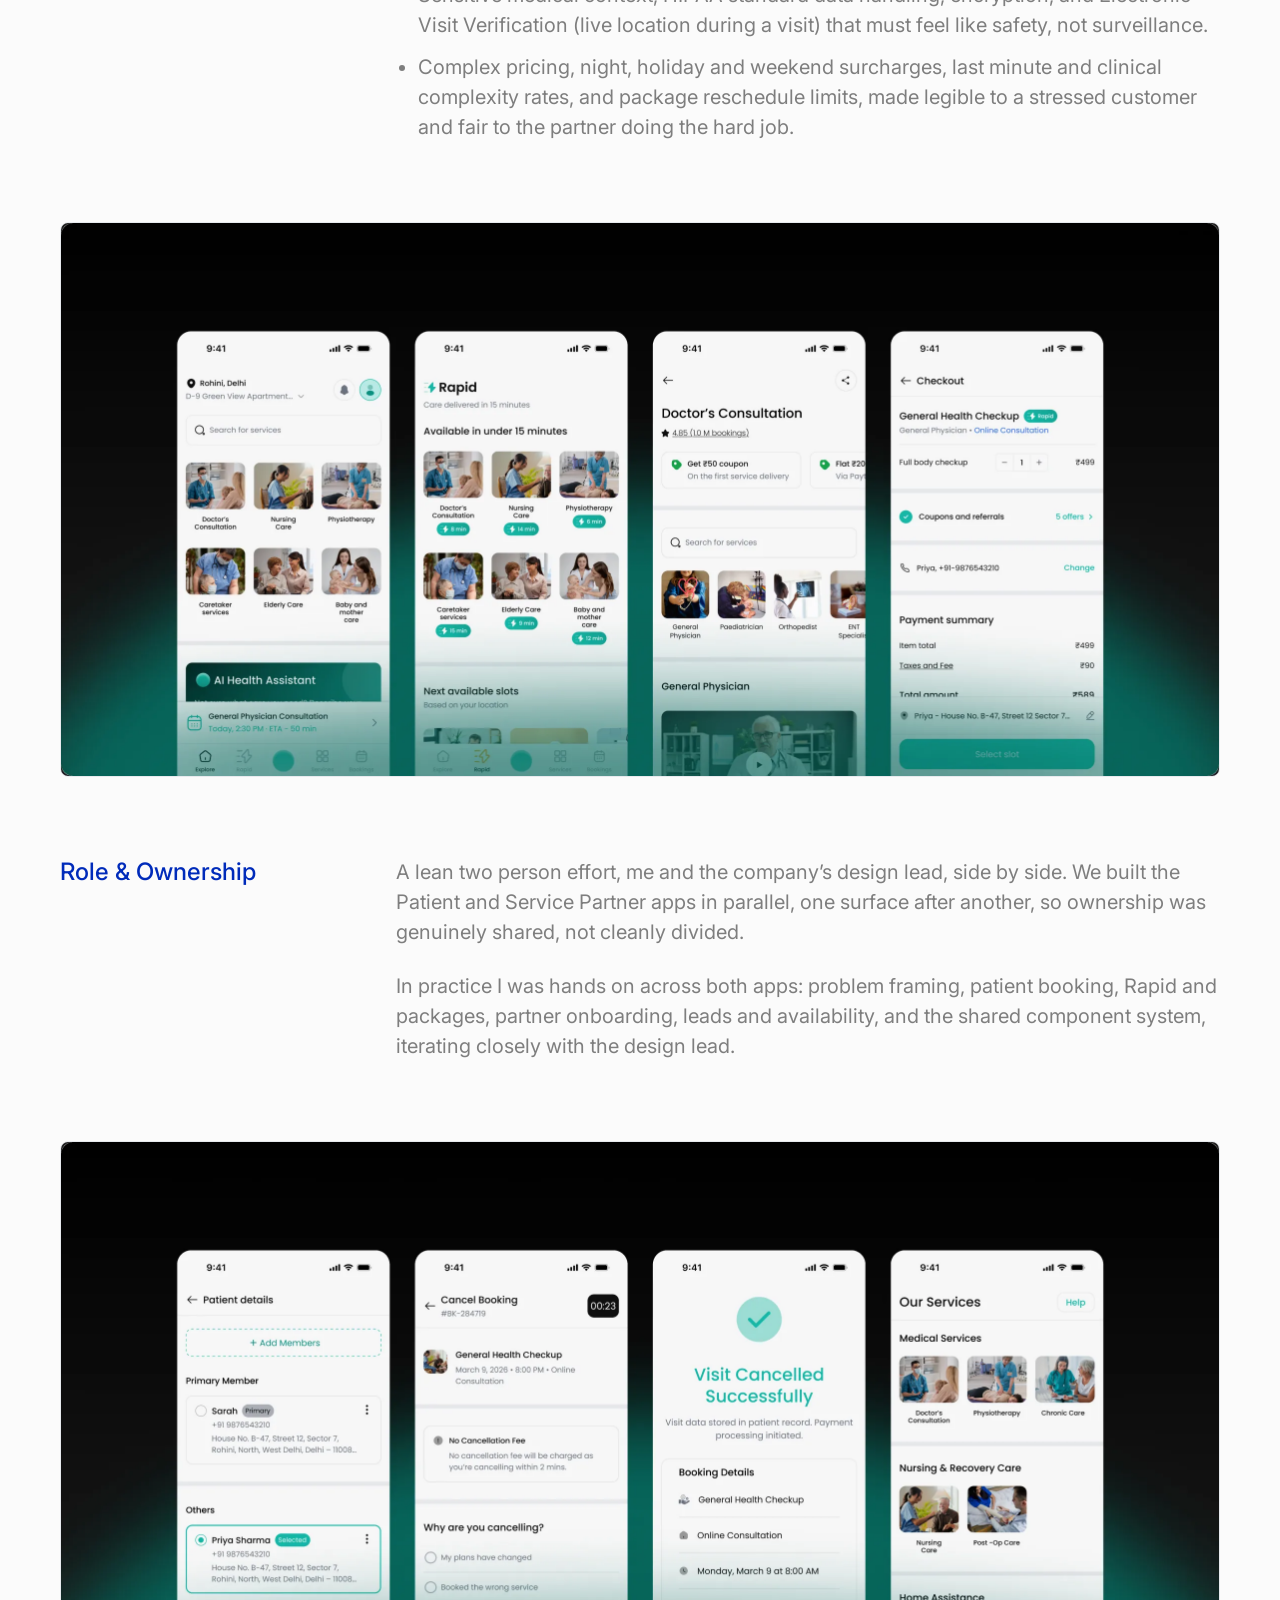
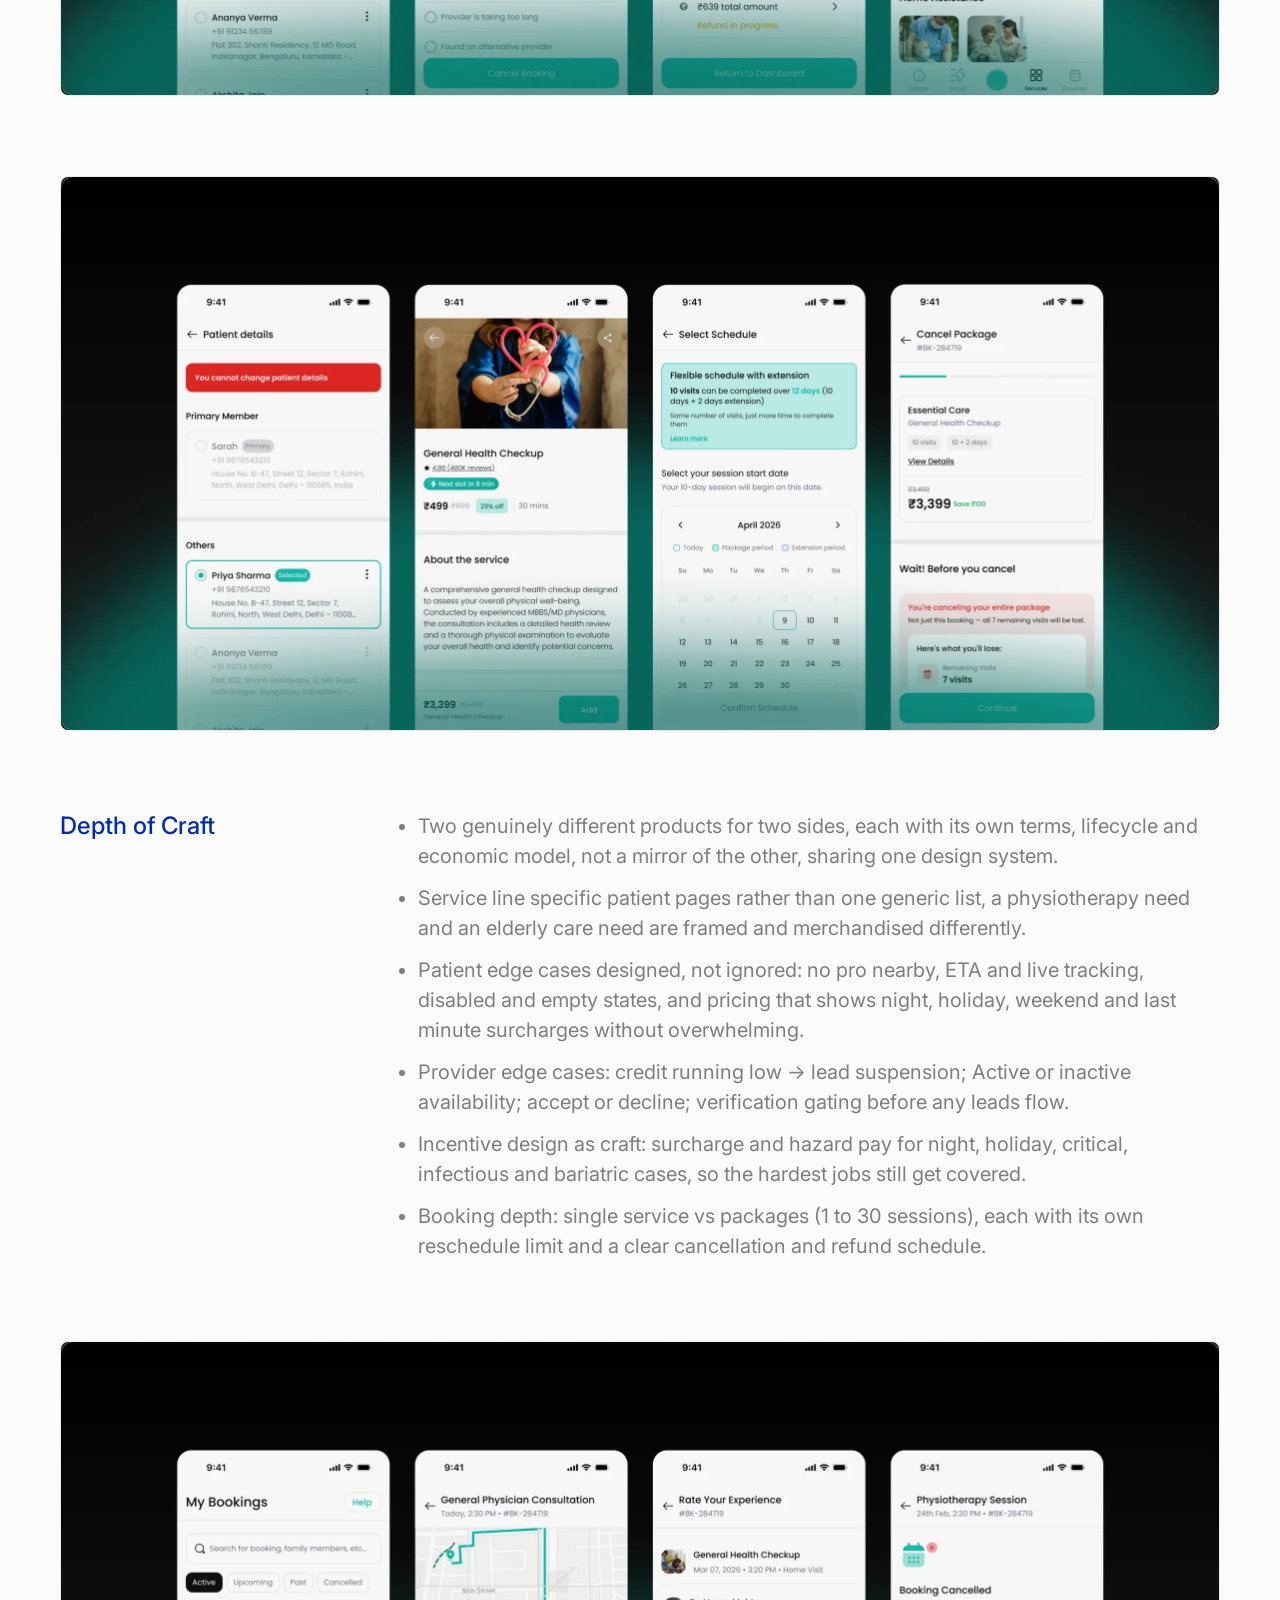
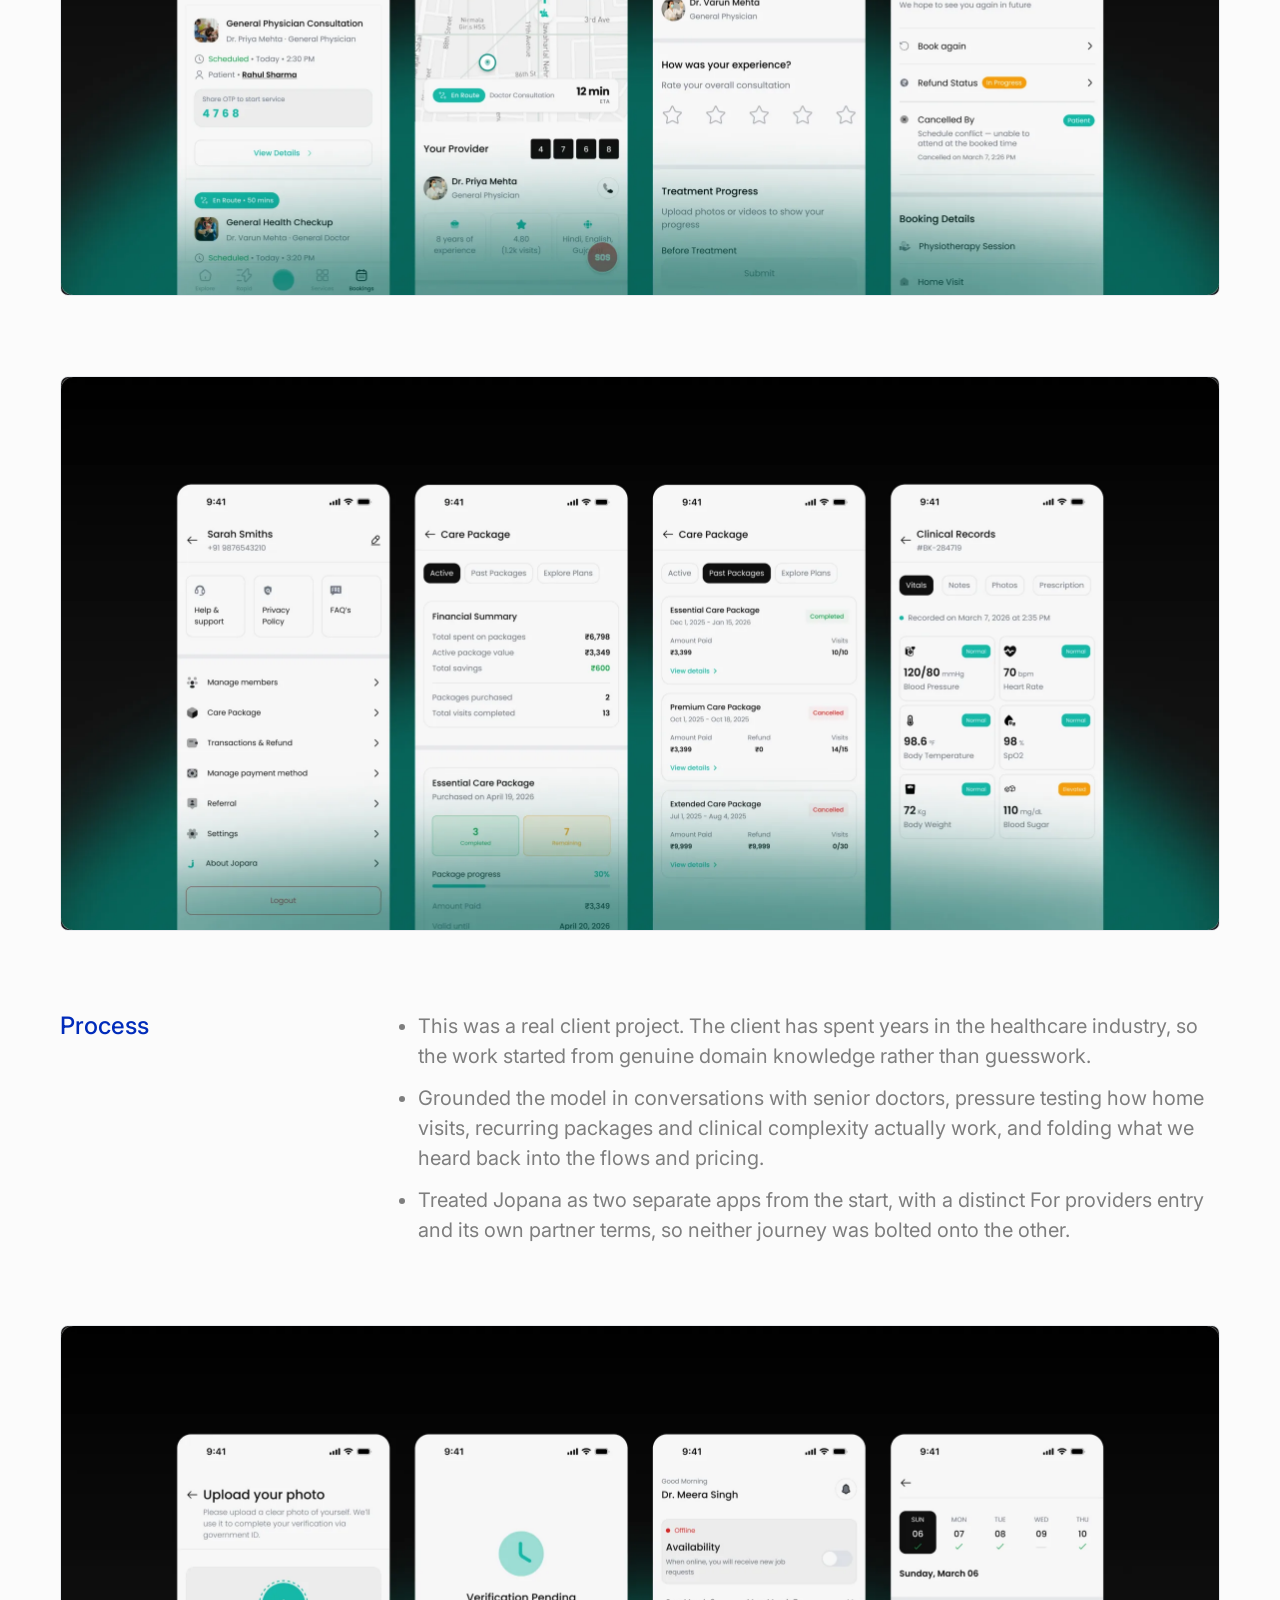
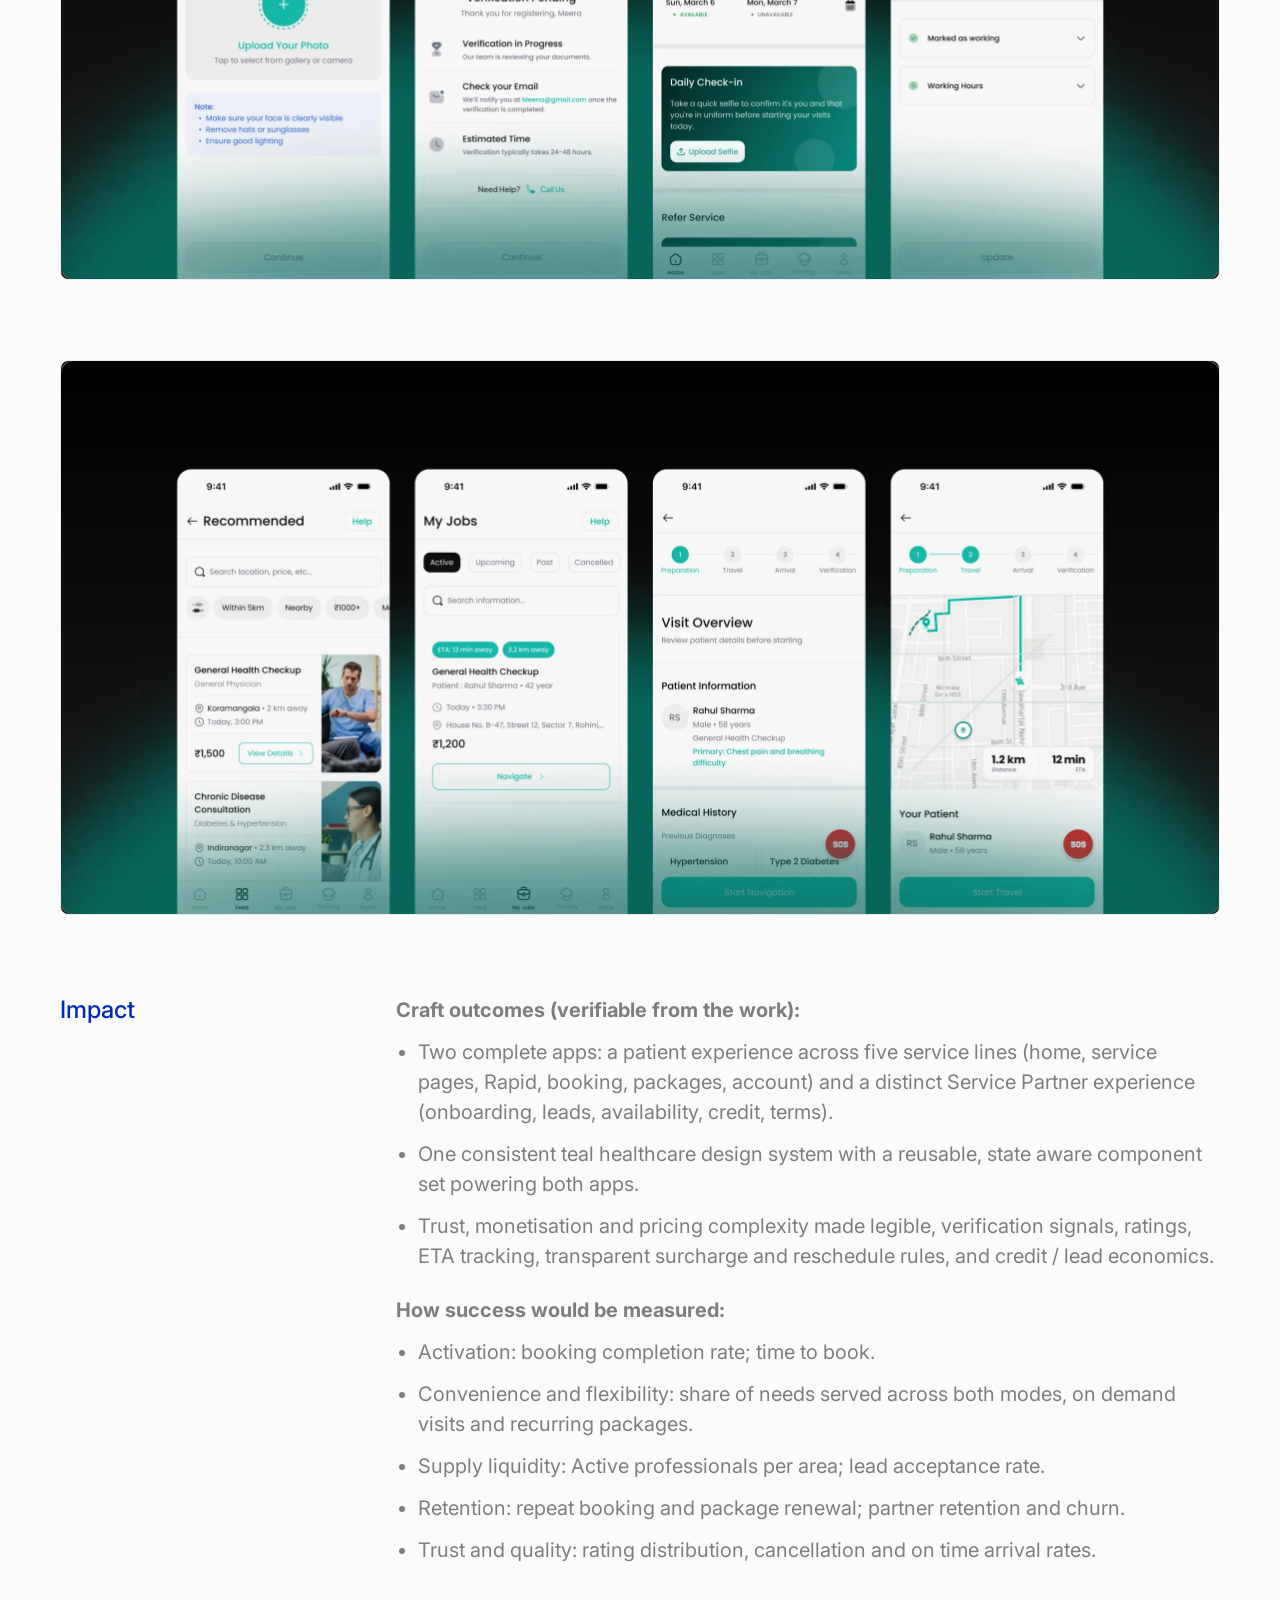
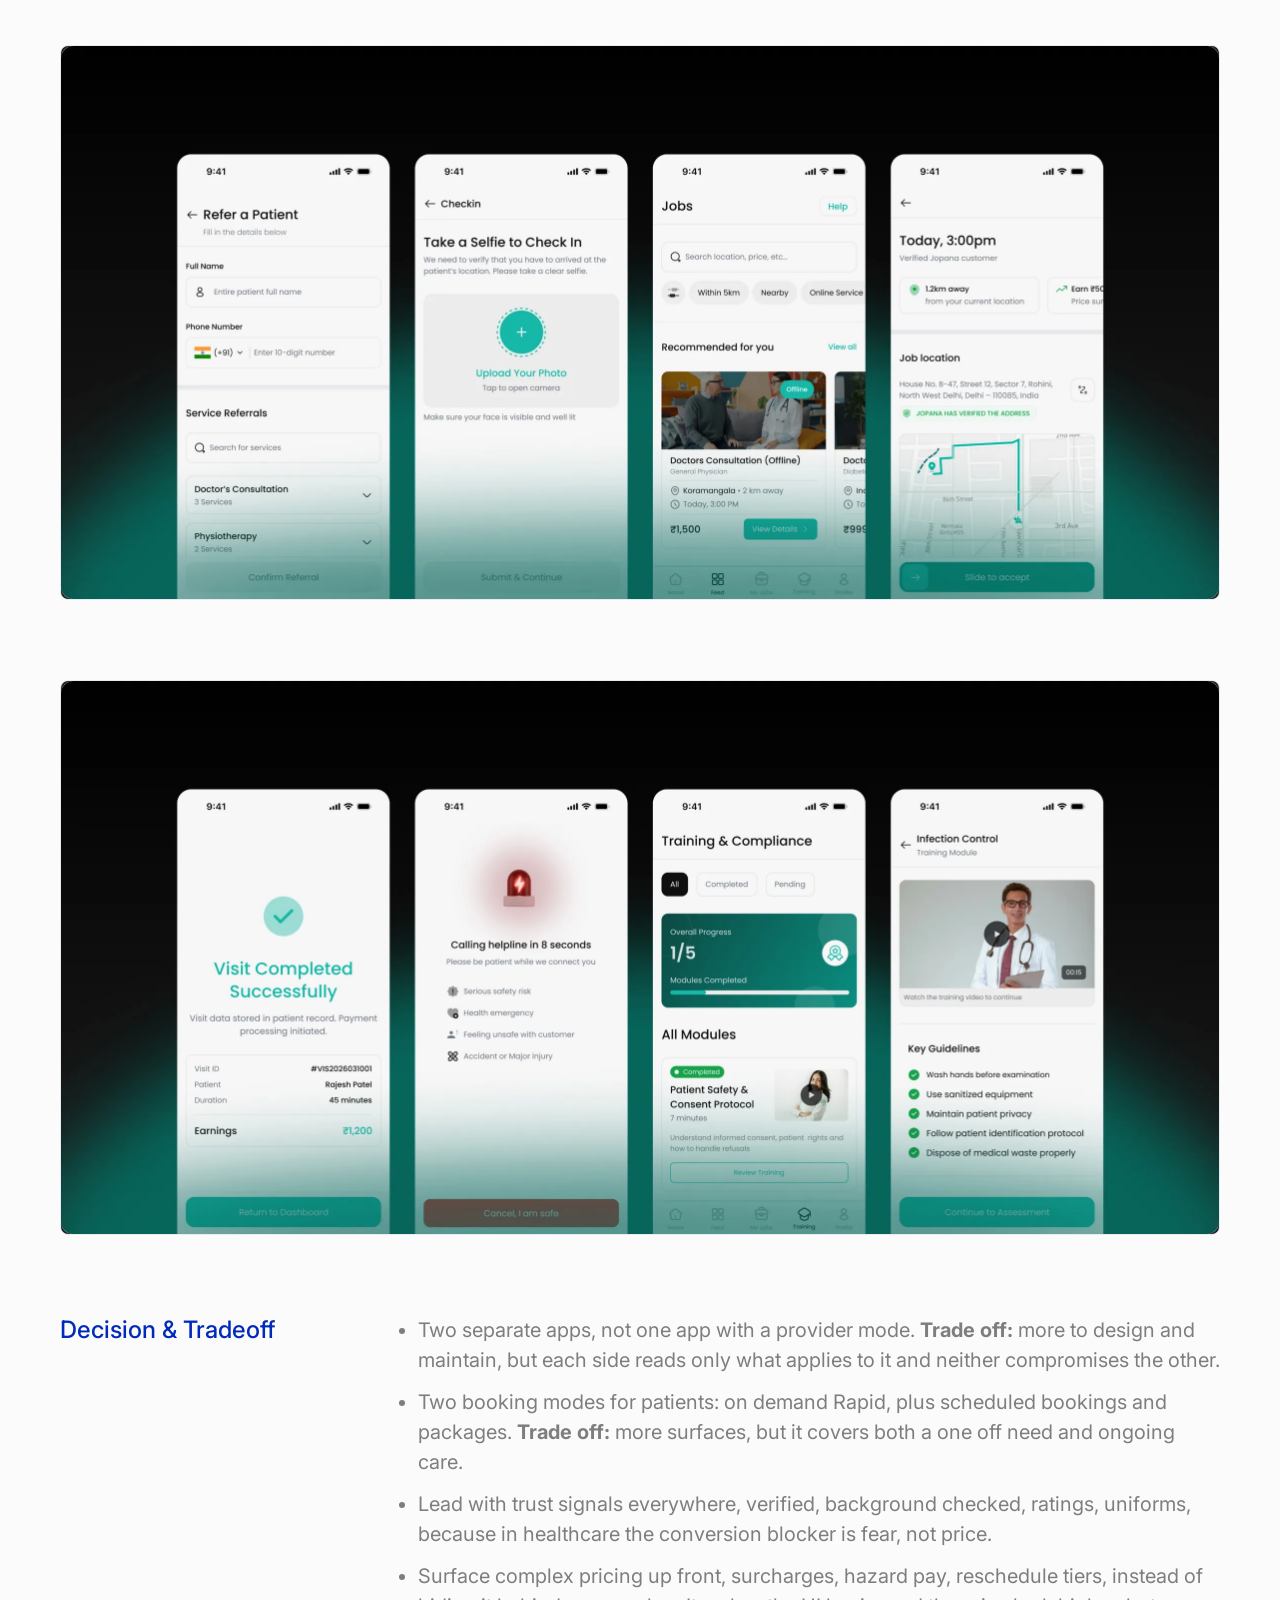
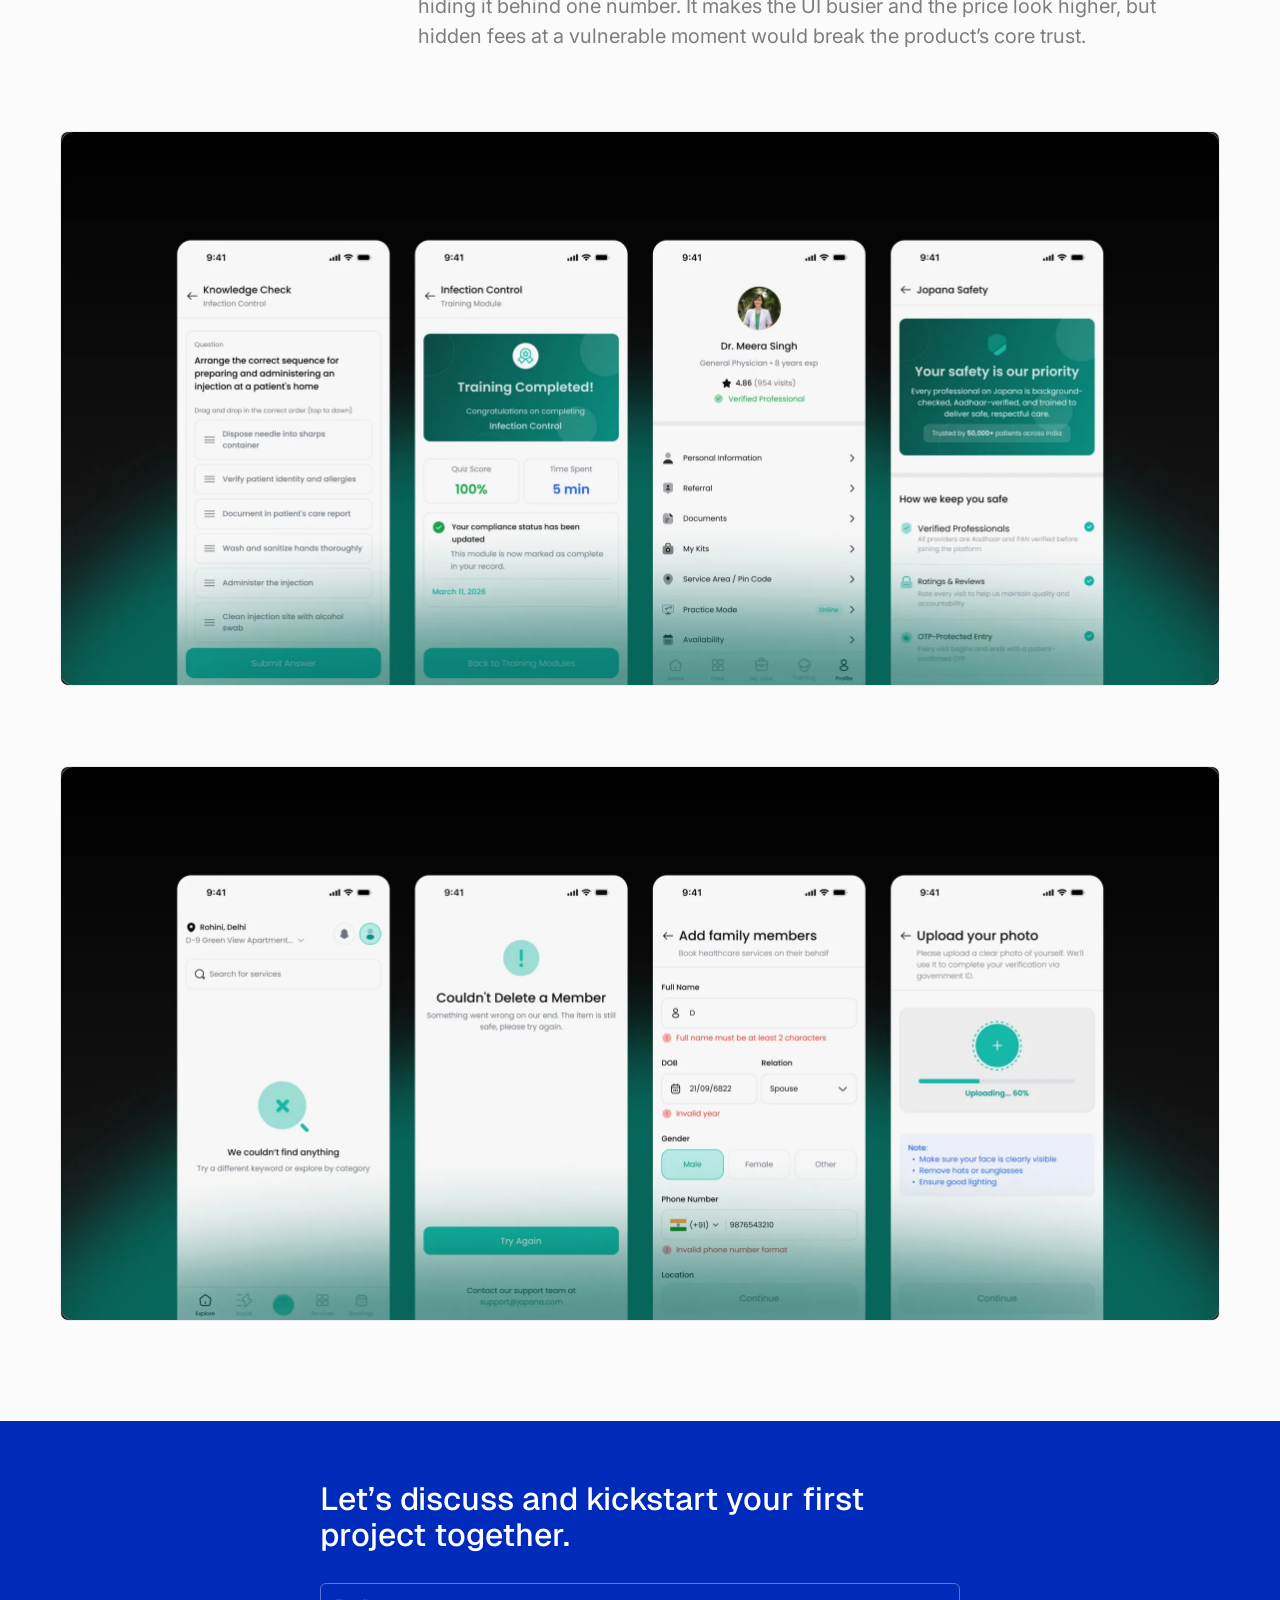
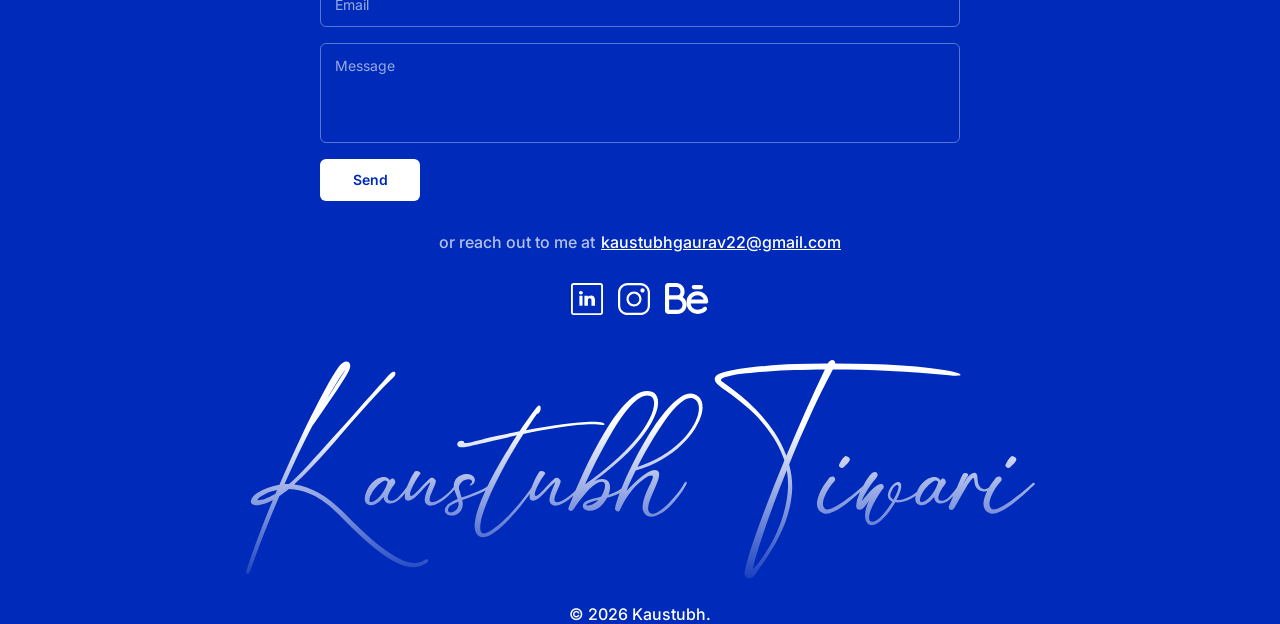
==== commit bf93abd2: "Bring the live site up to the rebuilt home page Everything built and reviewed on portfolio-test: the" ====
--- a/case-jopana.html
+++ b/case-jopana.html
@@ -30,7 +30,7 @@
   <div class="pills">
     <a class="pill" href="index.html">Home</a>
     <a class="pill" href="#contact">Contact</a>
-    <a class="pill" href="https://drive.google.com/file/d/1IlaySMHLkv5Y7w4LRYgcFy8eMSJbB-ok/view?usp=sharing" target="_blank" rel="noopener">Resume</a>
+    <a class="pill" href="https://drive.google.com/file/d/1lz5UcnspnzGRZJ9eRvJriIrjdkVckLJb/view?usp=sharing" target="_blank" rel="noopener">Resume</a>
   </div>
 </nav>
 
@@ -196,7 +196,7 @@
   </div>
 
   <div class="wordmark">
-    <p class="mark">Kaustubh Tiwari</p>
+    <img class="mark" src="assets/wordmark.svg" alt="Kaustubh Tiwari" width="789" height="219">
     <p class="copy">&copy; 2026 Kaustubh.</p>
   </div>
 </footer>
--- a/styles.css
+++ b/styles.css
@@ -11,6 +11,9 @@
   --ink: #0f0f0f;   /* nav item on hover */
   --border: #e7eaee;
   --col: 747px;
+  /* 16 padding + a 37.6 tall tray + 16 padding. The nav is out of flow, so
+     anything that used to sit below it adds this back by hand. */
+  --nav-h: 70px;
 }
 
 *, *::before, *::after { box-sizing: border-box; }
@@ -51,17 +54,26 @@
 /* Sticks to the top with the tray sitting 16 below the edge. The z-index is not
    decoration: the stacked sheets are positioned, so without it they would climb
    over the nav rather than pass beneath it. */
+/* The wrapper is only a positioner, so it stays transparent: the design has the
+   tray floating on its own with no bar behind it. Because it still spans the
+   full width, it would otherwise swallow clicks and hovers on whatever scrolls
+   underneath, hence pointer-events off here and back on for the tray itself.
+
+   Fixed rather than sticky so it takes no room in the flow at all. That is what
+   lets the hero paper run to the very top of the page with the tray sitting on
+   it, as the design has it. Everything that used to begin below the nav now
+   adds --nav-h back itself. */
 .nav {
-  position: sticky;
+  position: fixed;
   top: 0;
+  left: 0;
+  right: 0;
   z-index: 20;
   display: flex;
   justify-content: center;
   align-items: center;
   padding: 16px;
-  background: rgb(251 251 251 / 0.88);
-  backdrop-filter: blur(6px);
-  -webkit-backdrop-filter: blur(6px);
+  pointer-events: none;
 }
 .pills {
   display: flex;
@@ -70,13 +82,23 @@
   justify-content: center;
   gap: 16px;
   border-radius: 8px;
-  background: var(--pill);
+  /* Translucent, not solid: in the design the paper creases read faintly through
+     the tray and the blur is doing most of the work of separating it from the
+     background. Kept opaque enough to stay legible once the sky panel and the
+     work cards scroll underneath, which the hero frame never has to handle. */
+  background: rgb(238 240 243 / 0.62);
+  backdrop-filter: blur(10px);
+  -webkit-backdrop-filter: blur(10px);
+  pointer-events: auto;
 }
 .pill {
   padding: 8px 16px;
   border-radius: 8px;
   color: var(--muted);
-  font-size: 18px;
+  /* body is 500, the nav sits back at regular */
+  font-weight: 400;
+  font-size: 12px;
+  /* stays 21.6 at 12px, as in the design: it is what keeps the pill 38 tall */
   line-height: 21.6px;
   text-decoration: none;
   transition: color 120ms ease;
@@ -115,13 +137,33 @@
    air under it before the next sheet arrives over the top */
 .panel .col { padding-block: 64px 128px; }
 
-.panel--hero { background: url("assets/paper-texture.webp") center / cover no-repeat; }
+/* The paper starts at the very top of the page and the nav floats on it, so the
+   clearance for the nav is padding on this panel rather than space above it.
+   A background paints across padding, which is what keeps the texture full bleed. */
+.panel--hero {
+  background: url("assets/paper-texture.webp") center / cover no-repeat;
+  padding-top: var(--nav-h);
+}
 .panel--hero .col { padding-block: 32px 96px; }
 /* the two sections are spaced differently in the design, so they are set per panel */
 .panel--work .section { gap: 80px; }
 .panel--about .section { gap: 56px; }
 .panel--work { background: url("assets/sky-panel.webp") center / cover no-repeat; }
-.panel--about { background: #e7e7e9; }
+/* Cream with a dot grid. Cream still matters on its own, because the notebook,
+   cassette and sticker photographs were shot against #fffeea; their surrounds
+   are keyed out now, so the dots run right up to their edges, but any leftover
+   fringe still wants the same colour behind it.
+
+   One radial gradient repeated on a 24 grid, rather than a tiled image: it stays
+   crisp at any zoom, costs no request, and the spacing and weight are two
+   numbers rather than a new export. The dots are the page blue at 12%, which is
+   the same ink the About copy is written in. */
+.panel--about {
+  background-color: #fffeea;
+  background-image: radial-gradient(circle, rgb(0 43 186 / 0.12) 1.6px, transparent 1.7px);
+  background-size: 24px 24px;
+  background-position: center;
+}
 .panel--footer { background: var(--blue); }
 
 /* Nothing comes over the footer, so it never pins. It still has to be positioned:
@@ -133,30 +175,89 @@
   scroll-margin-top: 86px;
 }
 
-/* Settles in on load like a card being put down on the desk. The fill is
-   backwards rather than both on purpose: both would leave the animation's end
-   state latched forever and the hover transform below would never apply. */
+/* The hero is two cards now, not one flat picture: the envelope lands first and
+   the postcard slides over it, the way someone would put it down.
+   Both artworks are level, so every angle here is CSS rather than baked in,
+   which is also what lets hover straighten the postcard against the envelope.
+
+   The fill is backwards rather than both on purpose: both would latch the end
+   state forever and the hover transform would never apply. */
+.postcard-wrap { position: relative; width: 100%; }
+
+.hero-envelope {
+  position: absolute;
+  left: 0;
+  top: 3.4%;
+  width: 100%;
+  height: auto;
+  /* tilted the other way from the postcard, so its corners read at the top left
+     and bottom right rather than hiding directly behind */
+  transform: rotate(3.4deg);
+  animation: envelope-in 620ms cubic-bezier(.22,.61,.36,1) backwards;
+}
+
 .postcard {
+  position: relative;
   width: 100%;
   height: auto;
   transform-origin: 50% 55%;
-  animation: postcard-settle 950ms cubic-bezier(.22,.61,.36,1) backwards;
+  transform: rotate(-3.08deg);
+  /* waits for the envelope to land before rising over it */
+  animation: postcard-slide 820ms cubic-bezier(.22,.61,.36,1) 260ms backwards;
   transition: transform 480ms cubic-bezier(.22,.61,.36,1);
 }
-@keyframes postcard-settle {
-  from { opacity: 0; transform: translateY(16px) scale(0.97) rotate(-1.4deg); }
-  to   { opacity: 1; transform: none; }
-}
-/* Hover straightens the postcard. It is drawn at about 3 degrees off level in
-   the artwork, and the design's hover state sits it upright at the same size.
-   Triggered on the wrapper, so it responds to the postcard rather than to
-   anywhere in the hero band, and does not chase the pointer as it rotates. */
-.postcard-wrap { width: 100%; }
-.postcard-wrap:hover .postcard { transform: rotate(3.08deg) scale(1.01); }
+
+/* Hover sits the postcard square. Triggered on the wrapper so it responds to the
+   card rather than to anywhere in the hero band, and does not chase the pointer
+   as it rotates. */
+.postcard-wrap:hover .postcard { transform: rotate(0deg) scale(1.01); }
+
+/* Both come up from below, the envelope first and the postcard after it, so the
+   postcard is seen arriving over an envelope that is already down.
+   translateY is written before rotate on purpose: after it, the card would
+   travel along its own tilted axis and drift sideways as it rises. */
+@keyframes envelope-in {
+  from { opacity: 0; transform: translateY(58%) rotate(3.4deg); }
+  to   { opacity: 1; transform: translateY(0) rotate(3.4deg); }
+}
+@keyframes postcard-slide {
+  from { opacity: 0; transform: translateY(64%) rotate(-3.08deg); }
+  to   { opacity: 1; transform: translateY(0) rotate(-3.08deg); }
+}
 
 /* ---------- section header: rule + diamond + serif label ---------- */
 .section { display: flex; flex-direction: column; gap: 24px; }
 .head { display: flex; align-items: center; gap: 8px; height: 48px; }
+
+/* The desktop header is the handwritten wordmark, then the rule, then a plane.
+   Mobile still uses the rule, diamond and serif label, so both sets ship and the
+   breakpoint chooses. The wordmark is an SVG rather than a webfont because
+   Amsterdam Handwriting is a commercial face; the h2 carries the real text. */
+/* Both breakpoints now, not desktop only: the mobile header was redrawn to the
+   same pattern, wordmark then rule then plane, at 20px instead of 40.
+   The glyphs are 75 tall against a 48 header and overflow it in the Figma too.
+   .head has a fixed height, so an over-tall flex item centres and spills without
+   pushing the section down. */
+.head-art { display: block; flex: none; width: 110px; height: auto; }
+.head-plane {
+  display: block;
+  flex: none;
+  width: 32px;
+  height: 32px;
+  fill: var(--blue);
+  /* the group is drawn nose up and rotated -90 in the file, so it flies right */
+  transform: rotate(90deg);
+}
+.head .dia { display: none; }
+/* kept for structure and screen readers, since the visible one is artwork */
+.head .label {
+  position: absolute;
+  width: 1px; height: 1px;
+  padding: 0; margin: -1px;
+  overflow: hidden;
+  clip-path: inset(50%);
+  white-space: nowrap;
+}
 .head .rule { flex: 1; height: 2px; background: var(--blue); }
 .head .dia { font-size: 24px; line-height: 28.8px; }
 .head .label {
@@ -349,7 +450,8 @@
 
 /* ---------- case study ---------- */
 /* column widens from 640 to 1160 on case study pages */
-.col--case { width: 1160px; gap: 80px; padding: 100px 0; }
+/* the case pages have no hero to run under the nav, so they take the height back */
+.col--case { width: 1160px; gap: 80px; padding: 100px 0; margin-top: var(--nav-h); }
 .masthead { display: flex; flex-direction: column; gap: 38px; }
 .back { font-weight: 400; font-size: 18px; line-height: 22px; text-decoration: none; align-self: flex-start; }
 .back:hover { text-decoration: underline; }
@@ -519,20 +621,24 @@
 .socials svg { height: 32px; width: auto; fill: #fff; display: block; }
 .socials a:hover, .socials a:focus-visible { opacity: 0.7; }
 
-/* The wordmark is set on line-height 1, so the font's descent space spills below
-   the box it occupies. Nothing is drawn down there, but it still counts as page
-   height, which left a strip of page background showing under the footer. Clip
-   removes it from scrollable overflow without creating a scroll container. */
-.wordmark { width: 100%; padding-top: 60px; text-align: center; overflow: clip; }
+/* The wordmark is artwork now, not type. It is set in Amsterdam Handwriting,
+   which is a commercial face and cannot be served as a webfont, and it carries a
+   gradient from solid white down to 10% that no font can do on its own. SVG
+   holds both, stays sharp at any size, and keeps the real words in the alt.
+
+   Overflow is still clipped: the glyphs have long descenders and the block is
+   the last thing on the page, so anything spilling below counted as page height
+   and showed a strip of page background under the footer. */
+.wordmark { width: 100%; padding-top: 45px; text-align: center; overflow: clip; }
 .wordmark .mark {
-  font-family: "Instrument Serif", Georgia, serif;
-  font-weight: 400;
-  font-size: clamp(48px, 16.6vw, 318px);
-  line-height: 1;
-  margin: 0;
-  white-space: nowrap;
-}
-.wordmark .copy { font-size: 16px; line-height: 19.2px; margin: 0; }
+  display: block;
+  /* 789 is the drawn width of the glyphs, centred in the 1440 the design gives
+     them; it gives way to the viewport before it would overflow a narrow one */
+  width: min(789px, 92%);
+  height: auto;
+  margin: 0 auto;
+}
+.wordmark .copy { font-size: 16px; line-height: 19.2px; margin: 26px 0 0; }
 
 /* ---------- mobile ---------- */
 @media (max-width: 680px) {
@@ -547,15 +653,20 @@
      64 over 128 rhythm here as on desktop */
   .panel .col { padding-block: 64px 128px; }
   .panel--hero .col { padding-block: 32px 40px; }
-  .head { height: auto; gap: 8px; }
-  .head .label { font-size: 28px; line-height: 34px; }
-  .head .dia { font-size: 18px; line-height: 22px; }
+  /* the header keeps its 48 here, the pieces just come down: wordmark 55 wide
+     against the desktop 110, plane 24 against 32, and a hairline rule */
+  .head { height: 48px; gap: 8px; }
+  .head-art { width: 57px; }
+  .head-plane { width: 24px; height: 24px; }
+  .head .rule { height: 1px; }
   .section { gap: 20px; }
   .panel--work .section { gap: 64px; }
   .panel--about .section { gap: 32px; }
 
-  /* the postcard is centred on the first screen rather than sitting under the nav */
-  .panel--hero { min-height: calc(100svh - 78px); align-items: center; }
+  /* the postcard is centred on the first screen rather than sitting under the nav.
+     The panel is now the full screen and carries the nav clearance as padding, so
+     the centring happens in what is left below the tray. */
+  .panel--hero { min-height: 100svh; align-items: center; }
   .panel--hero .col { padding-block: 40px; }
 
   /* ---------- mobile tickets ---------- */
